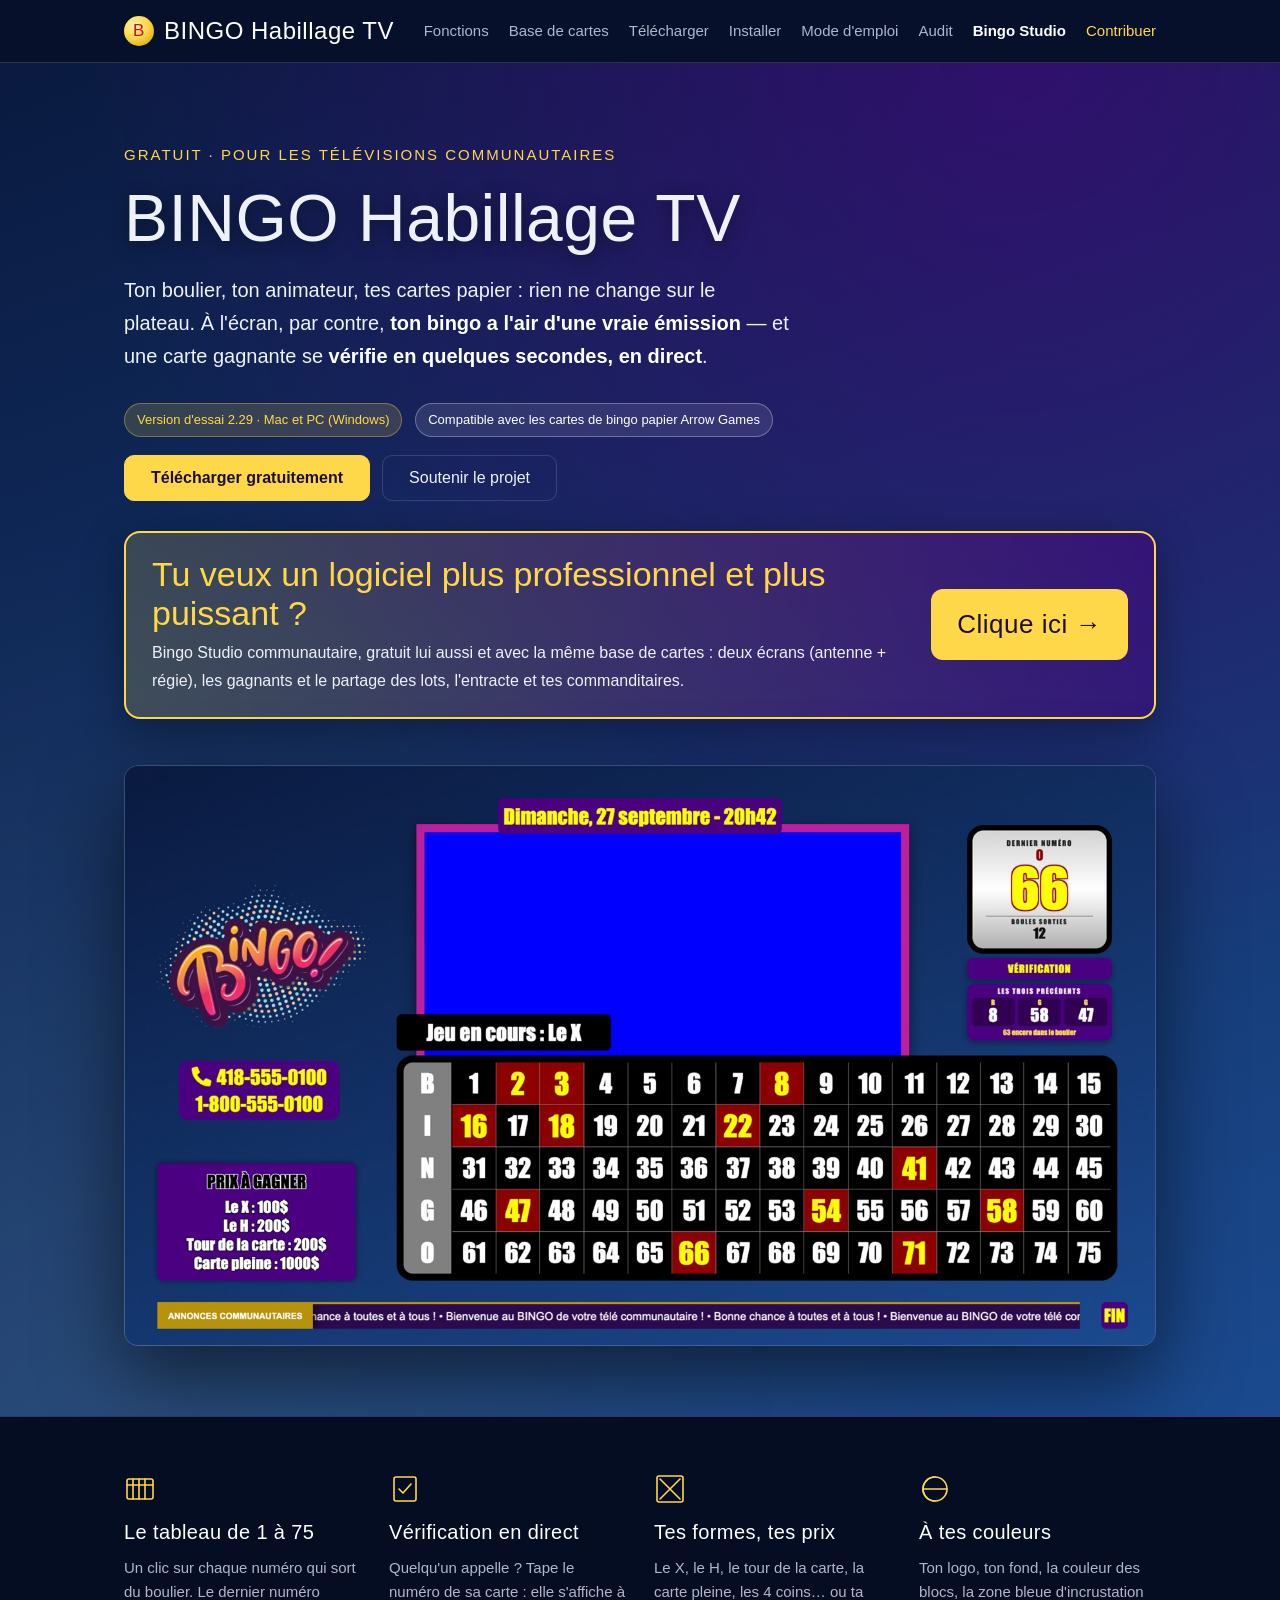
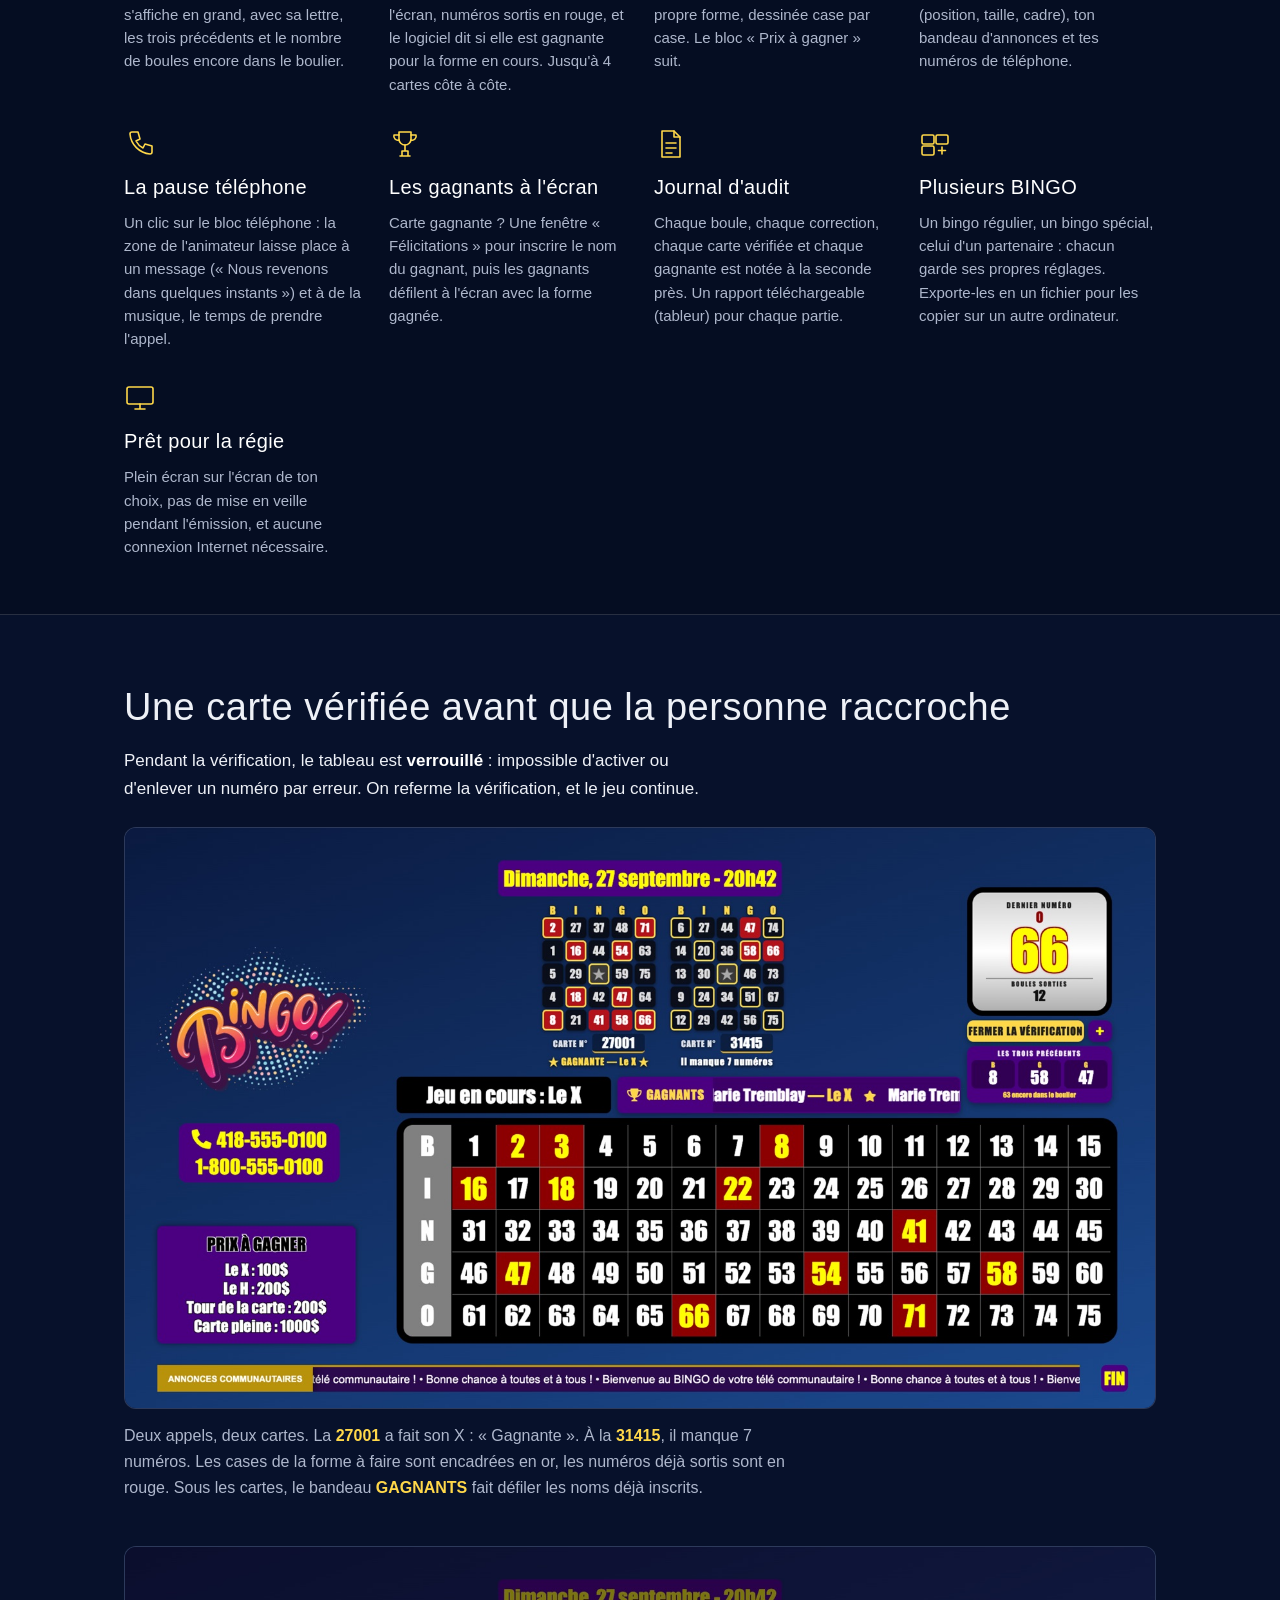
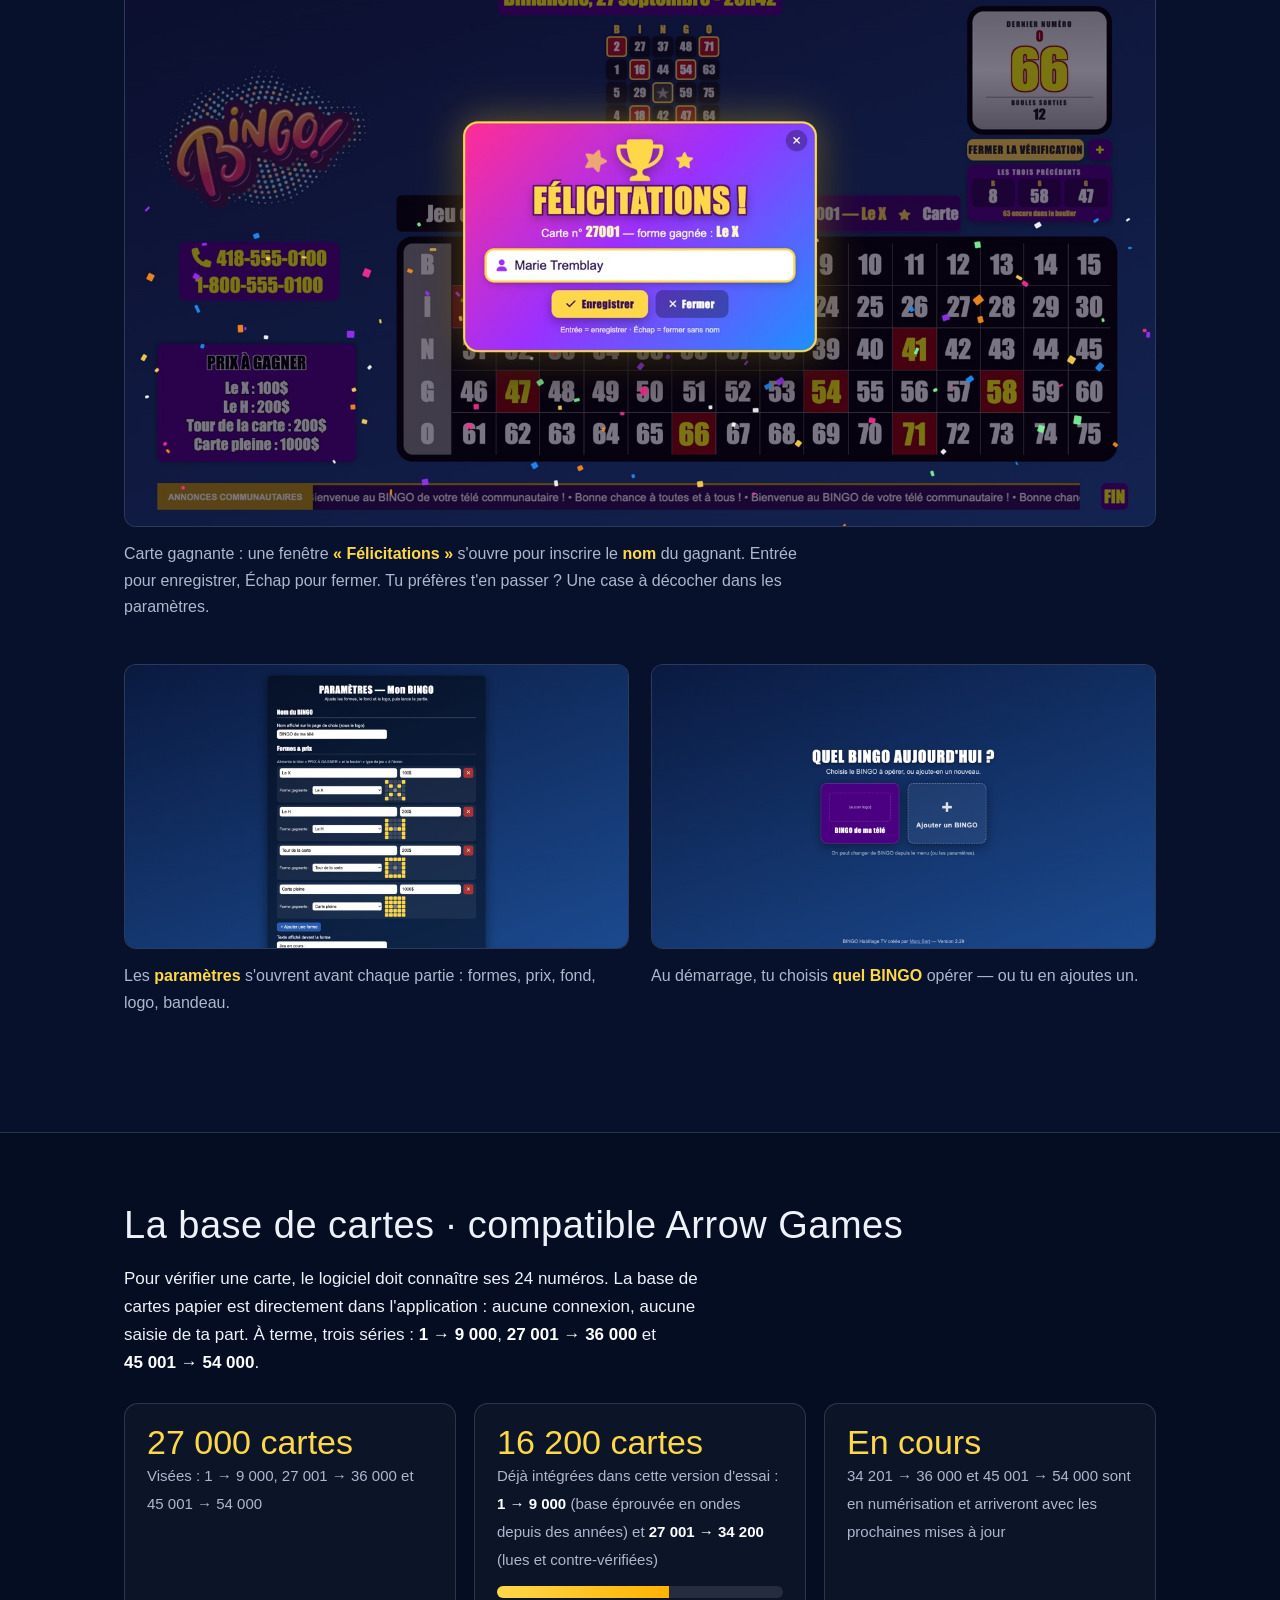
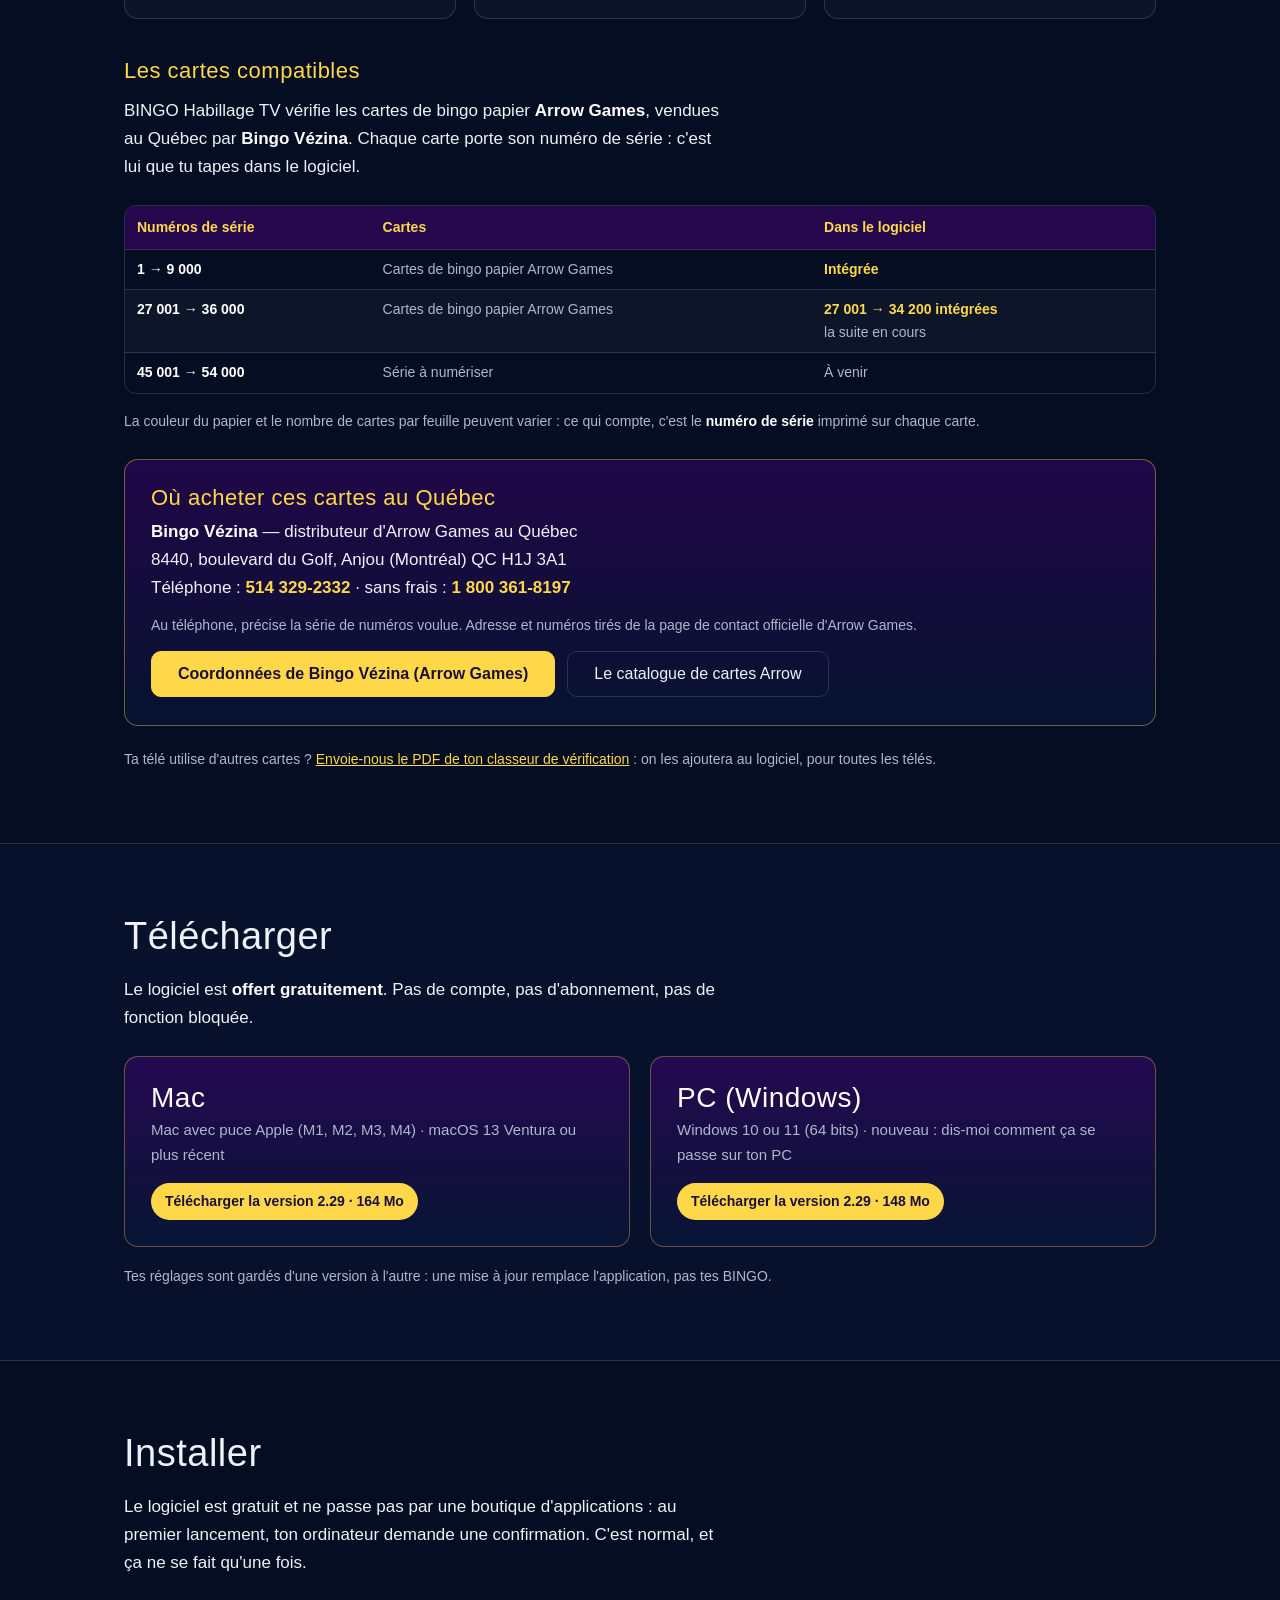
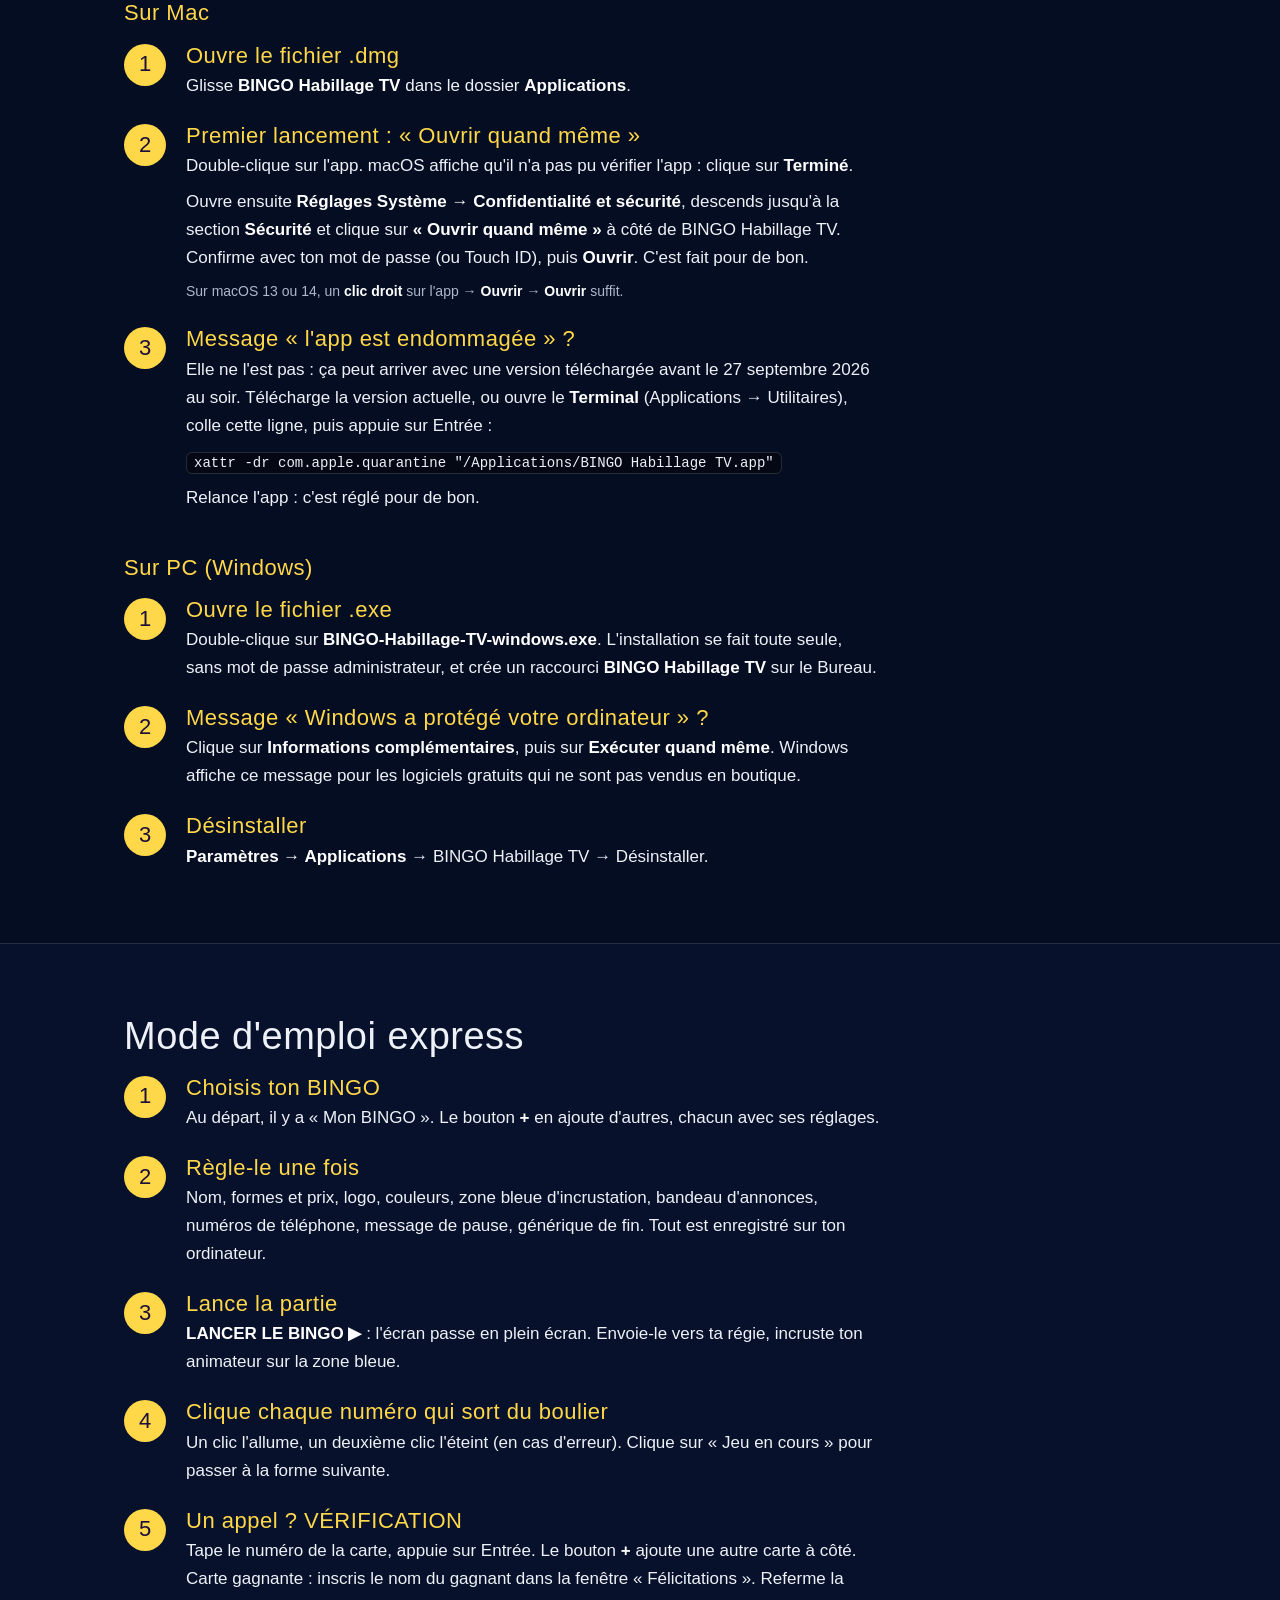
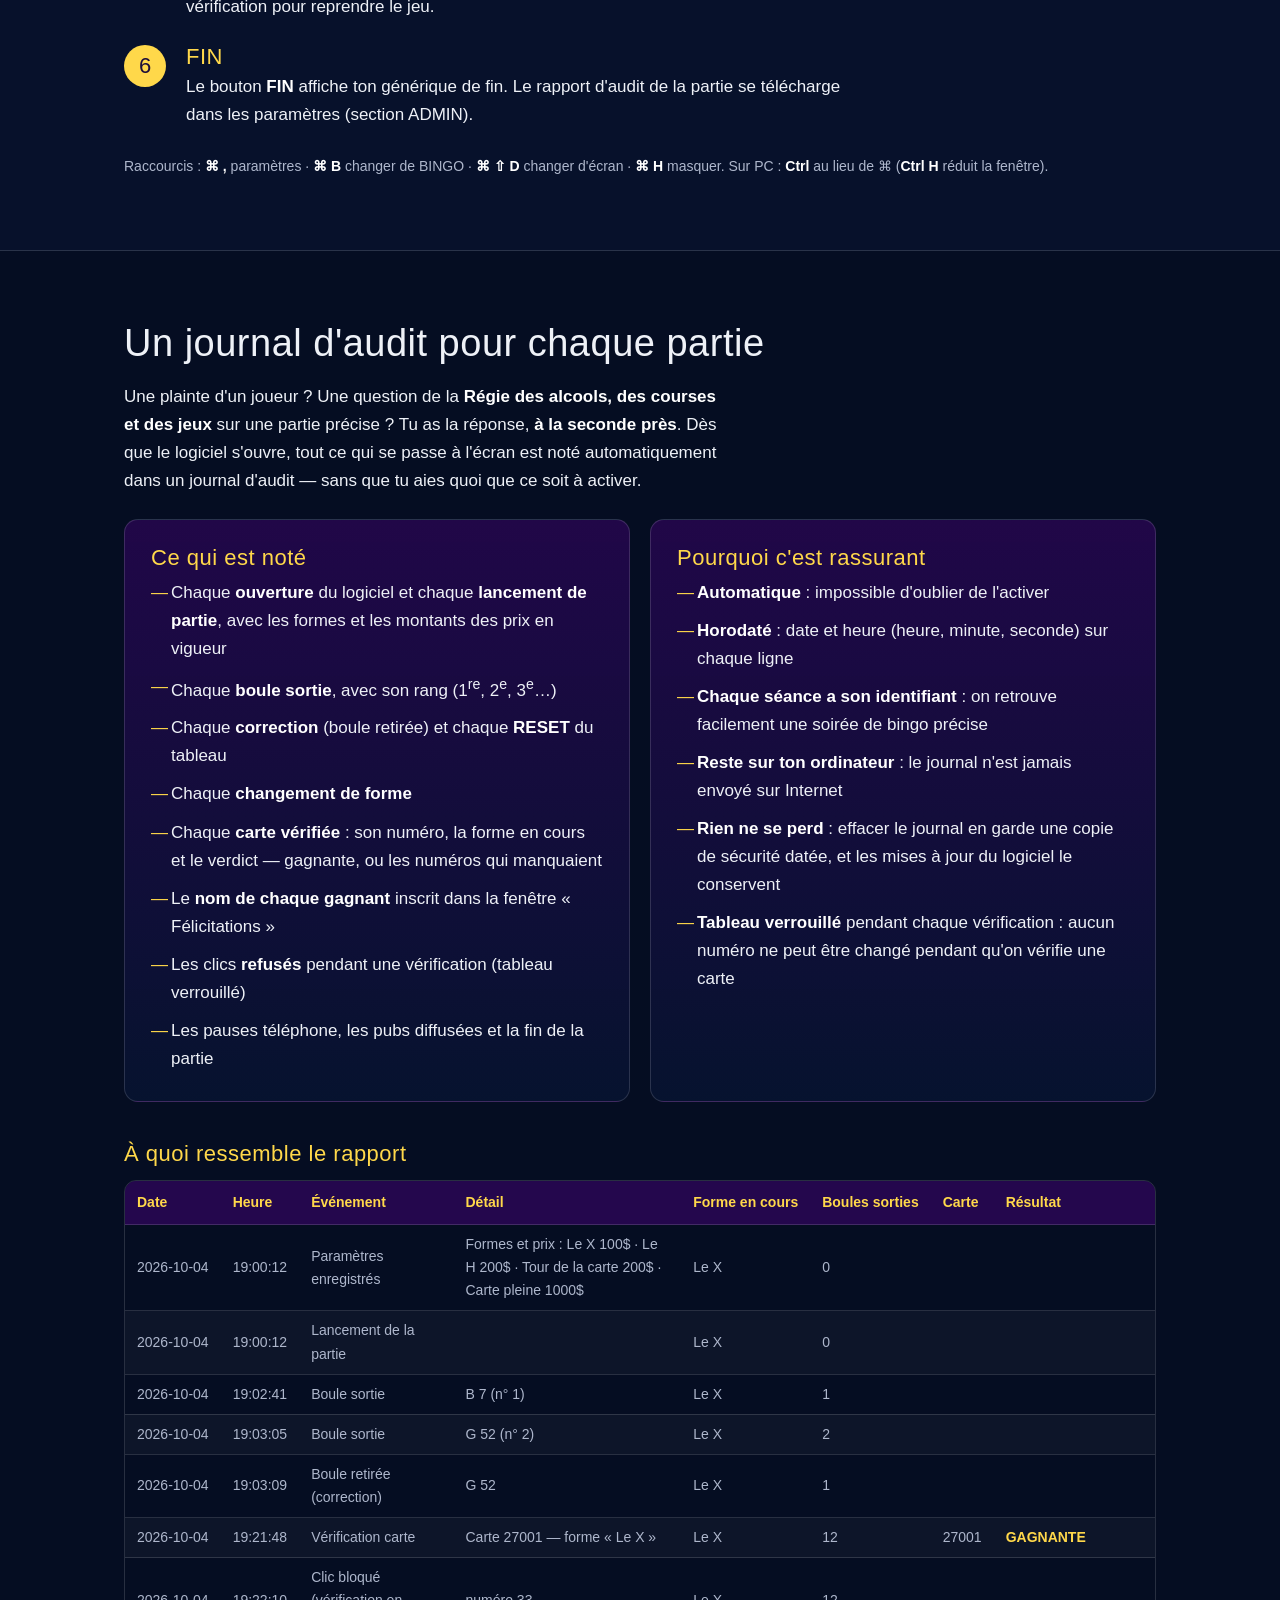
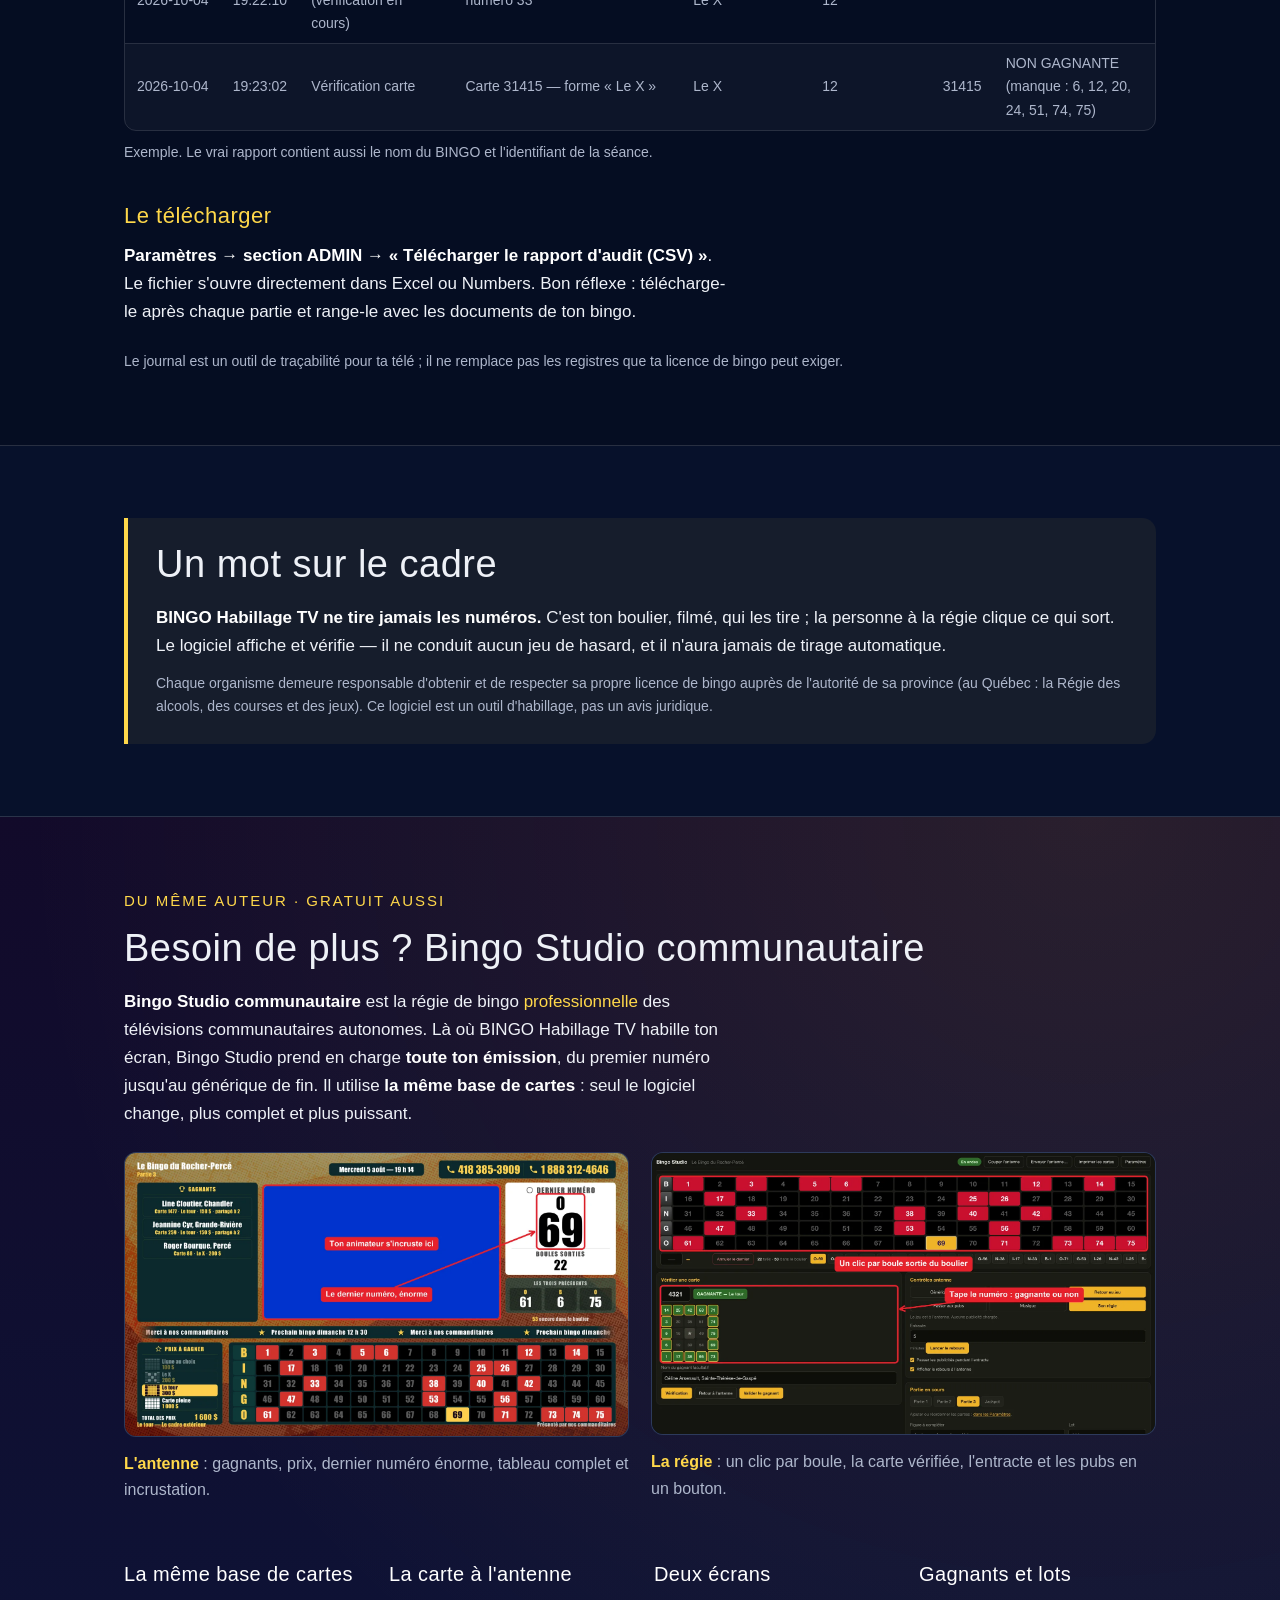
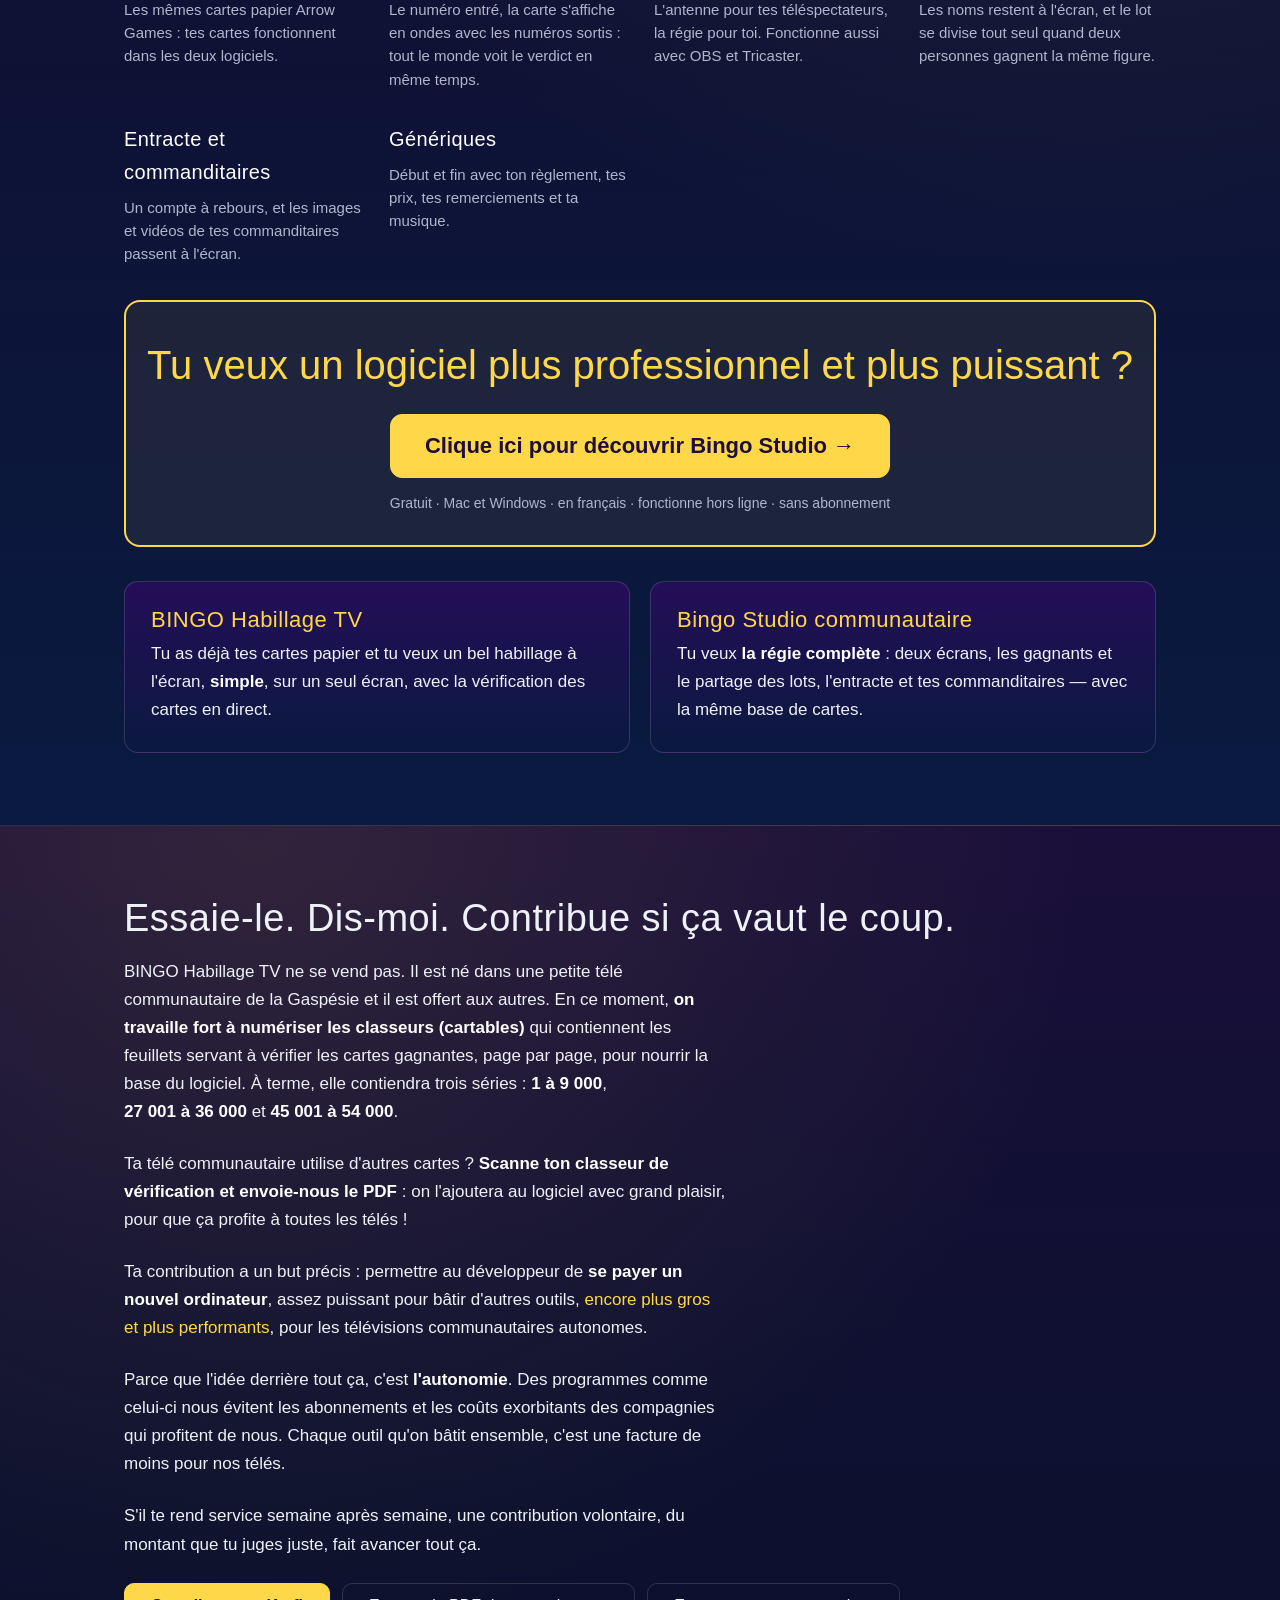
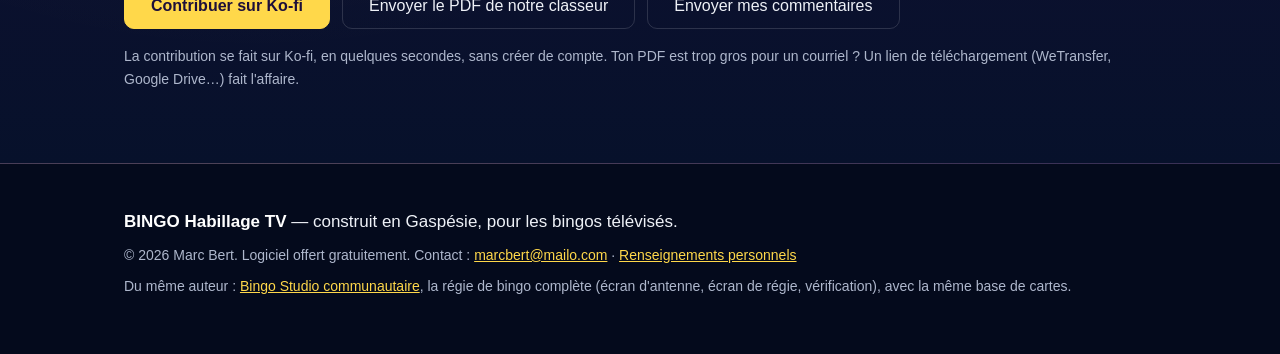
==== index.html @ 084cca4c "Pages d'inscription préparées : téléchargement, renseignements personnels (Loi 25), consentement Co-" ====
<!doctype html>
<html lang="fr-CA">
<head>
<meta charset="utf-8">
<meta name="viewport" content="width=device-width, initial-scale=1">
<title>BINGO Habillage TV — l'habillage à l'écran de ton bingo télévisé (gratuit)</title>
<meta name="description" content="Logiciel gratuit pour Mac et PC : l'habillage à l'écran d'un bingo télévisé. Tableau 1 à 75, dernier numéro, formes et prix, bandeau d'annonces, zone d'incrustation de l'animateur et vérification des cartes gagnantes en direct.">
<!-- Version d'essai : la page n'est pas indexée par les moteurs de recherche.
     Retirer cette ligne le jour où on veut qu'on la trouve sur Google. -->
<meta name="robots" content="noindex">
<meta property="og:title" content="BINGO Habillage TV">
<meta property="og:description" content="Logiciel gratuit : l'habillage à l'écran de ton bingo télévisé, avec vérification des cartes en direct.">
<meta property="og:locale" content="fr_CA">
<link rel="stylesheet" href="style.css?v=7">
</head>
<body>

<header class="entete">
  <div class="dedans entete-dedans">
    <a class="marque" href="./"><span class="boule">B</span>BINGO&nbsp;Habillage&nbsp;TV</a>
    <nav>
      <a href="#fonctions">Fonctions</a>
      <a href="#cartes">Base de cartes</a>
      <a href="#telecharger">Télécharger</a>
      <a href="#installer">Installer</a>
      <a href="#emploi">Mode d'emploi</a>
      <a href="#audit">Audit</a>
      <a href="#bingo-studio" class="lien-studio">Bingo Studio</a>
      <a href="#contribution" class="lien-don">Contribuer</a>
    </nav>
  </div>
</header>

<main>

  <!-- ============================ Accroche ============================ -->
  <section class="heros">
    <div class="dedans">
      <p class="surtitre">Gratuit · pour les télévisions communautaires</p>
      <h1>BINGO Habillage TV</h1>
      <p class="accroche">
        Ton boulier, ton animateur, tes cartes papier : rien ne change sur le plateau.
        À l'écran, par contre, <strong>ton bingo a l'air d'une vraie émission</strong> —
        et une carte gagnante se <strong>vérifie en quelques secondes, en direct</strong>.
      </p>
      <span class="pastille">Version d'essai 2.29 · Mac et PC (Windows)</span>
      <span class="pastille pastille-arrow">Compatible avec les cartes de bingo papier Arrow Games</span>
      <div class="boutons">
        <a class="bouton bouton-fort" href="#telecharger">Télécharger gratuitement</a>
        <a class="bouton" href="#contribution">Soutenir le projet</a>
      </div>

      <a class="appel-studio" href="https://bingotca.github.io/bingo-studio/" target="_blank" rel="noopener">
        <span class="appel-studio-texte">
          <b>Tu veux un logiciel plus professionnel et plus puissant&nbsp;?</b>
          <span>Bingo Studio communautaire, gratuit lui aussi et avec la même base de cartes : deux écrans
            (antenne + régie), les gagnants et le partage des lots, l'entracte et tes commanditaires.</span>
        </span>
        <span class="appel-studio-bouton">Clique ici&nbsp;→</span>
      </a>

      <figure class="capture-heros">
        <img src="images/jeu.jpg?v=229" width="1600" height="900"
             alt="L'écran d'antenne : le tableau de 1 à 75 avec les numéros sortis en rouge, le dernier numéro en grand,
                  les trois précédents, la forme en cours, les prix à gagner, les numéros de téléphone,
                  le bandeau d'annonces et la zone bleue où s'incruste l'animateur.">
      </figure>
    </div>
  </section>

  <!-- ============================ Atouts ============================ -->
  <section id="fonctions" class="bande-atouts">
    <div class="dedans">
      <ul class="atouts">
        <li>
          <svg viewBox="0 0 32 32"><rect x="3" y="6" width="26" height="20" rx="2"/><path d="M3 12h26M9 6v20M15 6v20M21 6v20"/></svg>
          <strong>Le tableau de 1 à 75</strong>
          <span>Un clic sur chaque numéro qui sort du boulier. Le dernier numéro s'affiche en grand, avec sa lettre, les trois précédents et le nombre de boules encore dans le boulier.</span>
        </li>
        <li>
          <svg viewBox="0 0 32 32"><rect x="5" y="4" width="22" height="24" rx="2"/><path d="M10 16l4 4 8-9"/></svg>
          <strong>Vérification en direct</strong>
          <span>Quelqu'un appelle ? Tape le numéro de sa carte : elle s'affiche à l'écran, numéros sortis en rouge, et le logiciel dit si elle est gagnante pour la forme en cours. Jusqu'à 4 cartes côte à côte.</span>
        </li>
        <li>
          <svg viewBox="0 0 32 32"><path d="M6 6l20 20M26 6L6 26"/><rect x="3" y="3" width="26" height="26" rx="2"/></svg>
          <strong>Tes formes, tes prix</strong>
          <span>Le X, le H, le tour de la carte, la carte pleine, les 4 coins… ou ta propre forme, dessinée case par case. Le bloc « Prix à gagner » suit.</span>
        </li>
        <li>
          <svg viewBox="0 0 32 32"><circle cx="16" cy="16" r="12"/><path d="M16 4a12 12 0 0 0 0 24M4 16h24"/></svg>
          <strong>À tes couleurs</strong>
          <span>Ton logo, ton fond, la couleur des blocs, la zone bleue d'incrustation (position, taille, cadre), ton bandeau d'annonces et tes numéros de téléphone.</span>
        </li>
        <li>
          <svg viewBox="0 0 32 32"><path d="M8 4h6l2 7-4 2a16 16 0 0 0 7 7l2-4 7 2v6a2 2 0 0 1-2 2A22 22 0 0 1 6 6a2 2 0 0 1 2-2z"/></svg>
          <strong>La pause téléphone</strong>
          <span>Un clic sur le bloc téléphone : la zone de l'animateur laisse place à un message (« Nous revenons dans quelques instants ») et à de la musique, le temps de prendre l'appel.</span>
        </li>
        <li>
          <svg viewBox="0 0 32 32"><path d="M10 4h12v7a6 6 0 0 1-12 0z"/><path d="M10 7H5a4 4 0 0 0 5 5M22 7h5a4 4 0 0 1-5 5M16 17v6M11 28h10M13 23h6v5h-6z"/></svg>
          <strong>Les gagnants à l'écran</strong>
          <span>Carte gagnante ? Une fenêtre « Félicitations » pour inscrire le nom du gagnant, puis les gagnants défilent à l'écran avec la forme gagnée.</span>
        </li>
        <li>
          <svg viewBox="0 0 32 32"><path d="M8 3h12l6 6v20H8z"/><path d="M20 3v6h6M12 15h10M12 20h10M12 25h6"/></svg>
          <strong>Journal d'audit</strong>
          <span>Chaque boule, chaque correction, chaque carte vérifiée et chaque gagnante est notée à la seconde près. Un rapport téléchargeable (tableur) pour chaque partie.</span>
        </li>
        <li>
          <svg viewBox="0 0 32 32"><rect x="3" y="7" width="12" height="9" rx="1.5"/><rect x="17" y="7" width="12" height="9" rx="1.5"/><rect x="3" y="18" width="12" height="9" rx="1.5"/><path d="M23 19v7M19.5 22.5h7"/></svg>
          <strong>Plusieurs BINGO</strong>
          <span>Un bingo régulier, un bingo spécial, celui d'un partenaire : chacun garde ses propres réglages. Exporte-les en un fichier pour les copier sur un autre ordinateur.</span>
        </li>
        <li>
          <svg viewBox="0 0 32 32"><rect x="3" y="5" width="26" height="17" rx="2"/><path d="M11 27h10M16 22v5"/></svg>
          <strong>Prêt pour la régie</strong>
          <span>Plein écran sur l'écran de ton choix, pas de mise en veille pendant l'émission, et aucune connexion Internet nécessaire.</span>
        </li>
      </ul>
    </div>
  </section>

  <!-- ============================ Captures ============================ -->
  <section class="bande">
    <div class="dedans">
      <h2>Une carte vérifiée avant que la personne raccroche</h2>
      <p class="intro">
        Pendant la vérification, le tableau est <strong>verrouillé</strong> : impossible
        d'activer ou d'enlever un numéro par erreur. On referme la vérification, et le jeu continue.
      </p>
      <figure class="apercu">
        <img src="images/verification.jpg?v=229" width="1600" height="900" loading="lazy"
             alt="Deux cartes vérifiées à l'écran à la place de la zone de l'animateur : la carte 27001,
                  gagnante pour le X, et la carte 31415, à qui il manque 7 numéros.">
        <figcaption>
          Deux appels, deux cartes. La <strong>27001</strong> a fait son X : « Gagnante ».
          À la <strong>31415</strong>, il manque 7 numéros. Les cases de la forme à faire sont
          encadrées en or, les numéros déjà sortis sont en rouge. Sous les cartes, le bandeau
          <strong>GAGNANTS</strong> fait défiler les noms déjà inscrits.
        </figcaption>
      </figure>
      <figure class="apercu">
        <img src="images/gagnant.jpg?v=229" width="1600" height="900" loading="lazy"
             alt="La fenêtre Félicitations : trophée, confettis, carte 27001, forme gagnée Le X,
                  champ Nom du gagnant, boutons Enregistrer et Fermer.">
        <figcaption>
          Carte gagnante : une fenêtre <strong>« Félicitations »</strong> s'ouvre pour inscrire le
          <strong>nom</strong> du gagnant. Entrée pour enregistrer, Échap pour fermer.
          Tu préfères t'en passer ? Une case à décocher dans les paramètres.
        </figcaption>
      </figure>
      <div class="duo">
        <figure class="apercu">
          <img src="images/parametres.jpg" width="1600" height="900" loading="lazy"
               alt="La page de paramètres : nom du BINGO, formes et prix avec leur dessin sur une carte 5 par 5.">
          <figcaption>Les <strong>paramètres</strong> s'ouvrent avant chaque partie : formes, prix, fond, logo, bandeau.</figcaption>
        </figure>
        <figure class="apercu">
          <img src="images/choix.jpg" width="1600" height="900" loading="lazy"
               alt="L'écran de départ : choisir le BINGO à opérer ou en ajouter un nouveau.">
          <figcaption>Au démarrage, tu choisis <strong>quel BINGO</strong> opérer — ou tu en ajoutes un.</figcaption>
        </figure>
      </div>
    </div>
  </section>

  <!-- ============================ Base de cartes ============================ -->
  <section id="cartes" class="bande bande-sombre">
    <div class="dedans">
      <h2>La base de cartes · compatible Arrow Games</h2>
      <p class="intro">
        Pour vérifier une carte, le logiciel doit connaître ses 24 numéros. La base de cartes
        papier est directement dans l'application : aucune connexion, aucune saisie de ta part.
        À terme, trois séries : <strong>1&nbsp;→&nbsp;9&nbsp;000</strong>, <strong>27&nbsp;001&nbsp;→&nbsp;36&nbsp;000</strong> et
        <strong>45&nbsp;001&nbsp;→&nbsp;54&nbsp;000</strong>.
      </p>
      <div class="chiffres">
        <div class="chiffre"><b>27 000 cartes</b><span>Visées : 1 → 9 000, 27 001 → 36 000 et 45 001 → 54 000</span></div>
        <div class="chiffre">
          <b>16 200 cartes</b>
          <span>Déjà intégrées dans cette version d'essai : <strong>1&nbsp;→&nbsp;9&nbsp;000</strong> (base éprouvée en ondes
            depuis des années) et <strong>27&nbsp;001&nbsp;→&nbsp;34&nbsp;200</strong> (lues et contre-vérifiées)</span>
          <div class="jauge" aria-hidden="true"><i style="width:60%"></i></div>
        </div>
        <div class="chiffre"><b>En cours</b><span>34 201 → 36 000 et 45 001 → 54 000 sont en numérisation et arriveront avec les prochaines mises à jour</span></div>
      </div>
      <h3 class="sous-titre-audit">Les cartes compatibles</h3>
      <p class="intro">
        BINGO Habillage TV vérifie les cartes de bingo papier <strong>Arrow Games</strong>, vendues au Québec
        par <strong>Bingo Vézina</strong>. Chaque carte porte son numéro de série : c'est lui que tu tapes dans le logiciel.
      </p>
      <div class="tableau-defile" style="margin-bottom:26px">
        <table class="tableau-exemple tableau-series">
          <thead><tr><th>Numéros de série</th><th>Cartes</th><th>Dans le logiciel</th></tr></thead>
          <tbody>
            <tr><td><strong>1&nbsp;→&nbsp;9&nbsp;000</strong></td>
                <td>Cartes de bingo papier Arrow Games</td>
                <td class="ok">Intégrée</td></tr>
            <tr><td><strong>27&nbsp;001&nbsp;→&nbsp;36&nbsp;000</strong></td>
                <td>Cartes de bingo papier Arrow Games</td>
                <td class="ok">27 001 → 34 200 intégrées<br><span style="color:var(--texte-doux);font-weight:400">la suite en cours</span></td></tr>
            <tr><td><strong>45&nbsp;001&nbsp;→&nbsp;54&nbsp;000</strong></td>
                <td>Série à numériser</td>
                <td>À venir</td></tr>
          </tbody>
        </table>
      </div>

      <p class="petit" style="margin:-10px 0 26px">
        La couleur du papier et le nombre de cartes par feuille peuvent varier : ce qui compte,
        c'est le <strong>numéro de série</strong> imprimé sur chaque carte.
      </p>

      <div class="carte achat">
        <h3>Où acheter ces cartes au Québec</h3>
        <p><strong>Bingo Vézina</strong> — distributeur d'Arrow Games au Québec<br>
           8440, boulevard du Golf, Anjou (Montréal) QC H1J 3A1<br>
           Téléphone : <a href="tel:+15143292332">514 329-2332</a> · sans frais : <a href="tel:+18003618197">1 800 361-8197</a></p>
        <p class="petit">Au téléphone, précise la série de numéros voulue.
           Adresse et numéros tirés de la page de contact officielle d'Arrow Games.</p>
        <div class="boutons" style="margin:14px 0 0">
          <a class="bouton bouton-fort" href="https://info.arrowgames.com/contact" target="_blank" rel="noopener">Coordonnées de Bingo Vézina (Arrow Games)</a>
          <a class="bouton" href="https://paper.arrowgames.com/" target="_blank" rel="noopener">Le catalogue de cartes Arrow</a>
        </div>
      </div>

      <p class="petit" style="margin-top:22px">
        Ta télé utilise d'autres cartes ? <a href="#contribution">Envoie-nous le PDF de ton classeur de vérification</a> :
        on les ajoutera au logiciel, pour toutes les télés.
      </p>
    </div>
  </section>

  <!-- ============================ Télécharger ============================ -->
  <section id="telecharger" class="bande">
    <div class="dedans">
      <h2>Télécharger</h2>
      <p class="intro">
        Le logiciel est <strong>offert gratuitement</strong>. Pas de compte, pas d'abonnement,
        pas de fonction bloquée.
      </p>
      <div class="grille-deux">
        <a class="telechargement" href="https://github.com/bingoTCA/bingo-habillage-tv/releases/latest/download/BINGO-Habillage-TV-mac.dmg">
          <span class="tele-titre">Mac</span>
          <span class="tele-detail">Mac avec puce Apple (M1, M2, M3, M4) · macOS 13 Ventura ou plus récent</span>
          <span class="tele-etat">Télécharger la version 2.29 · 164 Mo</span>
        </a>
        <a class="telechargement" href="https://github.com/bingoTCA/bingo-habillage-tv/releases/latest/download/BINGO-Habillage-TV-windows.exe">
          <span class="tele-titre">PC (Windows)</span>
          <span class="tele-detail">Windows 10 ou 11 (64 bits) · nouveau : dis-moi comment ça se passe sur ton PC</span>
          <span class="tele-etat">Télécharger la version 2.29 · 148 Mo</span>
        </a>
      </div>
      <p class="petit" style="margin-top:18px">
        Tes réglages sont gardés d'une version à l'autre : une mise à jour remplace l'application,
        pas tes BINGO.
      </p>
    </div>
  </section>

  <!-- ============================ Installer ============================ -->
  <section id="installer" class="bande bande-sombre">
    <div class="dedans">
      <h2>Installer</h2>
      <p class="intro">
        Le logiciel est gratuit et ne passe pas par une boutique d'applications : au premier lancement, ton
        ordinateur demande une confirmation. C'est normal, et ça ne se fait qu'une fois.
      </p>
      <h3 style="margin-bottom:18px">Sur Mac</h3>
      <ol class="etapes">
        <li>
          <h3>Ouvre le fichier .dmg</h3>
          <p>Glisse <strong>BINGO Habillage TV</strong> dans le dossier <strong>Applications</strong>.</p>
        </li>
        <li>
          <h3>Premier lancement : « Ouvrir quand même »</h3>
          <p>Double-clique sur l'app. macOS affiche qu'il n'a pas pu vérifier l'app : clique sur <strong>Terminé</strong>.</p>
          <p>Ouvre ensuite <strong>Réglages Système → Confidentialité et sécurité</strong>, descends jusqu'à la section
             <strong>Sécurité</strong> et clique sur <strong>« Ouvrir quand même »</strong> à côté de BINGO Habillage TV.
             Confirme avec ton mot de passe (ou Touch ID), puis <strong>Ouvrir</strong>. C'est fait pour de bon.</p>
          <p class="petit">Sur macOS 13 ou 14, un <strong>clic droit</strong> sur l'app → <strong>Ouvrir</strong> → <strong>Ouvrir</strong> suffit.</p>
        </li>
        <li>
          <h3>Message « l'app est endommagée » ?</h3>
          <p>Elle ne l'est pas : ça peut arriver avec une version téléchargée avant le 27 septembre 2026 au soir.
             Télécharge la version actuelle, ou ouvre le <strong>Terminal</strong> (Applications → Utilitaires),
             colle cette ligne, puis appuie sur Entrée :</p>
          <p><code>xattr -dr com.apple.quarantine "/Applications/BINGO Habillage TV.app"</code></p>
          <p>Relance l'app : c'est réglé pour de bon.</p>
        </li>
      </ol>
      <h3 style="margin:44px 0 18px">Sur PC (Windows)</h3>
      <ol class="etapes">
        <li>
          <h3>Ouvre le fichier .exe</h3>
          <p>Double-clique sur <strong>BINGO-Habillage-TV-windows.exe</strong>. L'installation se fait toute seule,
             sans mot de passe administrateur, et crée un raccourci <strong>BINGO Habillage TV</strong> sur le Bureau.</p>
        </li>
        <li>
          <h3>Message « Windows a protégé votre ordinateur » ?</h3>
          <p>Clique sur <strong>Informations complémentaires</strong>, puis sur <strong>Exécuter quand même</strong>.
             Windows affiche ce message pour les logiciels gratuits qui ne sont pas vendus en boutique.</p>
        </li>
        <li>
          <h3>Désinstaller</h3>
          <p><strong>Paramètres → Applications</strong> → BINGO Habillage TV → Désinstaller.</p>
        </li>
      </ol>
    </div>
  </section>

  <!-- ============================ Mode d'emploi ============================ -->
  <section id="emploi" class="bande">
    <div class="dedans">
      <h2>Mode d'emploi express</h2>
      <ol class="etapes">
        <li>
          <h3>Choisis ton BINGO</h3>
          <p>Au départ, il y a « Mon BINGO ». Le bouton <strong>+</strong> en ajoute d'autres, chacun avec ses réglages.</p>
        </li>
        <li>
          <h3>Règle-le une fois</h3>
          <p>Nom, formes et prix, logo, couleurs, zone bleue d'incrustation, bandeau d'annonces, numéros de téléphone,
             message de pause, générique de fin. Tout est enregistré sur ton ordinateur.</p>
        </li>
        <li>
          <h3>Lance la partie</h3>
          <p><strong>LANCER LE BINGO ▶</strong> : l'écran passe en plein écran. Envoie-le vers ta régie,
             incruste ton animateur sur la zone bleue.</p>
        </li>
        <li>
          <h3>Clique chaque numéro qui sort du boulier</h3>
          <p>Un clic l'allume, un deuxième clic l'éteint (en cas d'erreur). Clique sur « Jeu en cours » pour passer à la forme suivante.</p>
        </li>
        <li>
          <h3>Un appel ? VÉRIFICATION</h3>
          <p>Tape le numéro de la carte, appuie sur Entrée. Le bouton <strong>+</strong> ajoute une autre carte à côté.
             Carte gagnante : inscris le nom du gagnant dans la fenêtre « Félicitations ».
             Referme la vérification pour reprendre le jeu.</p>
        </li>
        <li>
          <h3>FIN</h3>
          <p>Le bouton <strong>FIN</strong> affiche ton générique de fin. Le rapport d'audit de la partie se télécharge dans les paramètres (section ADMIN).</p>
        </li>
      </ol>
      <p class="petit" style="margin-top:26px">
        Raccourcis : <strong>⌘ ,</strong> paramètres · <strong>⌘ B</strong> changer de BINGO ·
        <strong>⌘ ⇧ D</strong> changer d'écran · <strong>⌘ H</strong> masquer.
        Sur PC : <strong>Ctrl</strong> au lieu de ⌘ (<strong>Ctrl H</strong> réduit la fenêtre).
      </p>
    </div>
  </section>

  <!-- ============================ Journal d'audit ============================ -->
  <section id="audit" class="bande bande-sombre">
    <div class="dedans">
      <h2>Un journal d'audit pour chaque partie</h2>
      <p class="intro">
        Une plainte d'un joueur ? Une question de la <strong>Régie des alcools, des courses et des jeux</strong>
        sur une partie précise ? Tu as la réponse, <strong>à la seconde près</strong>. Dès que le logiciel
        s'ouvre, tout ce qui se passe à l'écran est noté automatiquement dans un journal d'audit — sans
        que tu aies quoi que ce soit à activer.
      </p>

      <div class="grille-deux">
        <div class="carte">
          <h3>Ce qui est noté</h3>
          <ul class="liste-simple">
            <li>Chaque <strong>ouverture</strong> du logiciel et chaque <strong>lancement de partie</strong>,
                avec les formes et les montants des prix en vigueur</li>
            <li>Chaque <strong>boule sortie</strong>, avec son rang (1<sup>re</sup>, 2<sup>e</sup>, 3<sup>e</sup>…)</li>
            <li>Chaque <strong>correction</strong> (boule retirée) et chaque <strong>RESET</strong> du tableau</li>
            <li>Chaque <strong>changement de forme</strong></li>
            <li>Chaque <strong>carte vérifiée</strong> : son numéro, la forme en cours et le verdict —
                gagnante, ou les numéros qui manquaient</li>
            <li>Le <strong>nom de chaque gagnant</strong> inscrit dans la fenêtre « Félicitations »</li>
            <li>Les clics <strong>refusés</strong> pendant une vérification (tableau verrouillé)</li>
            <li>Les pauses téléphone, les pubs diffusées et la fin de la partie</li>
          </ul>
        </div>
        <div class="carte">
          <h3>Pourquoi c'est rassurant</h3>
          <ul class="liste-simple">
            <li><strong>Automatique</strong> : impossible d'oublier de l'activer</li>
            <li><strong>Horodaté</strong> : date et heure (heure, minute, seconde) sur chaque ligne</li>
            <li><strong>Chaque séance a son identifiant</strong> : on retrouve facilement une soirée de bingo précise</li>
            <li><strong>Reste sur ton ordinateur</strong> : le journal n'est jamais envoyé sur Internet</li>
            <li><strong>Rien ne se perd</strong> : effacer le journal en garde une copie de sécurité datée,
                et les mises à jour du logiciel le conservent</li>
            <li><strong>Tableau verrouillé</strong> pendant chaque vérification : aucun numéro ne peut
                être changé pendant qu'on vérifie une carte</li>
          </ul>
        </div>
      </div>

      <h3 class="sous-titre-audit">À quoi ressemble le rapport</h3>
      <div class="tableau-defile">
        <table class="tableau-exemple">
          <thead>
            <tr><th>Date</th><th>Heure</th><th>Événement</th><th>Détail</th><th>Forme en cours</th><th>Boules sorties</th><th>Carte</th><th>Résultat</th></tr>
          </thead>
          <tbody>
            <tr><td>2026-10-04</td><td>19:00:12</td><td>Paramètres enregistrés</td><td>Formes et prix : Le X 100$ · Le H 200$ · Tour de la carte 200$ · Carte pleine 1000$</td><td>Le X</td><td>0</td><td></td><td></td></tr>
            <tr><td>2026-10-04</td><td>19:00:12</td><td>Lancement de la partie</td><td></td><td>Le X</td><td>0</td><td></td><td></td></tr>
            <tr><td>2026-10-04</td><td>19:02:41</td><td>Boule sortie</td><td>B 7 (n° 1)</td><td>Le X</td><td>1</td><td></td><td></td></tr>
            <tr><td>2026-10-04</td><td>19:03:05</td><td>Boule sortie</td><td>G 52 (n° 2)</td><td>Le X</td><td>2</td><td></td><td></td></tr>
            <tr><td>2026-10-04</td><td>19:03:09</td><td>Boule retirée (correction)</td><td>G 52</td><td>Le X</td><td>1</td><td></td><td></td></tr>
            <tr><td>2026-10-04</td><td>19:21:48</td><td>Vérification carte</td><td>Carte 27001 — forme « Le X »</td><td>Le X</td><td>12</td><td>27001</td><td class="ok">GAGNANTE</td></tr>
            <tr><td>2026-10-04</td><td>19:22:10</td><td>Clic bloqué (vérification en cours)</td><td>numéro 33</td><td>Le X</td><td>12</td><td></td><td></td></tr>
            <tr><td>2026-10-04</td><td>19:23:02</td><td>Vérification carte</td><td>Carte 31415 — forme « Le X »</td><td>Le X</td><td>12</td><td>31415</td><td>NON GAGNANTE (manque : 6, 12, 20, 24, 51, 74, 75)</td></tr>
          </tbody>
        </table>
      </div>
      <p class="petit" style="margin-top:10px">Exemple. Le vrai rapport contient aussi le nom du BINGO et l'identifiant de la séance.</p>

      <h3 class="sous-titre-audit">Le télécharger</h3>
      <p class="intro">
        <strong>Paramètres → section ADMIN → « Télécharger le rapport d'audit (CSV) »</strong>. Le fichier
        s'ouvre directement dans Excel ou Numbers. Bon réflexe : télécharge-le après chaque partie et
        range-le avec les documents de ton bingo.
      </p>
      <p class="petit">
        Le journal est un outil de traçabilité pour ta télé ; il ne remplace pas les registres que ta
        licence de bingo peut exiger.
      </p>
    </div>
  </section>

  <!-- ============================ Cadre ============================ -->
  <section class="bande">
    <div class="dedans">
      <div class="avis">
        <h2>Un mot sur le cadre</h2>
        <p>
          <strong>BINGO Habillage TV ne tire jamais les numéros.</strong> C'est ton boulier, filmé,
          qui les tire ; la personne à la régie clique ce qui sort. Le logiciel affiche et vérifie —
          il ne conduit aucun jeu de hasard, et il n'aura jamais de tirage automatique.
        </p>
        <p class="petit">
          Chaque organisme demeure responsable d'obtenir et de respecter sa propre licence de bingo
          auprès de l'autorité de sa province (au Québec : la Régie des alcools, des courses et des jeux).
          Ce logiciel est un outil d'habillage, pas un avis juridique.
        </p>
      </div>
    </div>
  </section>

  <!-- ============================ Bingo Studio ============================ -->
  <section id="bingo-studio" class="bande bande-studio">
    <div class="dedans">
      <p class="surtitre">Du même auteur · gratuit aussi</p>
      <h2>Besoin de plus ? Bingo Studio communautaire</h2>
      <p class="intro">
        <strong>Bingo Studio communautaire</strong> est la régie de bingo <em>professionnelle</em> des
        télévisions communautaires autonomes. Là où BINGO Habillage TV habille ton écran, Bingo Studio
        prend en charge <strong>toute ton émission</strong>, du premier numéro jusqu'au générique de fin.
        Il utilise <strong>la même base de cartes</strong> : seul le logiciel change, plus complet et plus puissant.
      </p>

      <div class="duo">
        <figure class="apercu">
          <img src="images/bingo-studio-antenne.webp" width="1600" height="900" loading="lazy"
               alt="Bingo Studio, l'écran d'antenne : gagnants, prix à gagner, dernier numéro, trois précédents,
                    tableau de 1 à 75 et zone d'incrustation de l'animateur.">
          <figcaption><strong>L'antenne</strong> : gagnants, prix, dernier numéro énorme, tableau complet et incrustation.</figcaption>
        </figure>
        <figure class="apercu">
          <img src="images/bingo-studio-regie.webp" width="1600" height="895" loading="lazy"
               alt="Bingo Studio, l'écran de régie : tableau cliquable, vérification d'une carte gagnante,
                    contrôles d'antenne, entracte et parties.">
          <figcaption><strong>La régie</strong> : un clic par boule, la carte vérifiée, l'entracte et les pubs en un bouton.</figcaption>
        </figure>
      </div>

      <ul class="atouts atouts-studio">
        <li><strong>La même base de cartes</strong><span>Les mêmes cartes papier Arrow Games : tes cartes fonctionnent dans les deux logiciels.</span></li>
        <li><strong>La carte à l'antenne</strong><span>Le numéro entré, la carte s'affiche en ondes avec les numéros sortis : tout le monde voit le verdict en même temps.</span></li>
        <li><strong>Deux écrans</strong><span>L'antenne pour tes téléspectateurs, la régie pour toi. Fonctionne aussi avec OBS et Tricaster.</span></li>
        <li><strong>Gagnants et lots</strong><span>Les noms restent à l'écran, et le lot se divise tout seul quand deux personnes gagnent la même figure.</span></li>
        <li><strong>Entracte et commanditaires</strong><span>Un compte à rebours, et les images et vidéos de tes commanditaires passent à l'écran.</span></li>
        <li><strong>Génériques</strong><span>Début et fin avec ton règlement, tes prix, tes remerciements et ta musique.</span></li>
      </ul>

      <div class="appel-studio-final">
        <p><b>Tu veux un logiciel plus professionnel et plus puissant&nbsp;?</b></p>
        <a class="bouton bouton-fort bouton-geant" href="https://bingotca.github.io/bingo-studio/" target="_blank" rel="noopener">Clique ici pour découvrir Bingo Studio →</a>
        <p class="petit">Gratuit · Mac et Windows · en français · fonctionne hors ligne · sans abonnement</p>
      </div>

      <div class="grille-deux" style="margin-top:34px">
        <div class="carte">
          <h3>BINGO Habillage TV</h3>
          <p>Tu as déjà tes cartes papier et tu veux un bel habillage à l'écran, <strong>simple</strong>,
             sur un seul écran, avec la vérification des cartes en direct.</p>
        </div>
        <div class="carte">
          <h3>Bingo Studio communautaire</h3>
          <p>Tu veux <strong>la régie complète</strong> : deux écrans, les gagnants et le partage des lots,
             l'entracte et tes commanditaires — avec la même base de cartes.</p>
        </div>
      </div>
    </div>
  </section>

  <!-- ============================ Contribution ============================ -->
  <section id="contribution" class="bande bande-don">
    <div class="dedans">
      <h2>Essaie-le. Dis-moi. Contribue si ça vaut le coup.</h2>
      <p class="intro">
        BINGO Habillage TV ne se vend pas. Il est né dans une petite télé communautaire de la Gaspésie
        et il est offert aux autres. En ce moment, <strong>on travaille fort à numériser les classeurs
        (cartables)</strong> qui contiennent les feuillets servant à vérifier les cartes gagnantes, page par
        page, pour nourrir la base du logiciel. À terme, elle contiendra trois
        séries : <strong>1&nbsp;à&nbsp;9&nbsp;000</strong>, <strong>27&nbsp;001&nbsp;à&nbsp;36&nbsp;000</strong> et <strong>45&nbsp;001&nbsp;à&nbsp;54&nbsp;000</strong>.
      </p>
      <p class="intro">
        Ta télé communautaire utilise d'autres cartes ? <strong>Scanne ton classeur de vérification et
        envoie-nous le PDF</strong> : on l'ajoutera au logiciel avec grand plaisir, pour que ça profite à toutes les télés !
      </p>
      <p class="intro">
        Ta contribution a un but précis : permettre au développeur de <strong>se payer un nouvel
        ordinateur</strong>, assez puissant pour bâtir d'autres outils, <em>encore plus gros et plus
        performants</em>, pour les télévisions communautaires autonomes.
      </p>
      <p class="intro">
        Parce que l'idée derrière tout ça, c'est <strong>l'autonomie</strong>. Des programmes comme
        celui-ci nous évitent les abonnements et les coûts exorbitants des compagnies qui profitent
        de nous. Chaque outil qu'on bâtit ensemble, c'est une facture de moins pour nos télés.
      </p>
      <p class="intro">
        S'il te rend service semaine après semaine, une contribution volontaire, du montant que tu
        juges juste, fait avancer tout ça.
      </p>
      <div class="boutons">
        <a class="bouton bouton-fort" href="https://ko-fi.com/marcoso77" target="_blank" rel="noopener">Contribuer sur Ko-fi</a>
        <a class="bouton" href="mailto:marcbert@mailo.com?subject=BINGO%20Habillage%20TV%20—%20le%20PDF%20de%20notre%20classeur">Envoyer le PDF de notre classeur</a>
        <a class="bouton" href="mailto:marcbert@mailo.com?subject=BINGO%20Habillage%20TV%20—%20mes%20commentaires">Envoyer mes commentaires</a>
      </div>
      <p class="petit">
        La contribution se fait sur Ko-fi, en quelques secondes, sans créer de compte.
        Ton PDF est trop gros pour un courriel ? Un lien de téléchargement (WeTransfer, Google Drive…) fait l'affaire.
      </p>
    </div>
  </section>

</main>

<footer class="pied">
  <div class="dedans">
    <p><strong>BINGO Habillage TV</strong> — construit en Gaspésie, pour les bingos télévisés.</p>
    <p class="petit">
      © <span id="annee">2026</span> Marc Bert. Logiciel offert gratuitement.
      Contact : <a href="mailto:marcbert@mailo.com?subject=BINGO%20Habillage%20TV">marcbert@mailo.com</a>
      · <a href="confidentialite/">Renseignements personnels</a>
    </p>
    <p class="petit">
      Du même auteur : <a href="https://bingotca.github.io/bingo-studio/" target="_blank" rel="noopener">Bingo Studio communautaire</a>,
      la régie de bingo complète (écran d'antenne, écran de régie, vérification), avec la même base de cartes.
    </p>
  </div>
</footer>

<script>
  document.getElementById("annee").textContent = new Date().getFullYear();
</script>
</body>
</html>
---- style.css ----
/* =====================================================================
   Site de BINGO Habillage TV.

   Même langage visuel que le logiciel — bleu nuit, violet, jaune, Impact
   pour les titres — pour que la page et l'application se lisent comme un
   seul produit. Le corps de texte reste en sans-sérif ordinaire.
   ===================================================================== */

* { margin: 0; padding: 0; box-sizing: border-box; }

:root {
  --nuit:        #07112b;
  --bleu:        #0a1a40;
  --bleu-clair:  #1b4a8f;
  --violet:      #4b0082;
  --jaune:       #ffd84a;
  --rouge:       #c8102e;
  --texte:       #eef1f7;
  --texte-doux:  #aeb7cc;
  --bord:        rgba(255,255,255,.14);
}

html { scroll-behavior: smooth; }
@media (prefers-reduced-motion: reduce) { html { scroll-behavior: auto; } }

body {
  background: var(--nuit);
  color: var(--texte);
  font-family: "Helvetica Neue", Helvetica, Arial, sans-serif;
  font-size: 17px;
  line-height: 1.65;
  -webkit-font-smoothing: antialiased;
}

.dedans { width: 100%; max-width: 1080px; margin: 0 auto; padding: 0 24px; }

h1, h2, h3, .marque, .tele-titre {
  font-family: Impact, "Arial Narrow", Arial, sans-serif;
  font-weight: 400; letter-spacing: .5px; line-height: 1.1;
}
h1 { font-size: clamp(38px, 6.5vw, 66px); }
h2 { font-size: clamp(26px, 4vw, 38px); margin-bottom: 18px; }
h3 { font-size: 22px; margin-bottom: 8px; color: var(--jaune); }

a { color: var(--jaune); }
strong { color: #fff; }
em { color: var(--jaune); font-style: normal; }
code {
  font-family: Menlo, Consolas, monospace; font-size: 14px;
  background: rgba(0,0,0,.4); border: 1px solid var(--bord);
  padding: 2px 7px; border-radius: 6px; word-break: break-all;
}

.petit { font-size: 14px; color: var(--texte-doux); }
.intro { max-width: 64ch; margin-bottom: 24px; }

/* ---------- En-tête ---------- */
.entete {
  position: sticky; top: 0; z-index: 10;
  background: rgba(7, 17, 43, .92);
  backdrop-filter: blur(8px);
  border-bottom: 1px solid var(--bord);
}
.entete-dedans { display: flex; align-items: center; justify-content: space-between; gap: 20px; min-height: 62px; flex-wrap: wrap; }
.marque { font-size: 24px; color: #fff; text-decoration: none; display: flex; align-items: center; gap: 10px; }
.marque .boule {
  width: 30px; height: 30px; border-radius: 50%;
  background: radial-gradient(circle at 35% 30%, #fff3a8 0, var(--jaune) 45%, #c99a00 100%);
  display: grid; place-items: center; color: var(--rouge); font-size: 17px;
}
.entete nav { display: flex; gap: 20px; flex-wrap: wrap; }
.entete nav a { color: var(--texte-doux); text-decoration: none; font-size: 15px; }
.entete nav a:hover { color: #fff; }
.entete nav .lien-don { color: var(--jaune); }

/* ---------- Accroche ---------- */
.heros {
  padding: 80px 0 70px;
  background:
    radial-gradient(circle at 80% 0%, rgba(75,0,130,.55) 0, transparent 55%),
    radial-gradient(circle at 10% 100%, rgba(255,216,74,.08) 0, transparent 50%),
    linear-gradient(160deg, var(--bleu) 0%, var(--bleu-clair) 100%);
  border-bottom: 1px solid var(--bord);
}
.surtitre { color: var(--jaune); font-size: 15px; letter-spacing: 2px; text-transform: uppercase; margin-bottom: 14px; }
.heros h1 { margin-bottom: 20px; text-shadow: 0 4px 18px rgba(0,0,0,.45); }
.accroche { font-size: 20px; max-width: 60ch; margin-bottom: 30px; }

.pastille {
  display: inline-block; margin-bottom: 18px;
  font-size: 13px; padding: 5px 12px; border-radius: 20px;
  background: rgba(255,216,74,.16); color: var(--jaune); border: 1px solid rgba(255,216,74,.35);
}

.boutons { display: flex; gap: 12px; flex-wrap: wrap; margin-bottom: 16px; }
.bouton {
  display: inline-block; text-decoration: none;
  padding: 13px 26px; border-radius: 10px;
  border: 1px solid var(--bord); color: var(--texte);
  font-size: 16px; font-family: inherit; line-height: normal;
  background: transparent; cursor: pointer;
}
.bouton:hover { background: rgba(255,255,255,.07); border-color: rgba(255,255,255,.3); }
.bouton-fort { background: var(--jaune); border-color: var(--jaune); color: #1d0f3a; font-weight: 700; }
.bouton-fort:hover { background: #ffe57d; border-color: #ffe57d; }

.capture-heros {
  margin-top: 46px;
  border-radius: 14px; overflow: hidden;
  border: 1px solid var(--bord);
  box-shadow: 0 30px 80px rgba(0,0,0,.55);
}
.capture-heros img { display: block; width: 100%; height: auto; }

/* ---------- Pictogrammes (trait, couleur du texte) ---------- */
svg { fill: none; stroke: currentColor; stroke-width: 1.6; stroke-linecap: round; stroke-linejoin: round; }

/* ---------- Atouts ---------- */
.bande-atouts { padding: 56px 0; background: #050d22; border-bottom: 1px solid var(--bord); }
.atouts {
  list-style: none;
  display: grid; grid-template-columns: repeat(auto-fit, minmax(230px, 1fr));
  gap: 32px 28px;
}
.atouts li { display: flex; flex-direction: column; gap: 7px; }
.atouts svg { width: 32px; height: 32px; color: var(--jaune); margin-bottom: 4px; }
.atouts strong {
  font-family: Impact, "Arial Narrow", Arial, sans-serif;
  font-weight: 400; font-size: 20px; letter-spacing: .4px; color: #fff;
}
.atouts span { font-size: 15px; color: var(--texte-doux); line-height: 1.55; }

/* ---------- Bandes ---------- */
.bande { padding: 72px 0; border-bottom: 1px solid var(--bord); }
.bande-sombre { background: #050d22; }
.bande-don {
  background:
    radial-gradient(circle at 20% 0%, rgba(255,216,74,.10) 0, transparent 60%),
    linear-gradient(180deg, #1a0f3a 0%, var(--nuit) 100%);
}

.carte {
  background: linear-gradient(180deg, rgba(75,0,130,.40) 0%, rgba(10,26,64,.45) 100%);
  border: 1px solid var(--bord); border-radius: 14px;
  padding: 26px 26px 28px;
}
.carte p + p { margin-top: 12px; }
.grille-deux { display: grid; grid-template-columns: repeat(auto-fit, minmax(300px, 1fr)); gap: 20px; }

/* ---------- Captures ---------- */
.apercu { margin-bottom: 44px; }
.apercu:last-child { margin-bottom: 0; }
.apercu img {
  display: block; width: 100%; height: auto;
  border-radius: 12px; border: 1px solid var(--bord);
  background: var(--bleu);
}
.apercu figcaption { margin-top: 14px; max-width: 76ch; color: var(--texte-doux); font-size: 16px; }
.apercu figcaption strong { color: var(--jaune); }
.duo { display: grid; grid-template-columns: 1fr 1fr; gap: 22px; }
@media (max-width: 760px) { .duo { grid-template-columns: 1fr; } }

/* ---------- Base de cartes ---------- */
.chiffres { display: grid; grid-template-columns: repeat(auto-fit, minmax(220px, 1fr)); gap: 18px; margin: 26px 0; }
.chiffre {
  border: 1px solid var(--bord); border-radius: 14px; padding: 20px 22px;
  background: rgba(255,255,255,.03);
}
.chiffre b {
  display: block; font-family: Impact, "Arial Narrow", Arial, sans-serif; font-weight: 400;
  font-size: 34px; color: var(--jaune); line-height: 1.1;
}
.chiffre span { font-size: 15px; color: var(--texte-doux); }
.jauge { height: 12px; border-radius: 8px; background: rgba(255,255,255,.1); overflow: hidden; margin-top: 12px; }
.jauge i { display: block; height: 100%; background: linear-gradient(90deg, var(--jaune), #ffb300); }

/* ---------- Téléchargement ---------- */
.telechargement {
  display: flex; flex-direction: column; gap: 4px;
  padding: 26px; border-radius: 14px; text-decoration: none;
  background: linear-gradient(180deg, rgba(75,0,130,.45) 0%, rgba(10,26,64,.45) 100%);
  border: 1px solid rgba(255,216,74,.35); color: var(--texte);
  transition: border-color .15s, transform .15s;
}
.telechargement:hover { border-color: var(--jaune); transform: translateY(-2px); }
.tele-titre { font-size: 28px; color: #fff; }
.tele-detail { font-size: 15px; color: var(--texte-doux); }
.tele-etat {
  align-self: flex-start; margin-top: 12px;
  font-size: 14px; padding: 7px 14px; border-radius: 20px;
  background: var(--jaune); color: #1d0f3a; font-weight: 700;
}
.telechargement.inactif { border-color: var(--bord); cursor: default; opacity: .75; }
.telechargement.inactif:hover { transform: none; }
.telechargement.inactif .tele-etat { background: rgba(255,255,255,.12); color: var(--texte-doux); font-weight: 400; }

/* ---------- Listes et étapes ---------- */
.liste-simple { list-style: none; max-width: 76ch; display: grid; gap: 10px; }
.liste-simple li { padding-left: 20px; position: relative; }
.liste-simple li::before { content: "—"; position: absolute; left: 0; color: var(--jaune); }

.etapes { list-style: none; counter-reset: etape; display: grid; gap: 24px; max-width: 80ch; }
.etapes li { counter-increment: etape; padding-left: 62px; position: relative; }
.etapes li::before {
  content: counter(etape);
  position: absolute; left: 0; top: 0;
  width: 42px; height: 42px; border-radius: 50%;
  display: flex; align-items: center; justify-content: center;
  background: var(--jaune); color: #1d0f3a;
  font-family: Impact, "Arial Narrow", Arial, sans-serif; font-size: 22px;
}
.etapes h3 { margin-bottom: 4px; }
.etapes p + p { margin-top: 8px; }

.avis {
  border-left: 4px solid var(--jaune);
  background: rgba(255,216,74,.06);
  border-radius: 0 14px 14px 0;
  padding: 26px 28px;
}
.avis p + p { margin-top: 12px; }

/* ---------- Pied de page ---------- */
.pied { padding: 44px 0 56px; background: #040a1c; }
.pied p + p { margin-top: 8px; }

/* ---------- Journal d'audit ---------- */
.sous-titre-audit { margin: 40px 0 14px; }
.tableau-defile { overflow-x: auto; border: 1px solid var(--bord); border-radius: 12px; }
.tableau-exemple { width: 100%; border-collapse: collapse; font-size: 14px; white-space: nowrap; }
.tableau-exemple th {
  text-align: left; padding: 10px 12px; background: rgba(75,0,130,.45);
  color: var(--jaune); font-weight: 700;
}
.tableau-exemple td { padding: 8px 12px; border-top: 1px solid var(--bord); color: var(--texte-doux); }
.tableau-exemple tbody tr:nth-child(even) td { background: rgba(255,255,255,.03); }
.tableau-exemple td.ok { color: var(--jaune); font-weight: 700; }

/* ---------- Bingo Studio (l'autre logiciel, plus complet) ---------- */
.entete nav .lien-studio { color: #fff; font-weight: 700; }
.appel-studio {
  display: flex; align-items: center; gap: 24px; flex-wrap: wrap;
  margin: 30px 0 6px; padding: 22px 26px; border-radius: 16px;
  text-decoration: none; color: var(--texte);
  background: linear-gradient(90deg, rgba(255,216,74,.18) 0%, rgba(75,0,130,.45) 100%);
  border: 2px solid var(--jaune);
  box-shadow: 0 12px 40px rgba(0,0,0,.35);
  transition: transform .15s, box-shadow .15s;
}
.appel-studio:hover { transform: translateY(-2px); box-shadow: 0 18px 50px rgba(0,0,0,.45); }
.appel-studio-texte { flex: 1; min-width: 260px; }
.appel-studio-texte b {
  display: block; font-family: Impact, "Arial Narrow", Arial, sans-serif; font-weight: 400;
  font-size: clamp(24px, 3.2vw, 34px); line-height: 1.15; color: var(--jaune); margin-bottom: 6px;
}
.appel-studio-texte span { font-size: 16px; color: var(--texte); }
.appel-studio-bouton {
  flex-shrink: 0; padding: 14px 26px; border-radius: 12px;
  background: var(--jaune); color: #1d0f3a;
  font-family: Impact, "Arial Narrow", Arial, sans-serif; font-size: 26px; letter-spacing: .5px;
}
.bande-studio {
  background:
    radial-gradient(circle at 85% 0%, rgba(255,216,74,.10) 0, transparent 55%),
    linear-gradient(180deg, #120a2a 0%, #0a1a40 100%);
}
.atouts-studio { margin: 10px 0 34px; }
.appel-studio-final {
  text-align: center; padding: 30px 20px; border-radius: 16px;
  border: 2px solid var(--jaune); background: rgba(255,216,74,.07);
}
.appel-studio-final p b {
  font-family: Impact, "Arial Narrow", Arial, sans-serif; font-weight: 400;
  font-size: clamp(26px, 3.6vw, 40px); color: var(--jaune);
}
.appel-studio-final .petit { margin-top: 14px; }
.bouton-geant { font-size: 22px; padding: 18px 34px; margin-top: 16px; border-radius: 12px; }
.tableau-exemple td:nth-child(3), .tableau-exemple td:nth-child(4), .tableau-exemple td:nth-child(8) { white-space: normal; min-width: 150px; }
.tableau-exemple td:nth-child(4) { min-width: 210px; }

/* ---------- Cartes compatibles (Arrow Games) ---------- */
.pastille-arrow { margin-left: 8px; background: rgba(255,255,255,.1); color: #fff; border-color: rgba(255,255,255,.3); }
.tableau-series td { white-space: normal; vertical-align: top; }
.tableau-series td:first-child { white-space: nowrap; color: #fff; }
.carte.achat { margin-top: 10px; border-color: rgba(255,216,74,.4); }
.carte.achat a[href^="tel:"] { color: var(--jaune); font-weight: 700; text-decoration: none; }

/* ---------- Inscription (formulaire Brevo) et consentement Loi 25 ----------
   Même principe que Bingo Studio : le formulaire Brevo ne se charge qu'après
   accord (loi25.js) ; après l'envoi, Brevo mène à telecharger/. */
.loi25 {
  position: fixed; left: 0; right: 0; bottom: 0; z-index: 100;
  background: rgba(7,17,43,.97);
  border-top: 1px solid rgba(255,216,74,.35);
  box-shadow: 0 -10px 40px rgba(0,0,0,.5);
  padding: 18px 20px;
}
.loi25-dedans { max-width: 1100px; margin: 0 auto; display: flex; align-items: center; gap: 24px; flex-wrap: wrap; }
.loi25-texte { flex: 1; min-width: 300px; font-size: 15px; line-height: 24px; color: var(--texte-doux); }
.loi25-texte strong { color: var(--jaune); }
.loi25-boutons { display: flex; gap: 10px; flex-shrink: 0; }
@media (max-width: 620px) { .loi25-boutons { width: 100%; } .loi25-boutons .bouton { flex: 1; text-align: center; } }

.cadre-inscription {
  background: #fff; border-radius: 14px; overflow: hidden; max-width: 720px;
  box-shadow: 0 18px 40px rgba(0,0,0,.35);
}
.cadre-inscription iframe { display: block; width: 100%; height: 760px; border: 0; }
@media (max-width: 620px) { .cadre-inscription iframe { height: 820px; } }
.cadre-inscription.cadre-en-attente {
  background: rgba(255,255,255,.04); border: 1px dashed rgba(255,216,74,.35); box-shadow: none;
}
.cadre-invite { padding: 34px 30px; max-width: 640px; }
.cadre-invite p { color: var(--texte-doux); margin-bottom: 14px; line-height: 25px; }
.cadre-invite strong { color: var(--texte); }
.cadre-invite .bouton { margin: 6px 0 14px; }
.cadre-invite .petit { margin-bottom: 0; }

.entete nav .lien-contact { color: var(--jaune); font-weight: 700; }
.contact-bloc {
  display: flex; align-items: center; justify-content: space-between; gap: 24px; flex-wrap: wrap;
  border: 1px solid rgba(255,216,74,.3); background: rgba(255,216,74,.06);
  border-radius: 14px; padding: 22px 26px; margin: 28px 0 8px; max-width: 78ch;
}
.contact-bloc strong { display: block; color: var(--jaune); margin-bottom: 6px; }
.contact-bloc p { margin: 0; color: var(--texte-doux); font-size: 15px; max-width: 46ch; }
.contact-bloc .bouton { flex-shrink: 0; }
.pied-contact { font-size: 17px; margin-bottom: 6px; }
.pied-contact strong { color: var(--jaune); }
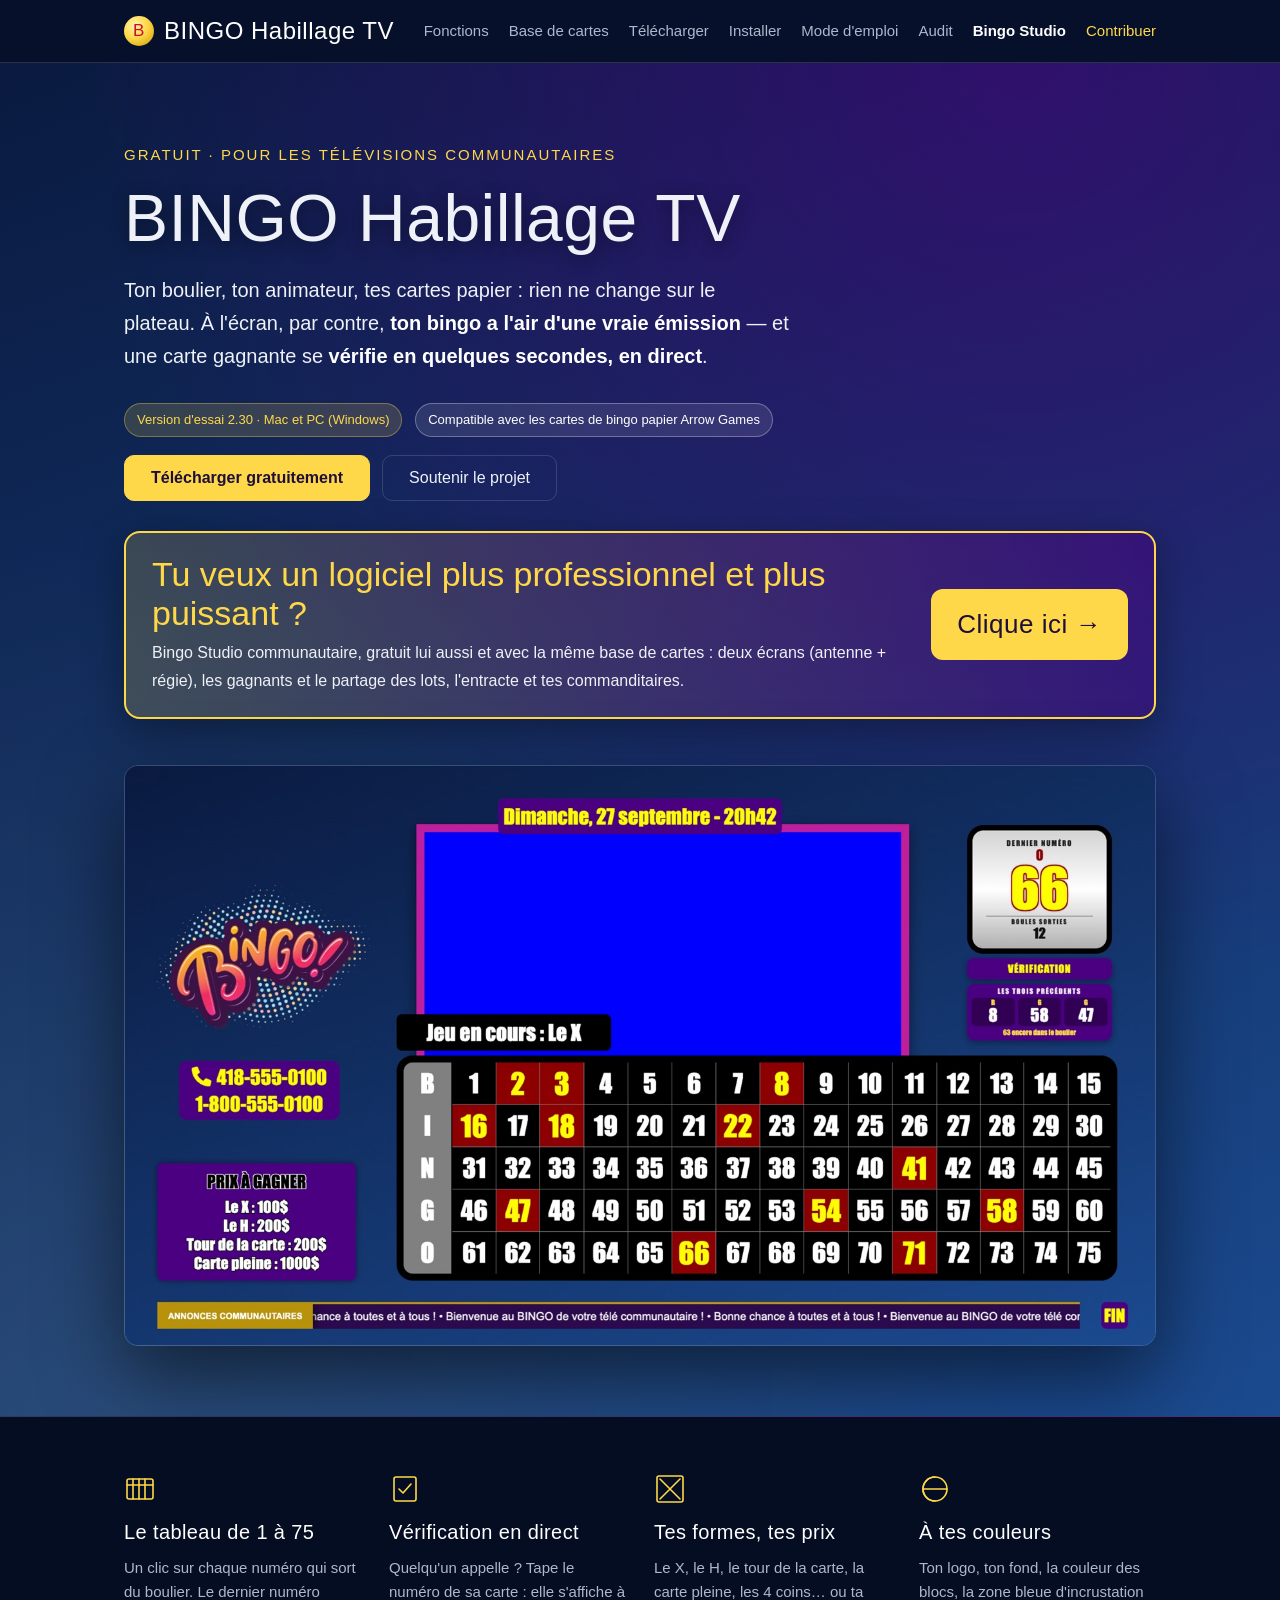
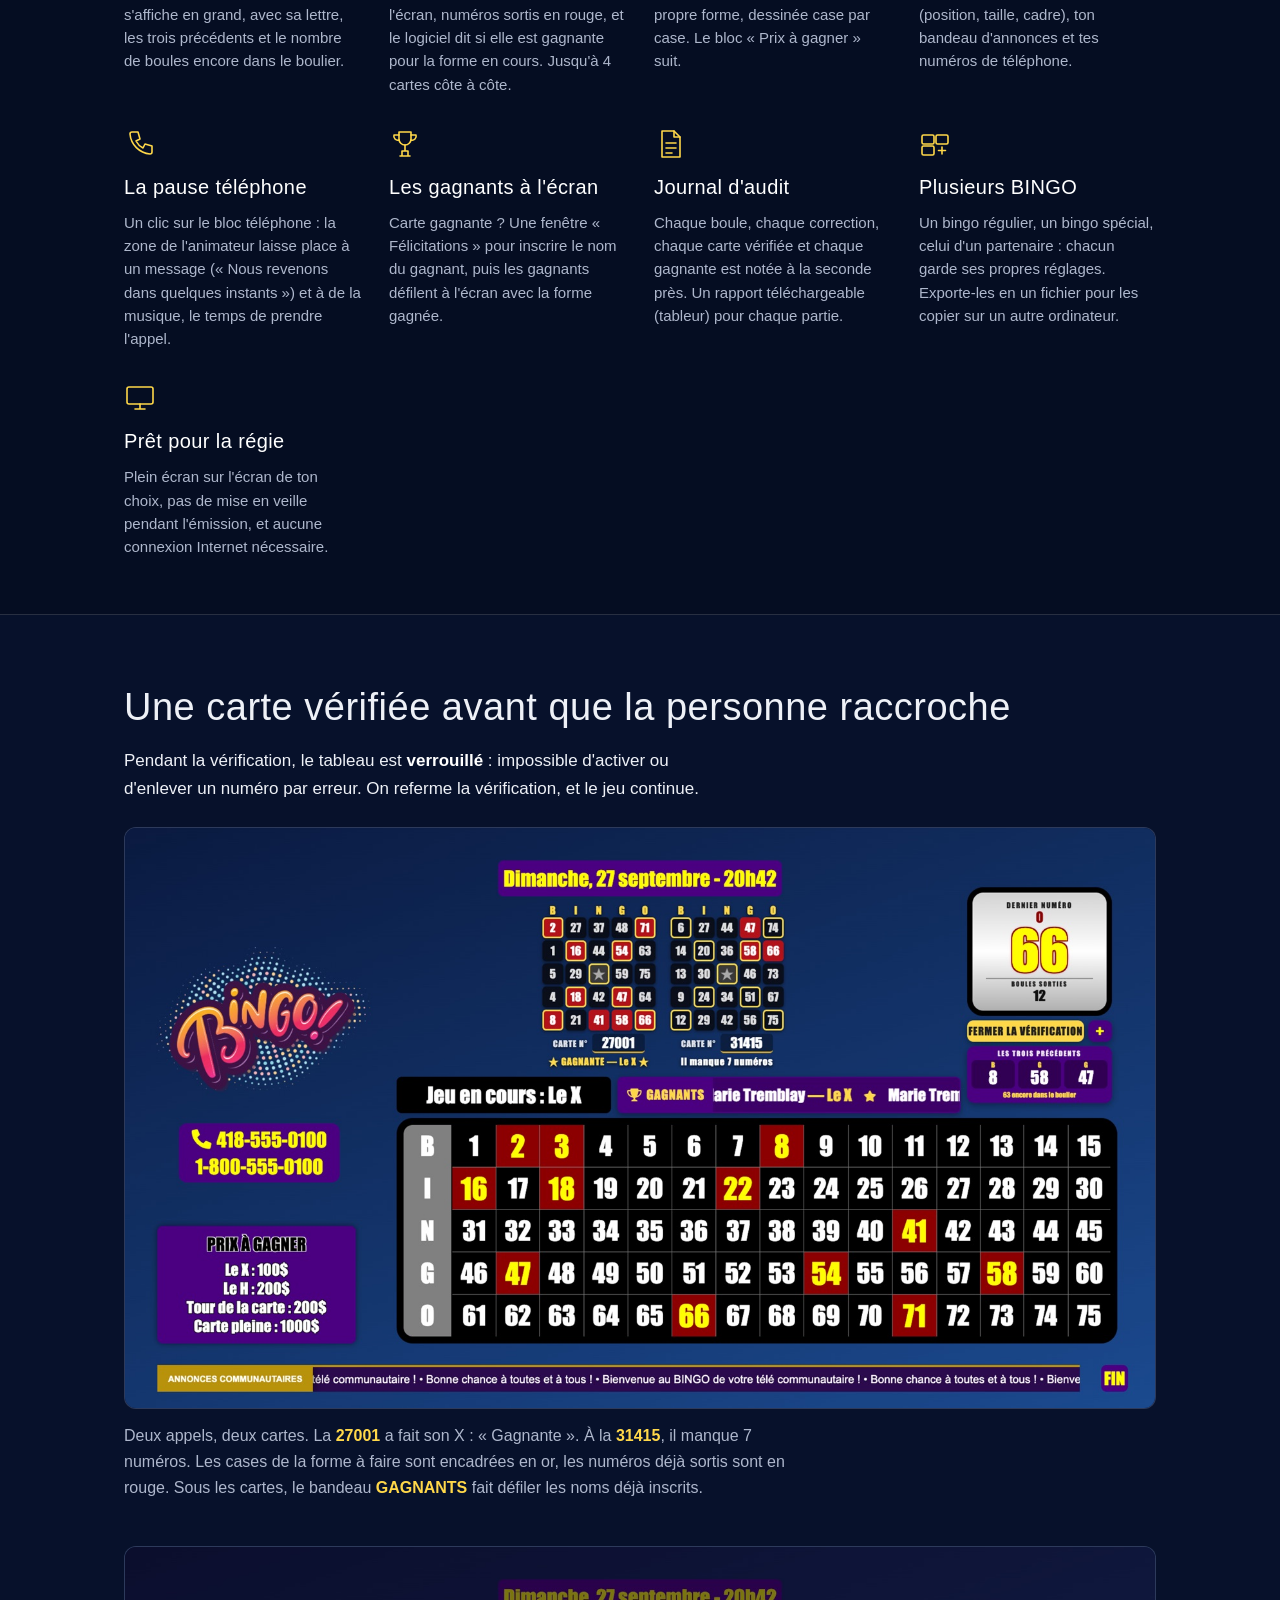
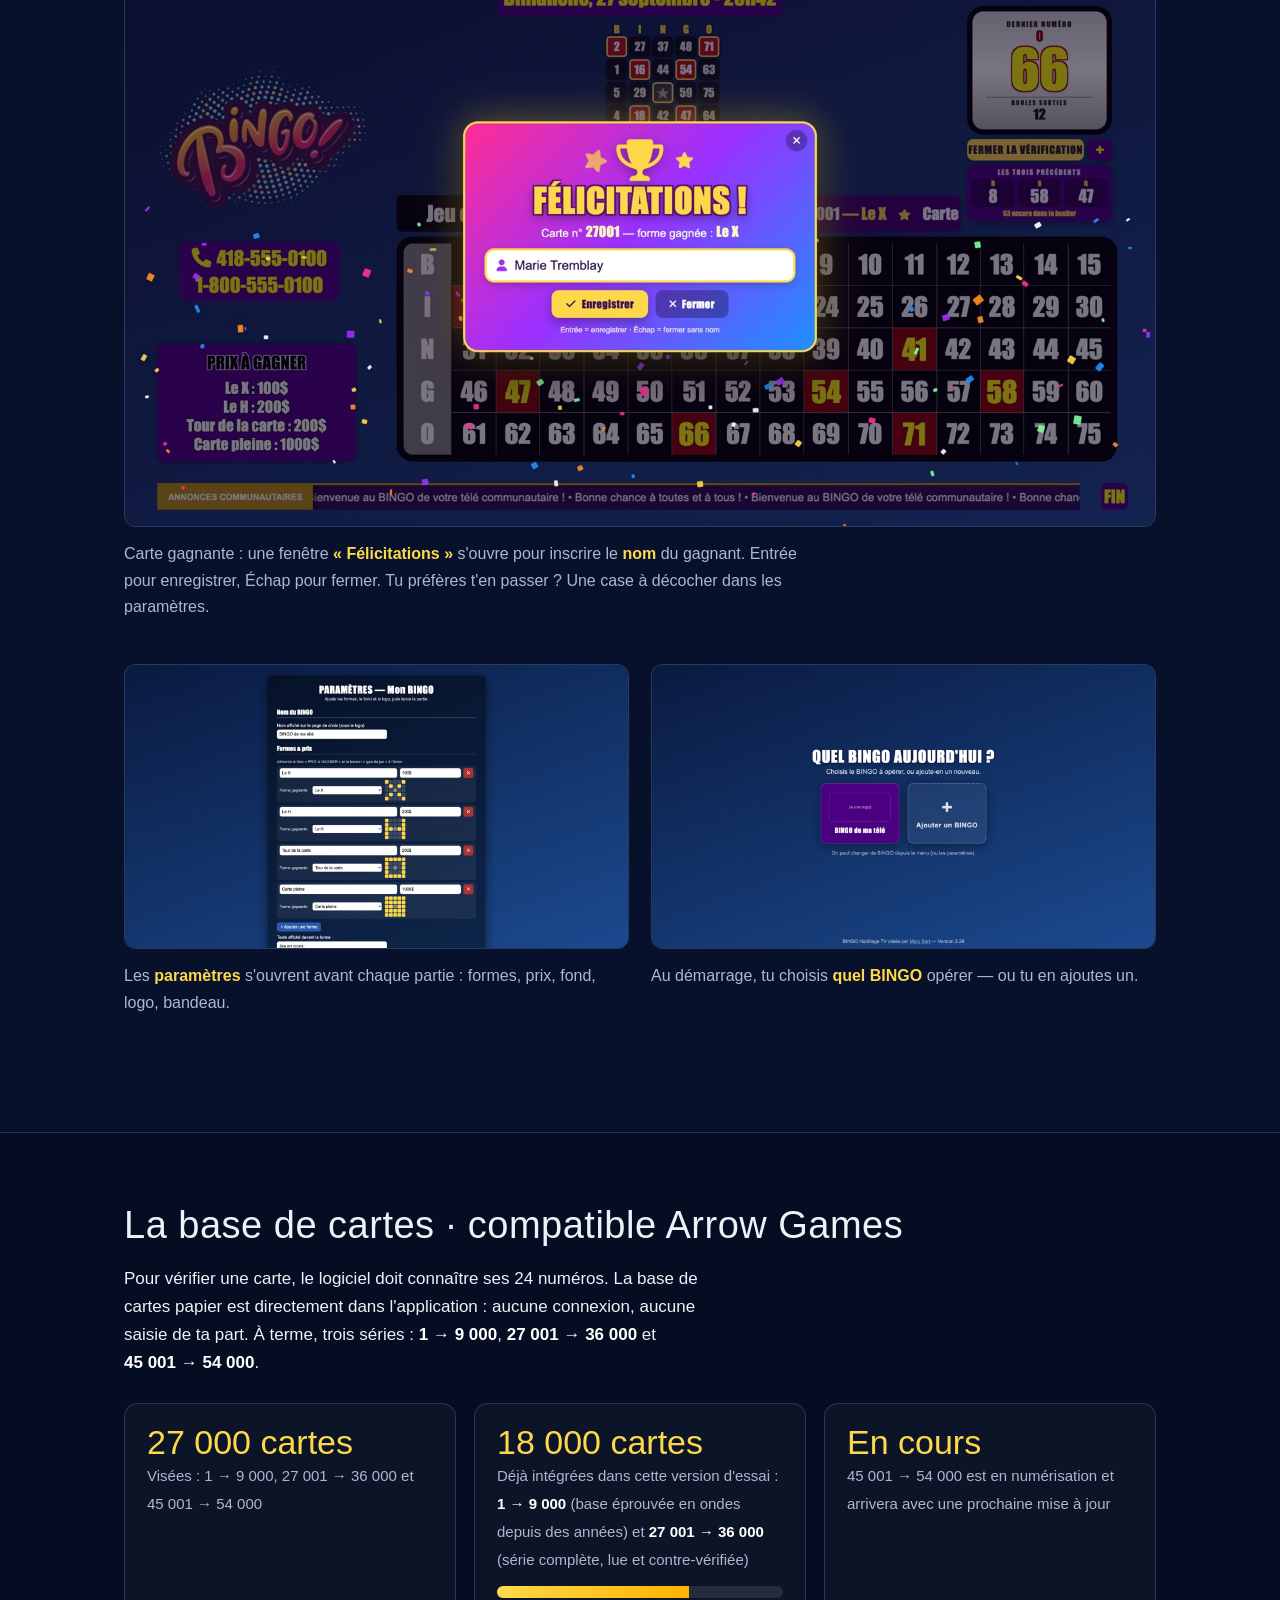
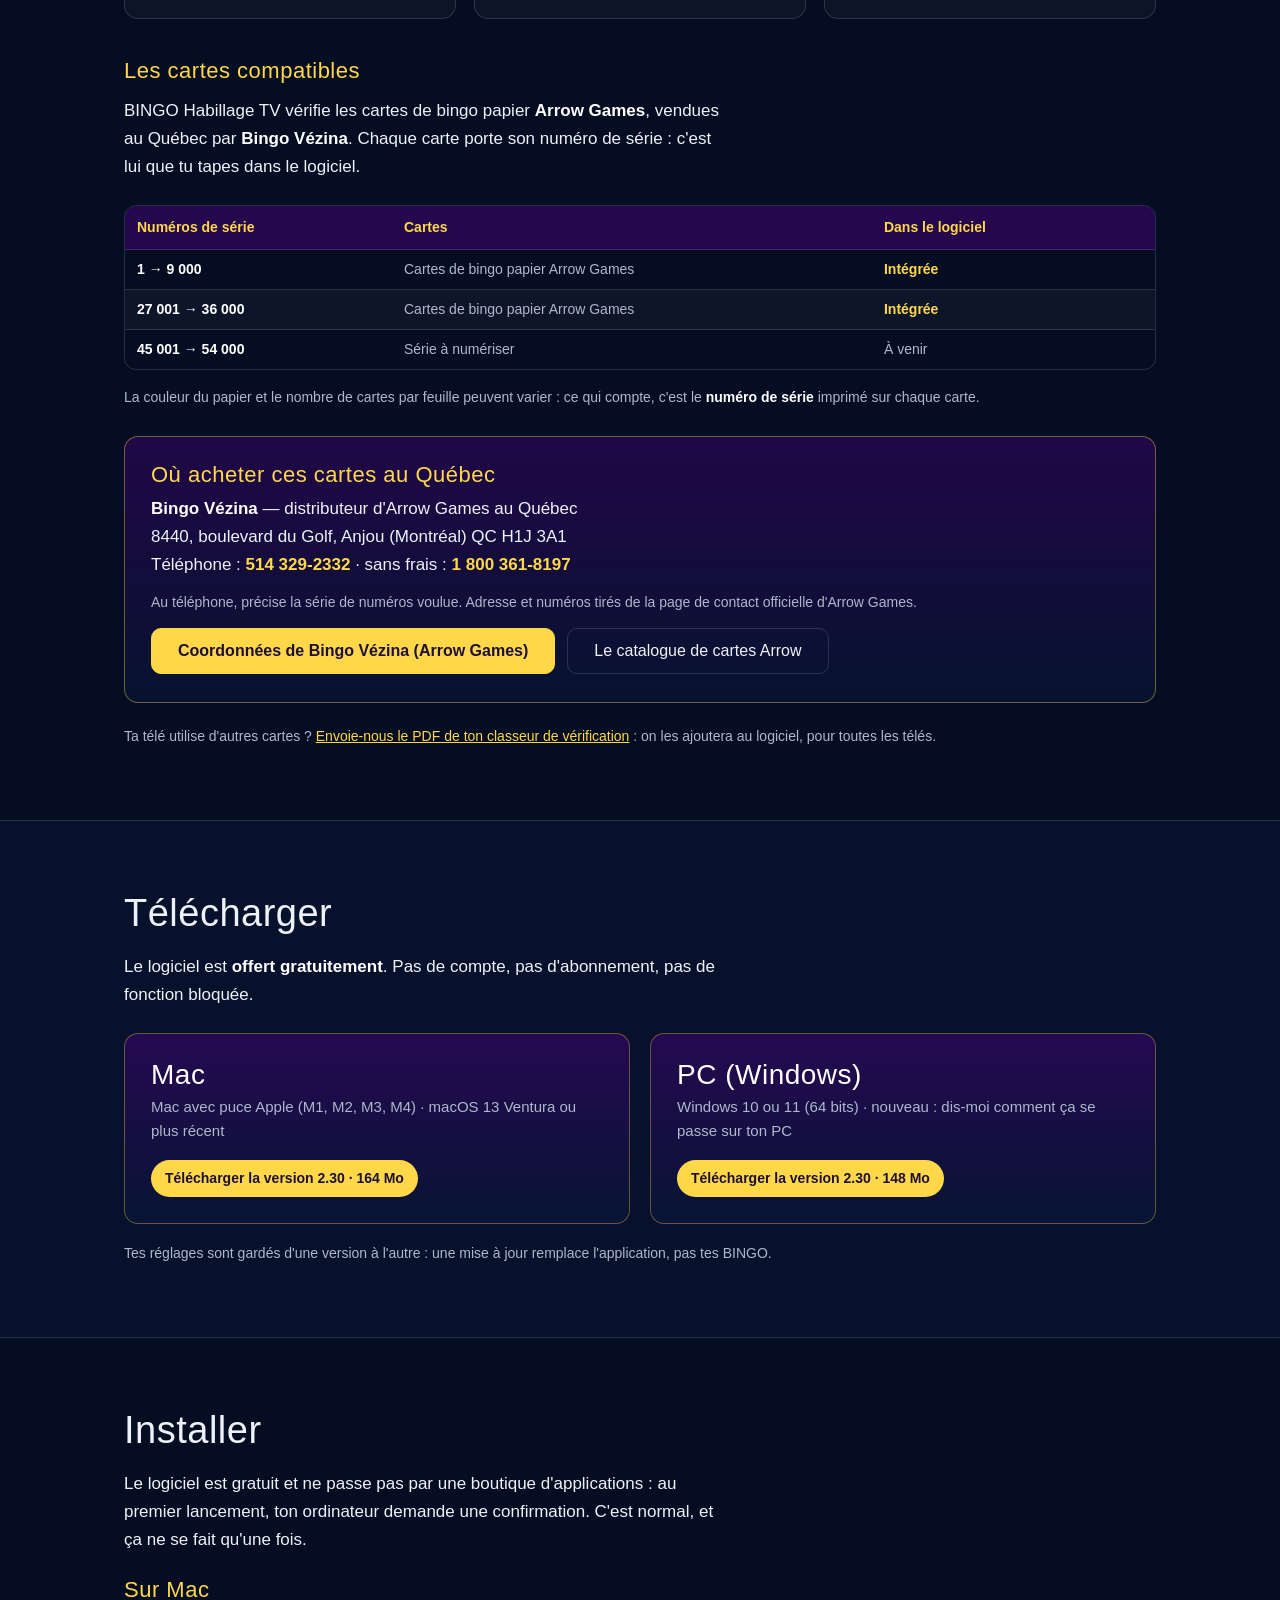
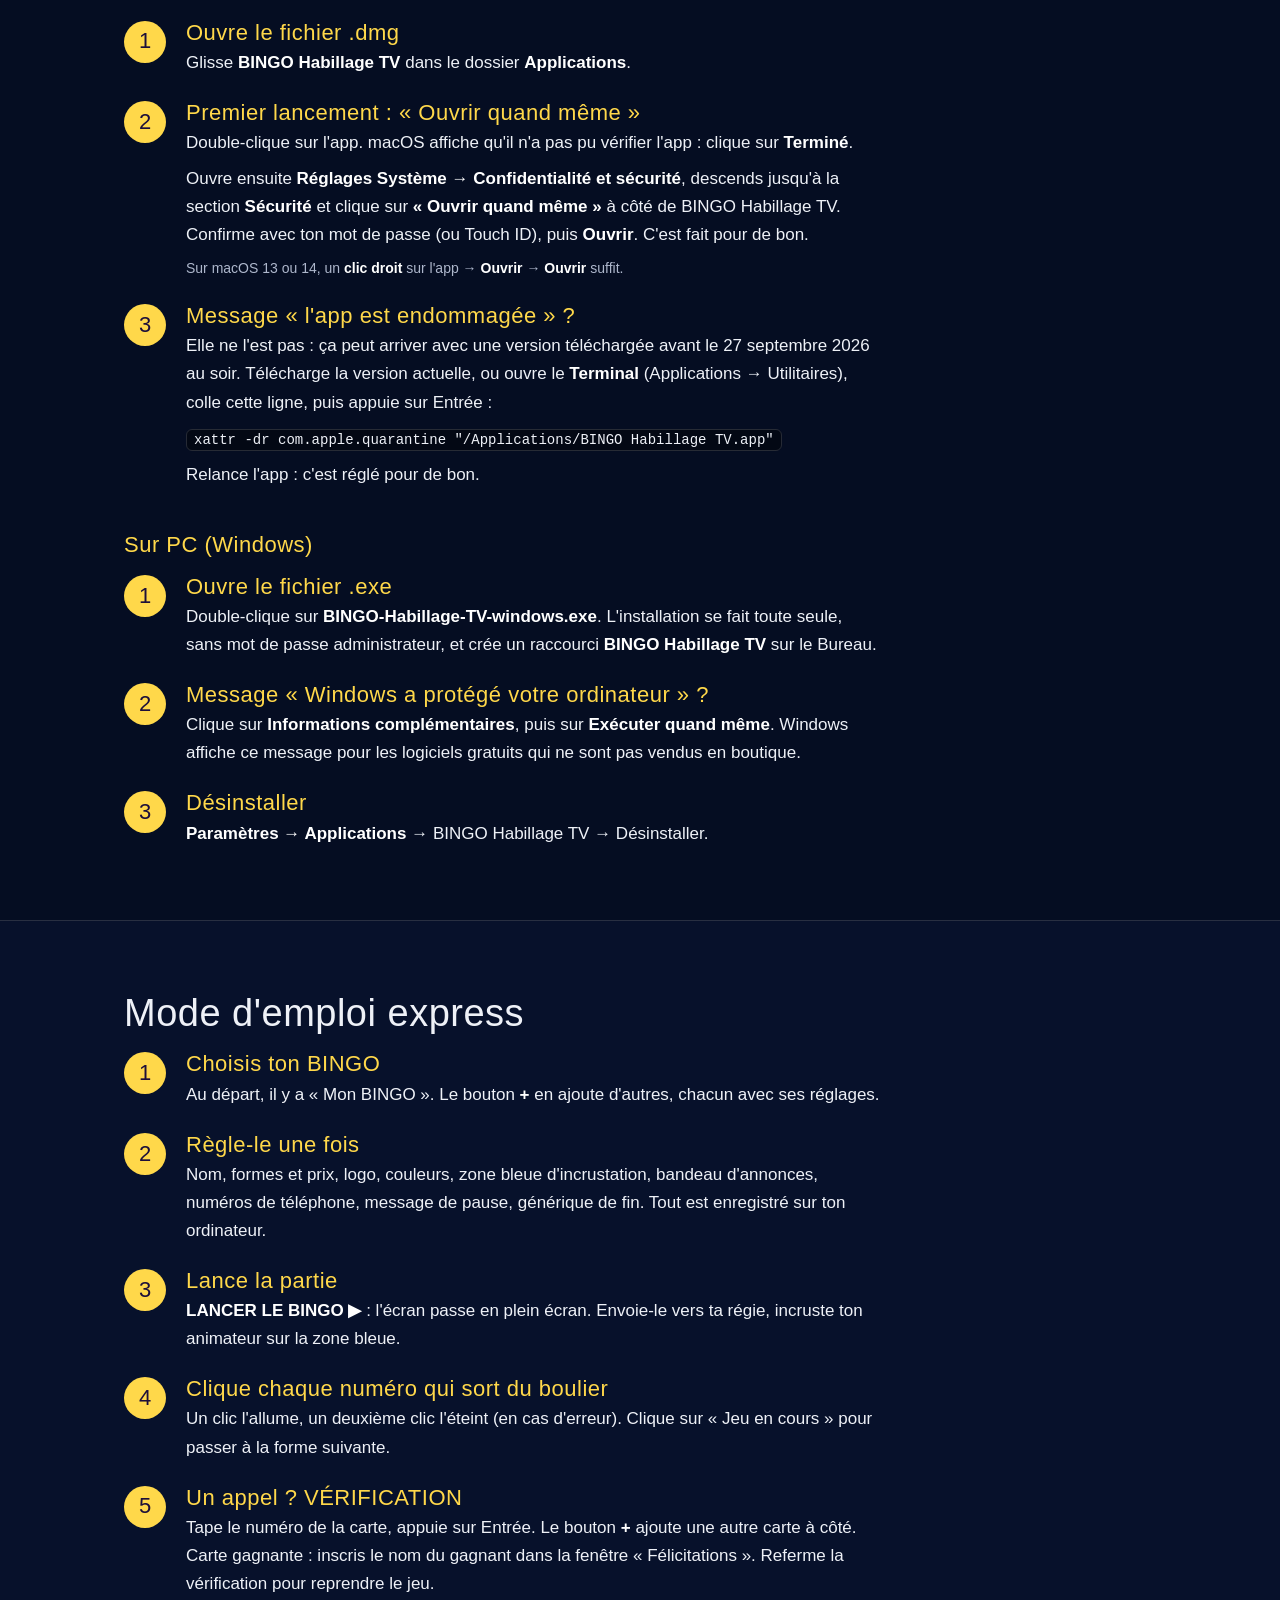
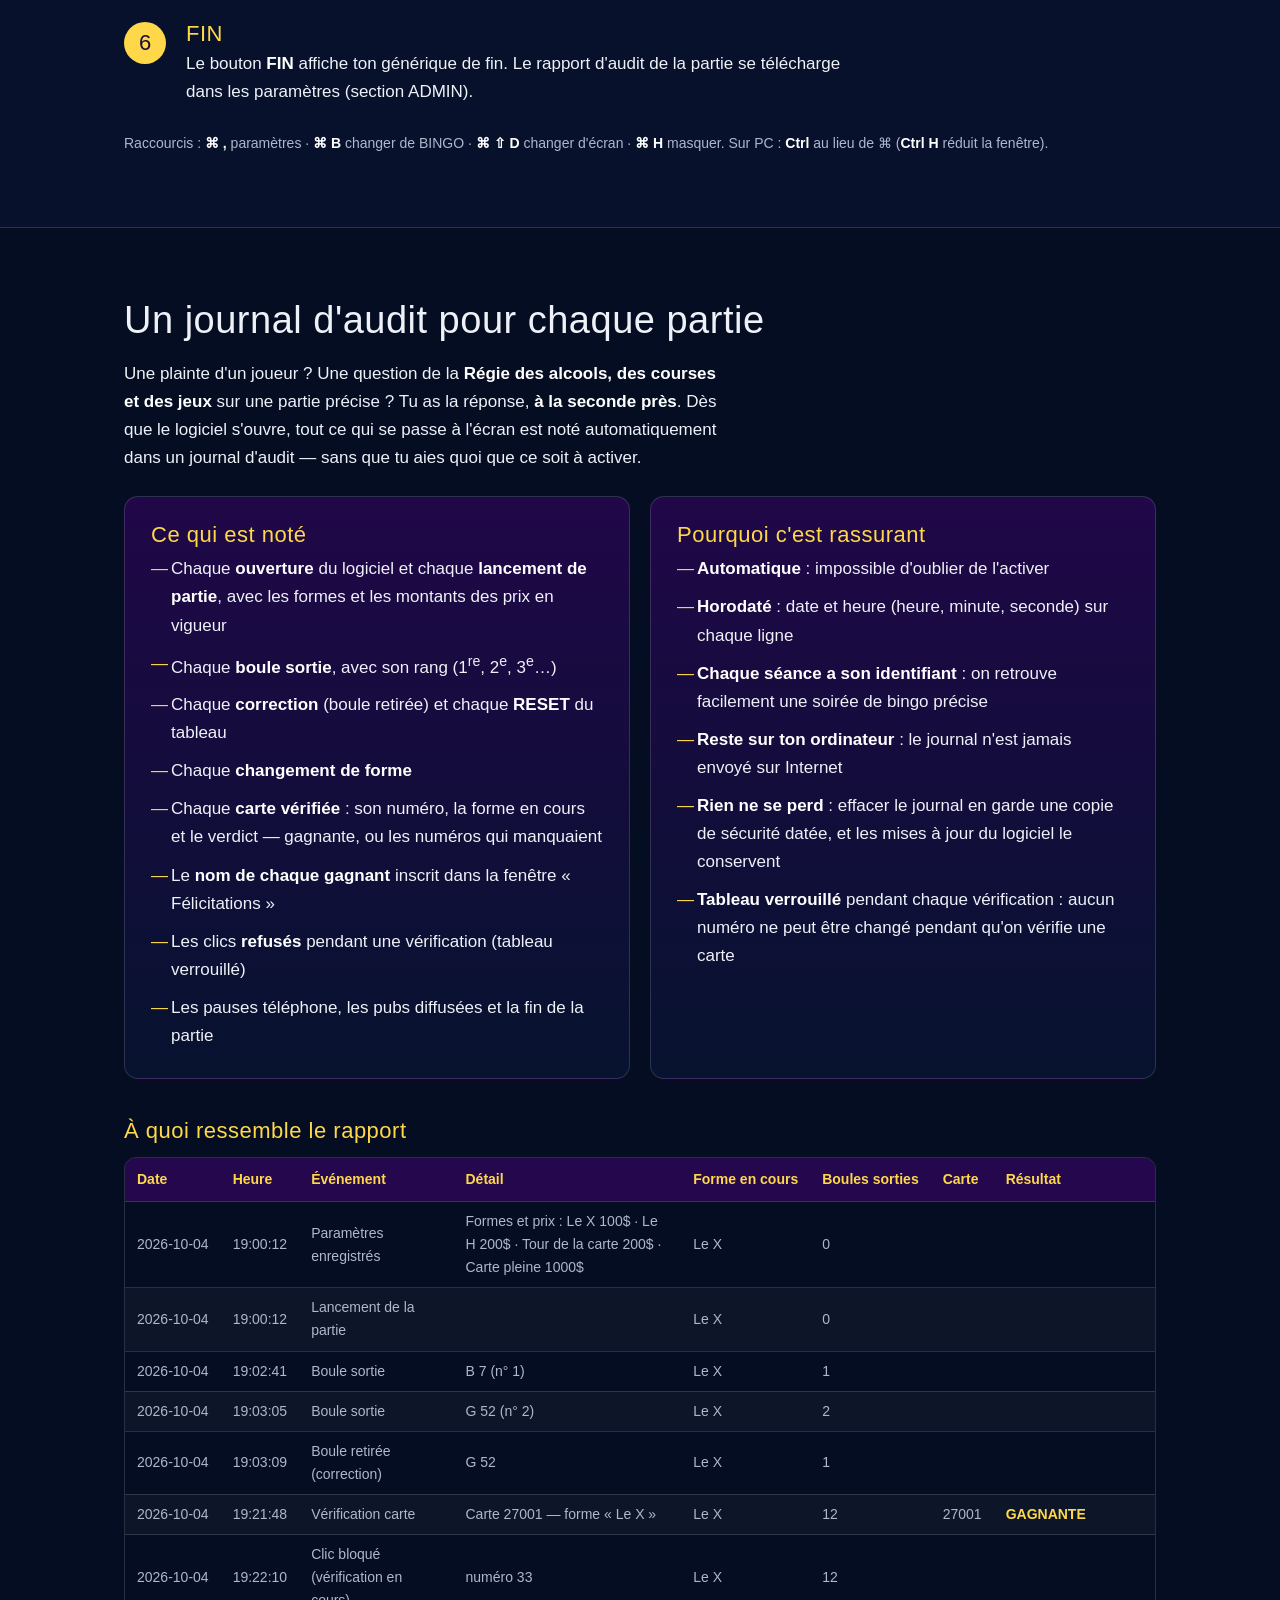
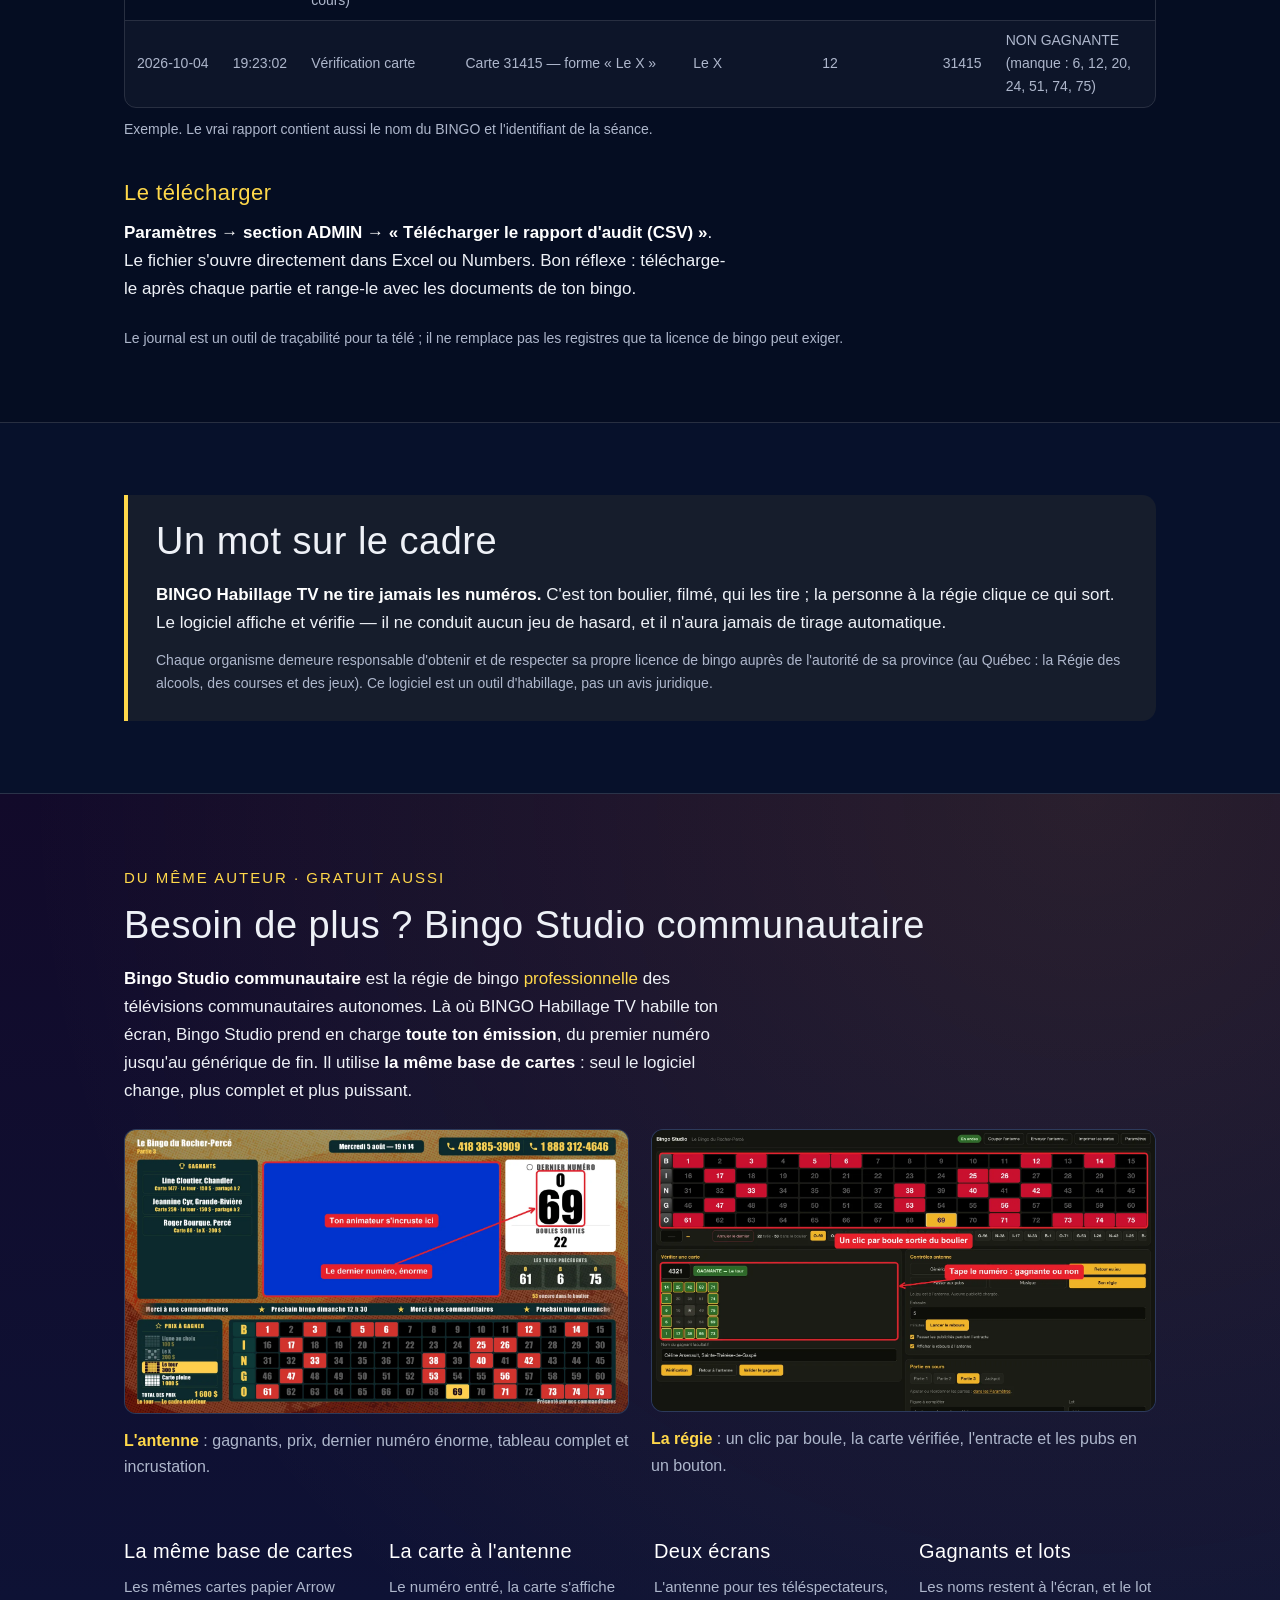
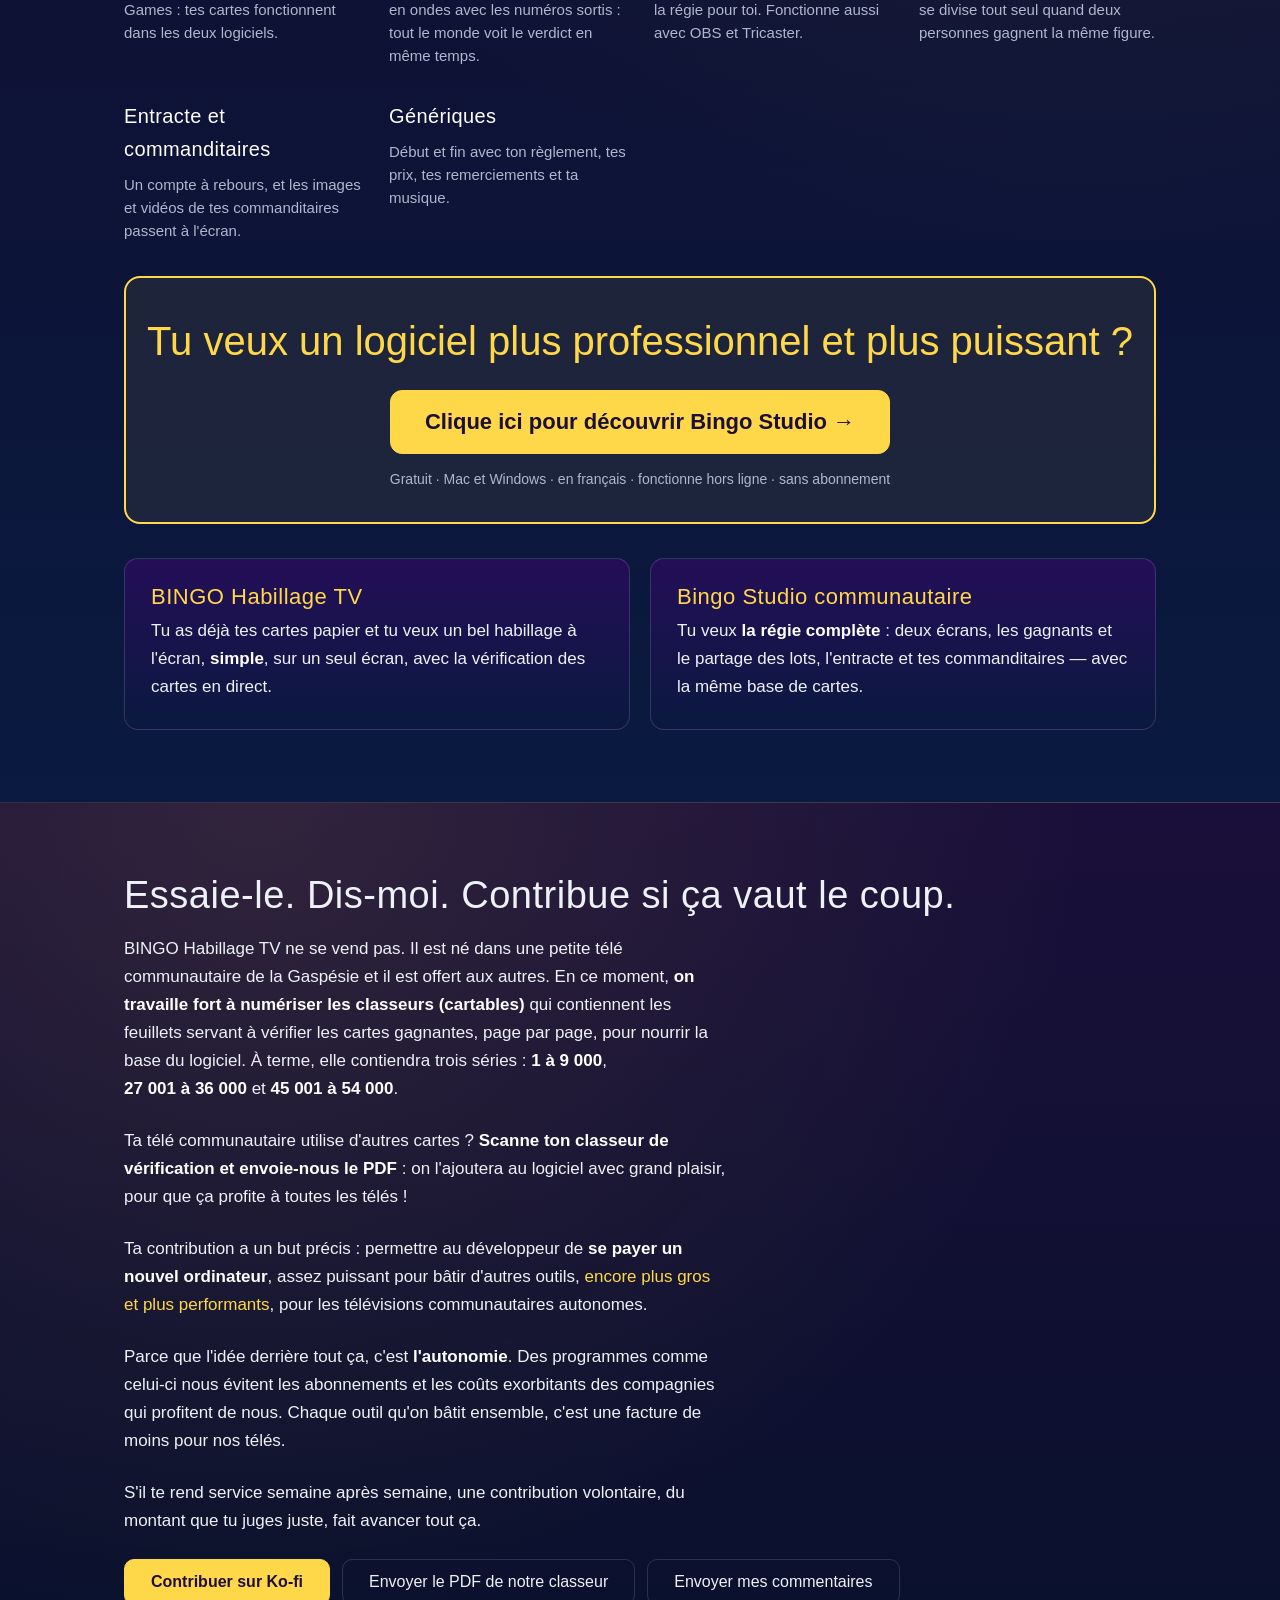
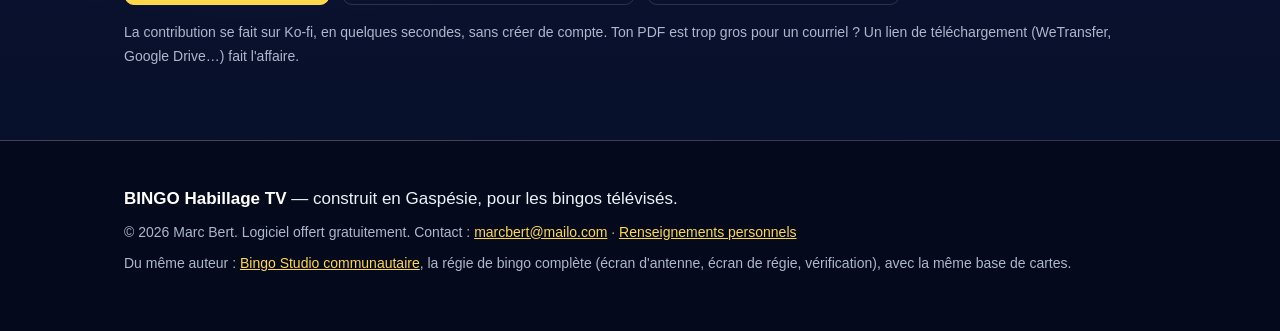
==== commit bd3ab3de: "Version 2.30 : série 27 001 à 36 000 complète, 18 000 cartes Co-Authored-By: Claude Opus 5.5 <norepl" ====
--- a/index.html
+++ b/index.html
@@ -43,7 +43,7 @@
         À l'écran, par contre, <strong>ton bingo a l'air d'une vraie émission</strong> —
         et une carte gagnante se <strong>vérifie en quelques secondes, en direct</strong>.
       </p>
-      <span class="pastille">Version d'essai 2.29 · Mac et PC (Windows)</span>
+      <span class="pastille">Version d'essai 2.30 · Mac et PC (Windows)</span>
       <span class="pastille pastille-arrow">Compatible avec les cartes de bingo papier Arrow Games</span>
       <div class="boutons">
         <a class="bouton bouton-fort" href="#telecharger">Télécharger gratuitement</a>
@@ -178,12 +178,12 @@
       <div class="chiffres">
         <div class="chiffre"><b>27 000 cartes</b><span>Visées : 1 → 9 000, 27 001 → 36 000 et 45 001 → 54 000</span></div>
         <div class="chiffre">
-          <b>16 200 cartes</b>
+          <b>18 000 cartes</b>
           <span>Déjà intégrées dans cette version d'essai : <strong>1&nbsp;→&nbsp;9&nbsp;000</strong> (base éprouvée en ondes
-            depuis des années) et <strong>27&nbsp;001&nbsp;→&nbsp;34&nbsp;200</strong> (lues et contre-vérifiées)</span>
-          <div class="jauge" aria-hidden="true"><i style="width:60%"></i></div>
+            depuis des années) et <strong>27&nbsp;001&nbsp;→&nbsp;36&nbsp;000</strong> (série complète, lue et contre-vérifiée)</span>
+          <div class="jauge" aria-hidden="true"><i style="width:67%"></i></div>
         </div>
-        <div class="chiffre"><b>En cours</b><span>34 201 → 36 000 et 45 001 → 54 000 sont en numérisation et arriveront avec les prochaines mises à jour</span></div>
+        <div class="chiffre"><b>En cours</b><span>45 001 → 54 000 est en numérisation et arrivera avec une prochaine mise à jour</span></div>
       </div>
       <h3 class="sous-titre-audit">Les cartes compatibles</h3>
       <p class="intro">
@@ -199,7 +199,7 @@
                 <td class="ok">Intégrée</td></tr>
             <tr><td><strong>27&nbsp;001&nbsp;→&nbsp;36&nbsp;000</strong></td>
                 <td>Cartes de bingo papier Arrow Games</td>
-                <td class="ok">27 001 → 34 200 intégrées<br><span style="color:var(--texte-doux);font-weight:400">la suite en cours</span></td></tr>
+                <td class="ok">Intégrée</td></tr>
             <tr><td><strong>45&nbsp;001&nbsp;→&nbsp;54&nbsp;000</strong></td>
                 <td>Série à numériser</td>
                 <td>À venir</td></tr>
@@ -244,12 +244,12 @@
         <a class="telechargement" href="https://github.com/bingoTCA/bingo-habillage-tv/releases/latest/download/BINGO-Habillage-TV-mac.dmg">
           <span class="tele-titre">Mac</span>
           <span class="tele-detail">Mac avec puce Apple (M1, M2, M3, M4) · macOS 13 Ventura ou plus récent</span>
-          <span class="tele-etat">Télécharger la version 2.29 · 164 Mo</span>
+          <span class="tele-etat">Télécharger la version 2.30 · 164 Mo</span>
         </a>
         <a class="telechargement" href="https://github.com/bingoTCA/bingo-habillage-tv/releases/latest/download/BINGO-Habillage-TV-windows.exe">
           <span class="tele-titre">PC (Windows)</span>
           <span class="tele-detail">Windows 10 ou 11 (64 bits) · nouveau : dis-moi comment ça se passe sur ton PC</span>
-          <span class="tele-etat">Télécharger la version 2.29 · 148 Mo</span>
+          <span class="tele-etat">Télécharger la version 2.30 · 148 Mo</span>
         </a>
       </div>
       <p class="petit" style="margin-top:18px">
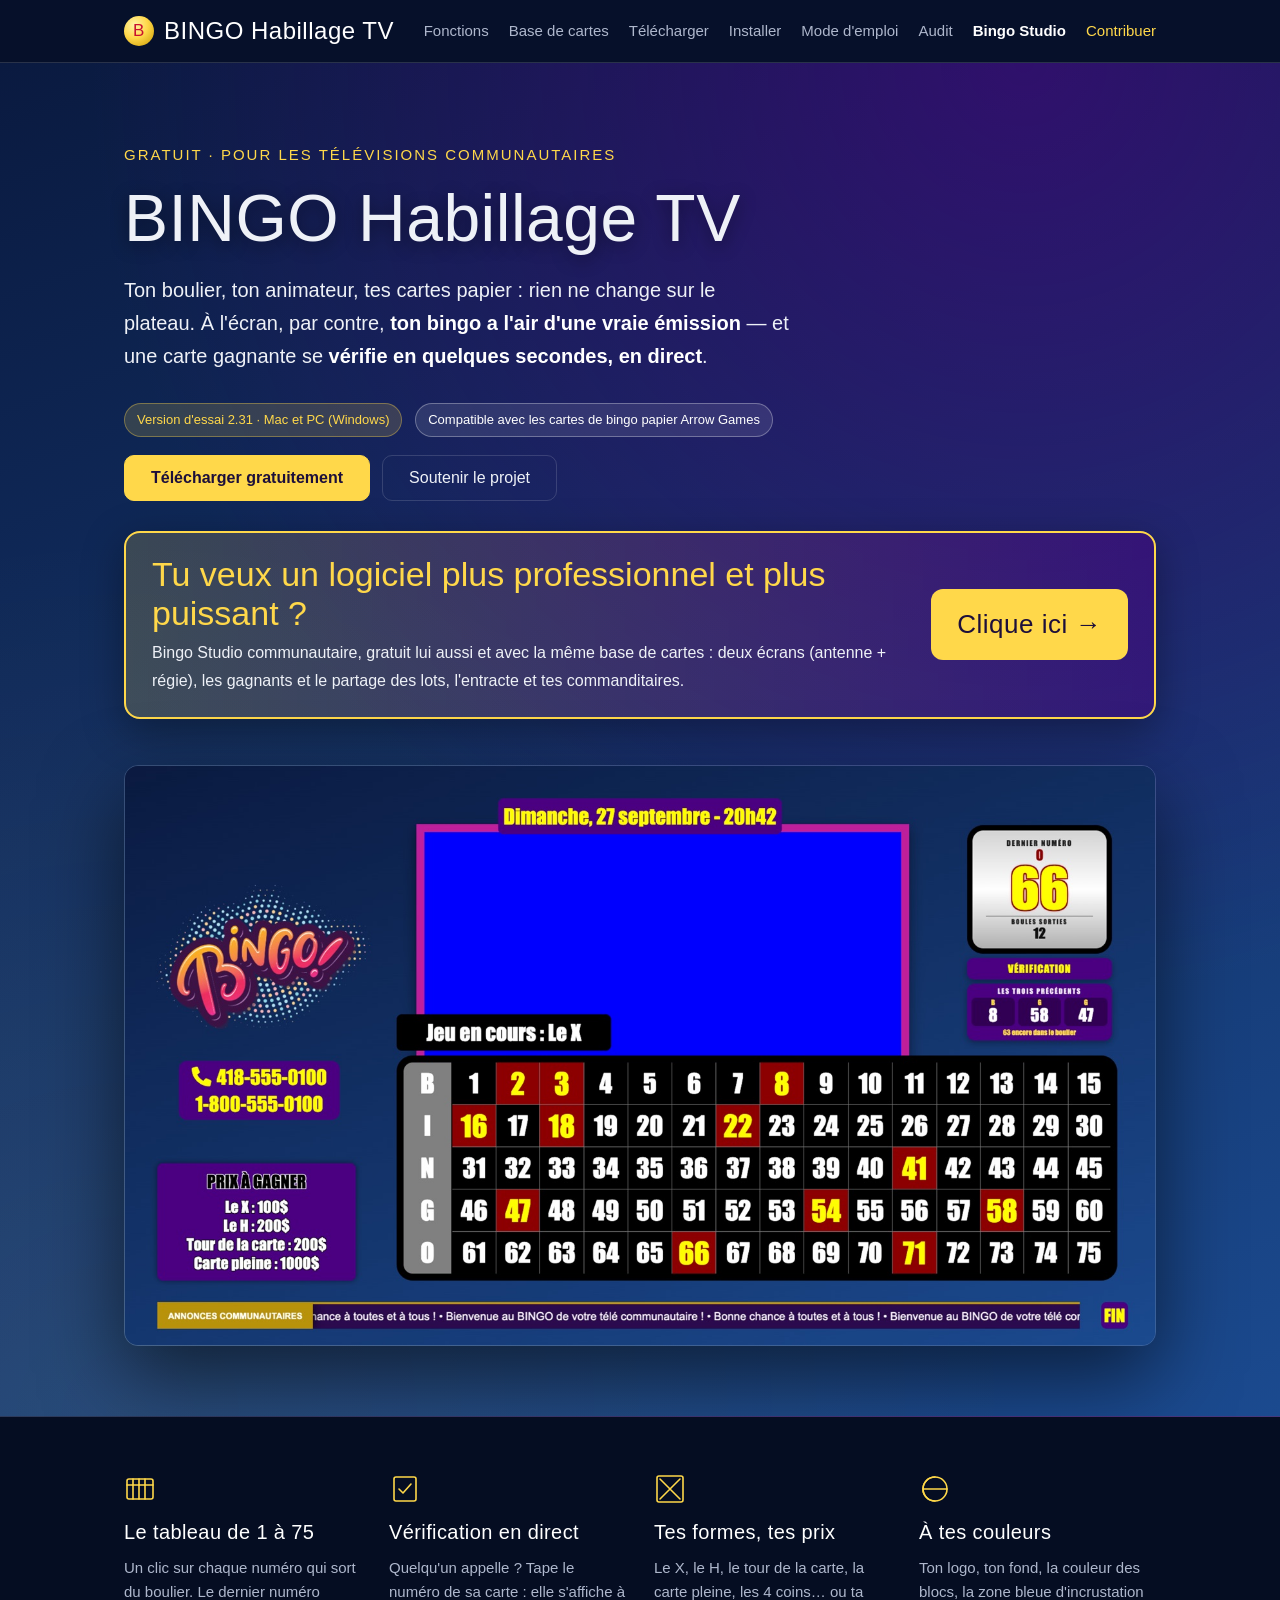
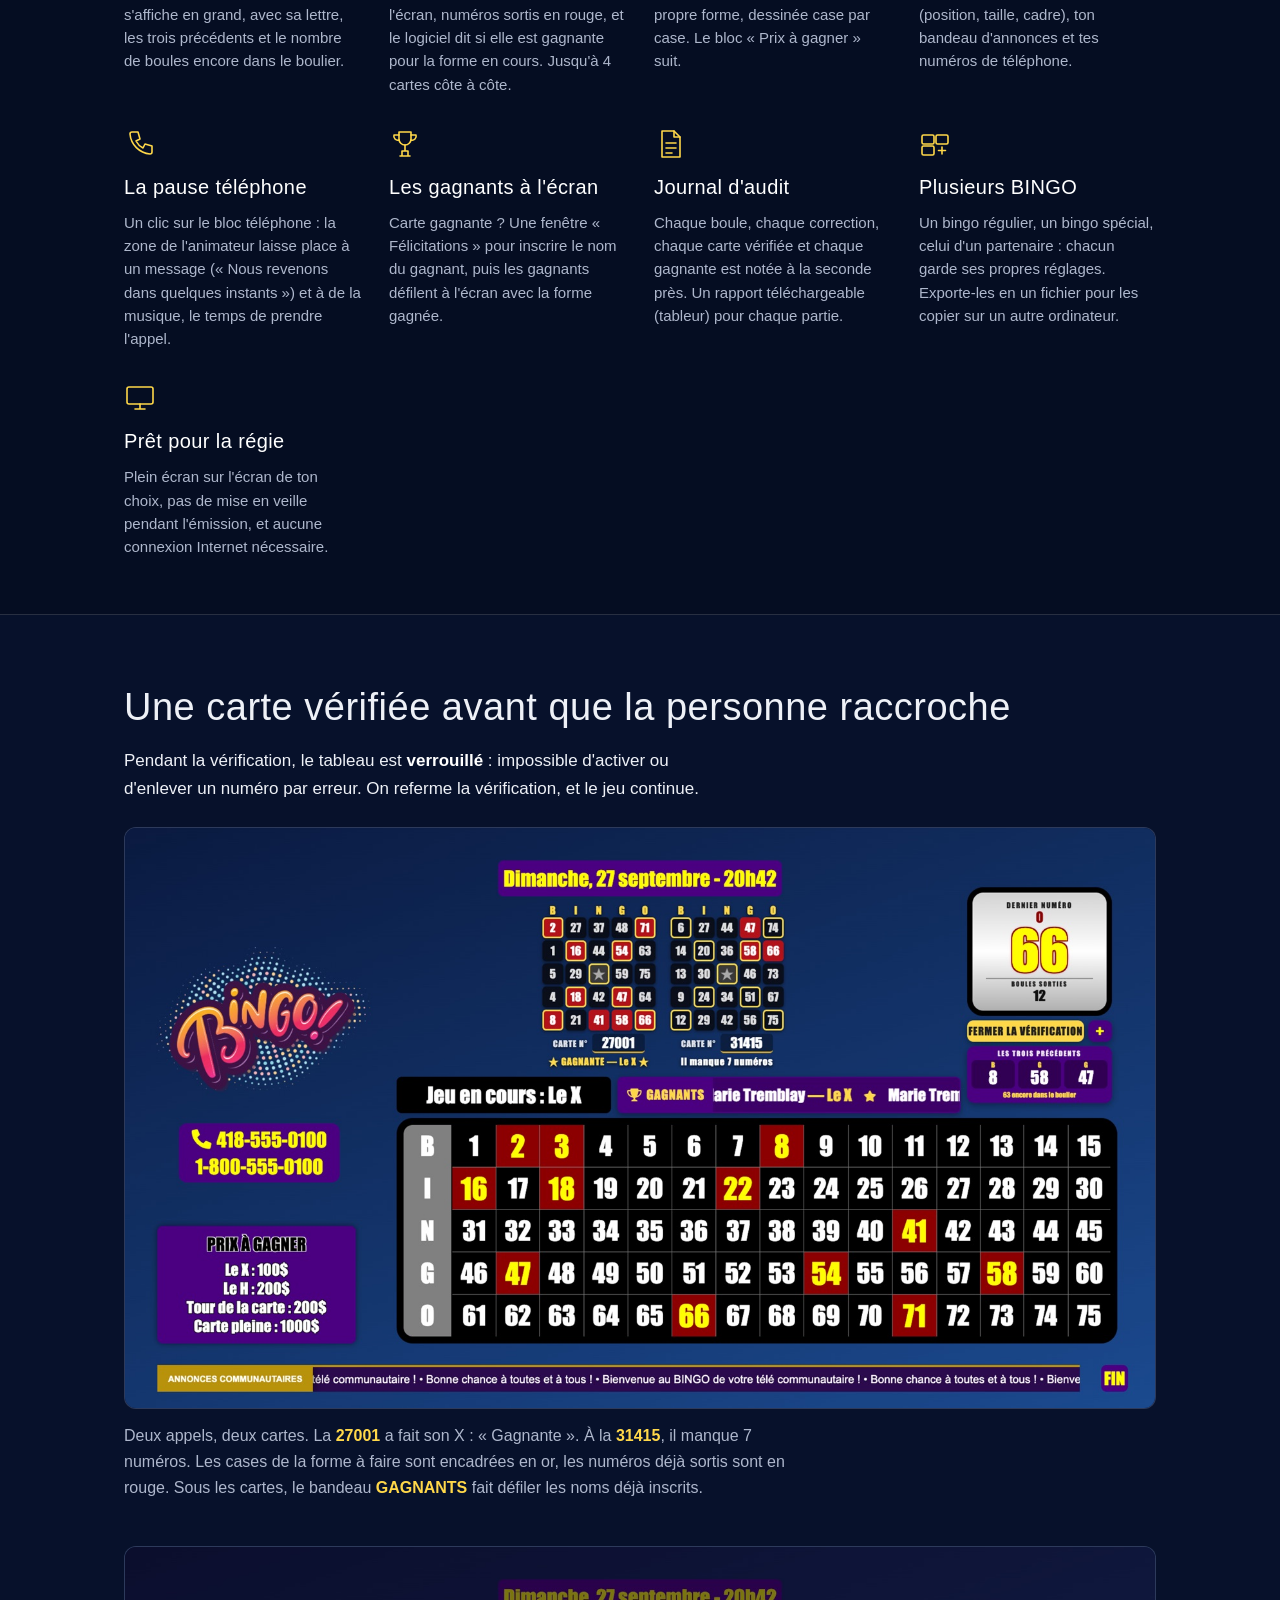
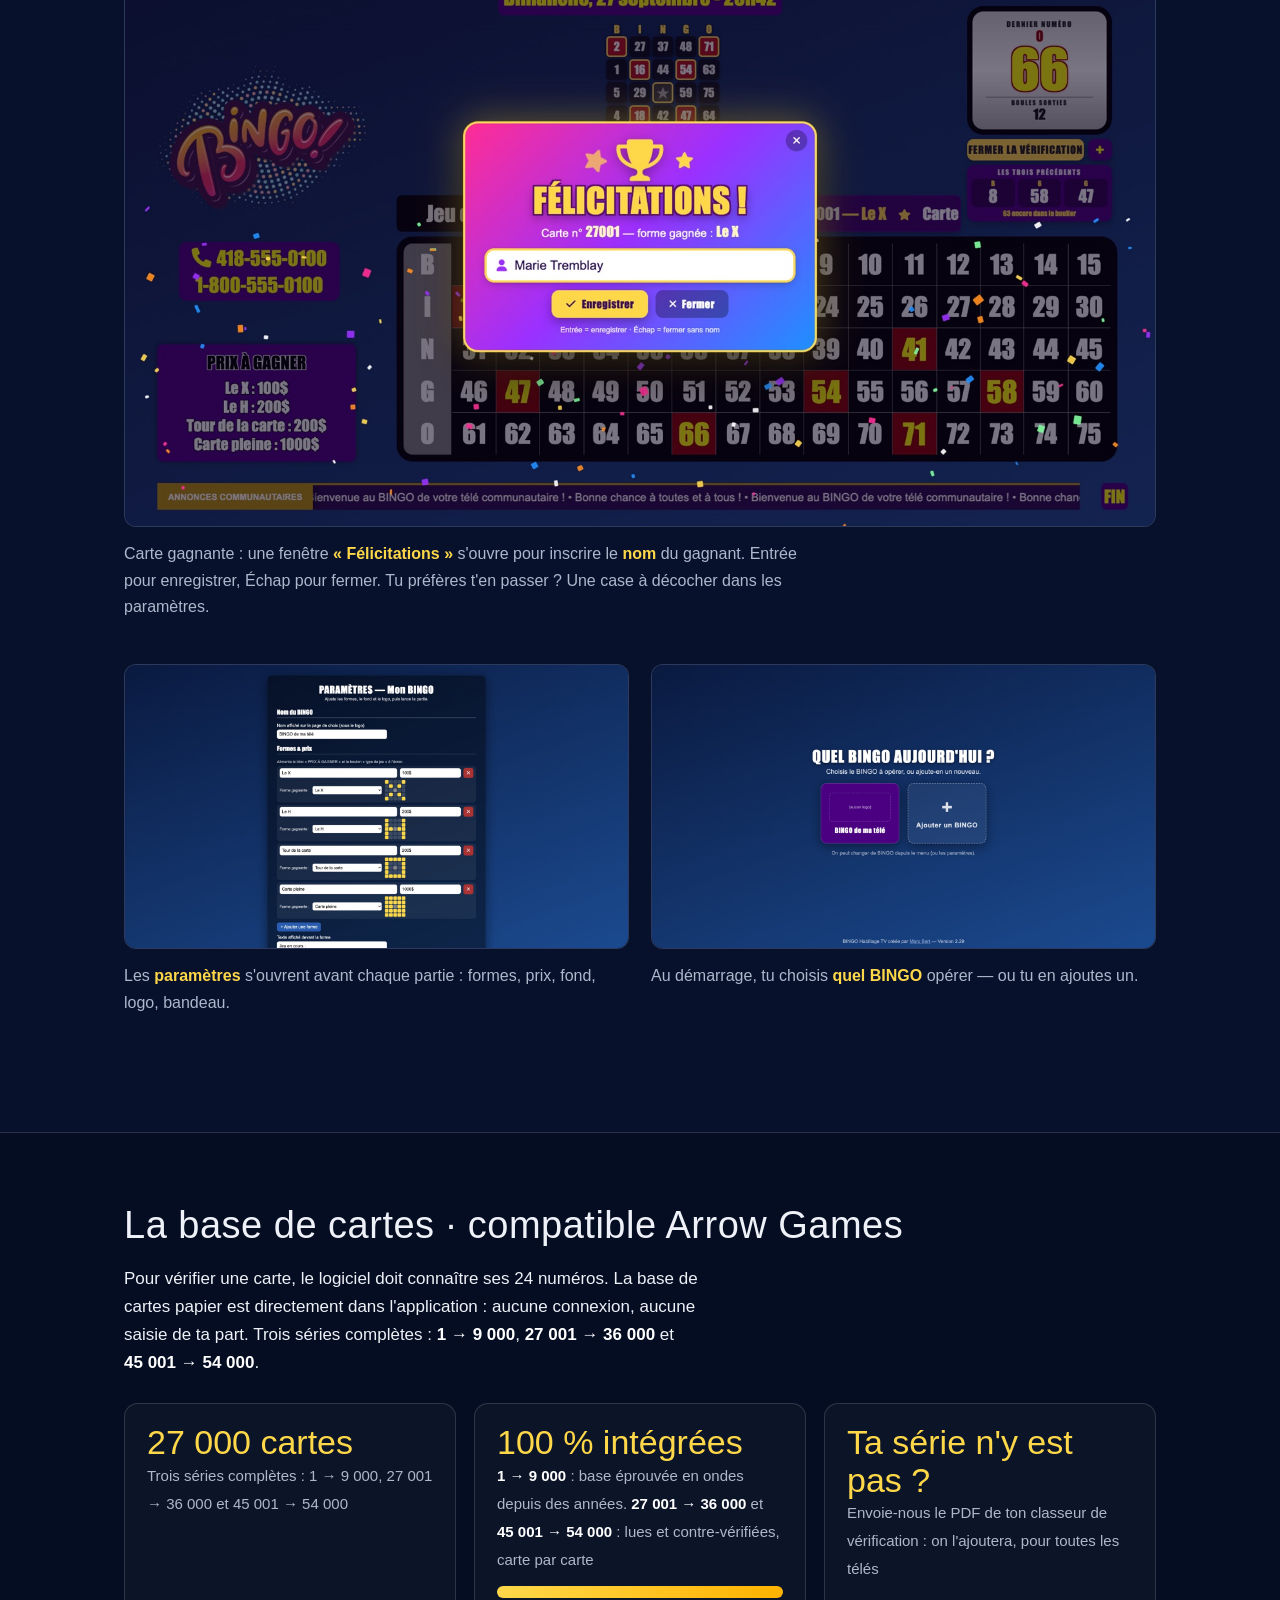
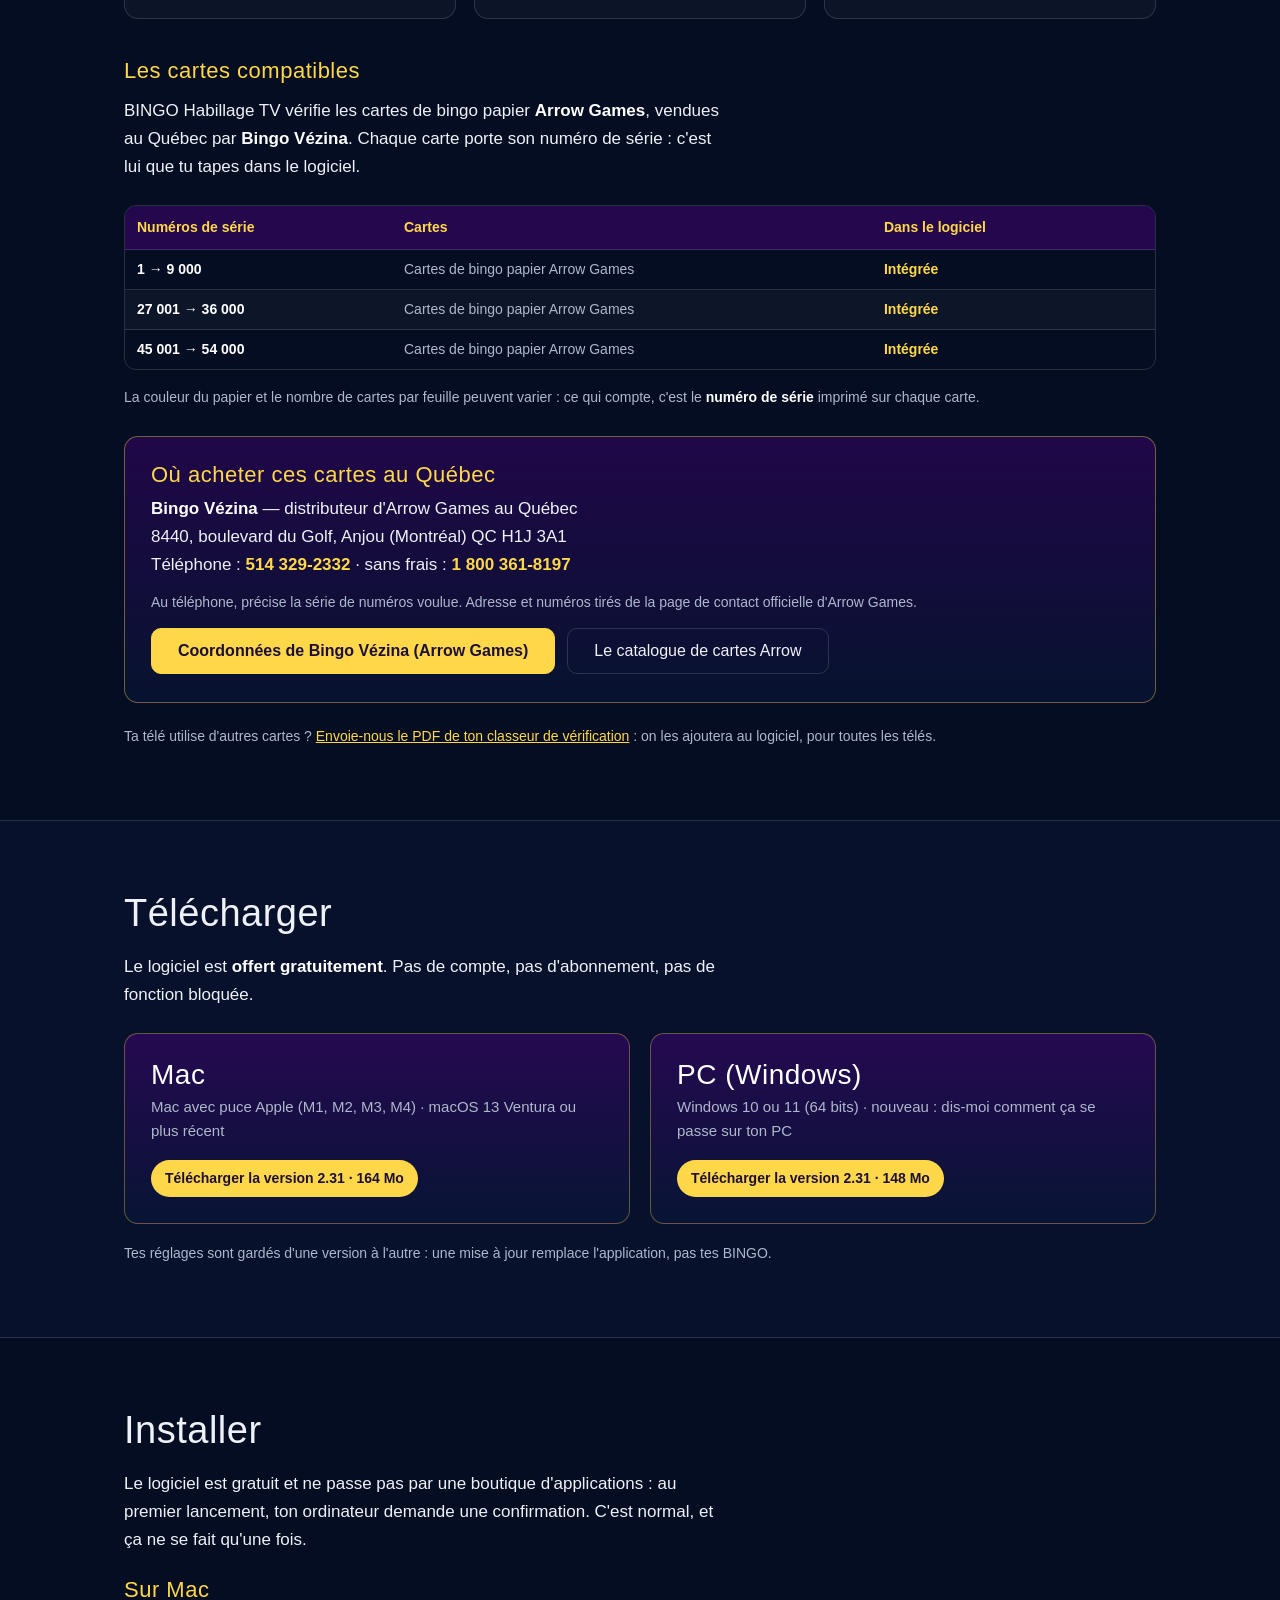
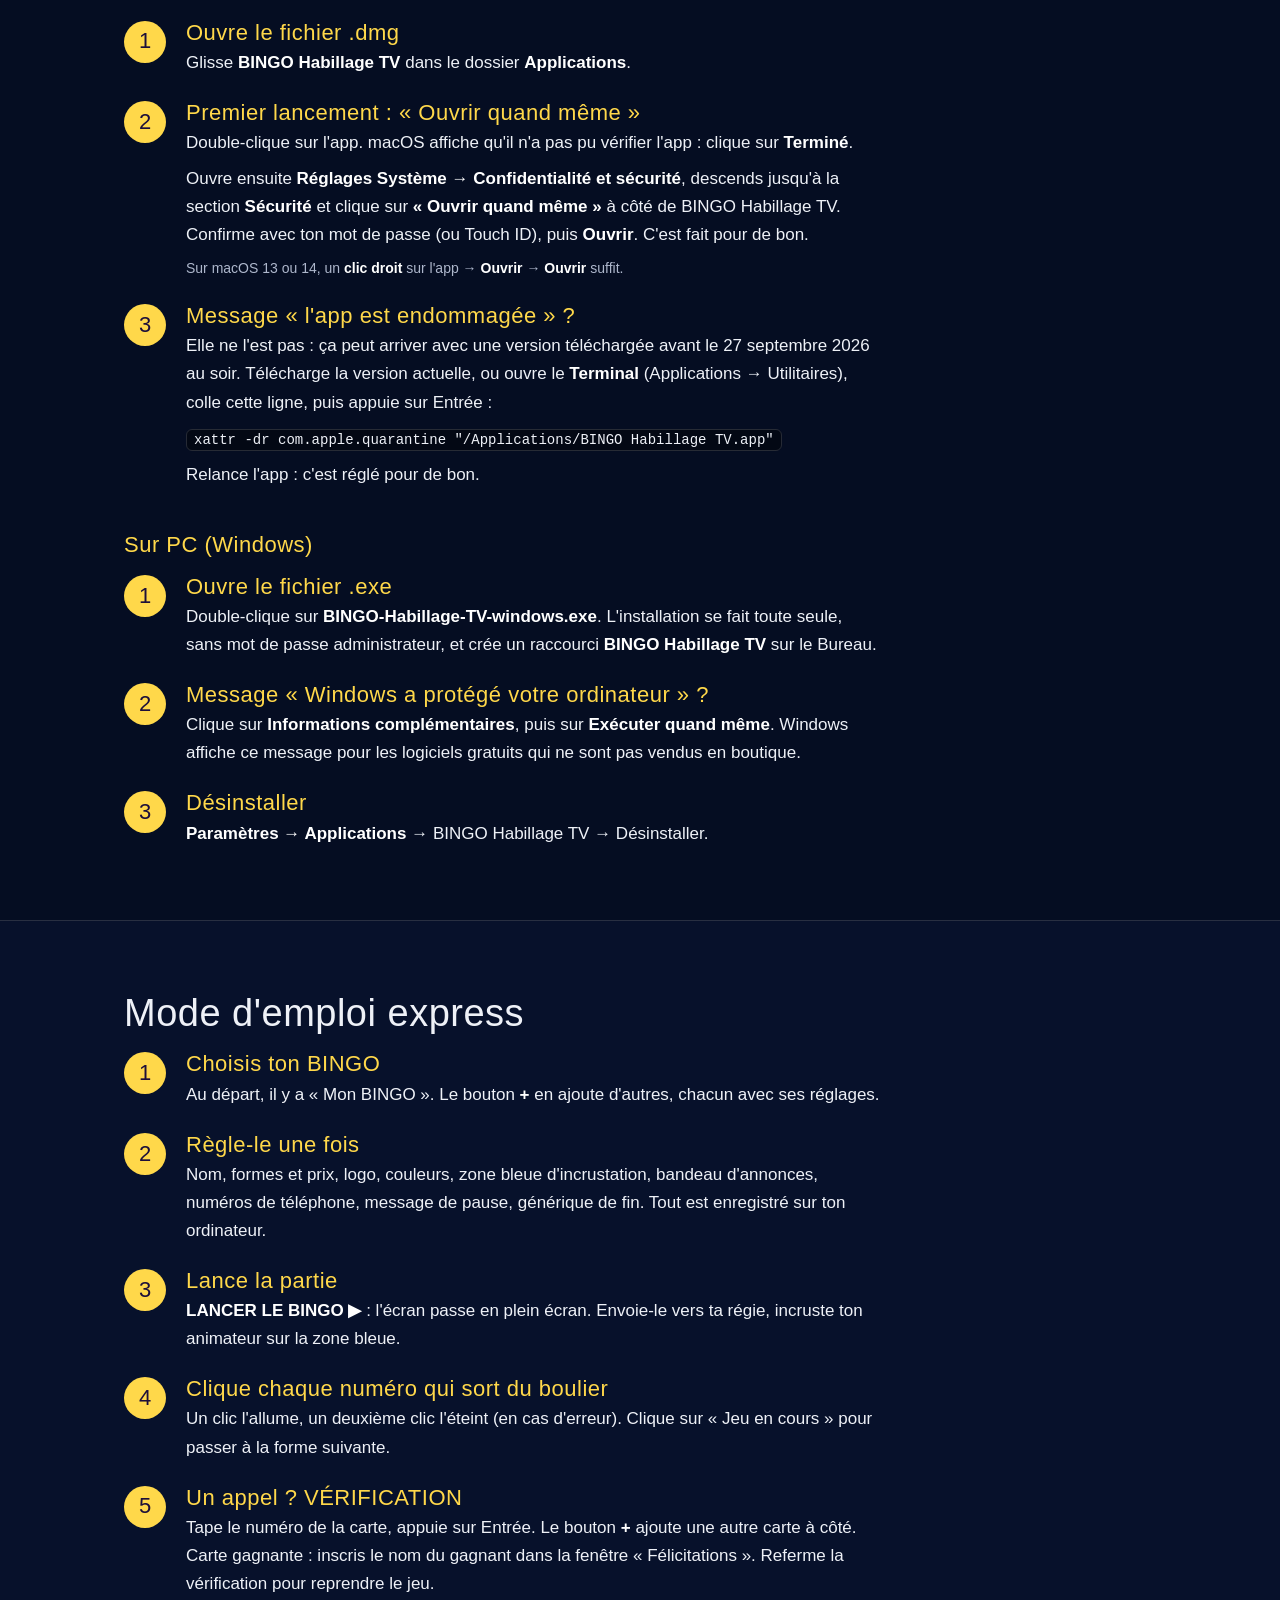
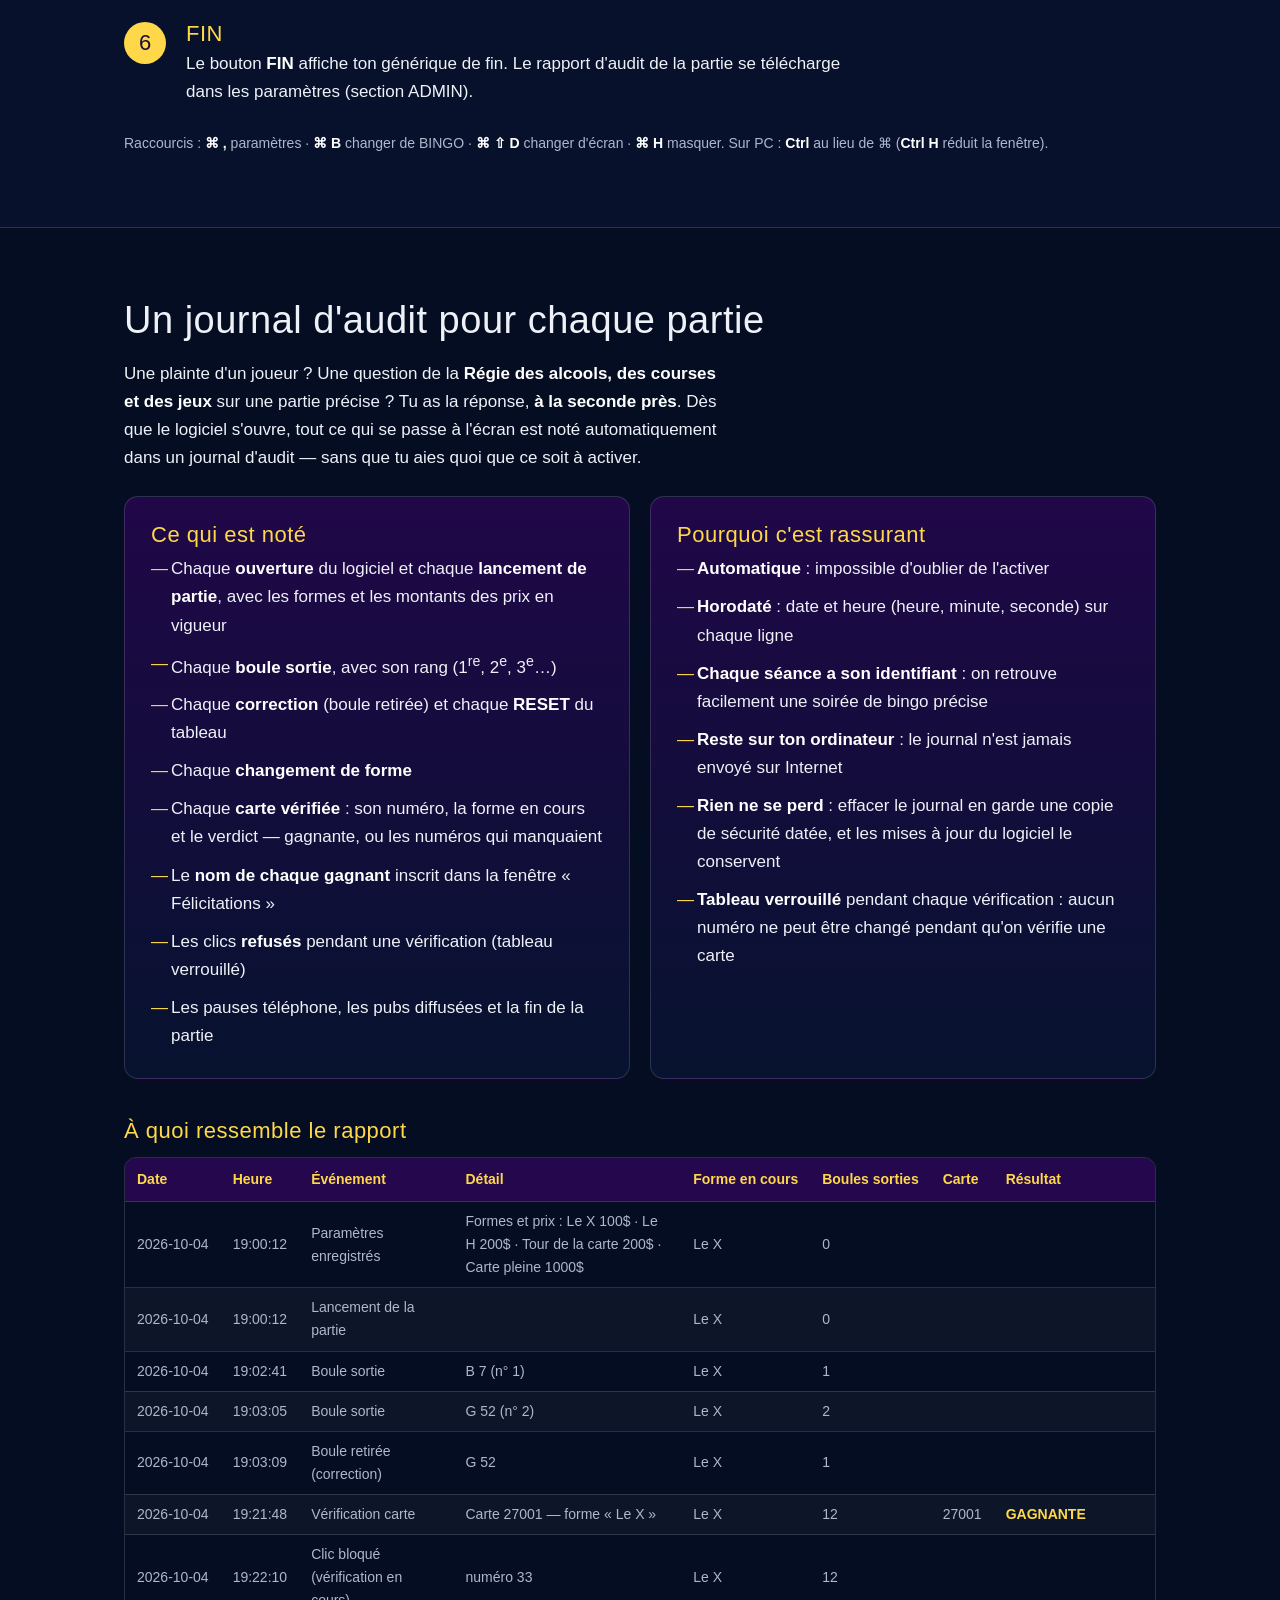
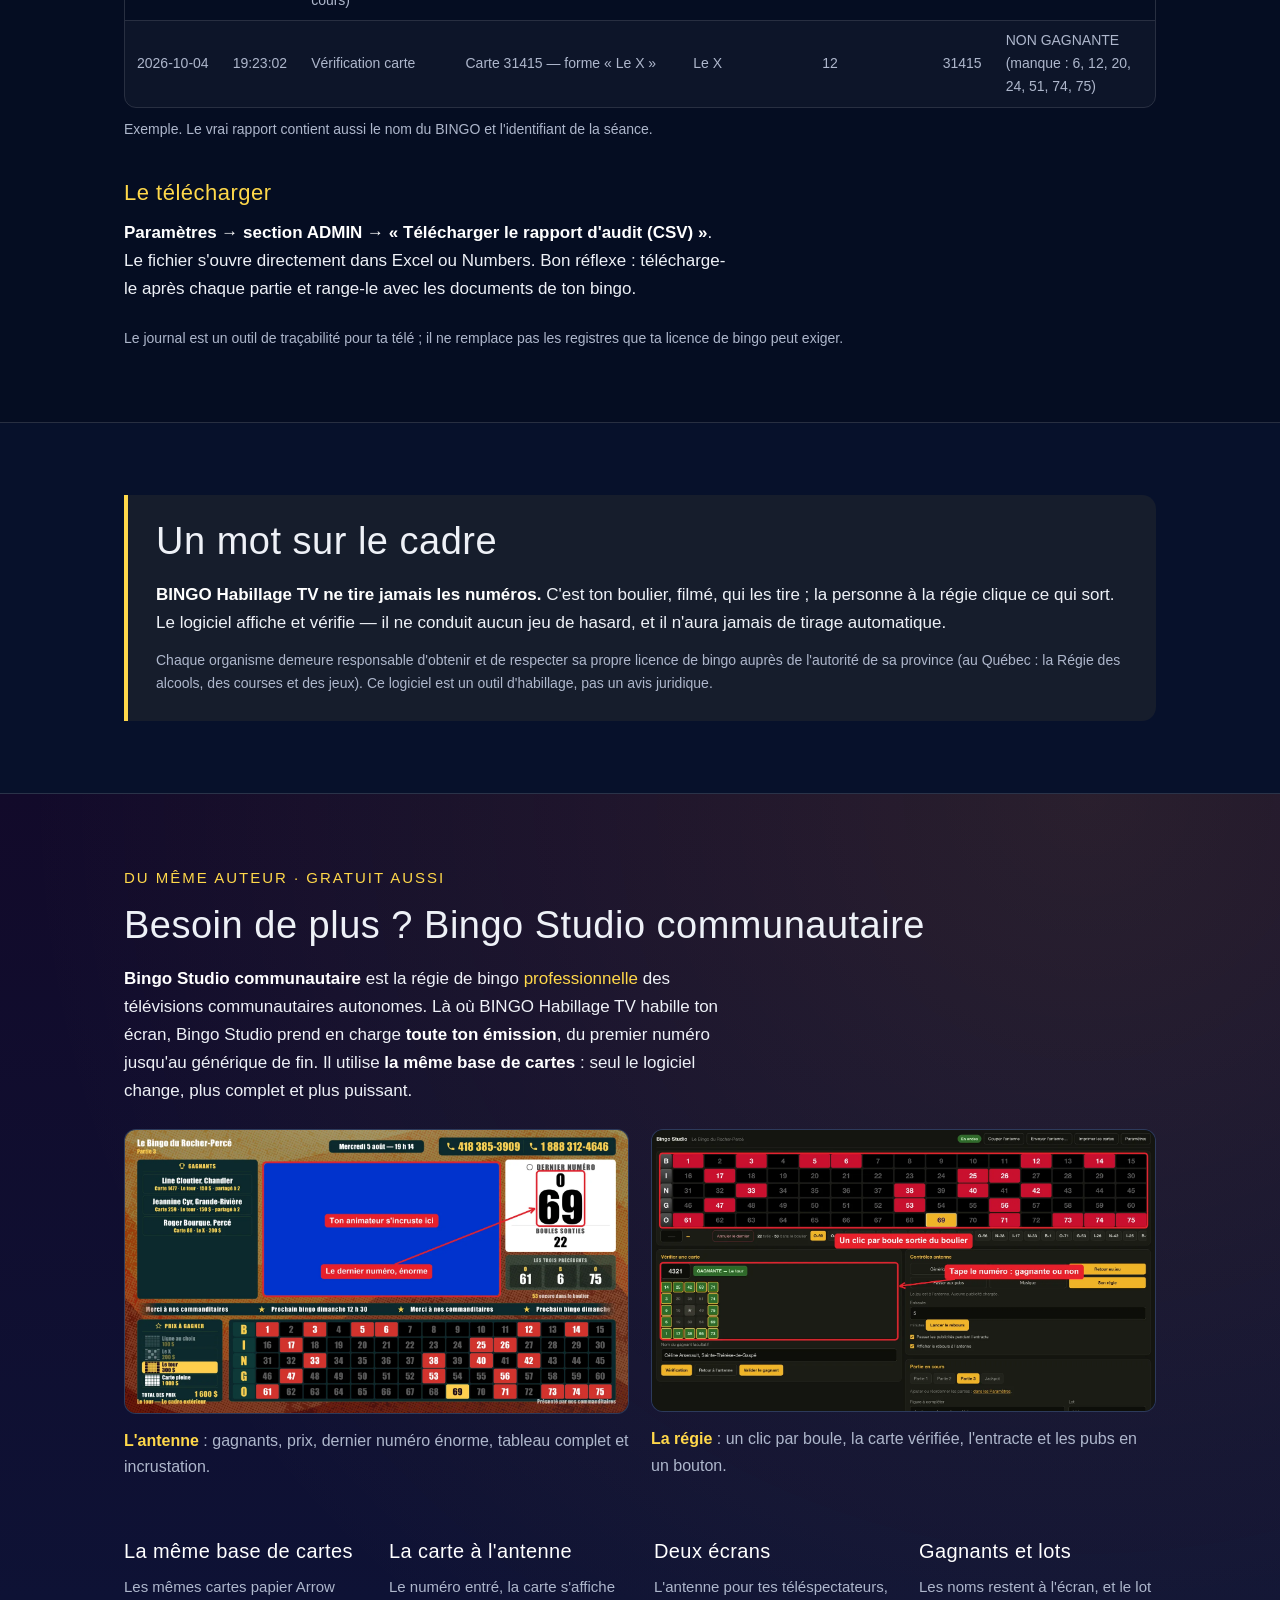
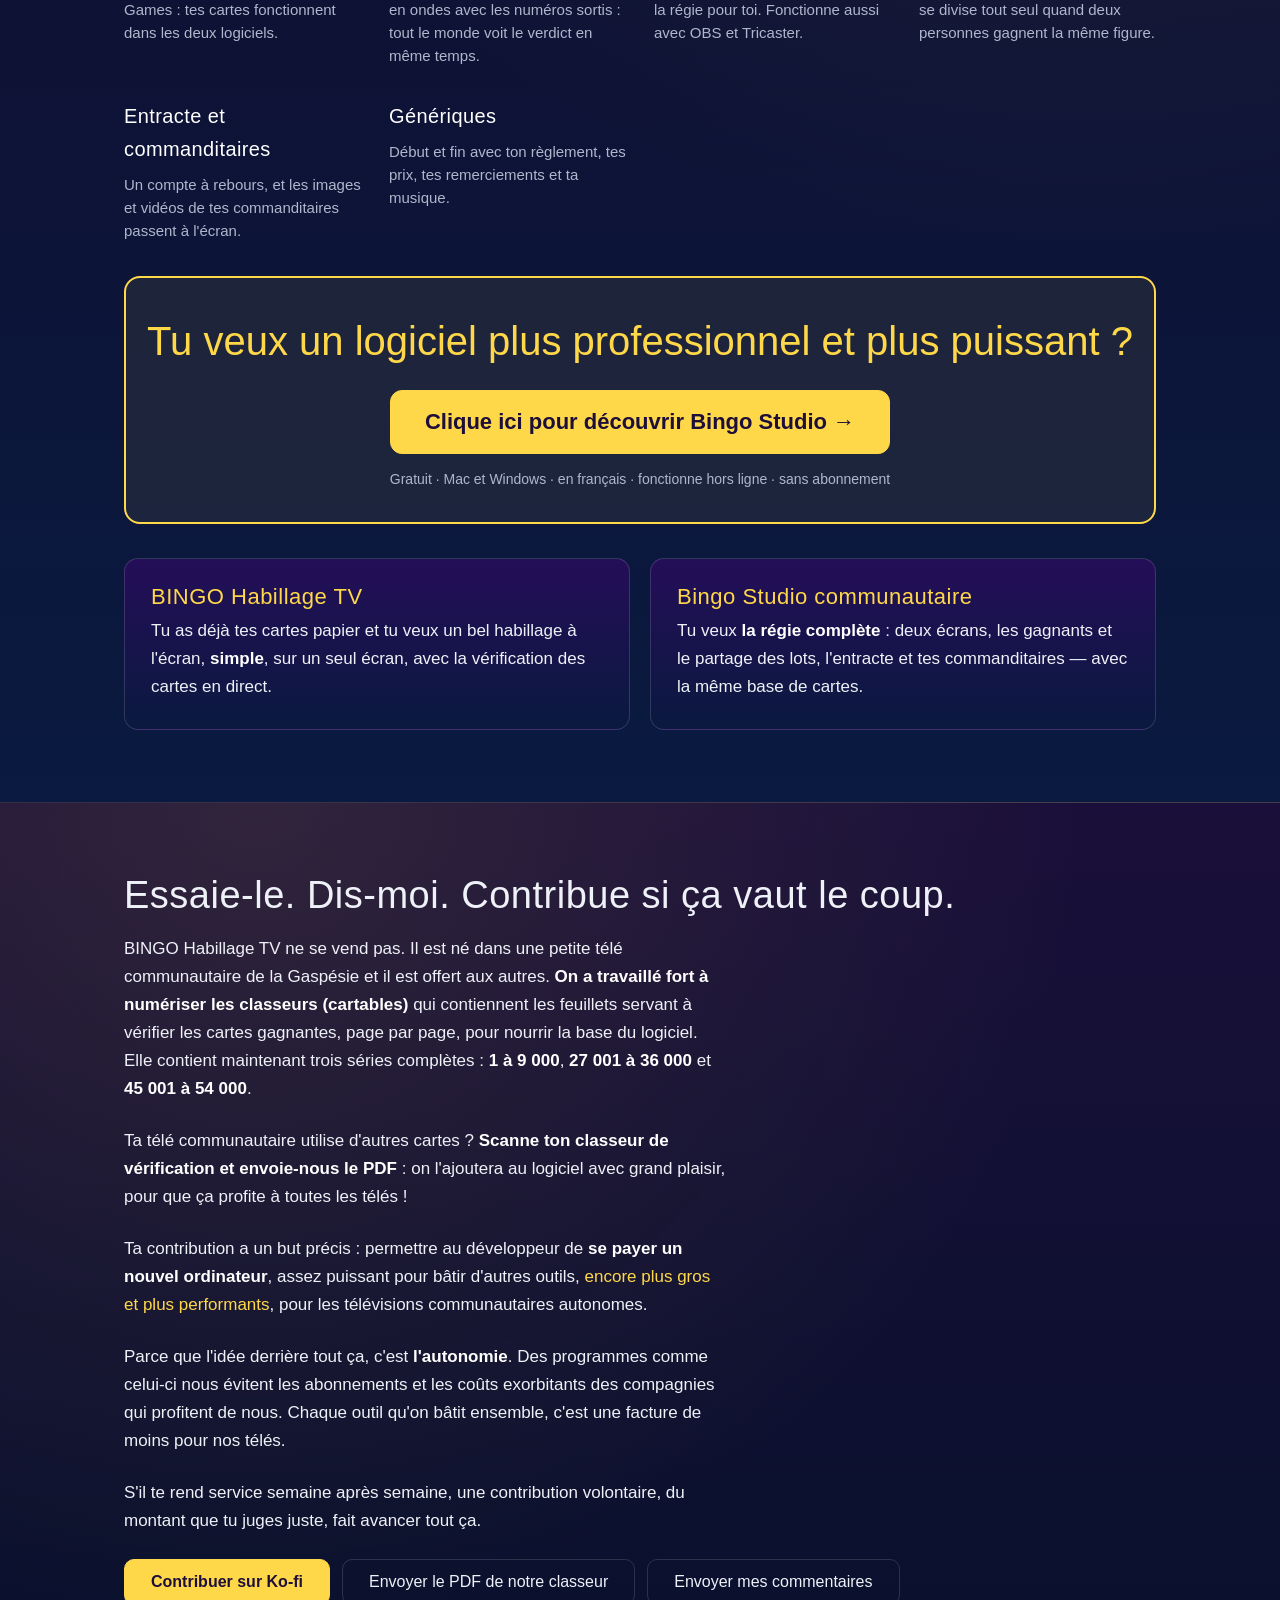
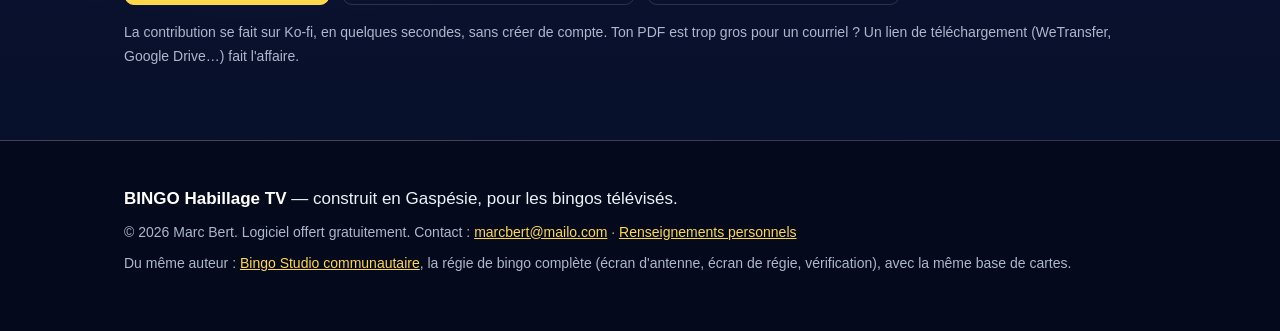
==== commit 40a3d127: "Version 2.31 : base complète, 27 000 cartes (trois séries) Co-Authored-By: Claude Opus 5.5 <noreply@" ====
--- a/index.html
+++ b/index.html
@@ -43,7 +43,7 @@
         À l'écran, par contre, <strong>ton bingo a l'air d'une vraie émission</strong> —
         et une carte gagnante se <strong>vérifie en quelques secondes, en direct</strong>.
       </p>
-      <span class="pastille">Version d'essai 2.30 · Mac et PC (Windows)</span>
+      <span class="pastille">Version d'essai 2.31 · Mac et PC (Windows)</span>
       <span class="pastille pastille-arrow">Compatible avec les cartes de bingo papier Arrow Games</span>
       <div class="boutons">
         <a class="bouton bouton-fort" href="#telecharger">Télécharger gratuitement</a>
@@ -172,18 +172,18 @@
       <p class="intro">
         Pour vérifier une carte, le logiciel doit connaître ses 24 numéros. La base de cartes
         papier est directement dans l'application : aucune connexion, aucune saisie de ta part.
-        À terme, trois séries : <strong>1&nbsp;→&nbsp;9&nbsp;000</strong>, <strong>27&nbsp;001&nbsp;→&nbsp;36&nbsp;000</strong> et
+        Trois séries complètes : <strong>1&nbsp;→&nbsp;9&nbsp;000</strong>, <strong>27&nbsp;001&nbsp;→&nbsp;36&nbsp;000</strong> et
         <strong>45&nbsp;001&nbsp;→&nbsp;54&nbsp;000</strong>.
       </p>
       <div class="chiffres">
-        <div class="chiffre"><b>27 000 cartes</b><span>Visées : 1 → 9 000, 27 001 → 36 000 et 45 001 → 54 000</span></div>
+        <div class="chiffre"><b>27 000 cartes</b><span>Trois séries complètes : 1 → 9 000, 27 001 → 36 000 et 45 001 → 54 000</span></div>
         <div class="chiffre">
-          <b>18 000 cartes</b>
-          <span>Déjà intégrées dans cette version d'essai : <strong>1&nbsp;→&nbsp;9&nbsp;000</strong> (base éprouvée en ondes
-            depuis des années) et <strong>27&nbsp;001&nbsp;→&nbsp;36&nbsp;000</strong> (série complète, lue et contre-vérifiée)</span>
-          <div class="jauge" aria-hidden="true"><i style="width:67%"></i></div>
+          <b>100 % intégrées</b>
+          <span><strong>1&nbsp;→&nbsp;9&nbsp;000</strong> : base éprouvée en ondes depuis des années.
+            <strong>27&nbsp;001&nbsp;→&nbsp;36&nbsp;000</strong> et <strong>45&nbsp;001&nbsp;→&nbsp;54&nbsp;000</strong> : lues et contre-vérifiées, carte par carte</span>
+          <div class="jauge" aria-hidden="true"><i style="width:100%"></i></div>
         </div>
-        <div class="chiffre"><b>En cours</b><span>45 001 → 54 000 est en numérisation et arrivera avec une prochaine mise à jour</span></div>
+        <div class="chiffre"><b>Ta série n'y est pas ?</b><span>Envoie-nous le PDF de ton classeur de vérification : on l'ajoutera, pour toutes les télés</span></div>
       </div>
       <h3 class="sous-titre-audit">Les cartes compatibles</h3>
       <p class="intro">
@@ -201,8 +201,8 @@
                 <td>Cartes de bingo papier Arrow Games</td>
                 <td class="ok">Intégrée</td></tr>
             <tr><td><strong>45&nbsp;001&nbsp;→&nbsp;54&nbsp;000</strong></td>
-                <td>Série à numériser</td>
-                <td>À venir</td></tr>
+                <td>Cartes de bingo papier Arrow Games</td>
+                <td class="ok">Intégrée</td></tr>
           </tbody>
         </table>
       </div>
@@ -244,12 +244,12 @@
         <a class="telechargement" href="https://github.com/bingoTCA/bingo-habillage-tv/releases/latest/download/BINGO-Habillage-TV-mac.dmg">
           <span class="tele-titre">Mac</span>
           <span class="tele-detail">Mac avec puce Apple (M1, M2, M3, M4) · macOS 13 Ventura ou plus récent</span>
-          <span class="tele-etat">Télécharger la version 2.30 · 164 Mo</span>
+          <span class="tele-etat">Télécharger la version 2.31 · 164 Mo</span>
         </a>
         <a class="telechargement" href="https://github.com/bingoTCA/bingo-habillage-tv/releases/latest/download/BINGO-Habillage-TV-windows.exe">
           <span class="tele-titre">PC (Windows)</span>
           <span class="tele-detail">Windows 10 ou 11 (64 bits) · nouveau : dis-moi comment ça se passe sur ton PC</span>
-          <span class="tele-etat">Télécharger la version 2.30 · 148 Mo</span>
+          <span class="tele-etat">Télécharger la version 2.31 · 148 Mo</span>
         </a>
       </div>
       <p class="petit" style="margin-top:18px">
@@ -509,10 +509,9 @@
       <h2>Essaie-le. Dis-moi. Contribue si ça vaut le coup.</h2>
       <p class="intro">
         BINGO Habillage TV ne se vend pas. Il est né dans une petite télé communautaire de la Gaspésie
-        et il est offert aux autres. En ce moment, <strong>on travaille fort à numériser les classeurs
+        et il est offert aux autres. <strong>On a travaillé fort à numériser les classeurs
         (cartables)</strong> qui contiennent les feuillets servant à vérifier les cartes gagnantes, page par
-        page, pour nourrir la base du logiciel. À terme, elle contiendra trois
-        séries : <strong>1&nbsp;à&nbsp;9&nbsp;000</strong>, <strong>27&nbsp;001&nbsp;à&nbsp;36&nbsp;000</strong> et <strong>45&nbsp;001&nbsp;à&nbsp;54&nbsp;000</strong>.
+        page, pour nourrir la base du logiciel. Elle contient maintenant trois séries complètes : <strong>1&nbsp;à&nbsp;9&nbsp;000</strong>, <strong>27&nbsp;001&nbsp;à&nbsp;36&nbsp;000</strong> et <strong>45&nbsp;001&nbsp;à&nbsp;54&nbsp;000</strong>.
       </p>
       <p class="intro">
         Ta télé communautaire utilise d'autres cartes ? <strong>Scanne ton classeur de vérification et
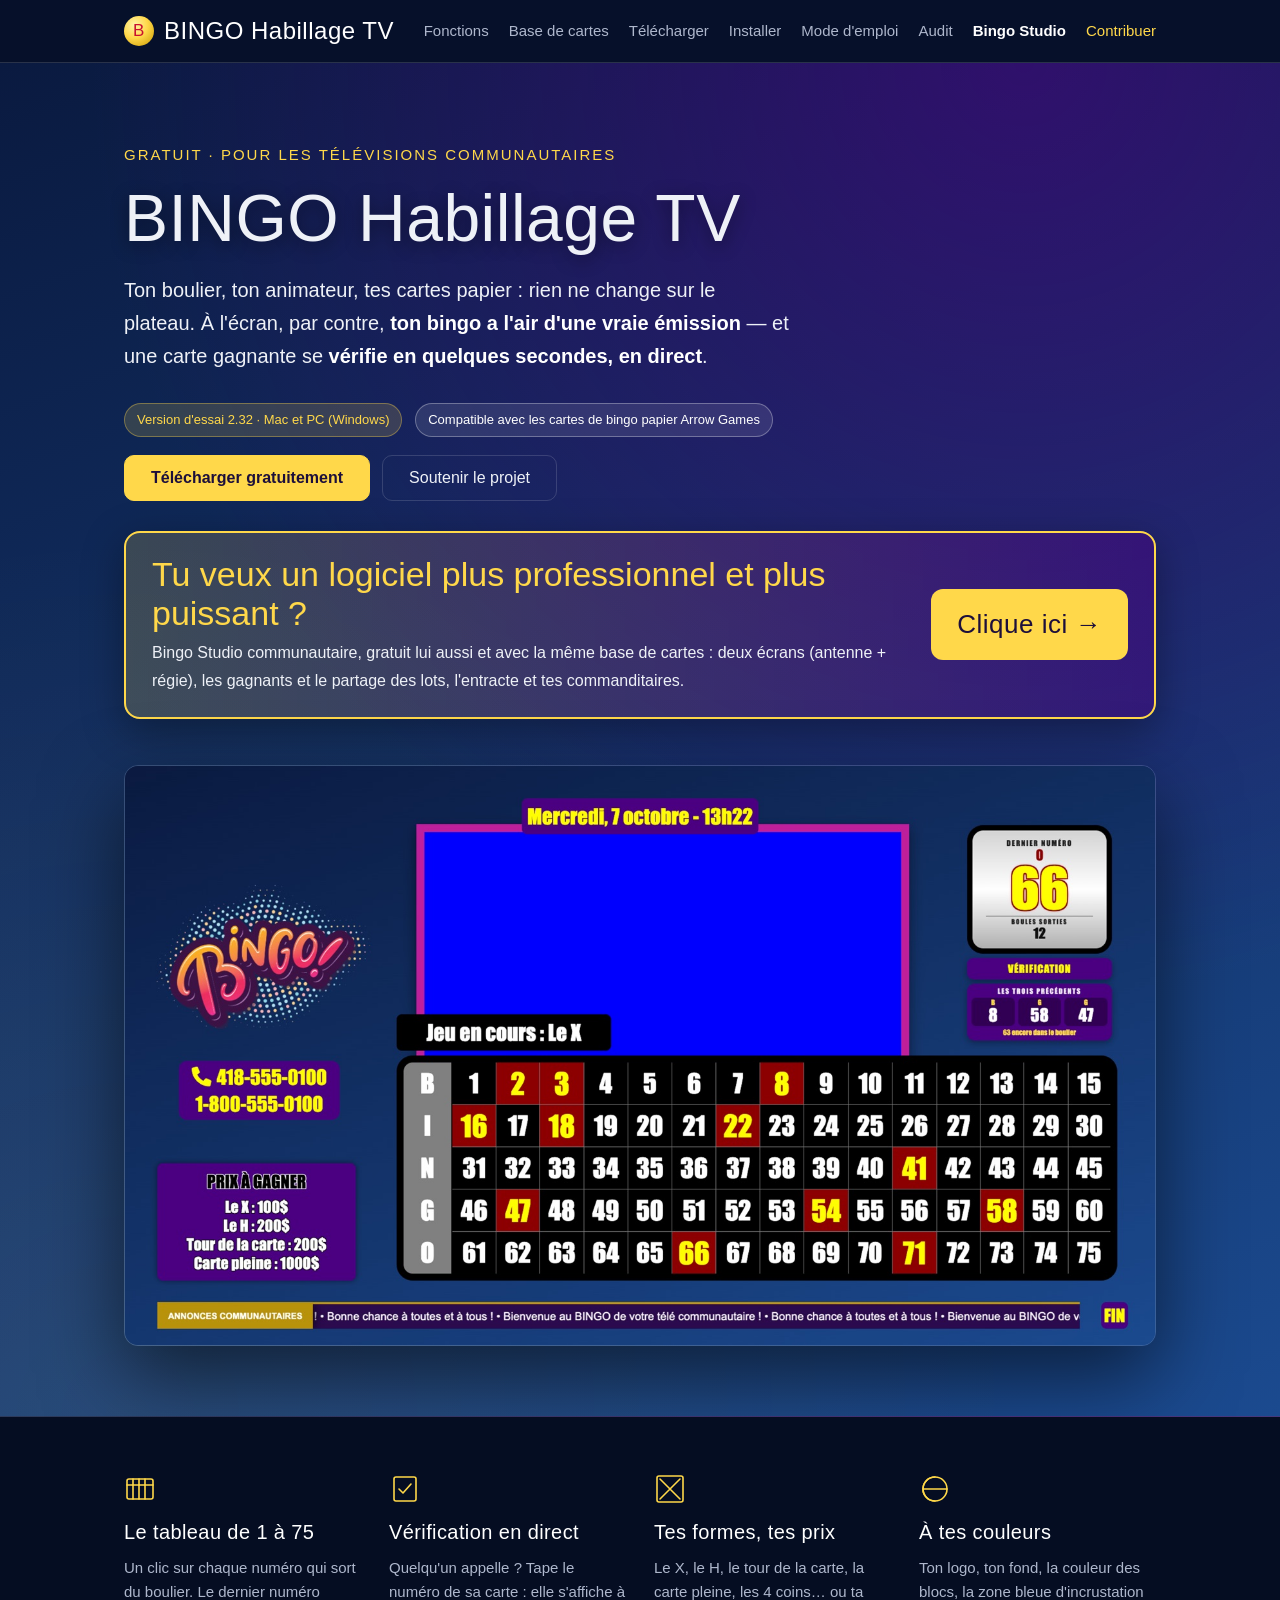
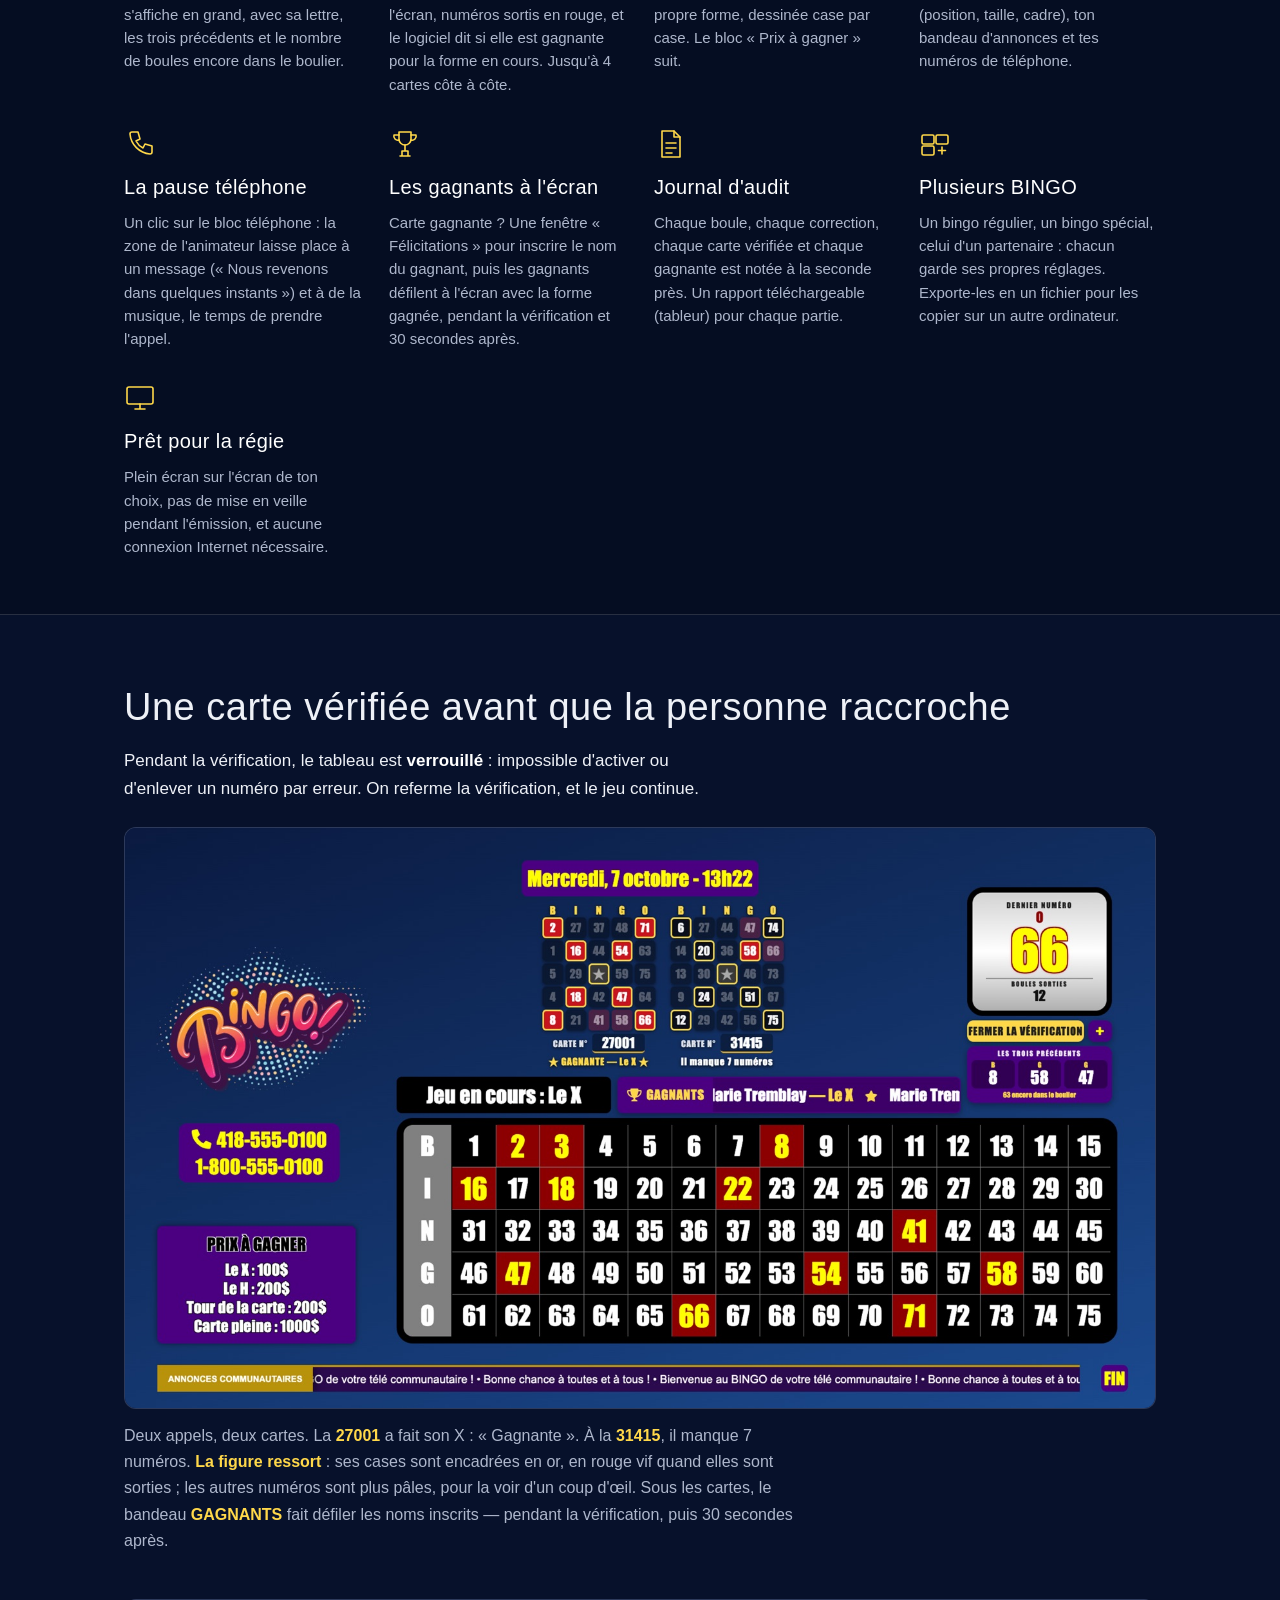
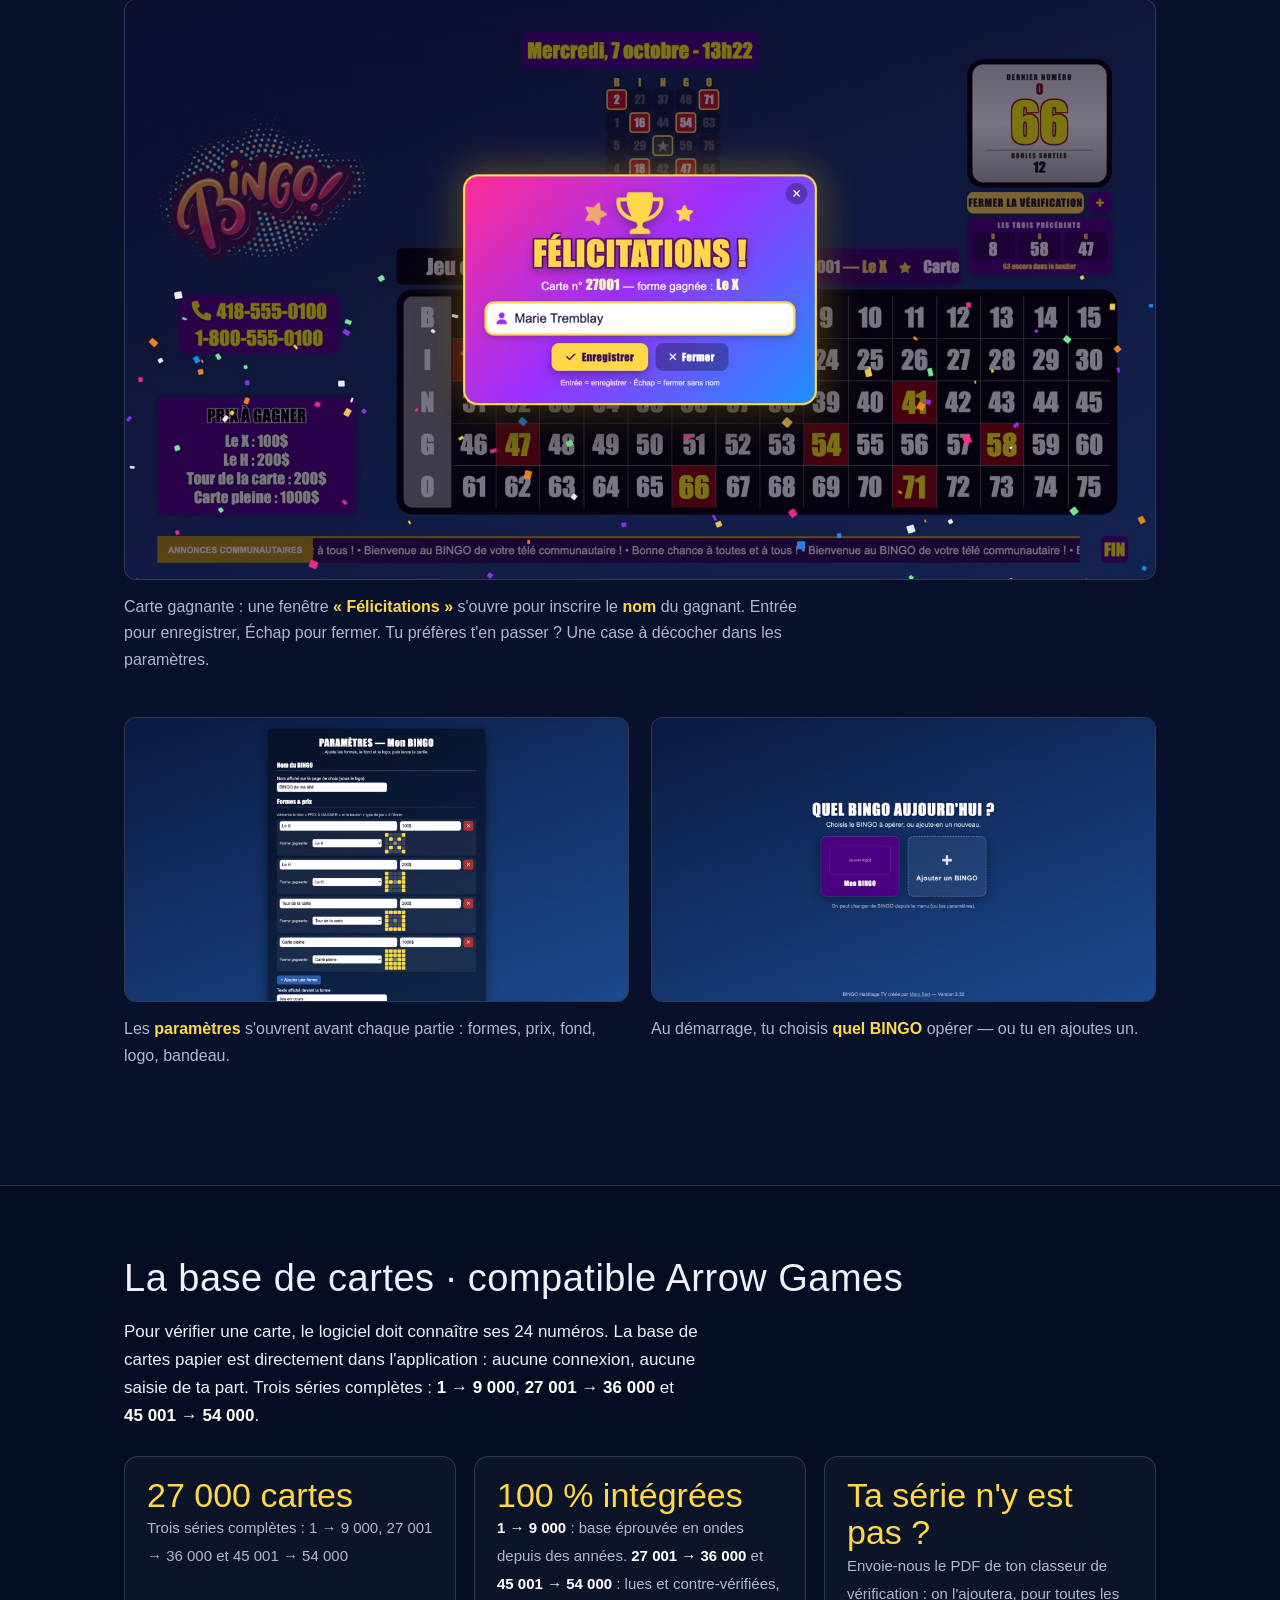
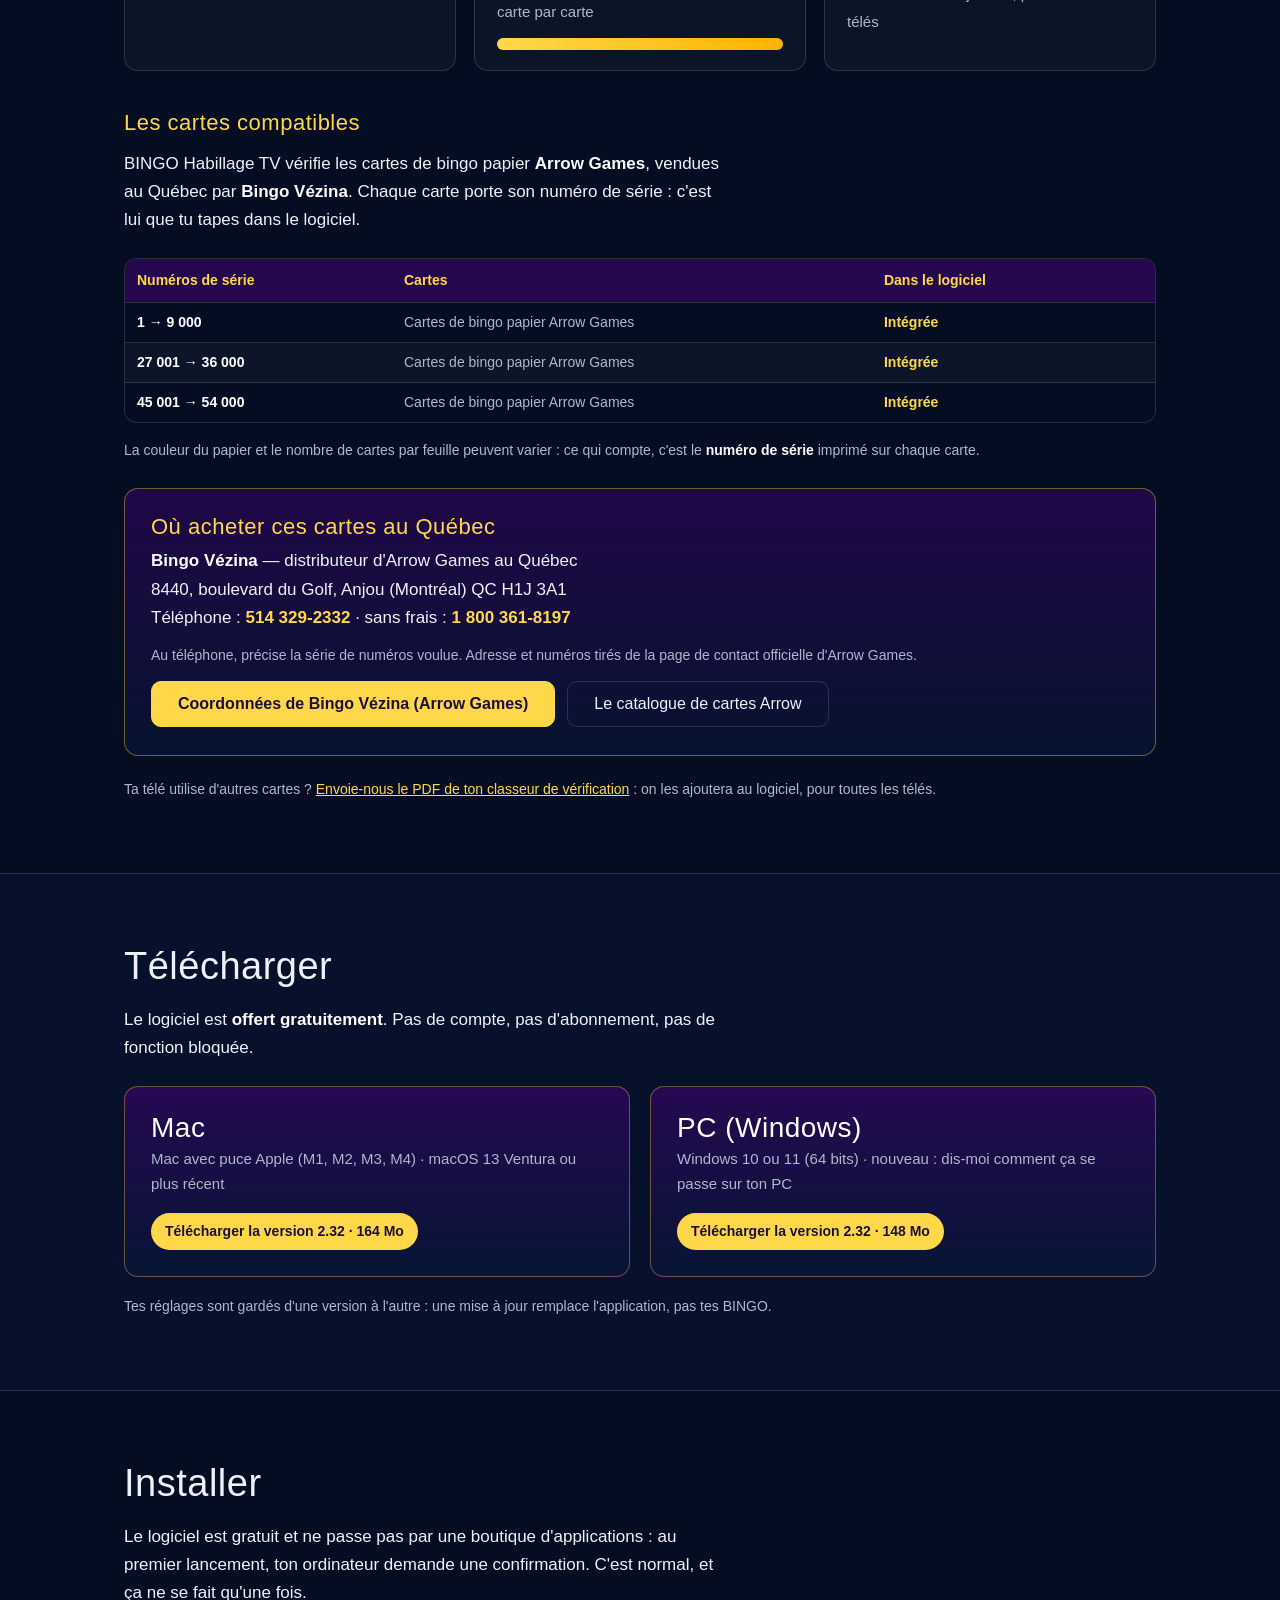
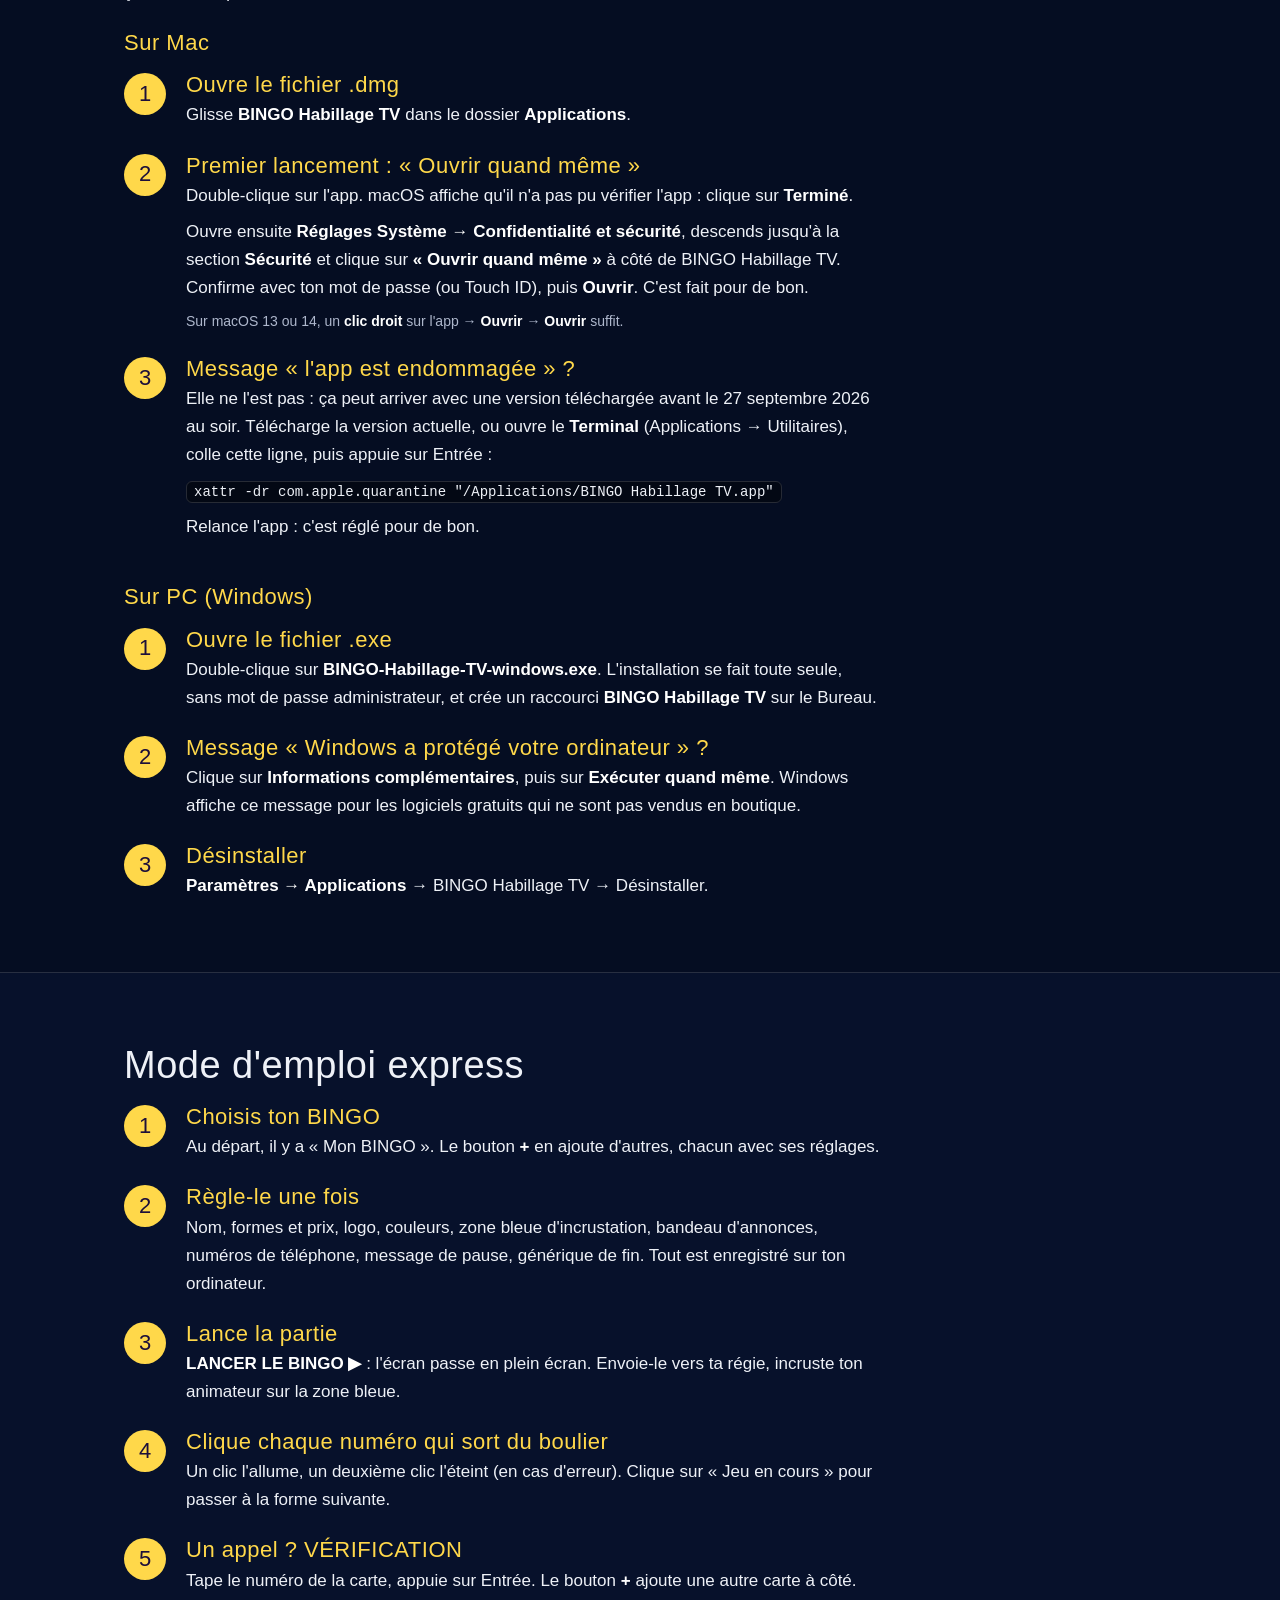
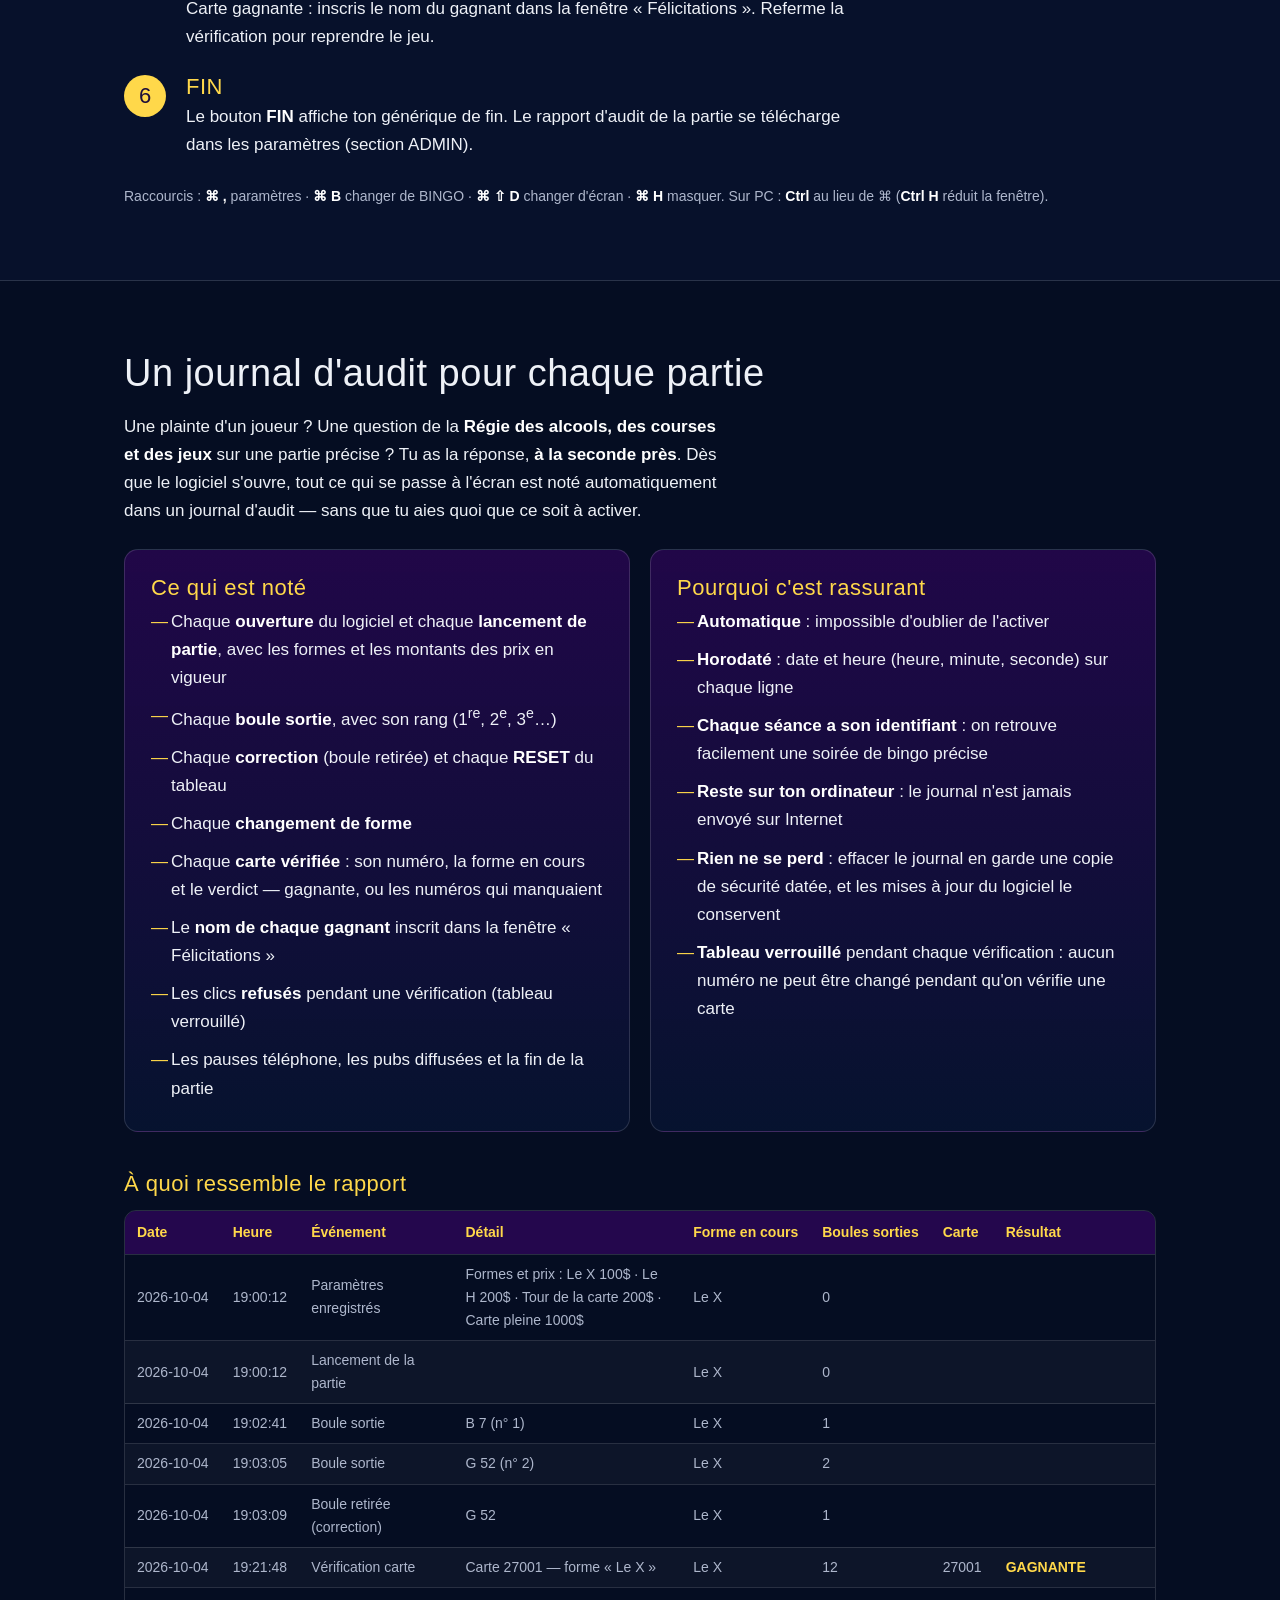
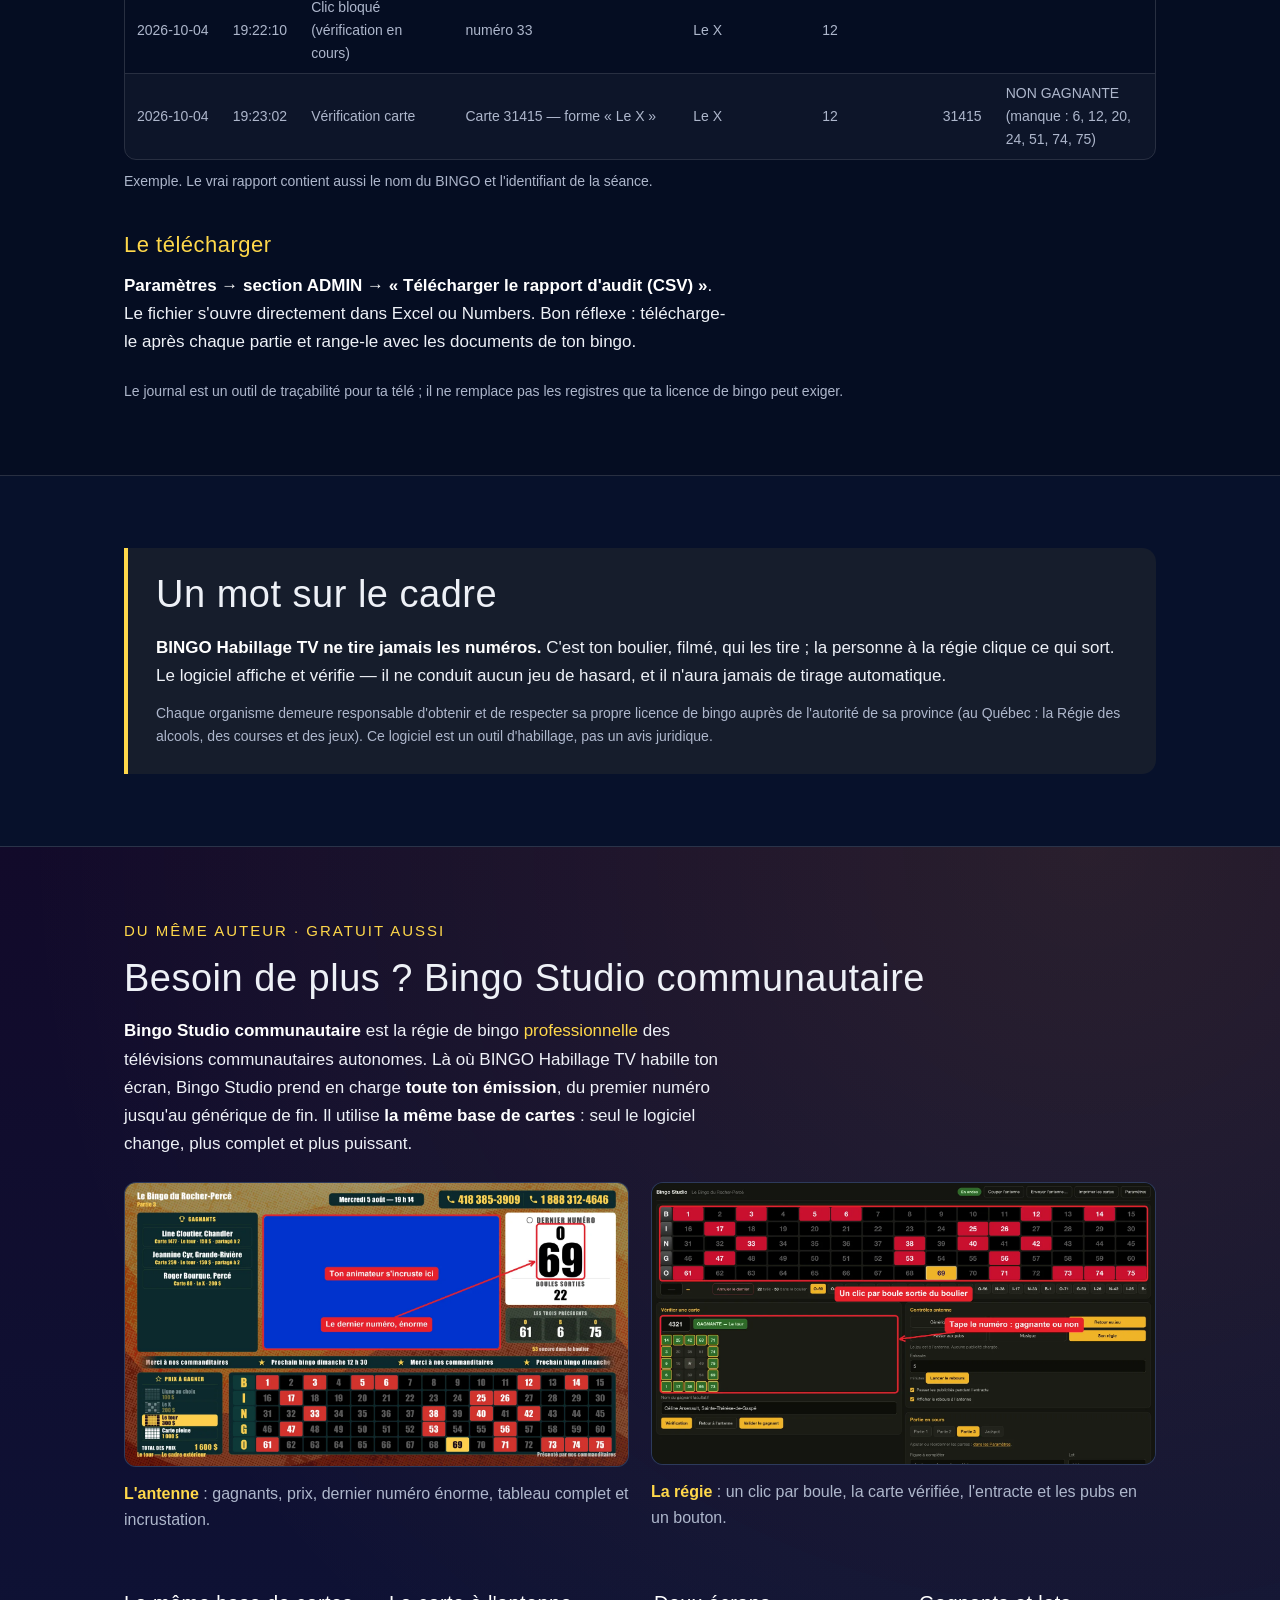
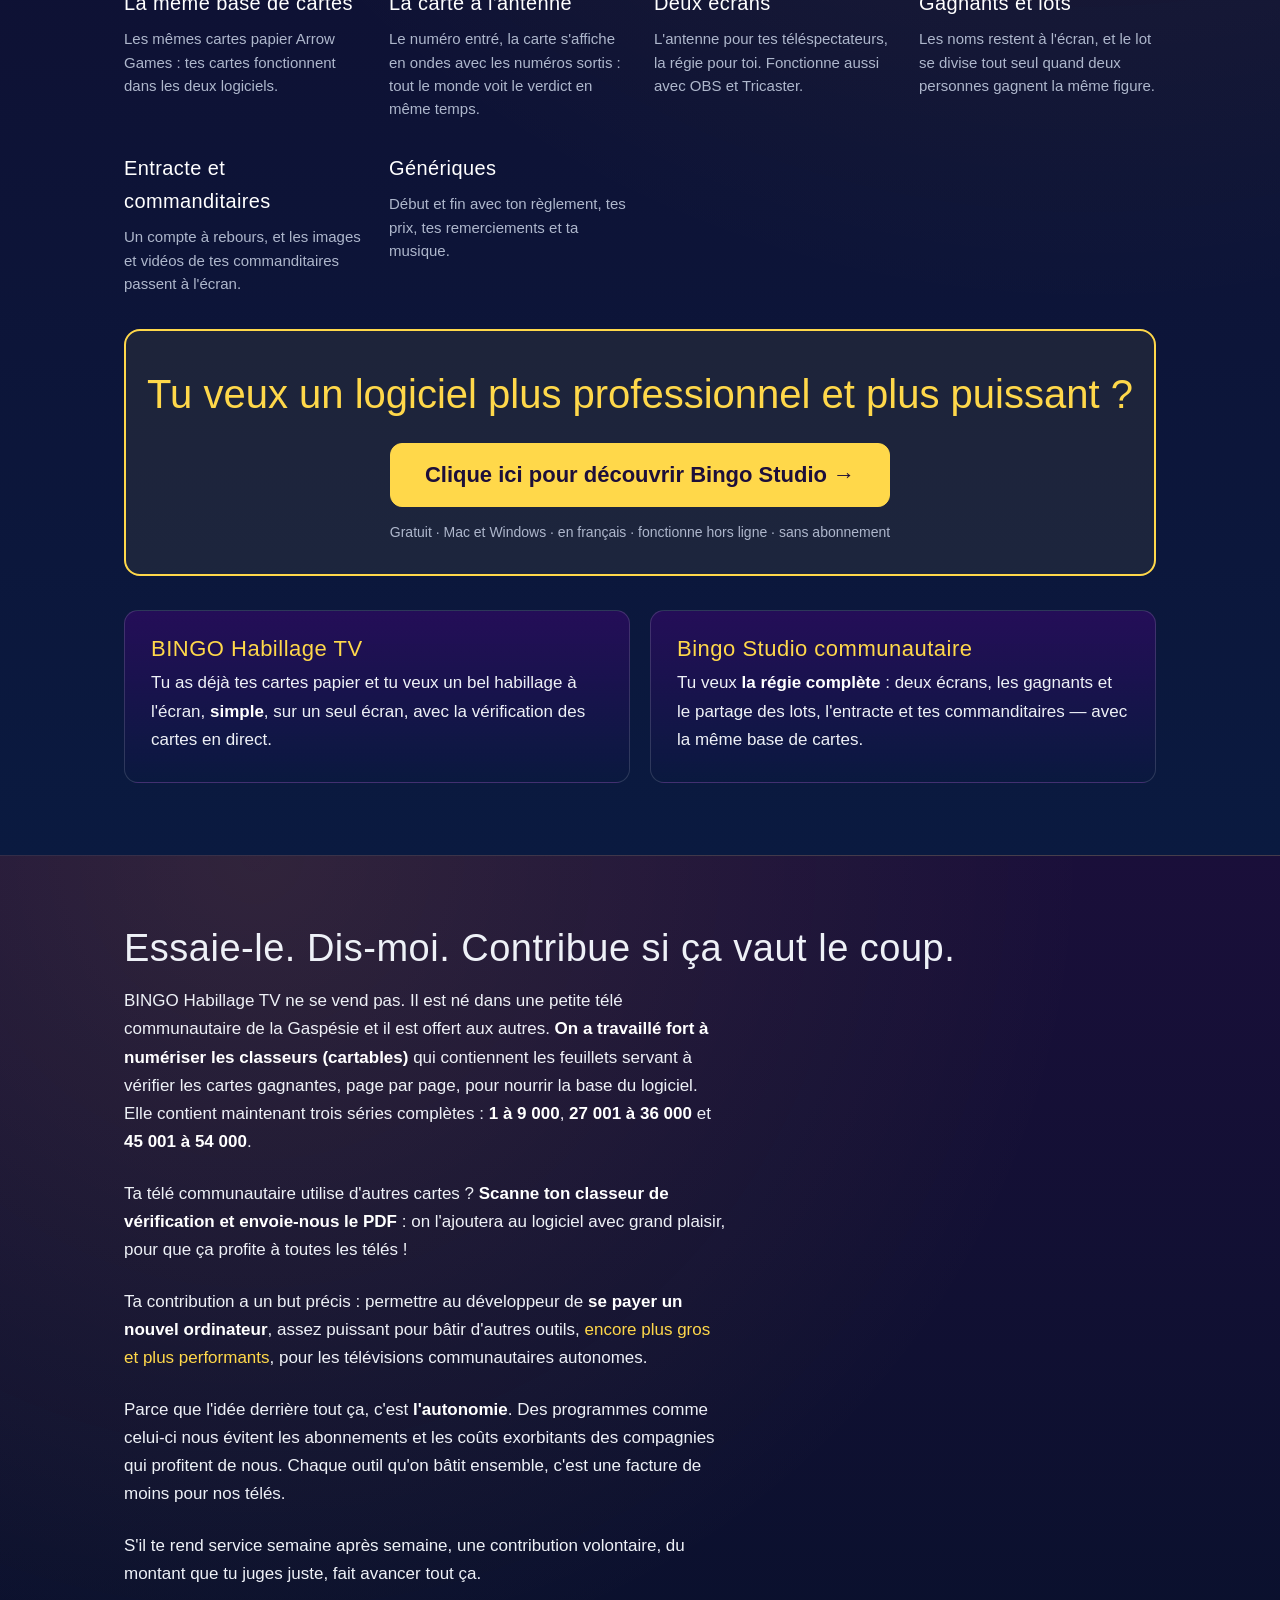
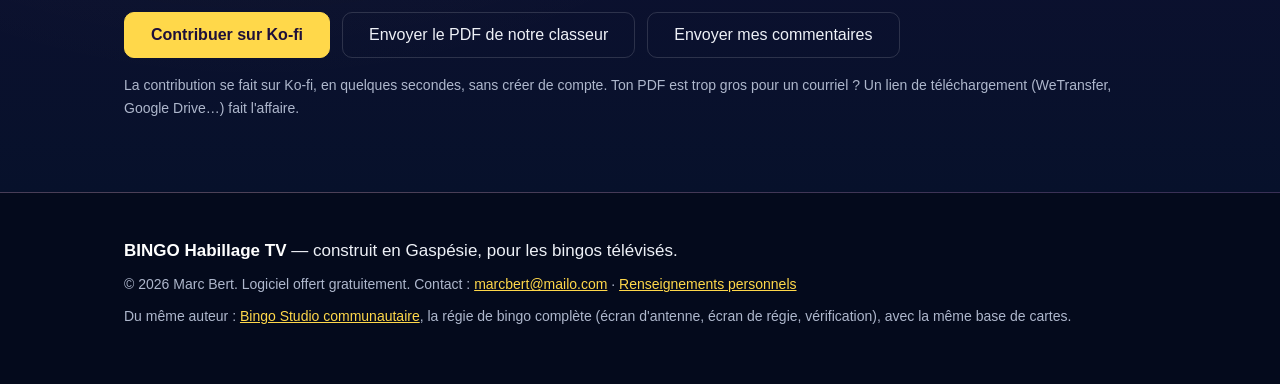
==== commit 8eab01ba: "Version 2.32 : figure mise en valeur à la vérification, bandeau GAGNANTS 30 s ; nouvelles captures C" ====
--- a/index.html
+++ b/index.html
@@ -4,13 +4,18 @@
 <meta charset="utf-8">
 <meta name="viewport" content="width=device-width, initial-scale=1">
 <title>BINGO Habillage TV — l'habillage à l'écran de ton bingo télévisé (gratuit)</title>
-<meta name="description" content="Logiciel gratuit pour Mac et PC : l'habillage à l'écran d'un bingo télévisé. Tableau 1 à 75, dernier numéro, formes et prix, bandeau d'annonces, zone d'incrustation de l'animateur et vérification des cartes gagnantes en direct.">
-<!-- Version d'essai : la page n'est pas indexée par les moteurs de recherche.
-     Retirer cette ligne le jour où on veut qu'on la trouve sur Google. -->
-<meta name="robots" content="noindex">
-<meta property="og:title" content="BINGO Habillage TV">
-<meta property="og:description" content="Logiciel gratuit : l'habillage à l'écran de ton bingo télévisé, avec vérification des cartes en direct.">
+<meta name="description" content="Logiciel gratuit pour Mac et PC : l'habillage à l'écran d'un bingo télévisé. Tableau 1 à 75, dernier numéro, formes et prix, bandeau d'annonces, zone d'incrustation de l'animateur et vérification des cartes gagnantes en direct. Compatible avec les cartes de bingo papier Arrow Games (27 000 cartes).">
+<link rel="canonical" href="https://bingotca.github.io/bingo-habillage-tv/">
+<!-- Aperçu quand le lien est partagé (Facebook, Messenger, courriel…) -->
+<meta property="og:type" content="website">
+<meta property="og:url" content="https://bingotca.github.io/bingo-habillage-tv/">
+<meta property="og:title" content="BINGO Habillage TV — logiciel gratuit pour les bingos télévisés">
+<meta property="og:description" content="L'habillage à l'écran de ton bingo télévisé, avec vérification des cartes gagnantes en direct. Gratuit, pour Mac et PC. Compatible avec les cartes Arrow Games.">
+<meta property="og:image" content="https://bingotca.github.io/bingo-habillage-tv/images/jeu.jpg">
+<meta property="og:image:width" content="1600">
+<meta property="og:image:height" content="900">
 <meta property="og:locale" content="fr_CA">
+<meta name="twitter:card" content="summary_large_image">
 <link rel="stylesheet" href="style.css?v=7">
 </head>
 <body>
@@ -43,7 +48,7 @@
         À l'écran, par contre, <strong>ton bingo a l'air d'une vraie émission</strong> —
         et une carte gagnante se <strong>vérifie en quelques secondes, en direct</strong>.
       </p>
-      <span class="pastille">Version d'essai 2.31 · Mac et PC (Windows)</span>
+      <span class="pastille">Version d'essai 2.32 · Mac et PC (Windows)</span>
       <span class="pastille pastille-arrow">Compatible avec les cartes de bingo papier Arrow Games</span>
       <div class="boutons">
         <a class="bouton bouton-fort" href="#telecharger">Télécharger gratuitement</a>
@@ -60,7 +65,7 @@
       </a>
 
       <figure class="capture-heros">
-        <img src="images/jeu.jpg?v=229" width="1600" height="900"
+        <img src="images/jeu.jpg?v=232" width="1600" height="900"
              alt="L'écran d'antenne : le tableau de 1 à 75 avec les numéros sortis en rouge, le dernier numéro en grand,
                   les trois précédents, la forme en cours, les prix à gagner, les numéros de téléphone,
                   le bandeau d'annonces et la zone bleue où s'incruste l'animateur.">
@@ -100,7 +105,7 @@
         <li>
           <svg viewBox="0 0 32 32"><path d="M10 4h12v7a6 6 0 0 1-12 0z"/><path d="M10 7H5a4 4 0 0 0 5 5M22 7h5a4 4 0 0 1-5 5M16 17v6M11 28h10M13 23h6v5h-6z"/></svg>
           <strong>Les gagnants à l'écran</strong>
-          <span>Carte gagnante ? Une fenêtre « Félicitations » pour inscrire le nom du gagnant, puis les gagnants défilent à l'écran avec la forme gagnée.</span>
+          <span>Carte gagnante ? Une fenêtre « Félicitations » pour inscrire le nom du gagnant, puis les gagnants défilent à l'écran avec la forme gagnée, pendant la vérification et 30 secondes après.</span>
         </li>
         <li>
           <svg viewBox="0 0 32 32"><path d="M8 3h12l6 6v20H8z"/><path d="M20 3v6h6M12 15h10M12 20h10M12 25h6"/></svg>
@@ -130,18 +135,19 @@
         d'activer ou d'enlever un numéro par erreur. On referme la vérification, et le jeu continue.
       </p>
       <figure class="apercu">
-        <img src="images/verification.jpg?v=229" width="1600" height="900" loading="lazy"
+        <img src="images/verification.jpg?v=232" width="1600" height="900" loading="lazy"
              alt="Deux cartes vérifiées à l'écran à la place de la zone de l'animateur : la carte 27001,
                   gagnante pour le X, et la carte 31415, à qui il manque 7 numéros.">
         <figcaption>
           Deux appels, deux cartes. La <strong>27001</strong> a fait son X : « Gagnante ».
-          À la <strong>31415</strong>, il manque 7 numéros. Les cases de la forme à faire sont
-          encadrées en or, les numéros déjà sortis sont en rouge. Sous les cartes, le bandeau
-          <strong>GAGNANTS</strong> fait défiler les noms déjà inscrits.
+          À la <strong>31415</strong>, il manque 7 numéros. <strong>La figure ressort</strong> : ses cases sont
+          encadrées en or, en rouge vif quand elles sont sorties ; les autres numéros sont plus pâles, pour
+          la voir d'un coup d'œil. Sous les cartes, le bandeau <strong>GAGNANTS</strong> fait défiler les noms
+          inscrits — pendant la vérification, puis 30 secondes après.
         </figcaption>
       </figure>
       <figure class="apercu">
-        <img src="images/gagnant.jpg?v=229" width="1600" height="900" loading="lazy"
+        <img src="images/gagnant.jpg?v=232" width="1600" height="900" loading="lazy"
              alt="La fenêtre Félicitations : trophée, confettis, carte 27001, forme gagnée Le X,
                   champ Nom du gagnant, boutons Enregistrer et Fermer.">
         <figcaption>
@@ -244,12 +250,12 @@
         <a class="telechargement" href="https://github.com/bingoTCA/bingo-habillage-tv/releases/latest/download/BINGO-Habillage-TV-mac.dmg">
           <span class="tele-titre">Mac</span>
           <span class="tele-detail">Mac avec puce Apple (M1, M2, M3, M4) · macOS 13 Ventura ou plus récent</span>
-          <span class="tele-etat">Télécharger la version 2.31 · 164 Mo</span>
+          <span class="tele-etat">Télécharger la version 2.32 · 164 Mo</span>
         </a>
         <a class="telechargement" href="https://github.com/bingoTCA/bingo-habillage-tv/releases/latest/download/BINGO-Habillage-TV-windows.exe">
           <span class="tele-titre">PC (Windows)</span>
           <span class="tele-detail">Windows 10 ou 11 (64 bits) · nouveau : dis-moi comment ça se passe sur ton PC</span>
-          <span class="tele-etat">Télécharger la version 2.31 · 148 Mo</span>
+          <span class="tele-etat">Télécharger la version 2.32 · 148 Mo</span>
         </a>
       </div>
       <p class="petit" style="margin-top:18px">
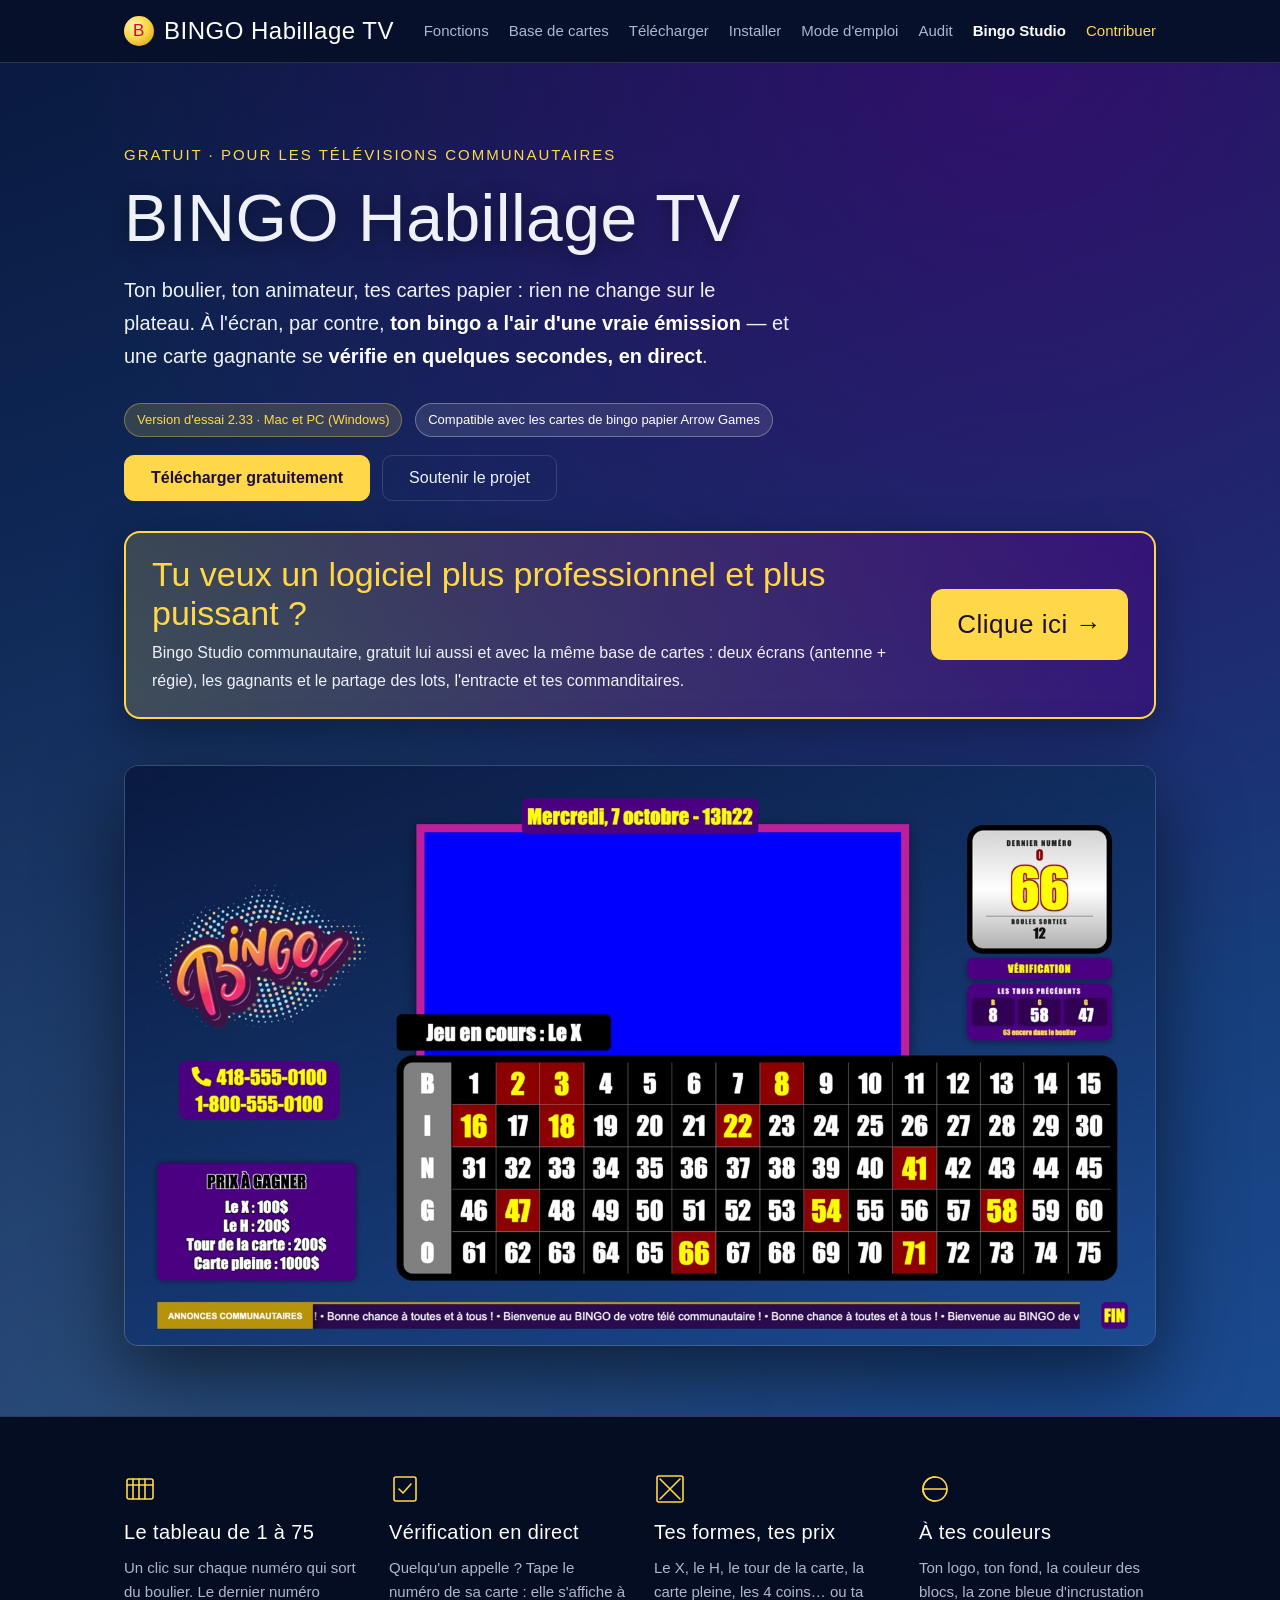
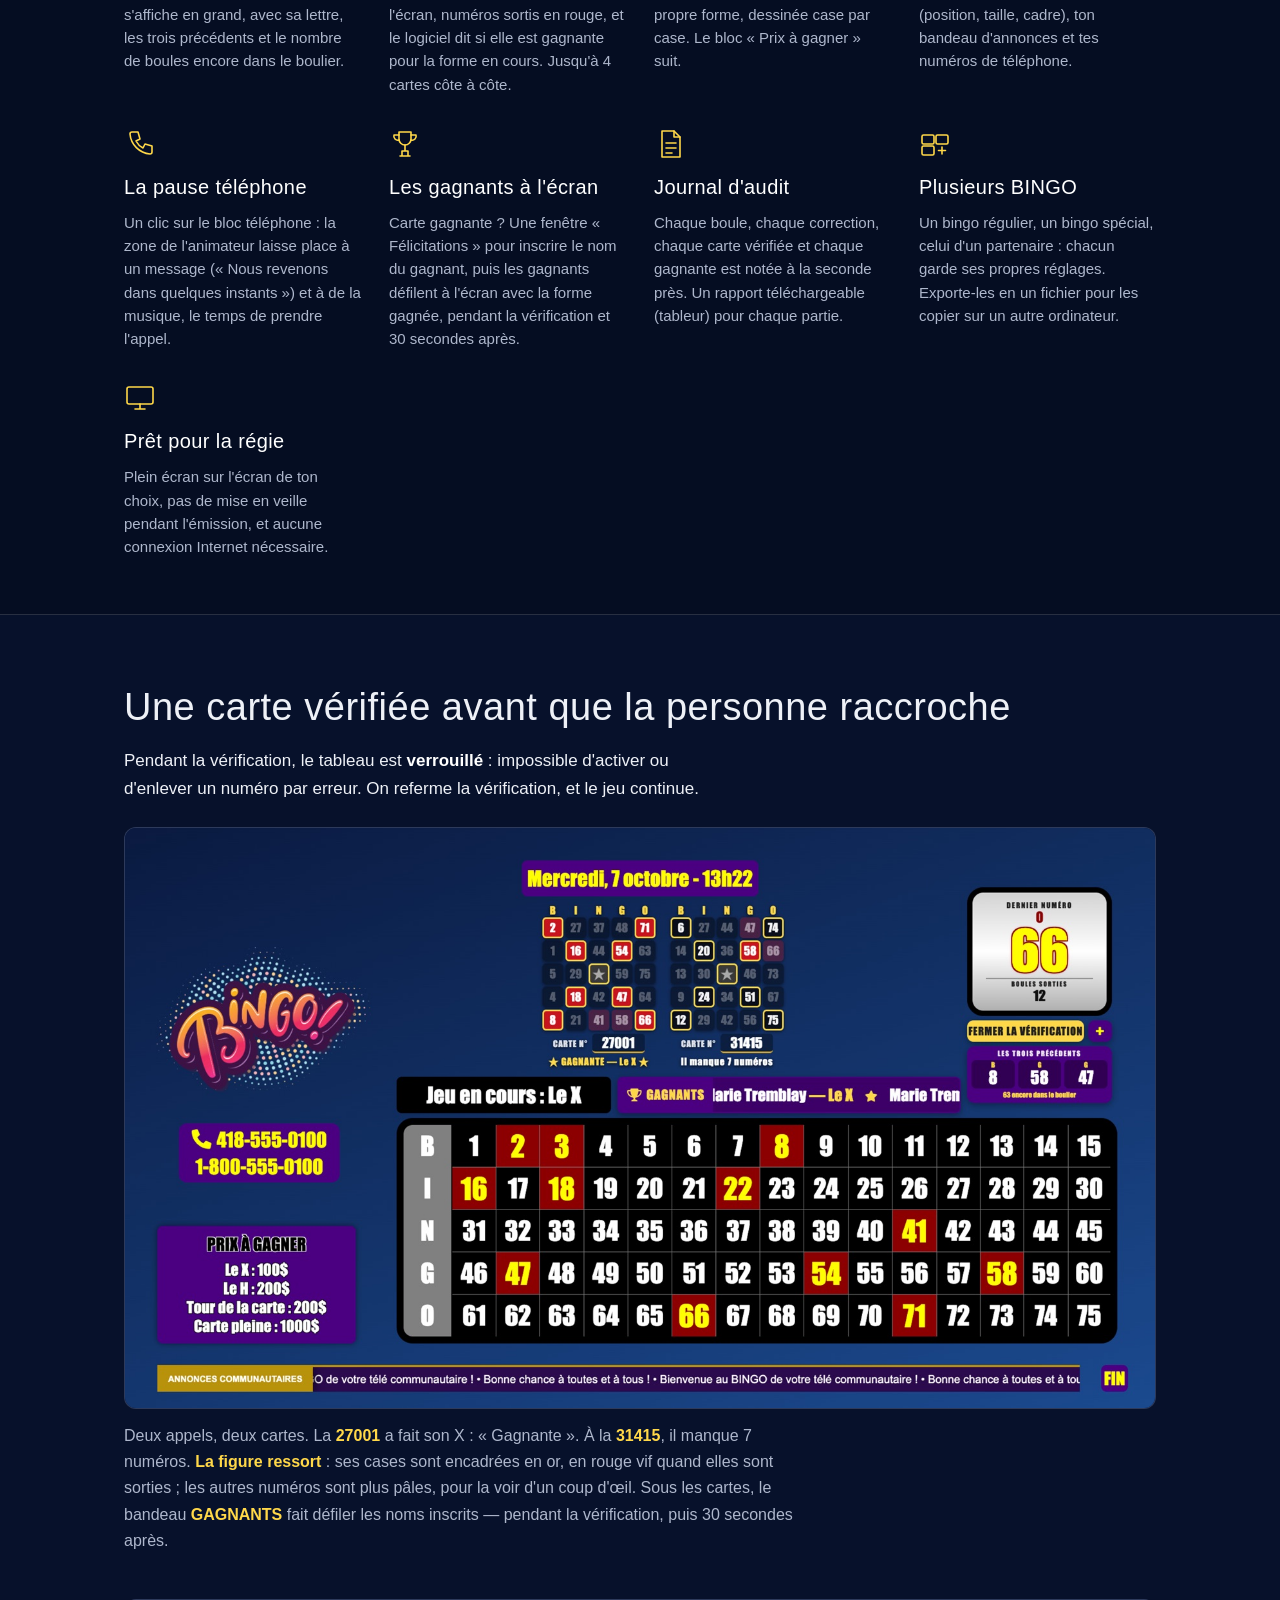
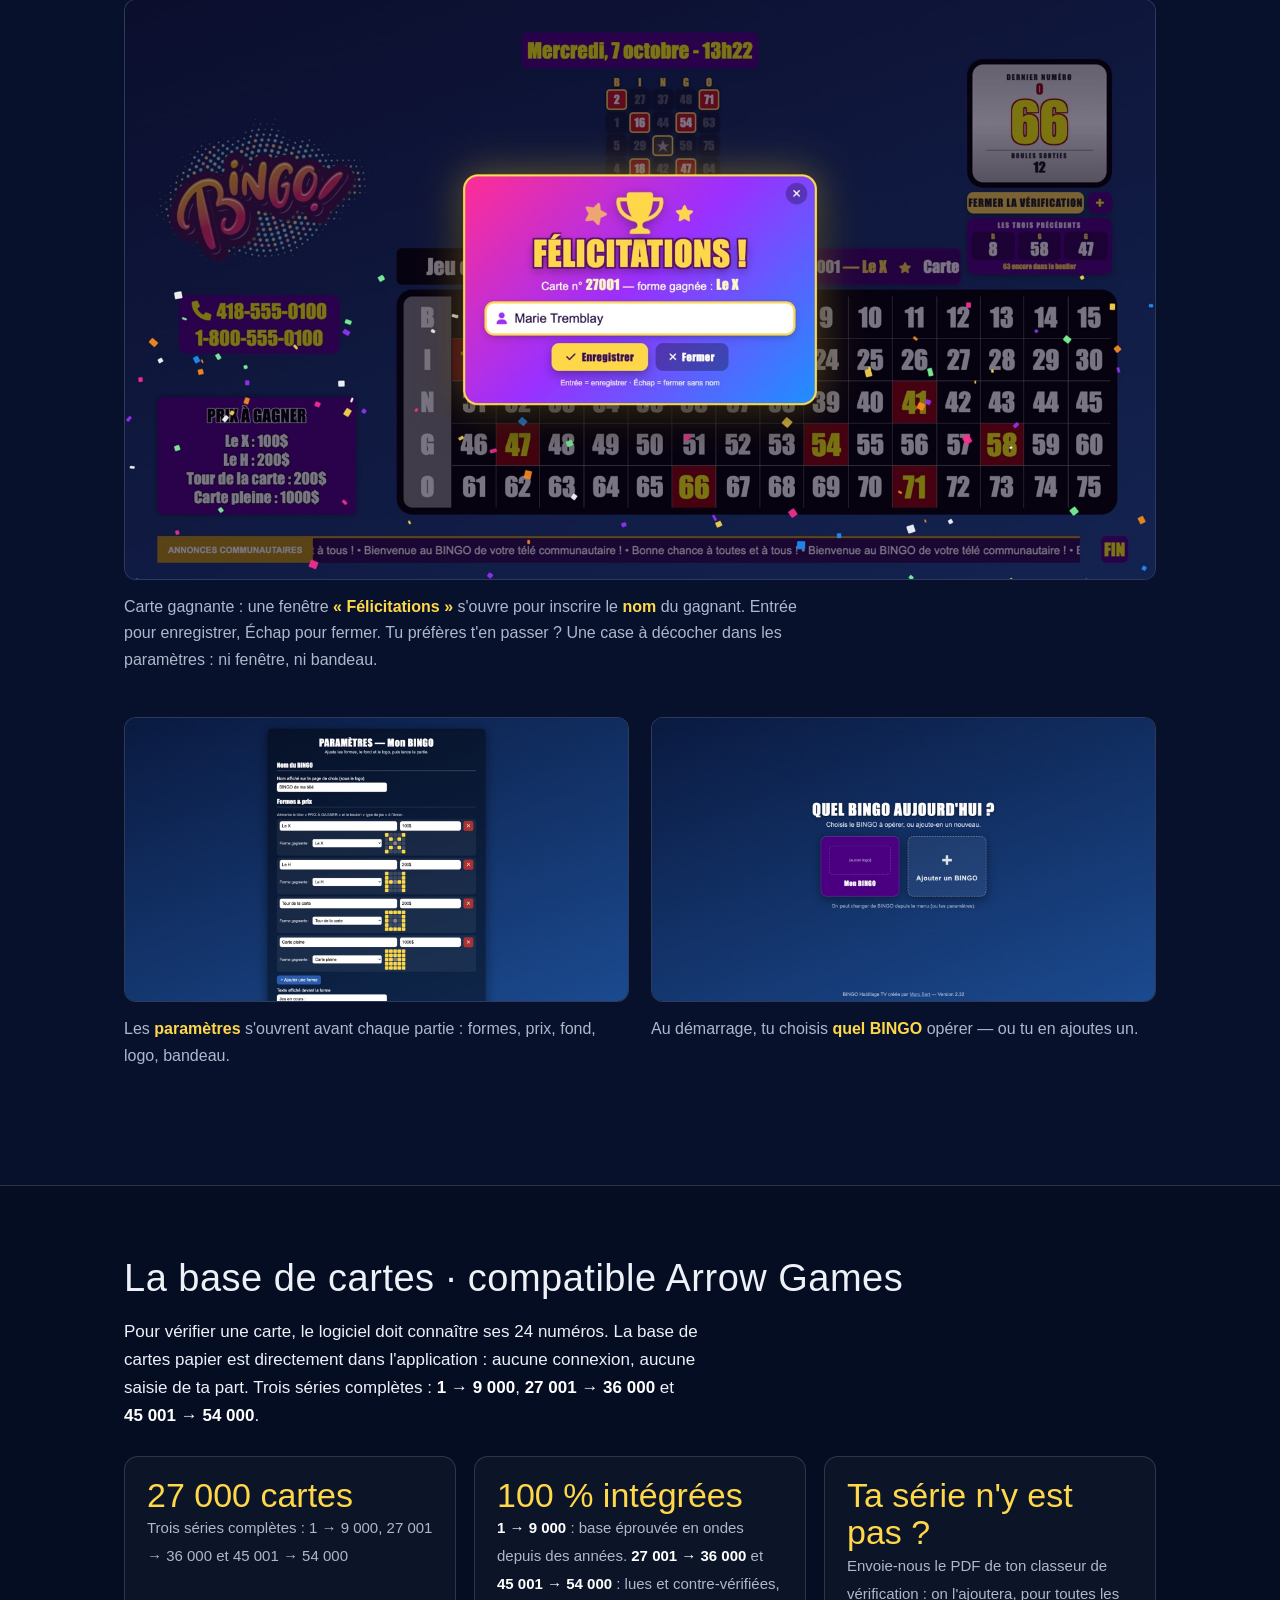
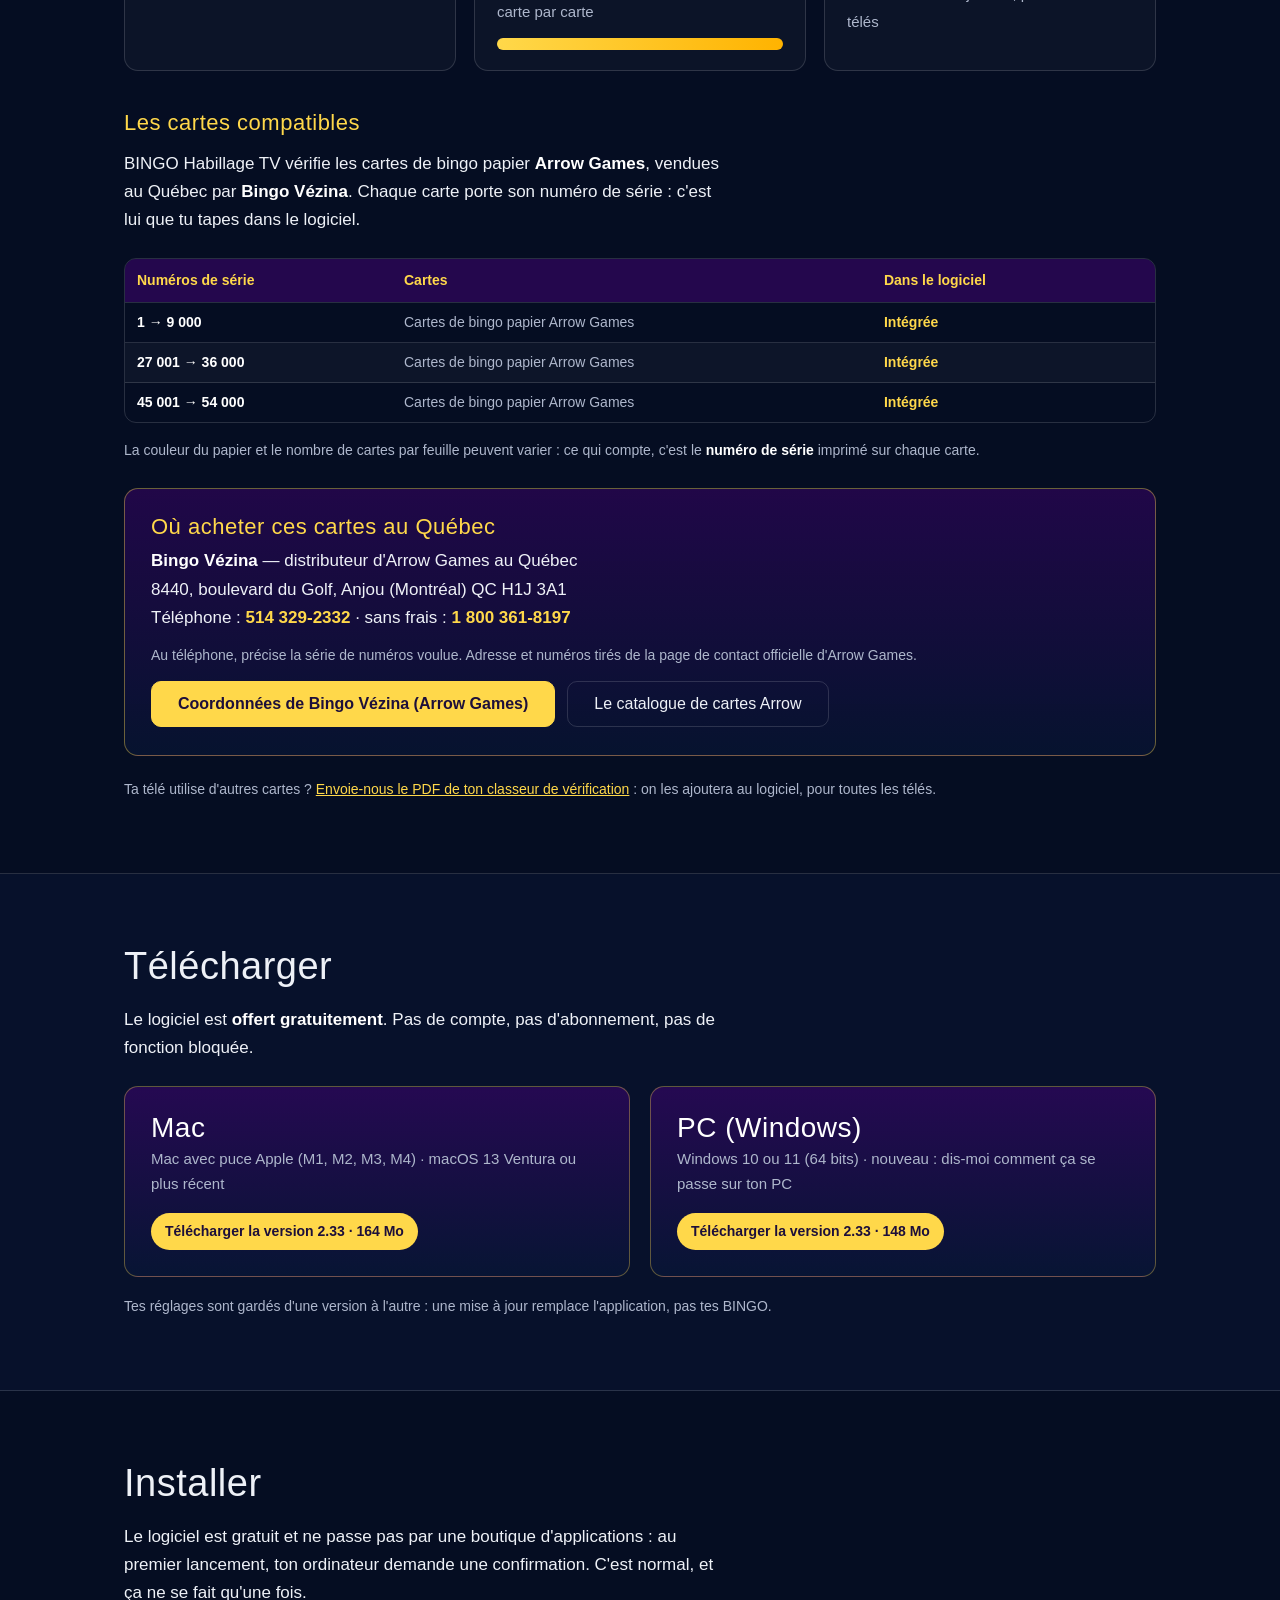
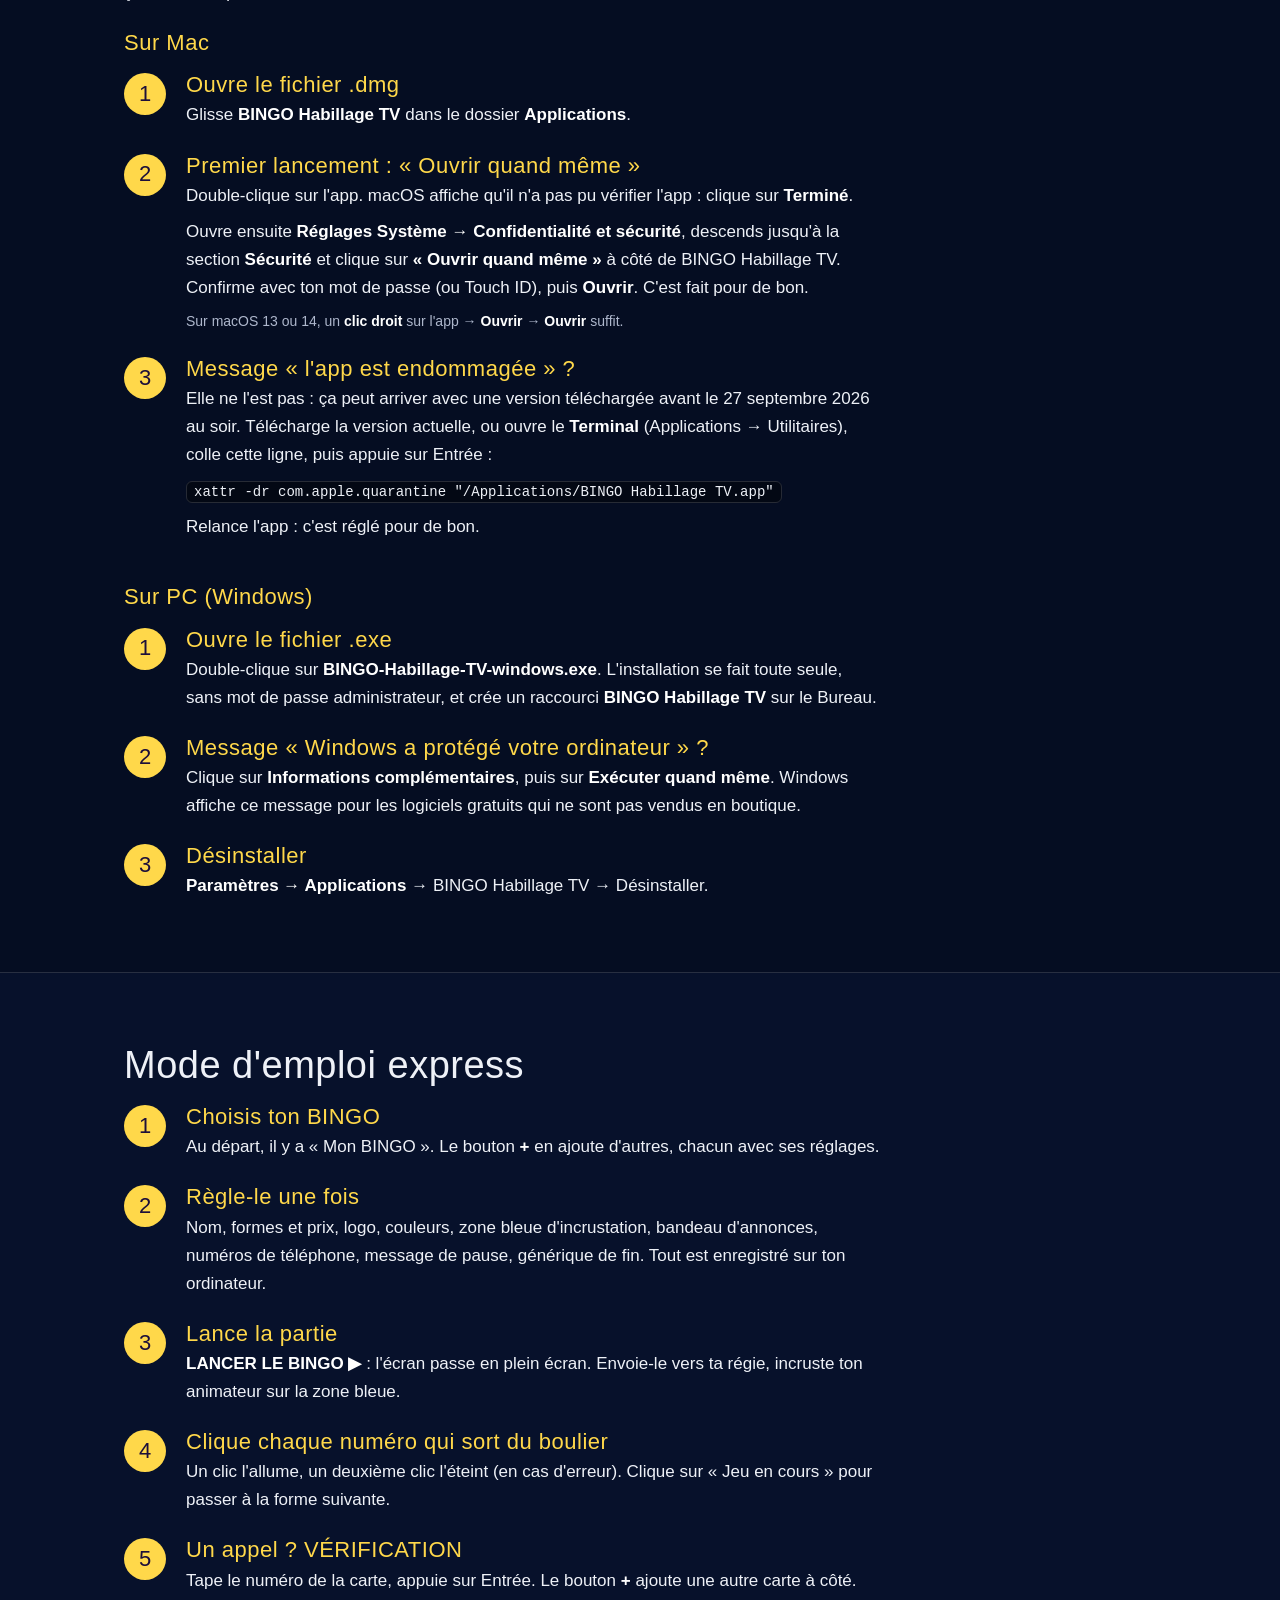
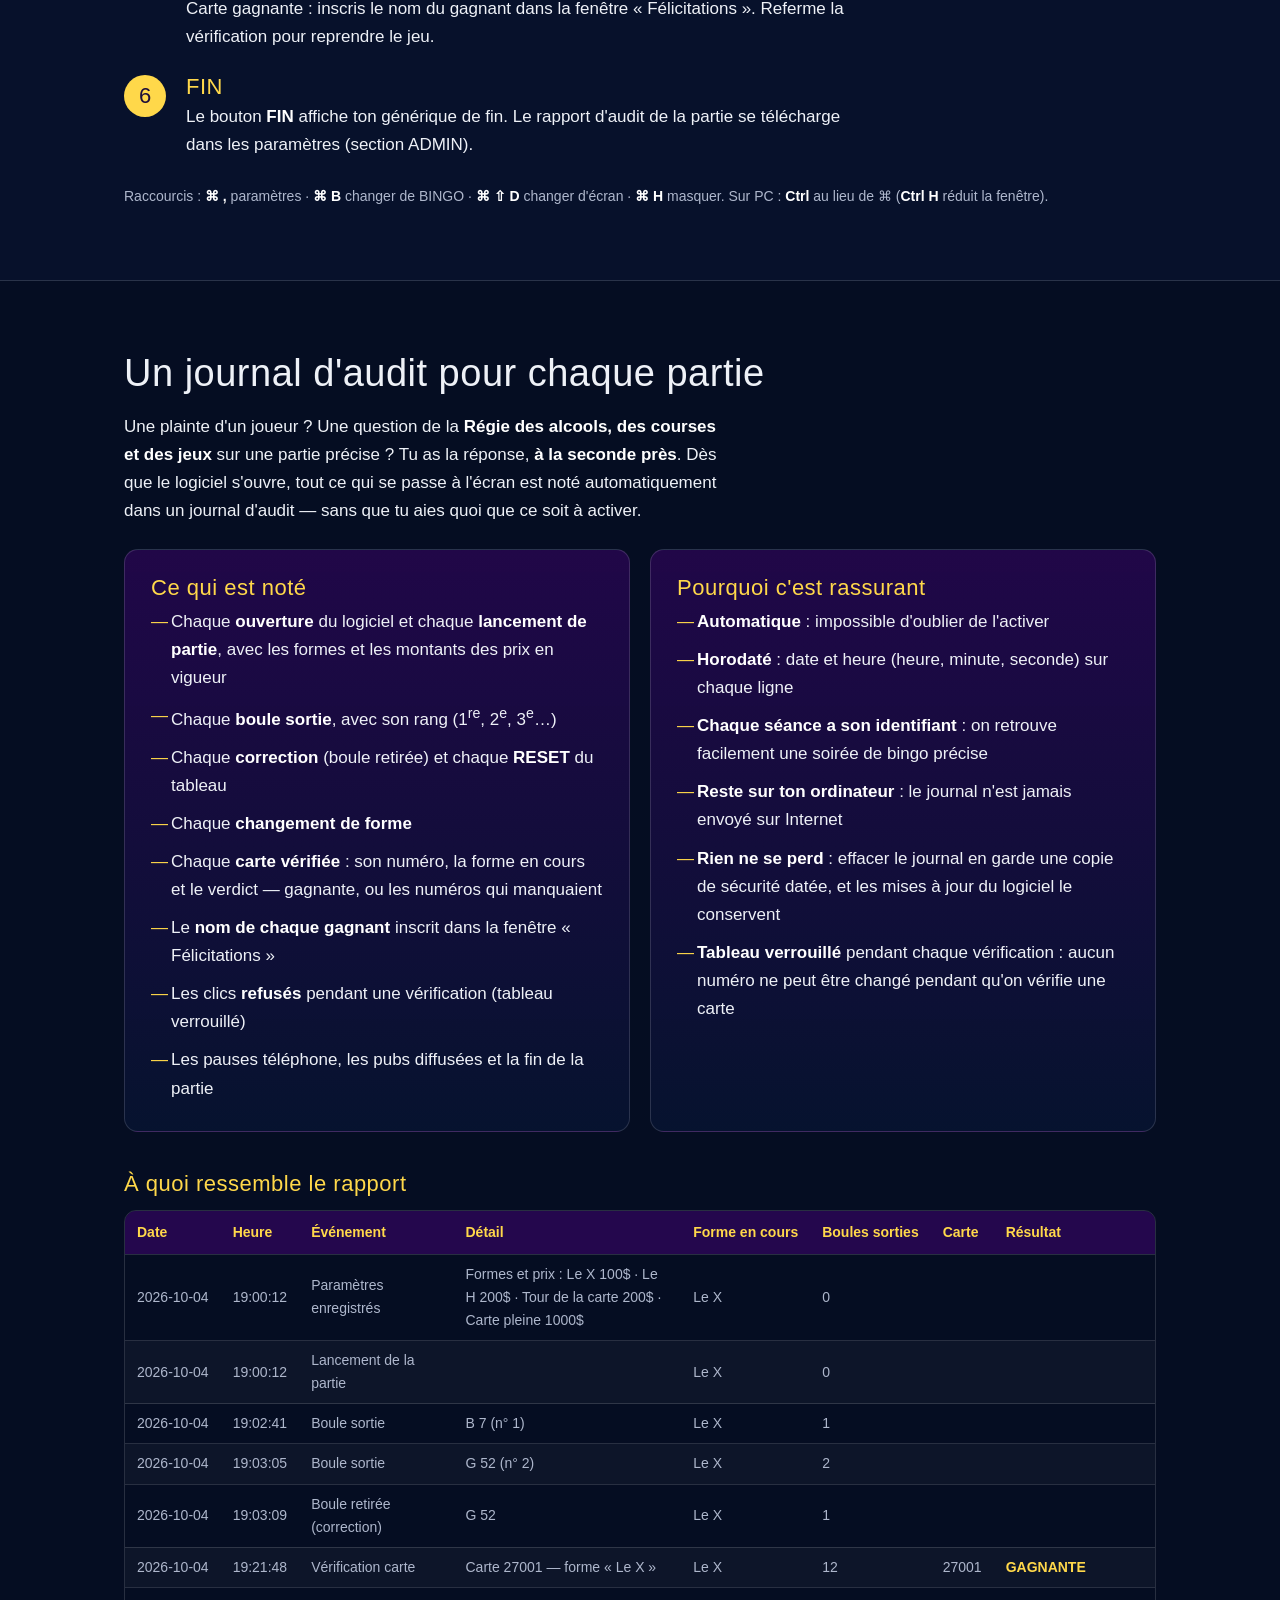
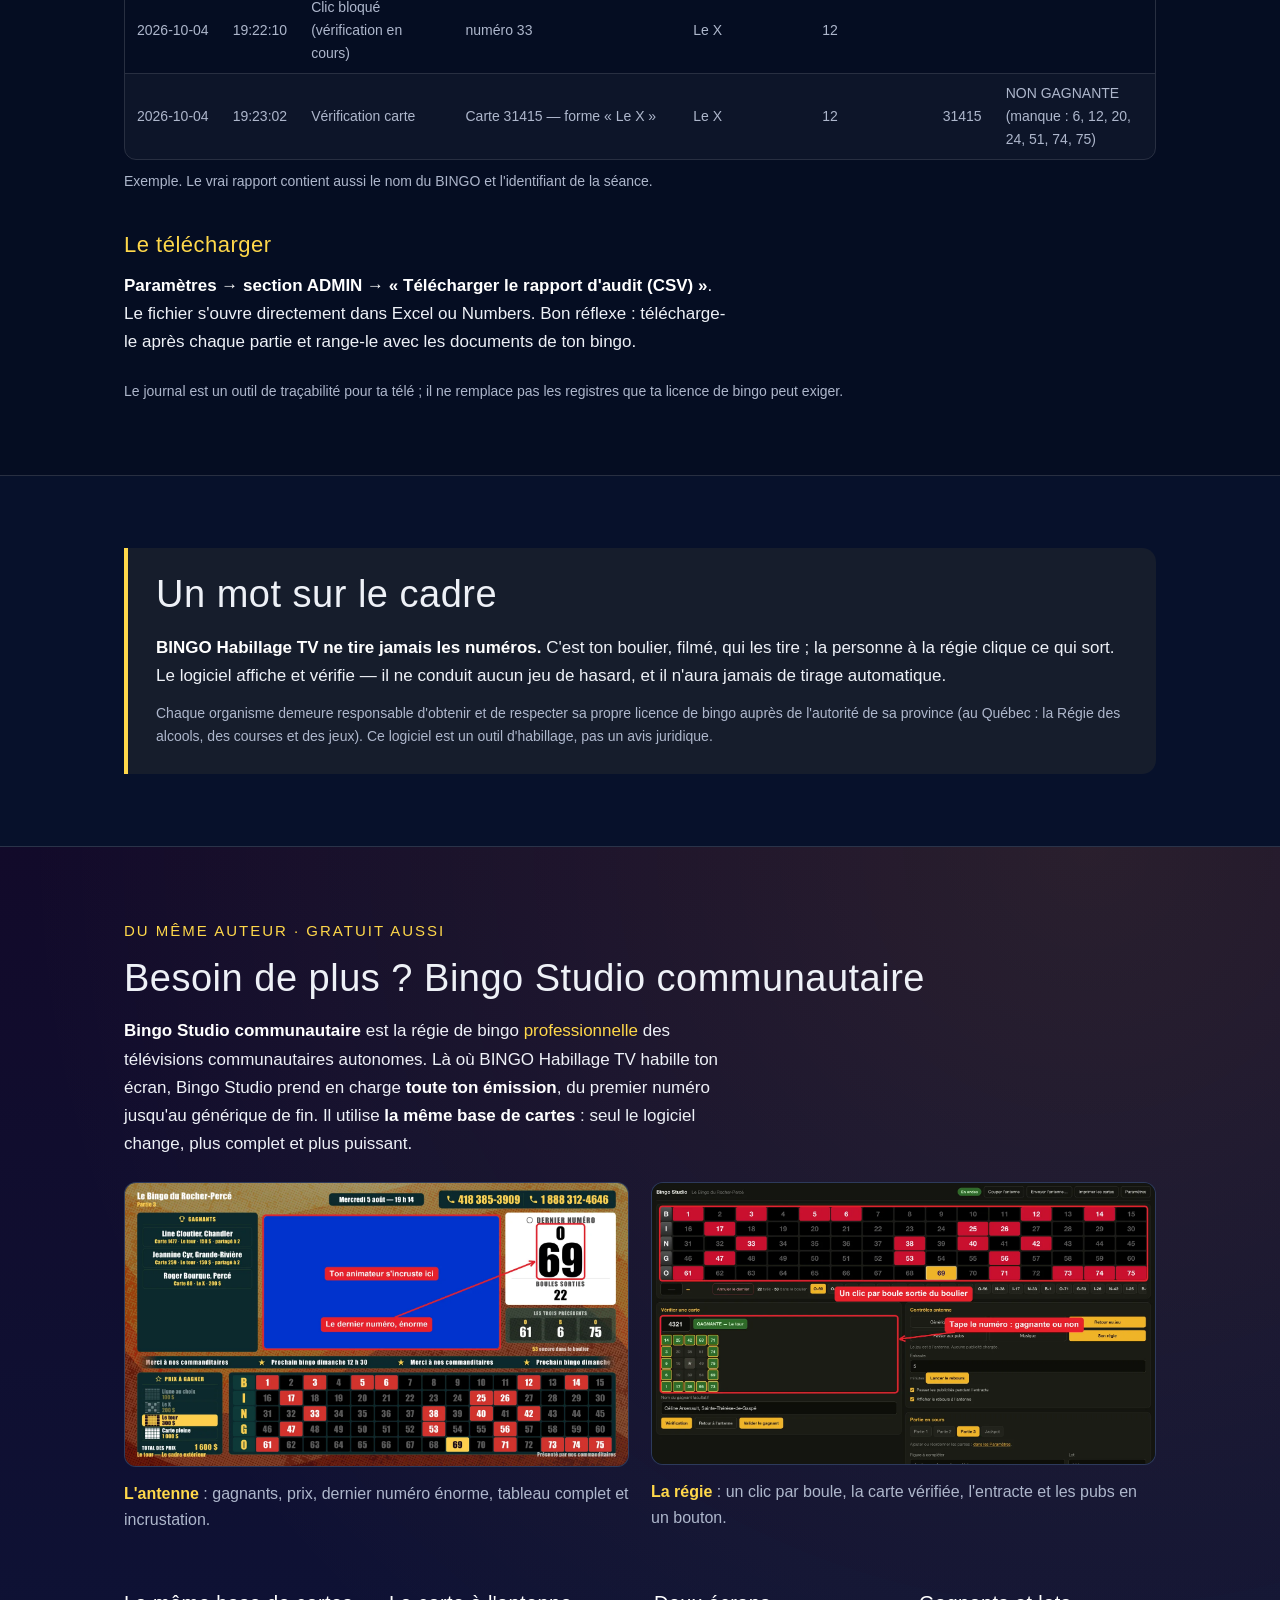
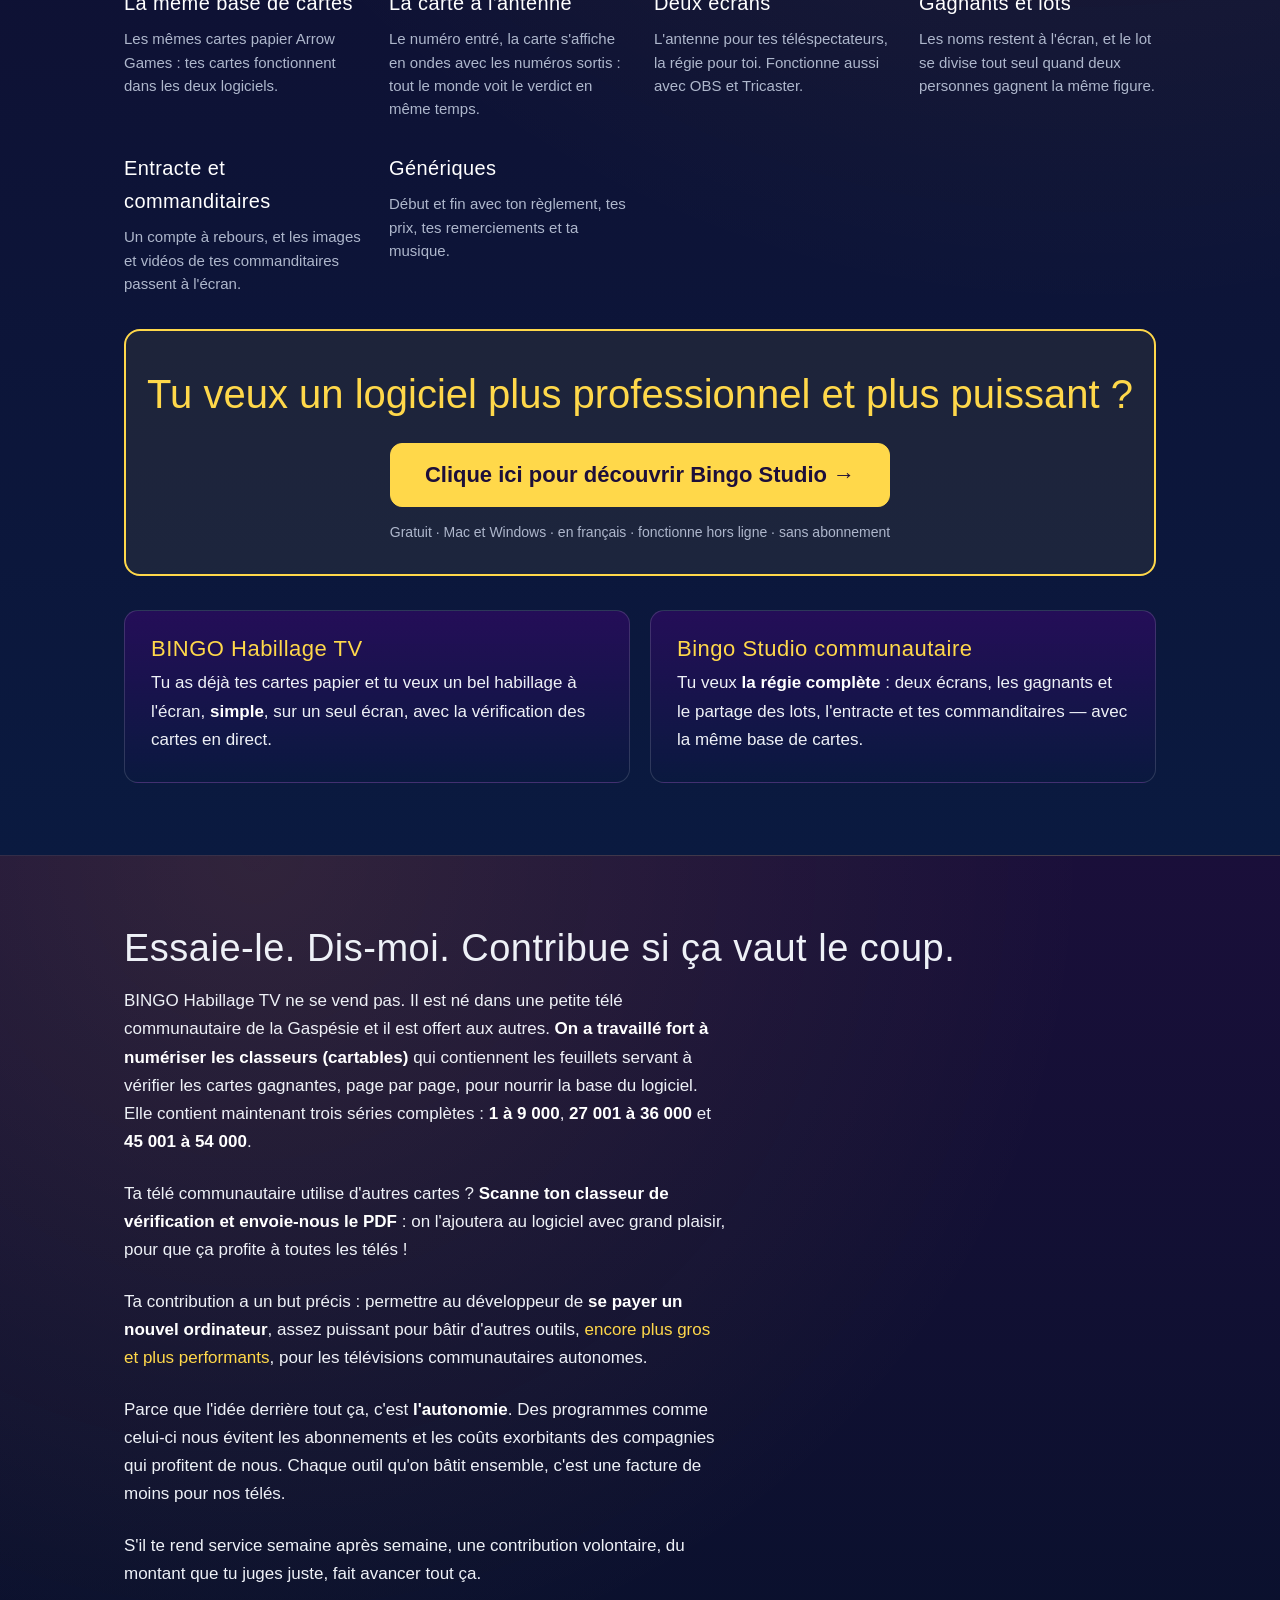
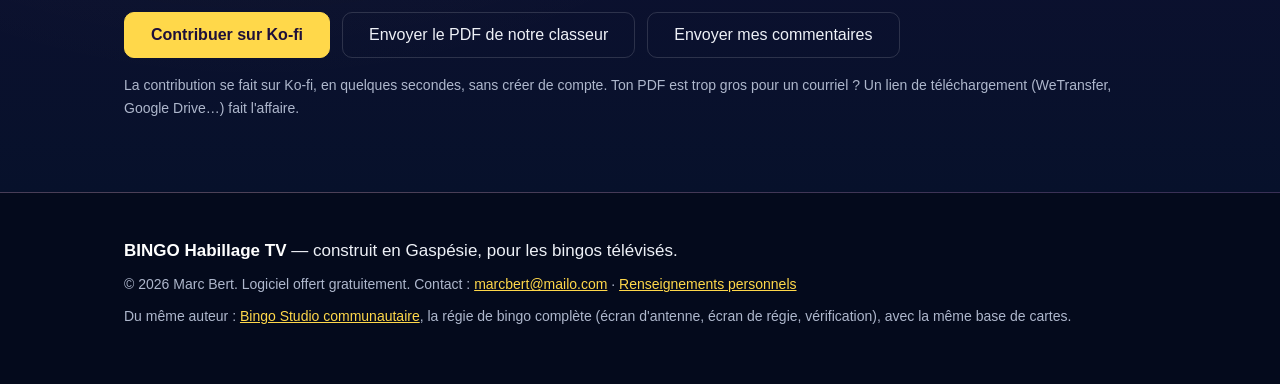
==== commit f6e35776: "Version 2.33 : option « Afficher les gagnants à l'écran » Co-Authored-By: Claude Opus 5.5 <noreply@a" ====
--- a/index.html
+++ b/index.html
@@ -48,7 +48,7 @@
         À l'écran, par contre, <strong>ton bingo a l'air d'une vraie émission</strong> —
         et une carte gagnante se <strong>vérifie en quelques secondes, en direct</strong>.
       </p>
-      <span class="pastille">Version d'essai 2.32 · Mac et PC (Windows)</span>
+      <span class="pastille">Version d'essai 2.33 · Mac et PC (Windows)</span>
       <span class="pastille pastille-arrow">Compatible avec les cartes de bingo papier Arrow Games</span>
       <div class="boutons">
         <a class="bouton bouton-fort" href="#telecharger">Télécharger gratuitement</a>
@@ -153,7 +153,7 @@
         <figcaption>
           Carte gagnante : une fenêtre <strong>« Félicitations »</strong> s'ouvre pour inscrire le
           <strong>nom</strong> du gagnant. Entrée pour enregistrer, Échap pour fermer.
-          Tu préfères t'en passer ? Une case à décocher dans les paramètres.
+          Tu préfères t'en passer ? Une case à décocher dans les paramètres : ni fenêtre, ni bandeau.
         </figcaption>
       </figure>
       <div class="duo">
@@ -250,12 +250,12 @@
         <a class="telechargement" href="https://github.com/bingoTCA/bingo-habillage-tv/releases/latest/download/BINGO-Habillage-TV-mac.dmg">
           <span class="tele-titre">Mac</span>
           <span class="tele-detail">Mac avec puce Apple (M1, M2, M3, M4) · macOS 13 Ventura ou plus récent</span>
-          <span class="tele-etat">Télécharger la version 2.32 · 164 Mo</span>
+          <span class="tele-etat">Télécharger la version 2.33 · 164 Mo</span>
         </a>
         <a class="telechargement" href="https://github.com/bingoTCA/bingo-habillage-tv/releases/latest/download/BINGO-Habillage-TV-windows.exe">
           <span class="tele-titre">PC (Windows)</span>
           <span class="tele-detail">Windows 10 ou 11 (64 bits) · nouveau : dis-moi comment ça se passe sur ton PC</span>
-          <span class="tele-etat">Télécharger la version 2.32 · 148 Mo</span>
+          <span class="tele-etat">Télécharger la version 2.33 · 148 Mo</span>
         </a>
       </div>
       <p class="petit" style="margin-top:18px">
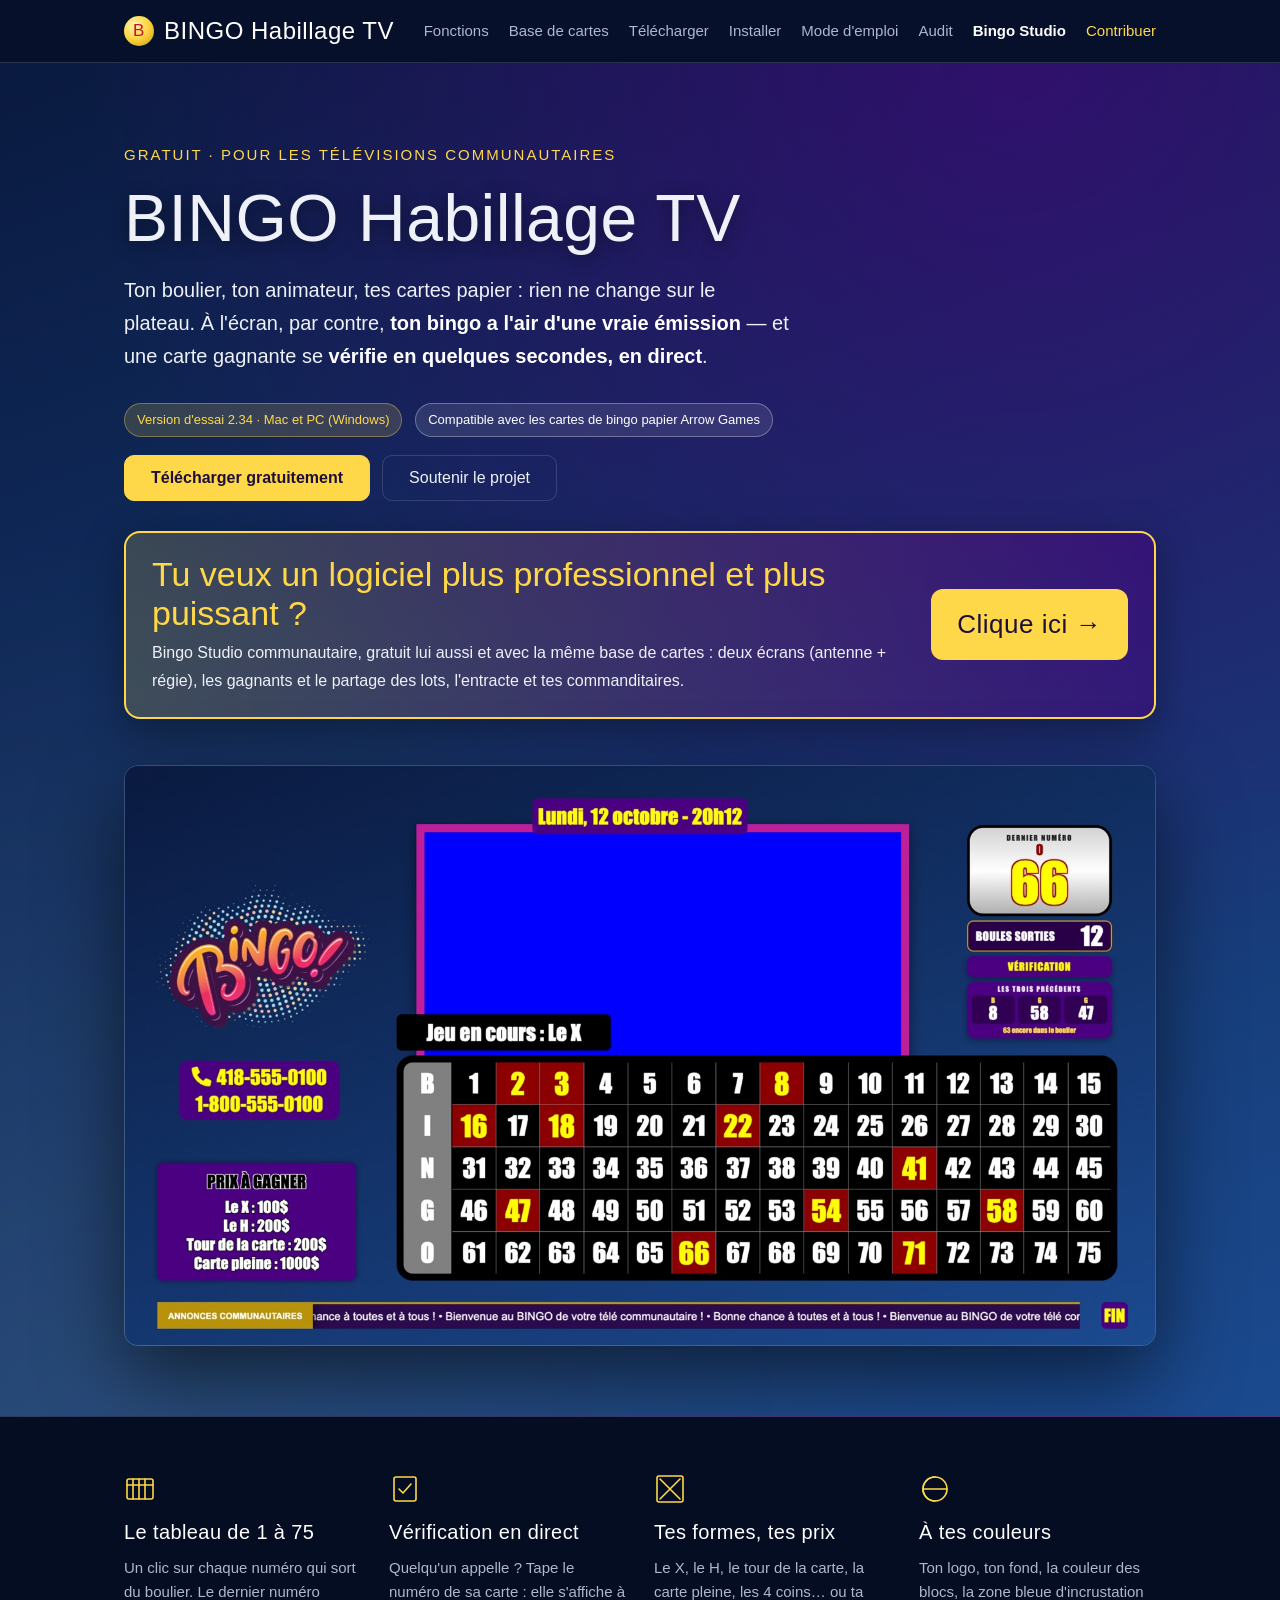
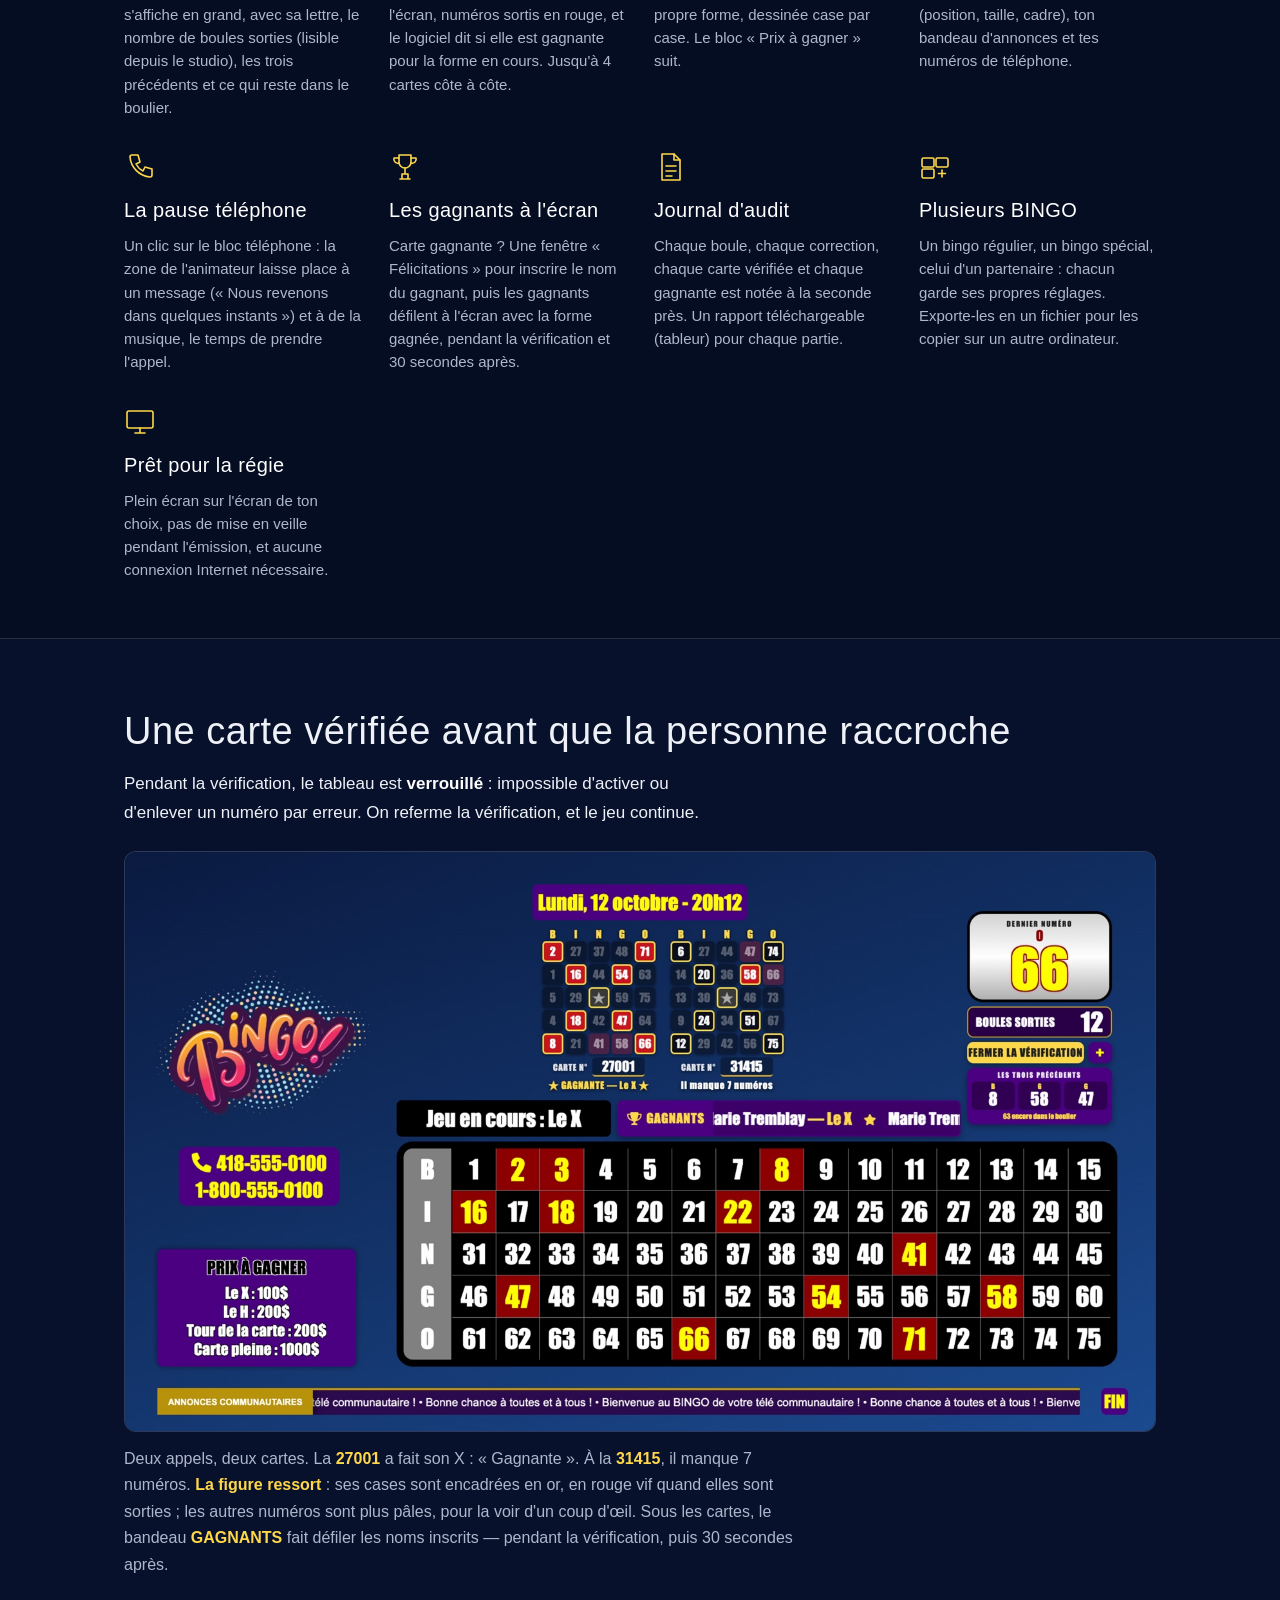
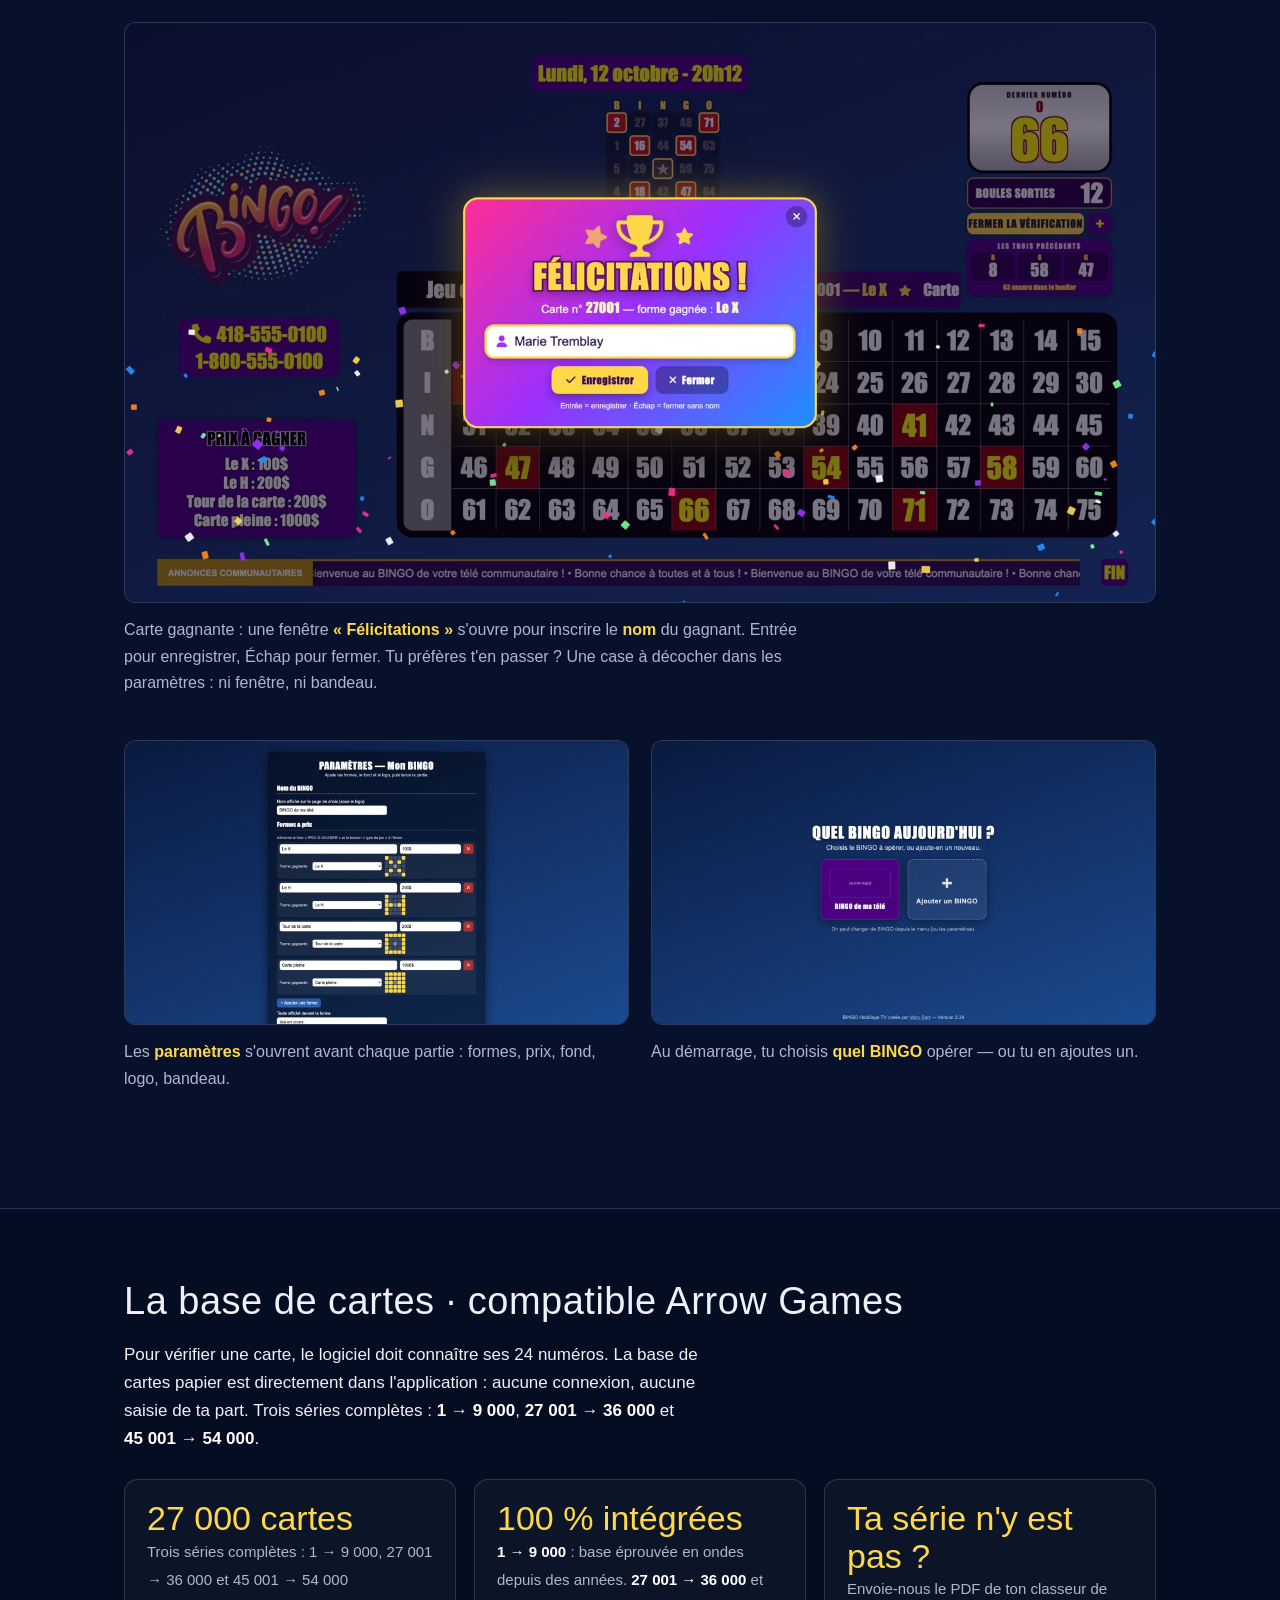
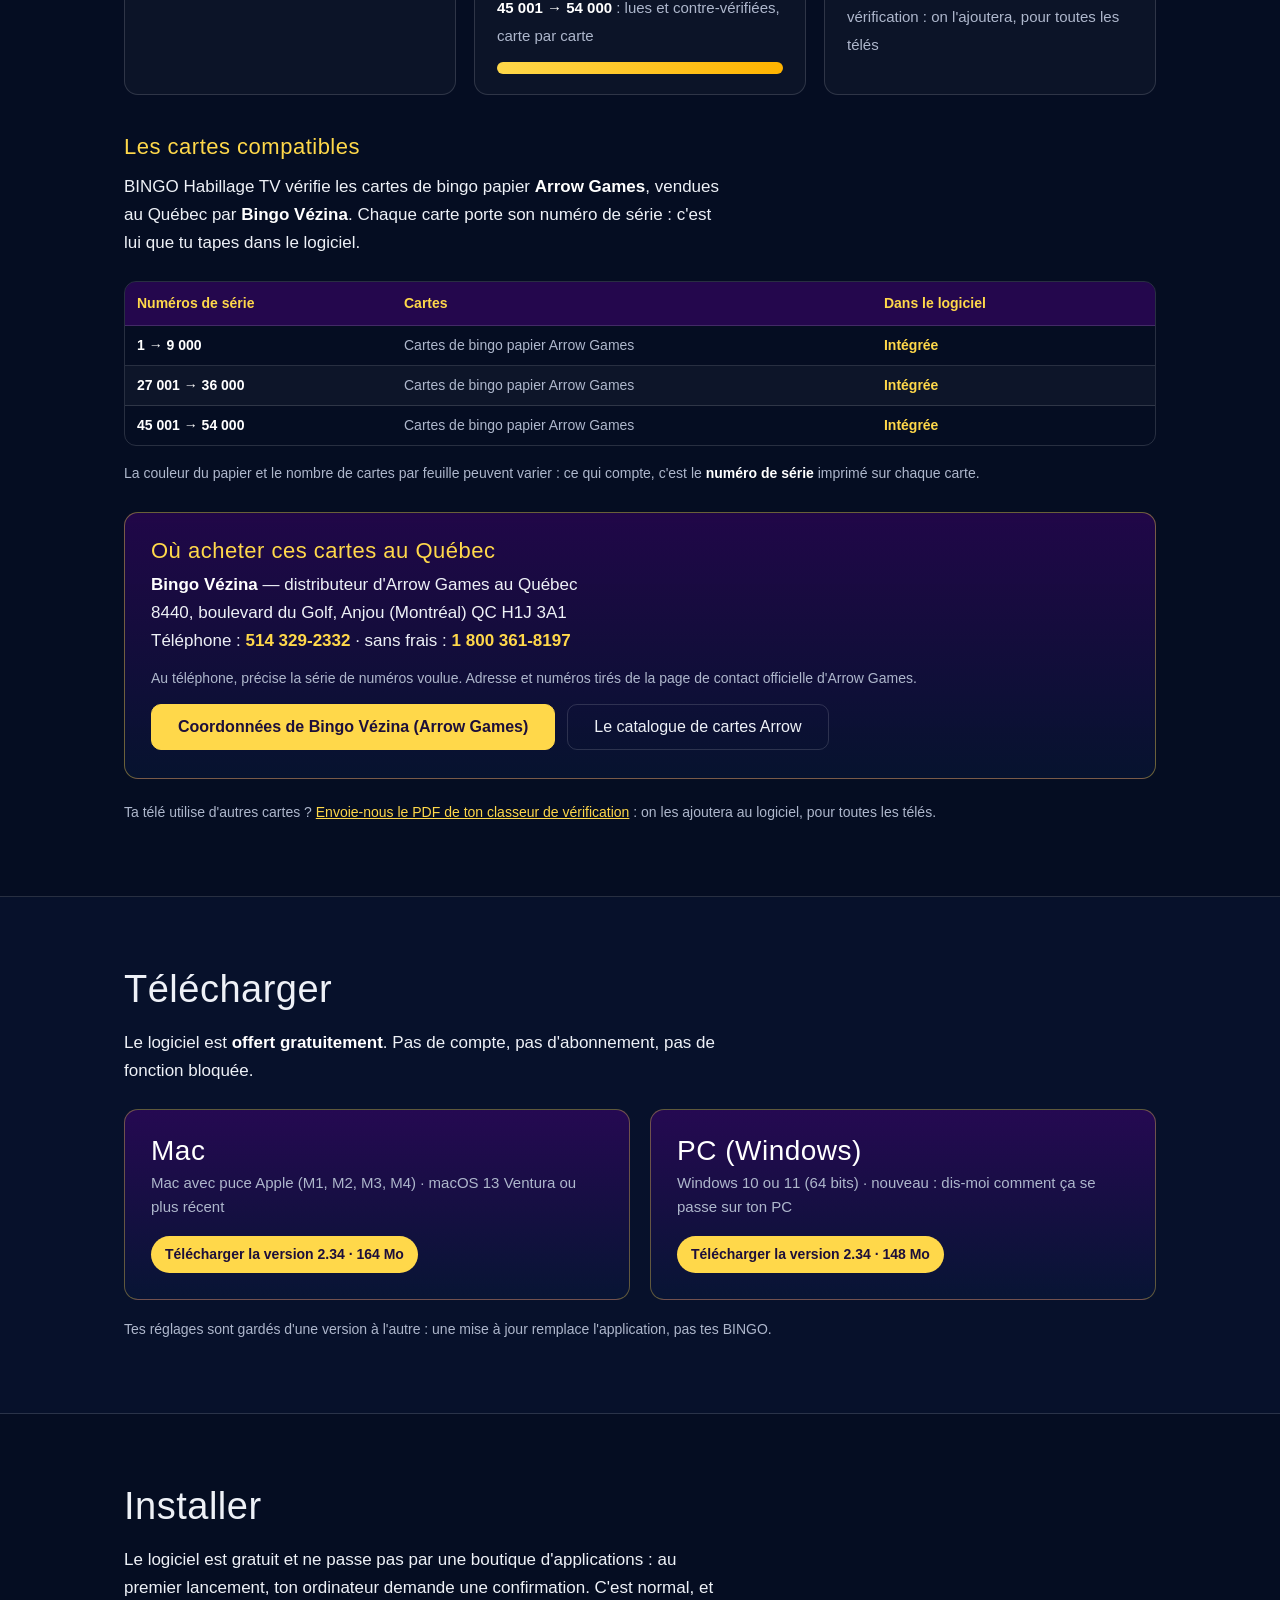
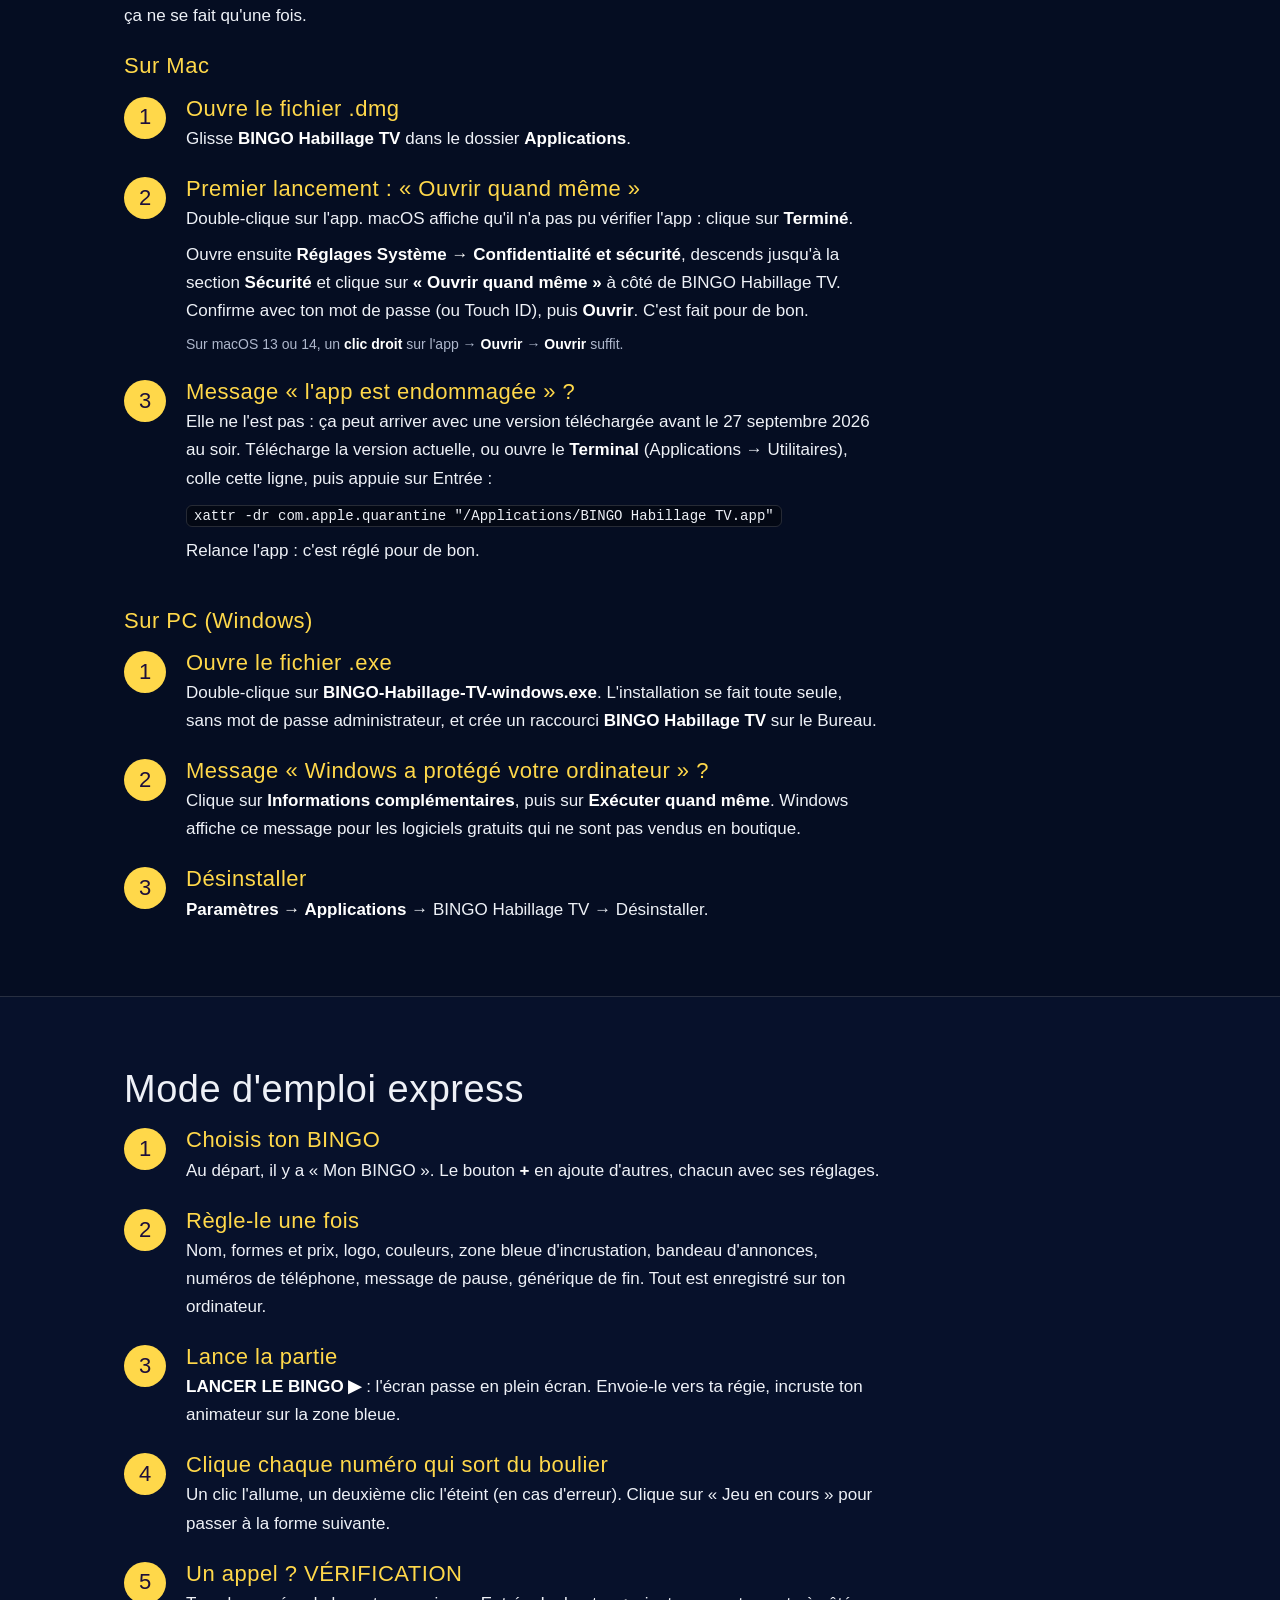
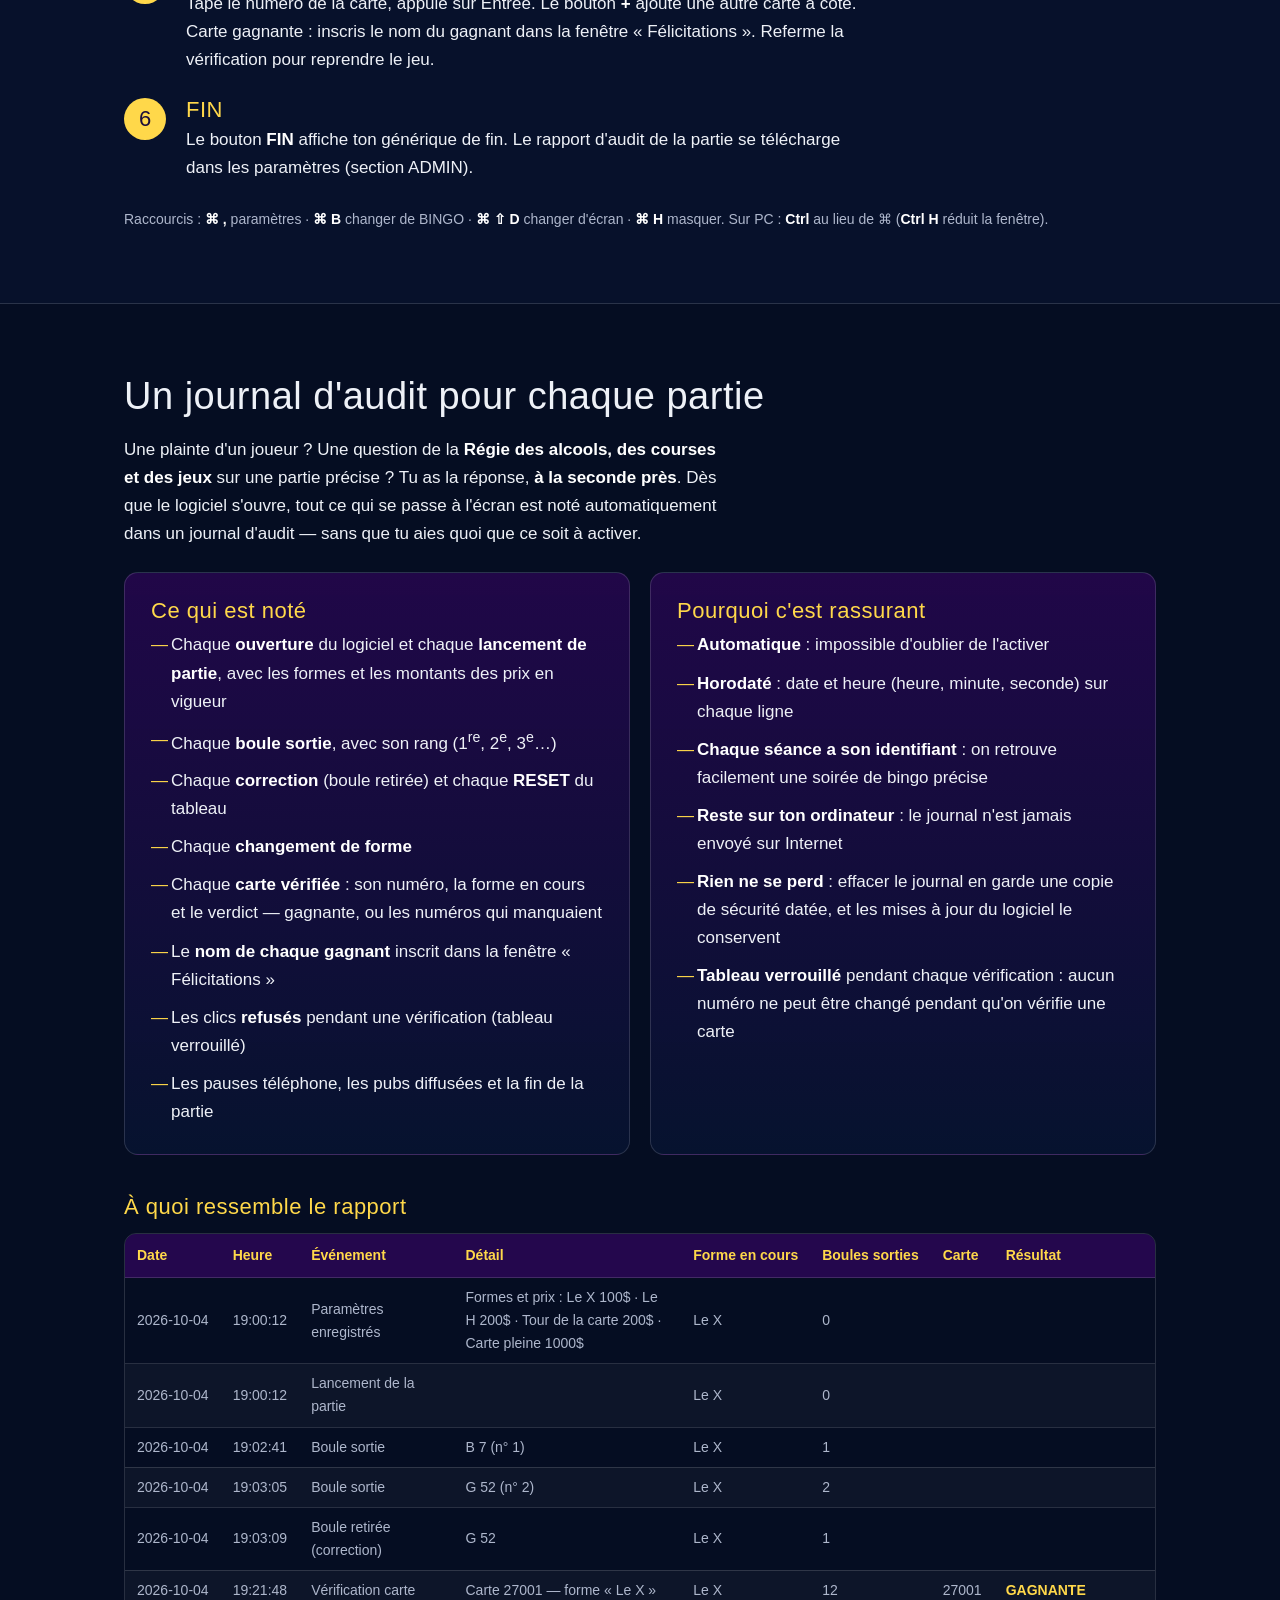
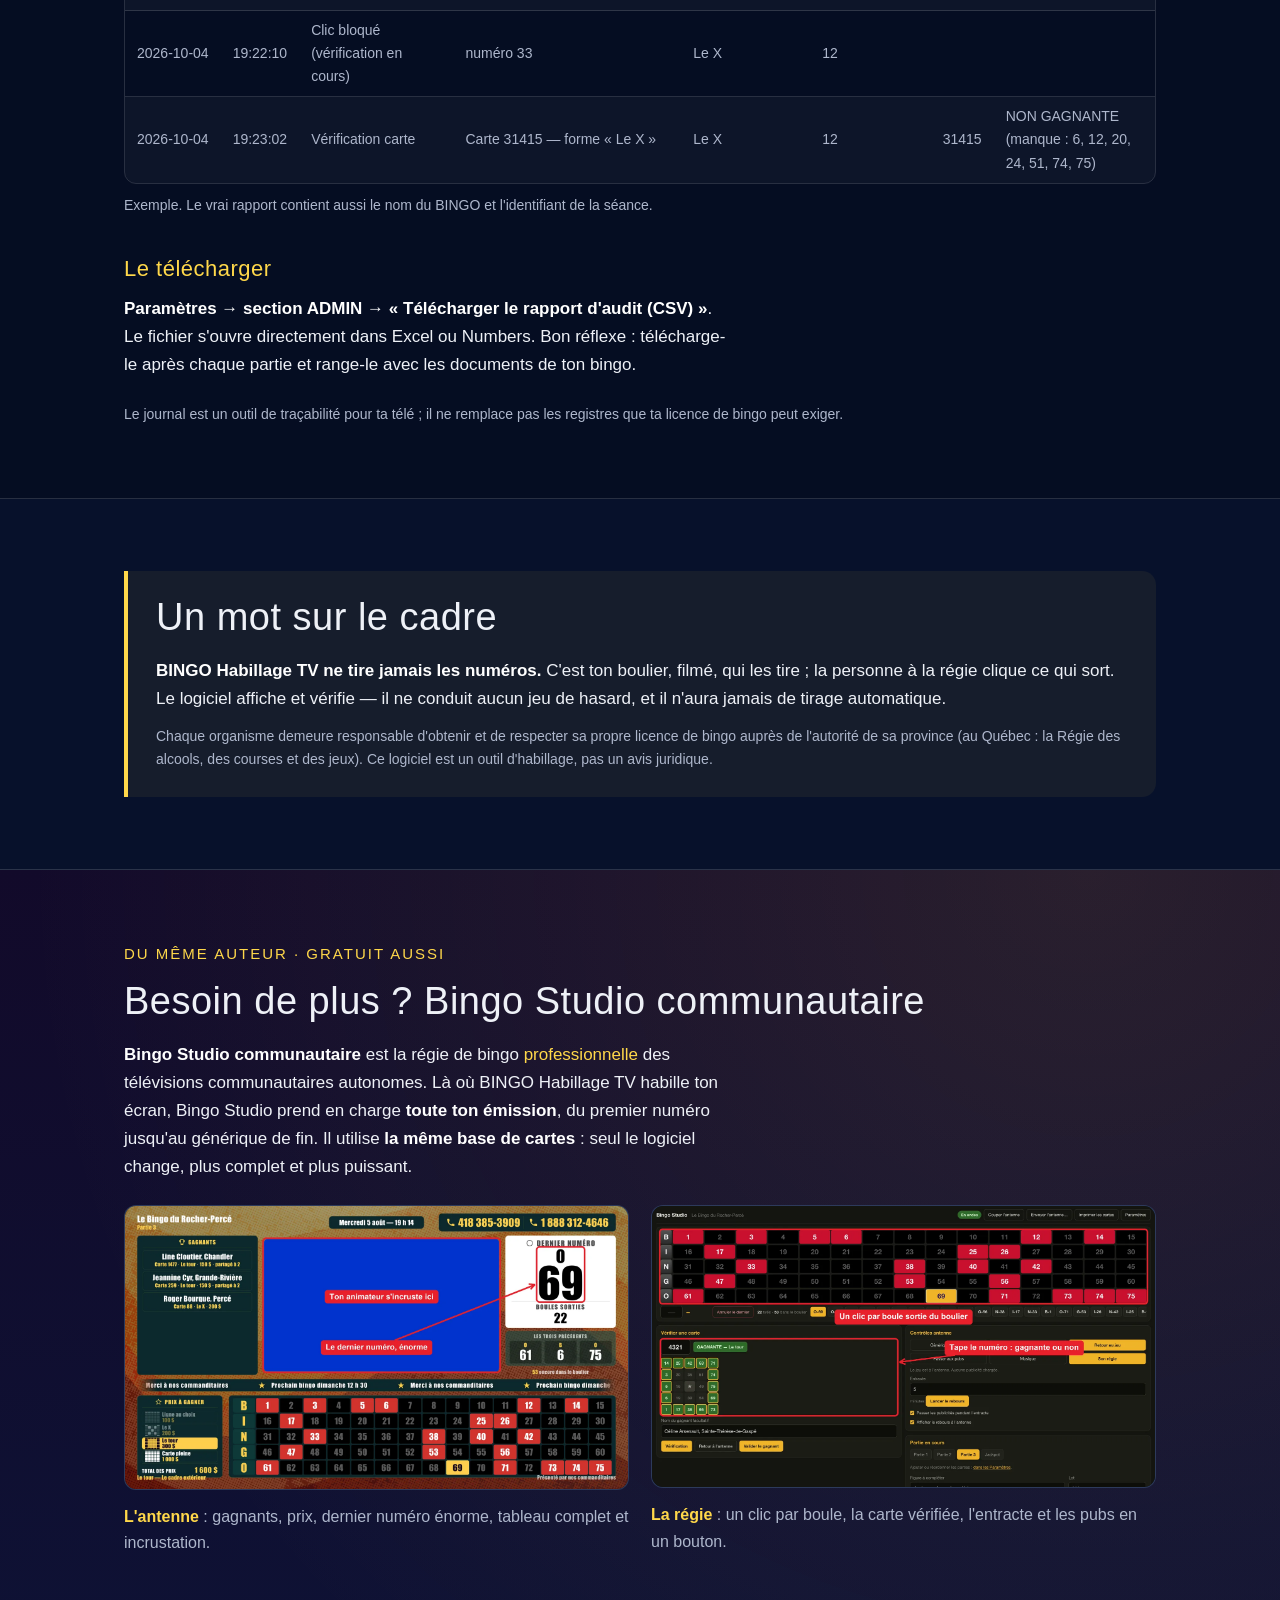
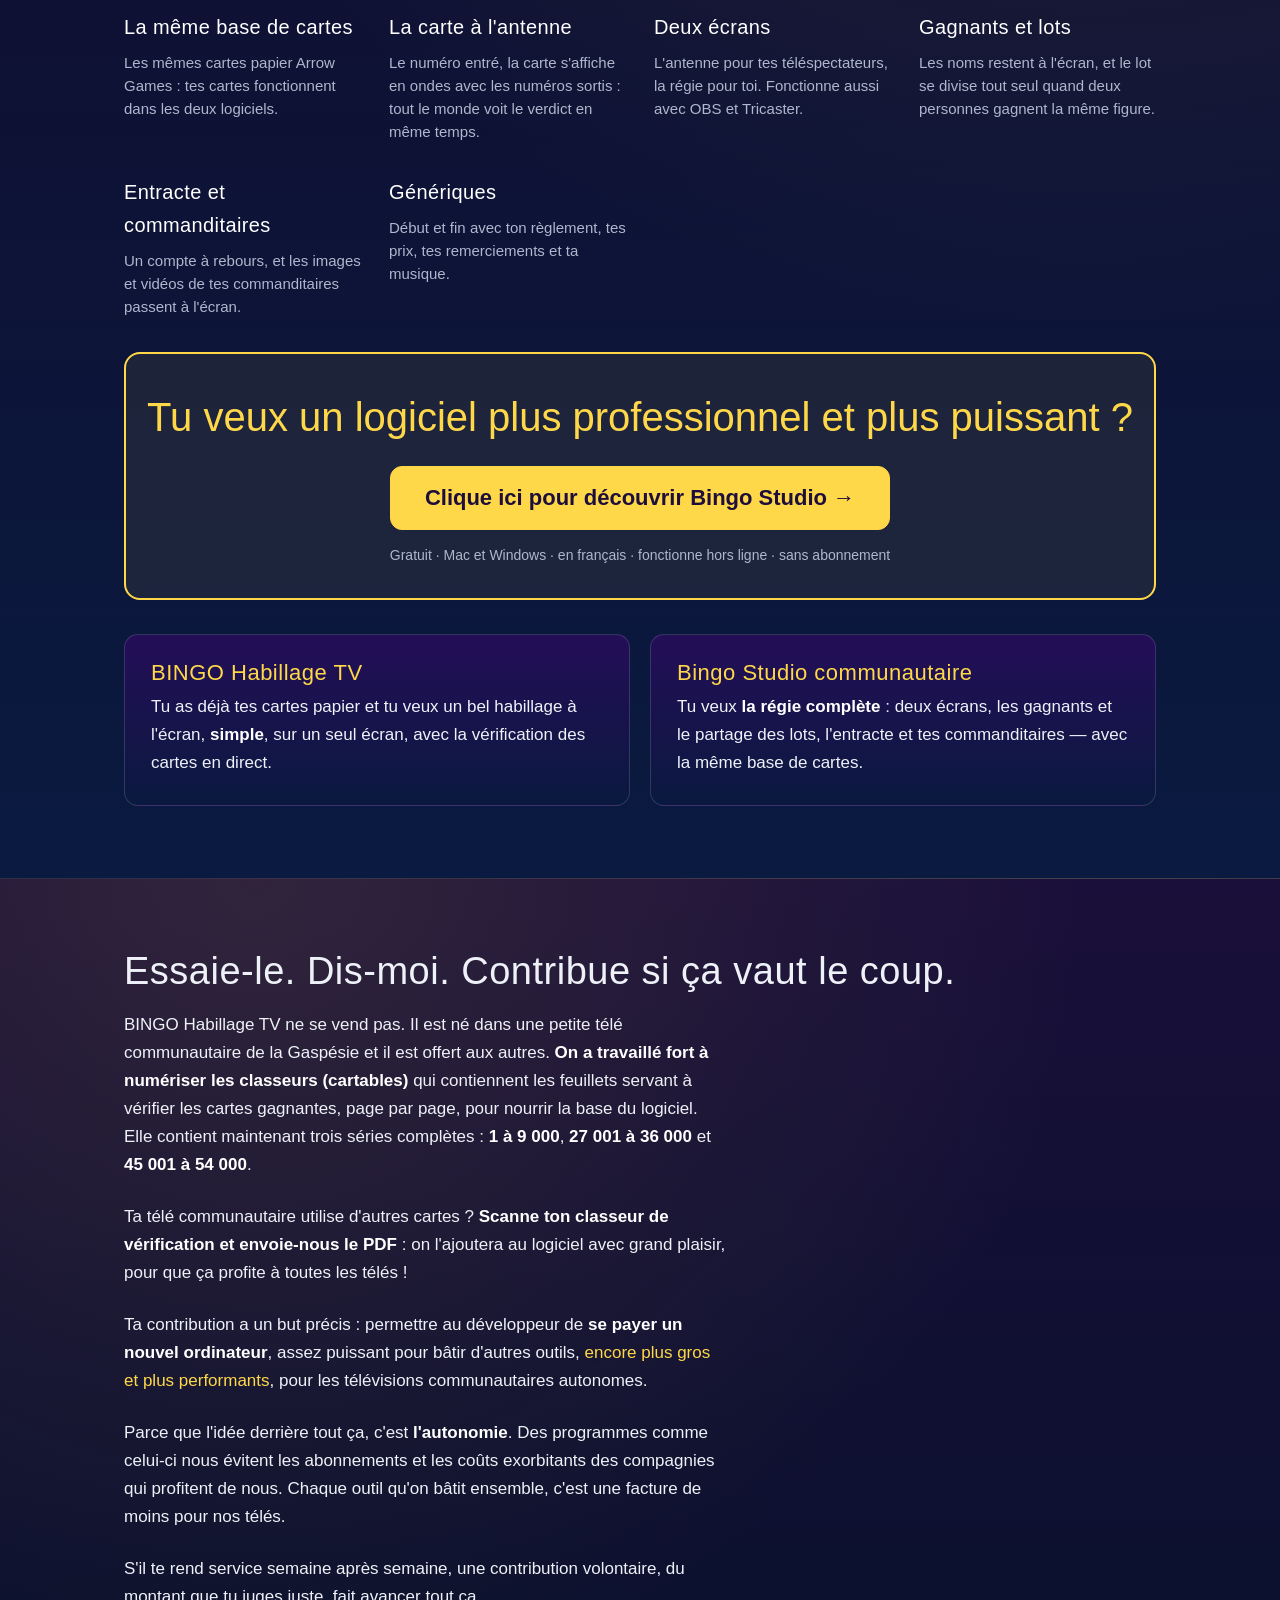
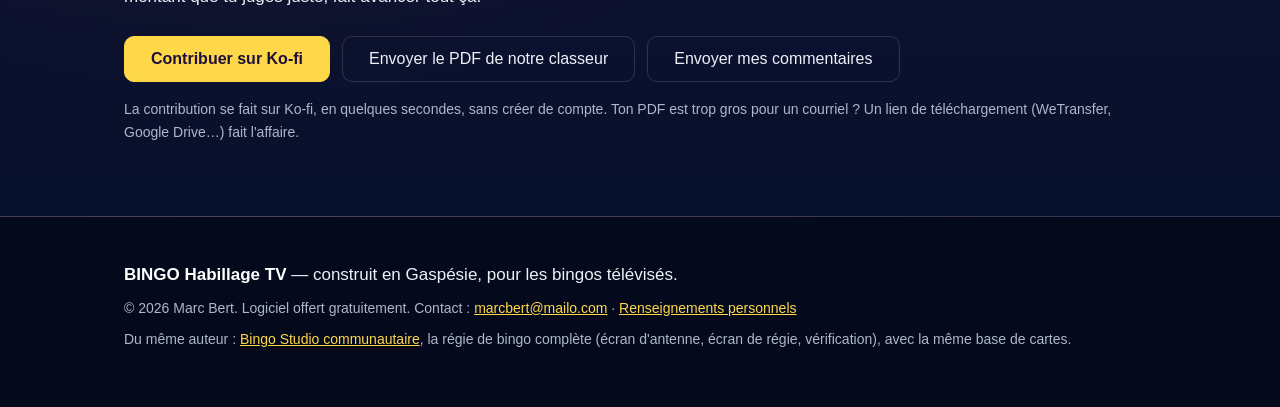
==== commit 6db6657a: "Version 2.34 : nombre de boules sorties en gros dans son propre bloc ; nouvelles captures Co-Authore" ====
--- a/index.html
+++ b/index.html
@@ -48,7 +48,7 @@
         À l'écran, par contre, <strong>ton bingo a l'air d'une vraie émission</strong> —
         et une carte gagnante se <strong>vérifie en quelques secondes, en direct</strong>.
       </p>
-      <span class="pastille">Version d'essai 2.33 · Mac et PC (Windows)</span>
+      <span class="pastille">Version d'essai 2.34 · Mac et PC (Windows)</span>
       <span class="pastille pastille-arrow">Compatible avec les cartes de bingo papier Arrow Games</span>
       <div class="boutons">
         <a class="bouton bouton-fort" href="#telecharger">Télécharger gratuitement</a>
@@ -65,7 +65,7 @@
       </a>
 
       <figure class="capture-heros">
-        <img src="images/jeu.jpg?v=232" width="1600" height="900"
+        <img src="images/jeu.jpg?v=234" width="1600" height="900"
              alt="L'écran d'antenne : le tableau de 1 à 75 avec les numéros sortis en rouge, le dernier numéro en grand,
                   les trois précédents, la forme en cours, les prix à gagner, les numéros de téléphone,
                   le bandeau d'annonces et la zone bleue où s'incruste l'animateur.">
@@ -80,7 +80,7 @@
         <li>
           <svg viewBox="0 0 32 32"><rect x="3" y="6" width="26" height="20" rx="2"/><path d="M3 12h26M9 6v20M15 6v20M21 6v20"/></svg>
           <strong>Le tableau de 1 à 75</strong>
-          <span>Un clic sur chaque numéro qui sort du boulier. Le dernier numéro s'affiche en grand, avec sa lettre, les trois précédents et le nombre de boules encore dans le boulier.</span>
+          <span>Un clic sur chaque numéro qui sort du boulier. Le dernier numéro s'affiche en grand, avec sa lettre, le nombre de boules sorties (lisible depuis le studio), les trois précédents et ce qui reste dans le boulier.</span>
         </li>
         <li>
           <svg viewBox="0 0 32 32"><rect x="5" y="4" width="22" height="24" rx="2"/><path d="M10 16l4 4 8-9"/></svg>
@@ -135,7 +135,7 @@
         d'activer ou d'enlever un numéro par erreur. On referme la vérification, et le jeu continue.
       </p>
       <figure class="apercu">
-        <img src="images/verification.jpg?v=232" width="1600" height="900" loading="lazy"
+        <img src="images/verification.jpg?v=234" width="1600" height="900" loading="lazy"
              alt="Deux cartes vérifiées à l'écran à la place de la zone de l'animateur : la carte 27001,
                   gagnante pour le X, et la carte 31415, à qui il manque 7 numéros.">
         <figcaption>
@@ -147,7 +147,7 @@
         </figcaption>
       </figure>
       <figure class="apercu">
-        <img src="images/gagnant.jpg?v=232" width="1600" height="900" loading="lazy"
+        <img src="images/gagnant.jpg?v=234" width="1600" height="900" loading="lazy"
              alt="La fenêtre Félicitations : trophée, confettis, carte 27001, forme gagnée Le X,
                   champ Nom du gagnant, boutons Enregistrer et Fermer.">
         <figcaption>
@@ -250,12 +250,12 @@
         <a class="telechargement" href="https://github.com/bingoTCA/bingo-habillage-tv/releases/latest/download/BINGO-Habillage-TV-mac.dmg">
           <span class="tele-titre">Mac</span>
           <span class="tele-detail">Mac avec puce Apple (M1, M2, M3, M4) · macOS 13 Ventura ou plus récent</span>
-          <span class="tele-etat">Télécharger la version 2.33 · 164 Mo</span>
+          <span class="tele-etat">Télécharger la version 2.34 · 164 Mo</span>
         </a>
         <a class="telechargement" href="https://github.com/bingoTCA/bingo-habillage-tv/releases/latest/download/BINGO-Habillage-TV-windows.exe">
           <span class="tele-titre">PC (Windows)</span>
           <span class="tele-detail">Windows 10 ou 11 (64 bits) · nouveau : dis-moi comment ça se passe sur ton PC</span>
-          <span class="tele-etat">Télécharger la version 2.33 · 148 Mo</span>
+          <span class="tele-etat">Télécharger la version 2.34 · 148 Mo</span>
         </a>
       </div>
       <p class="petit" style="margin-top:18px">
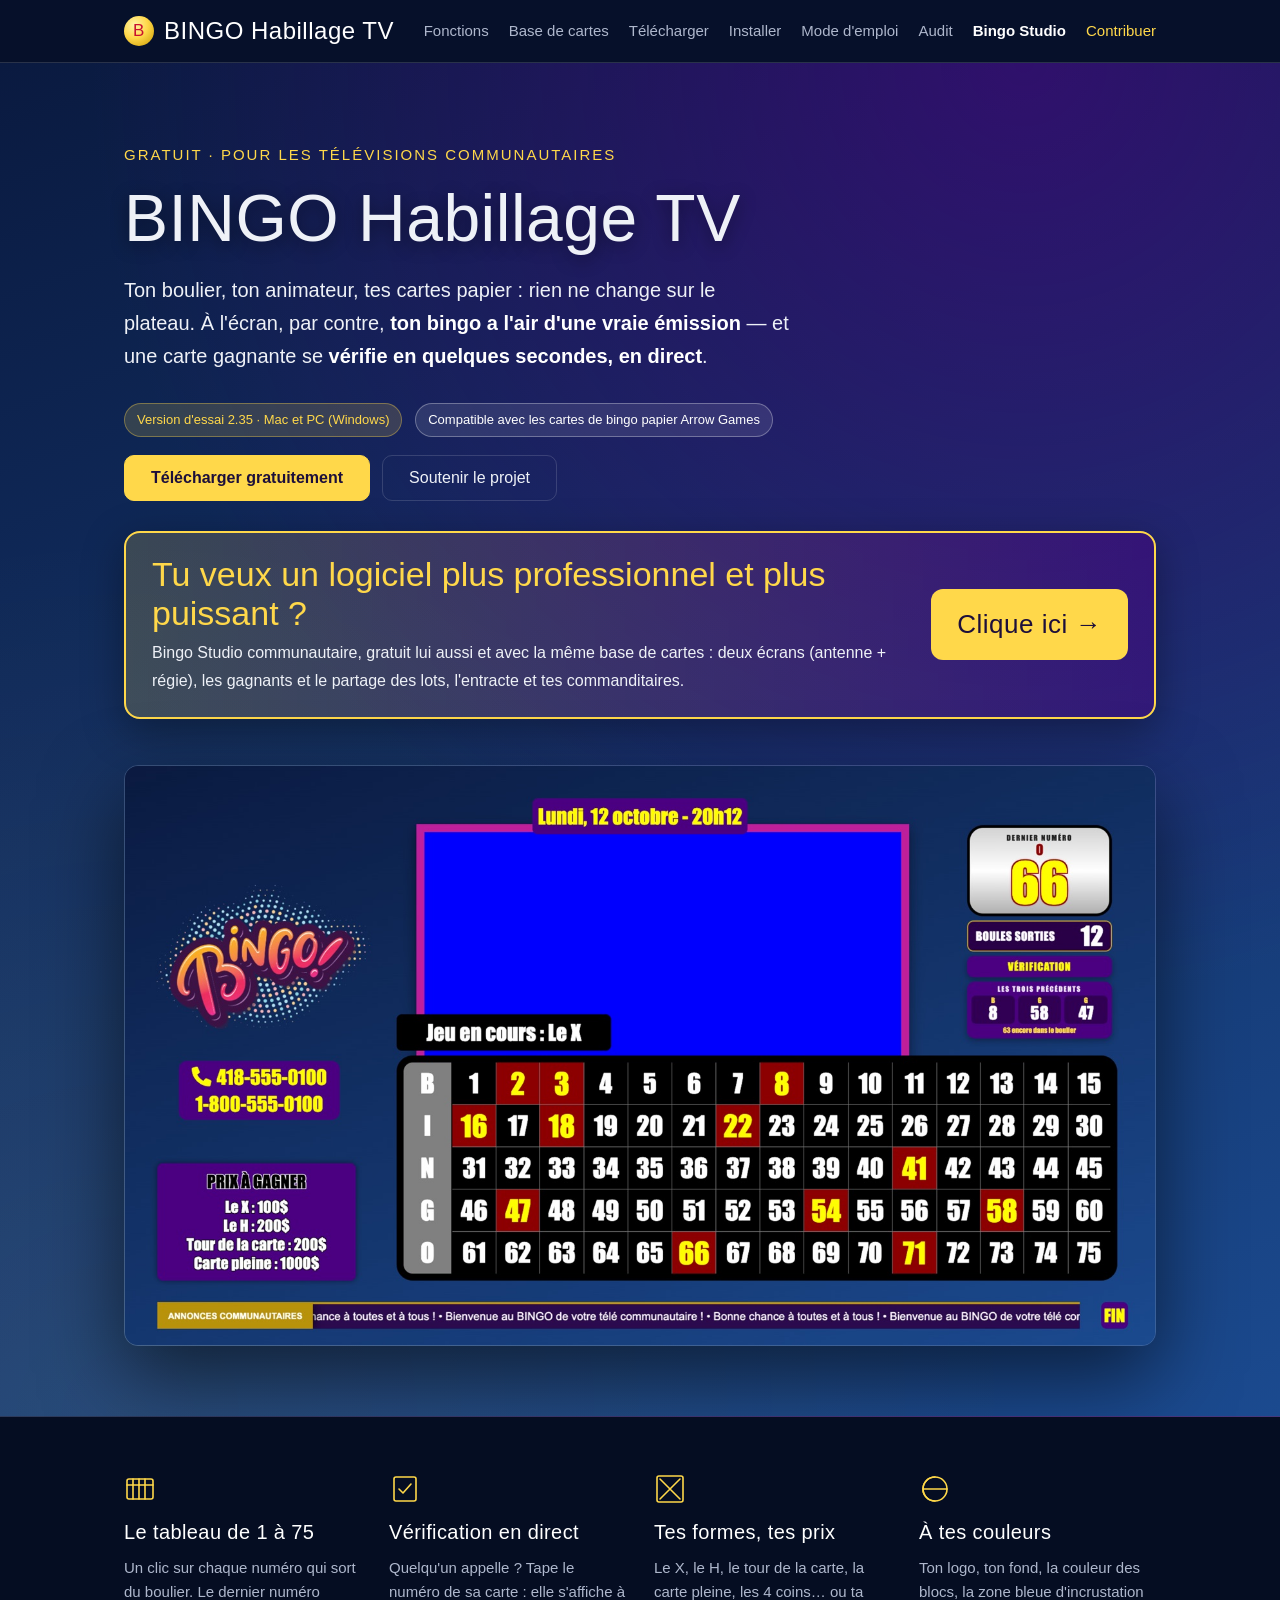
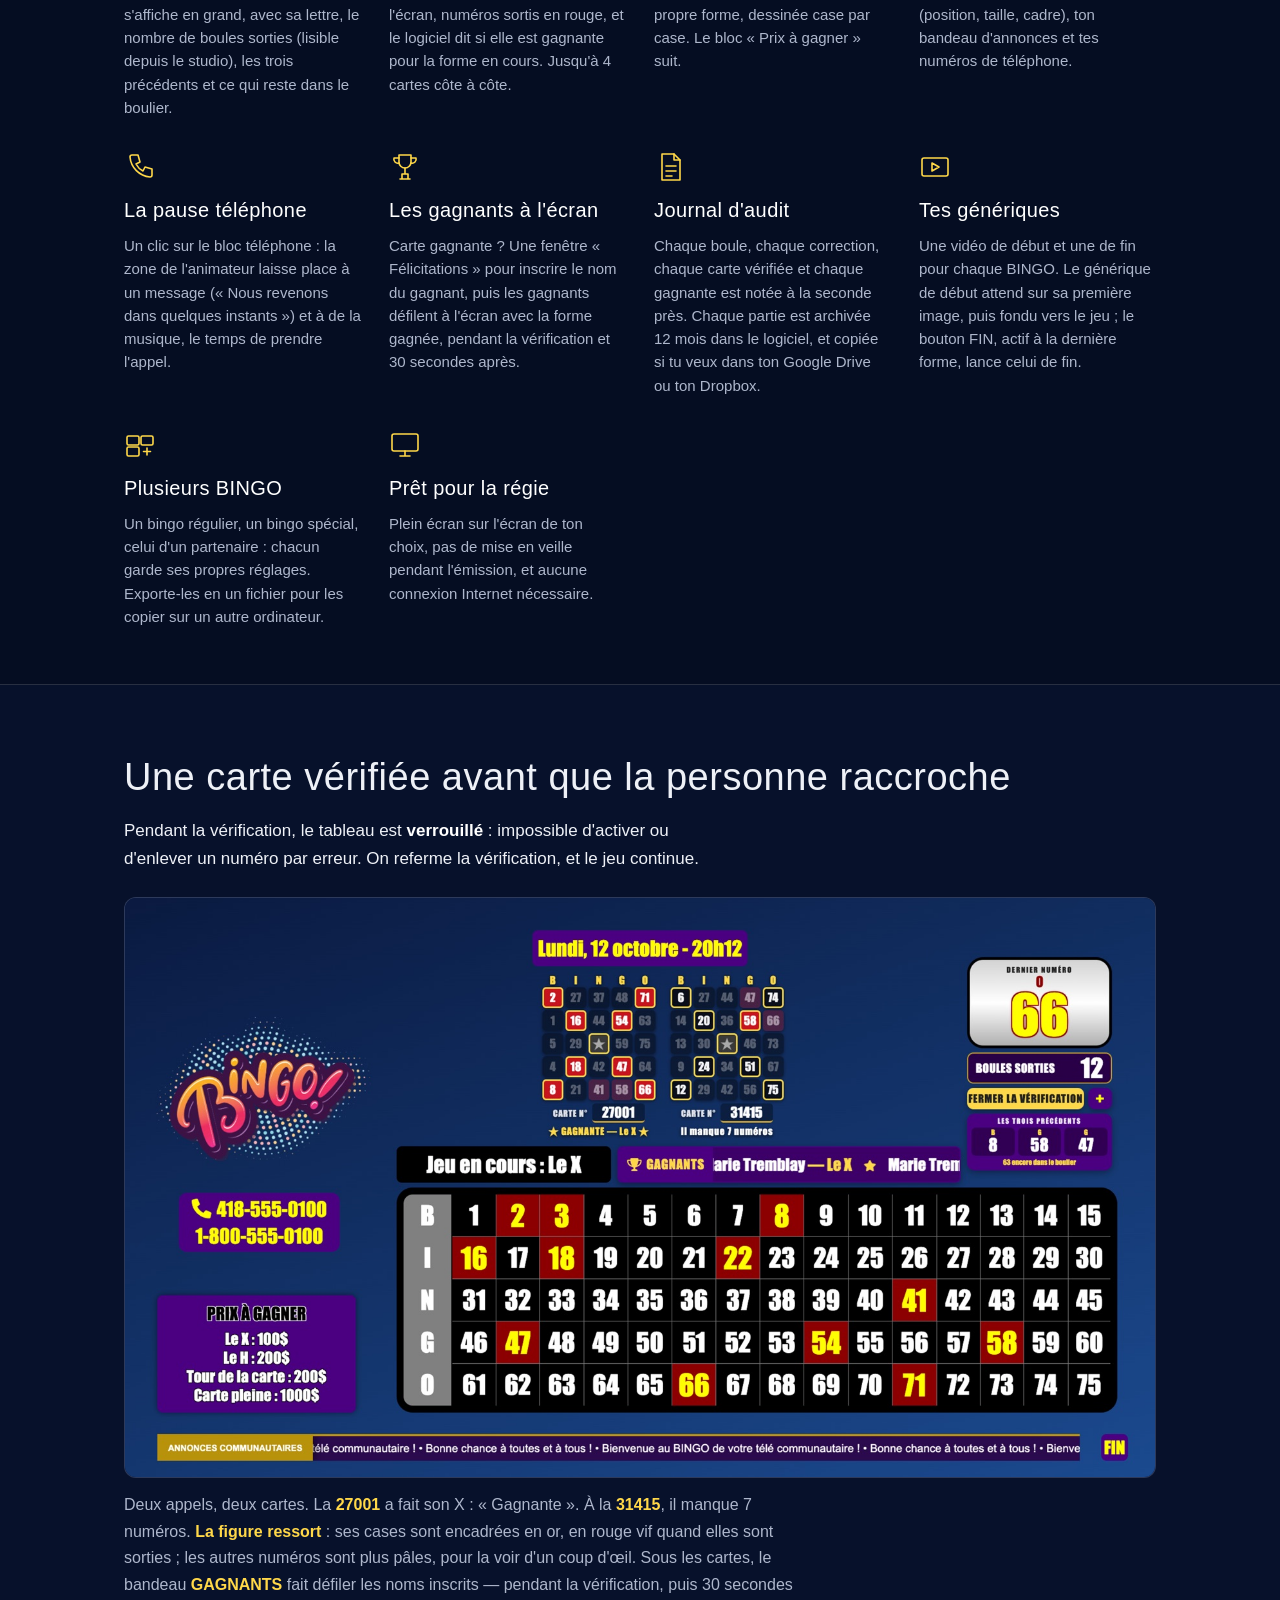
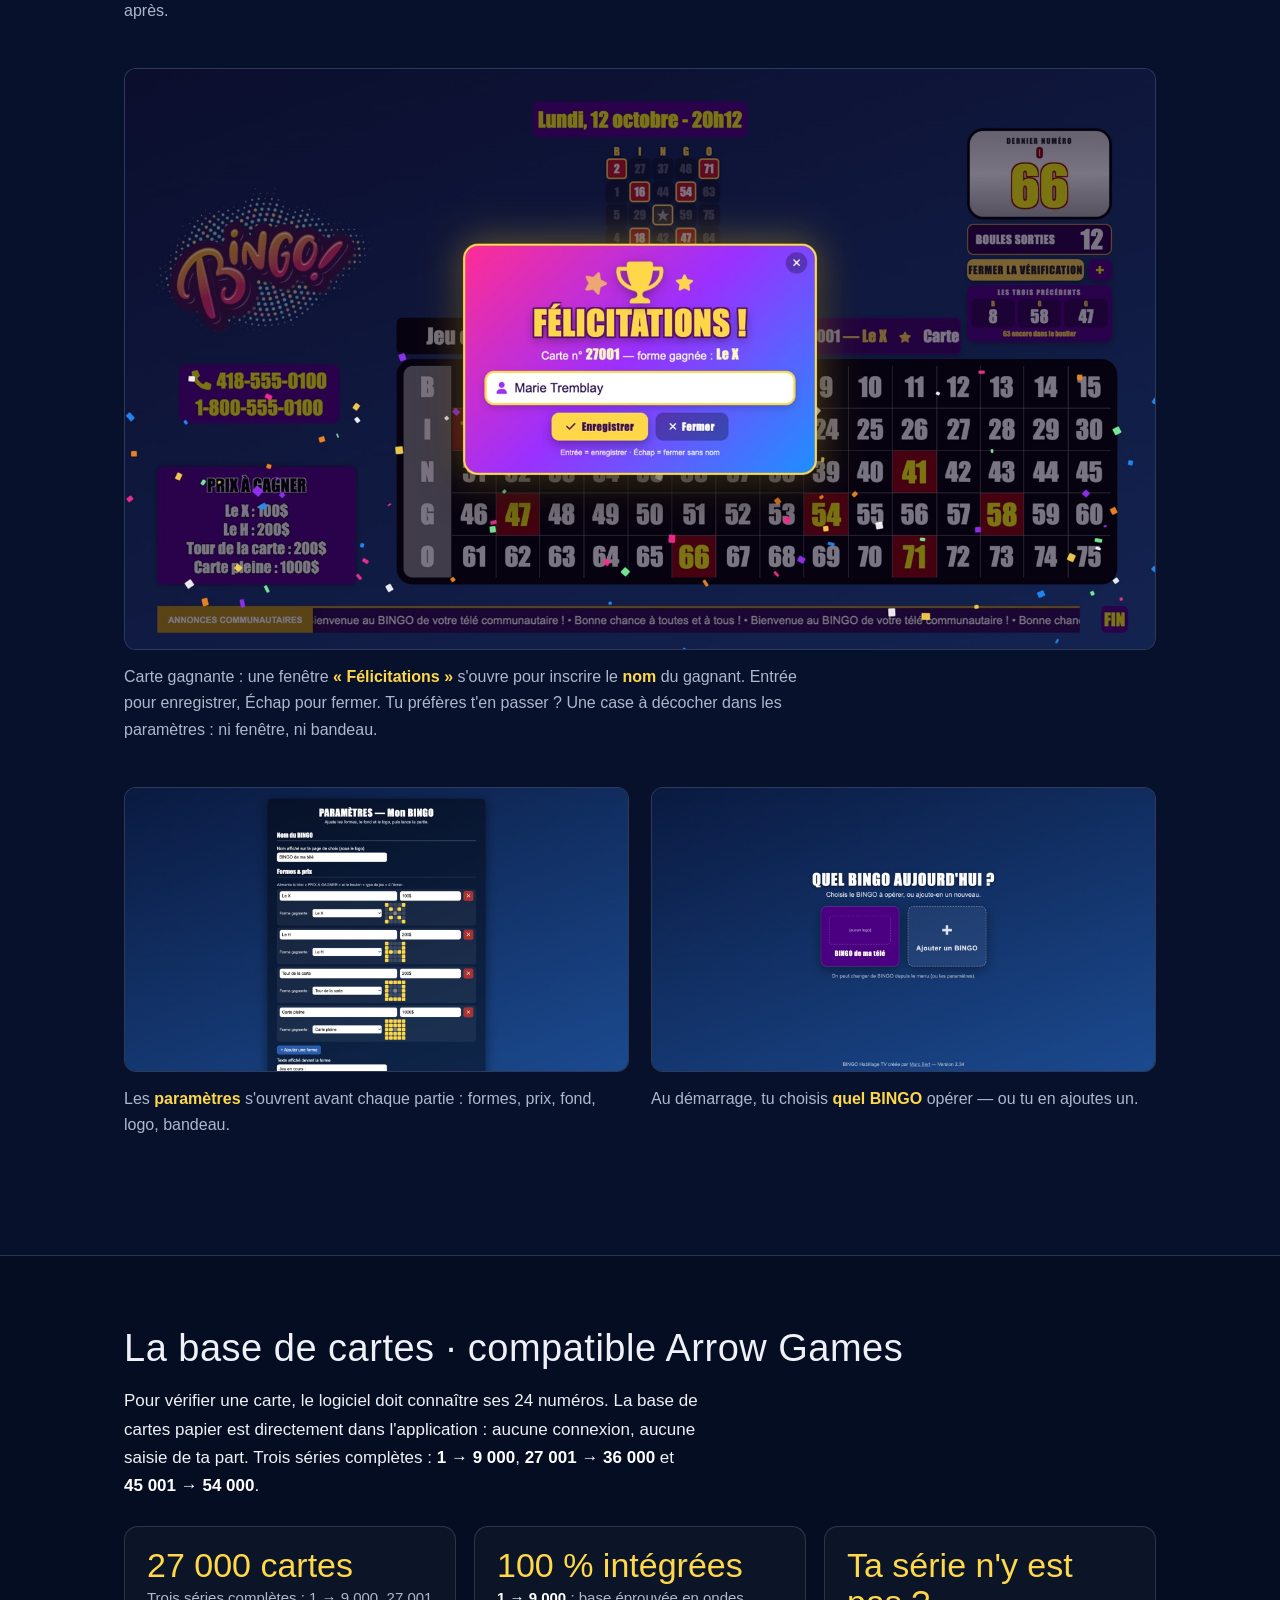
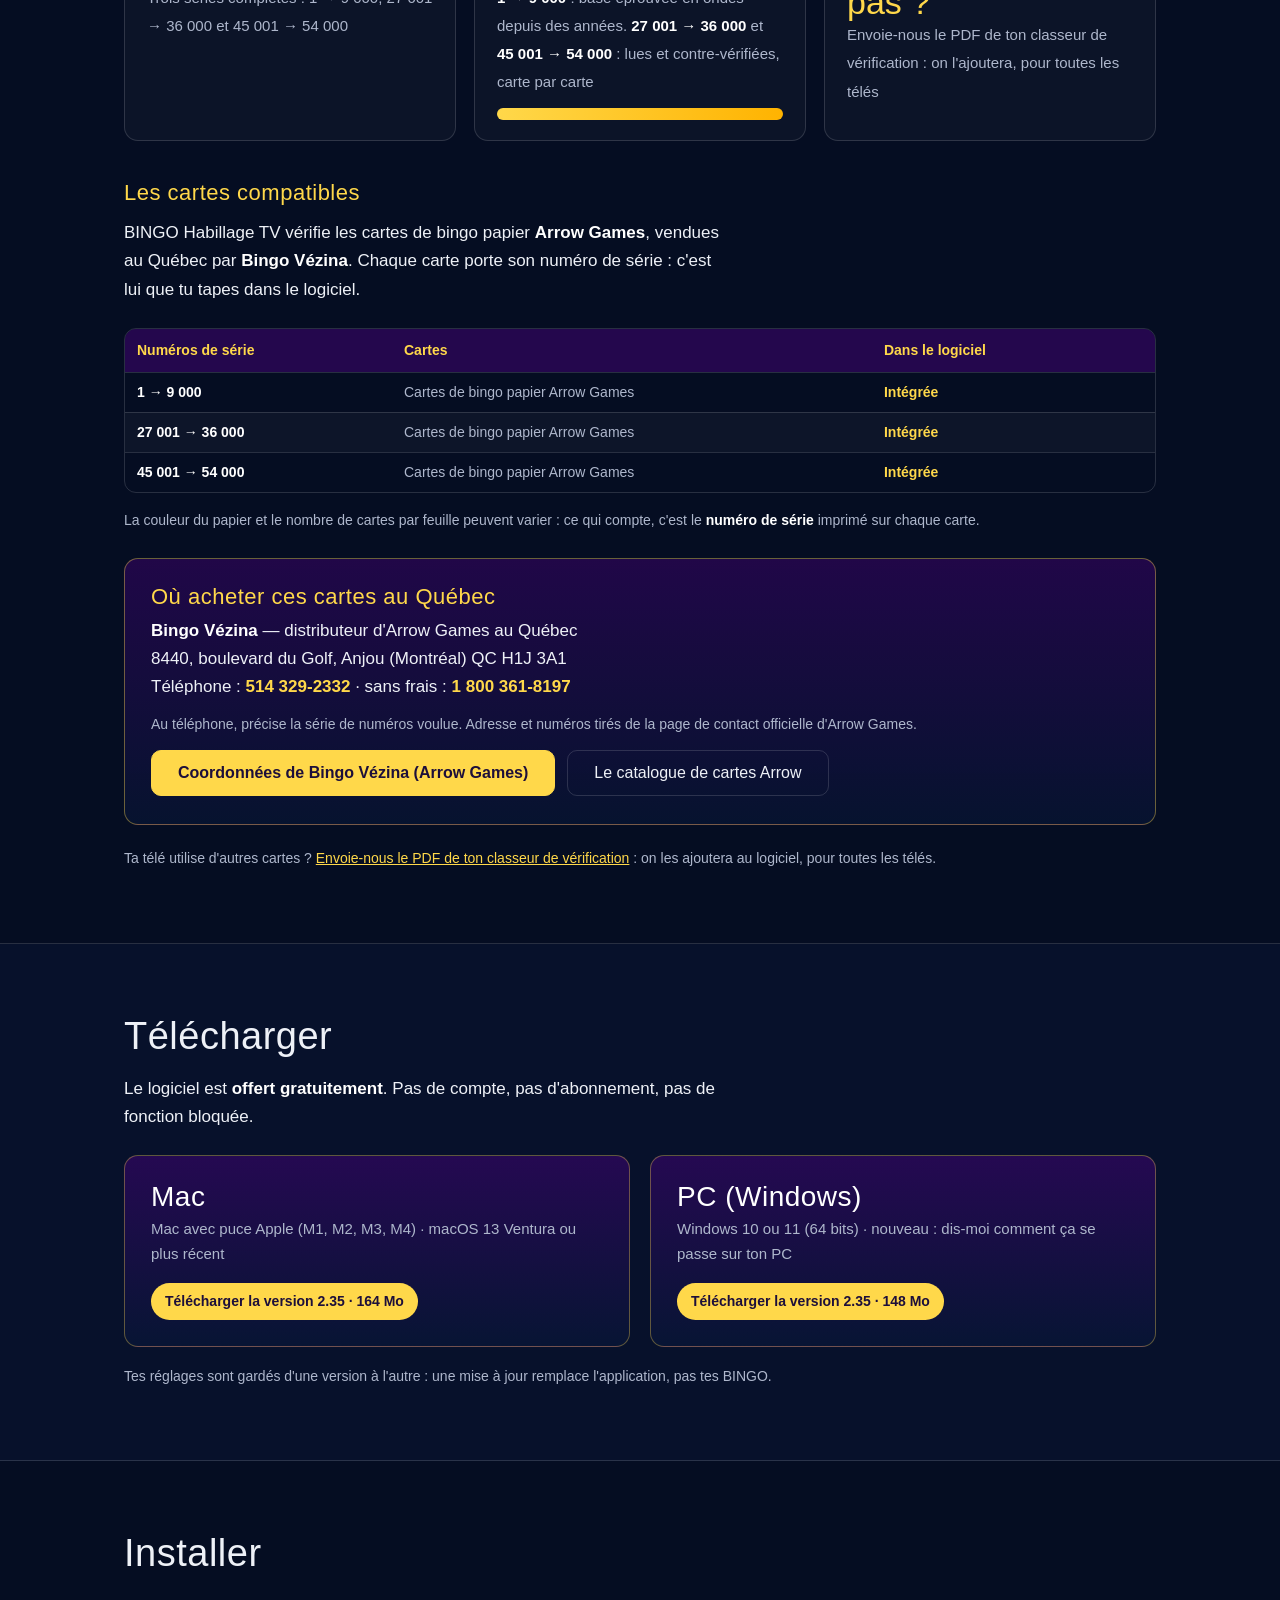
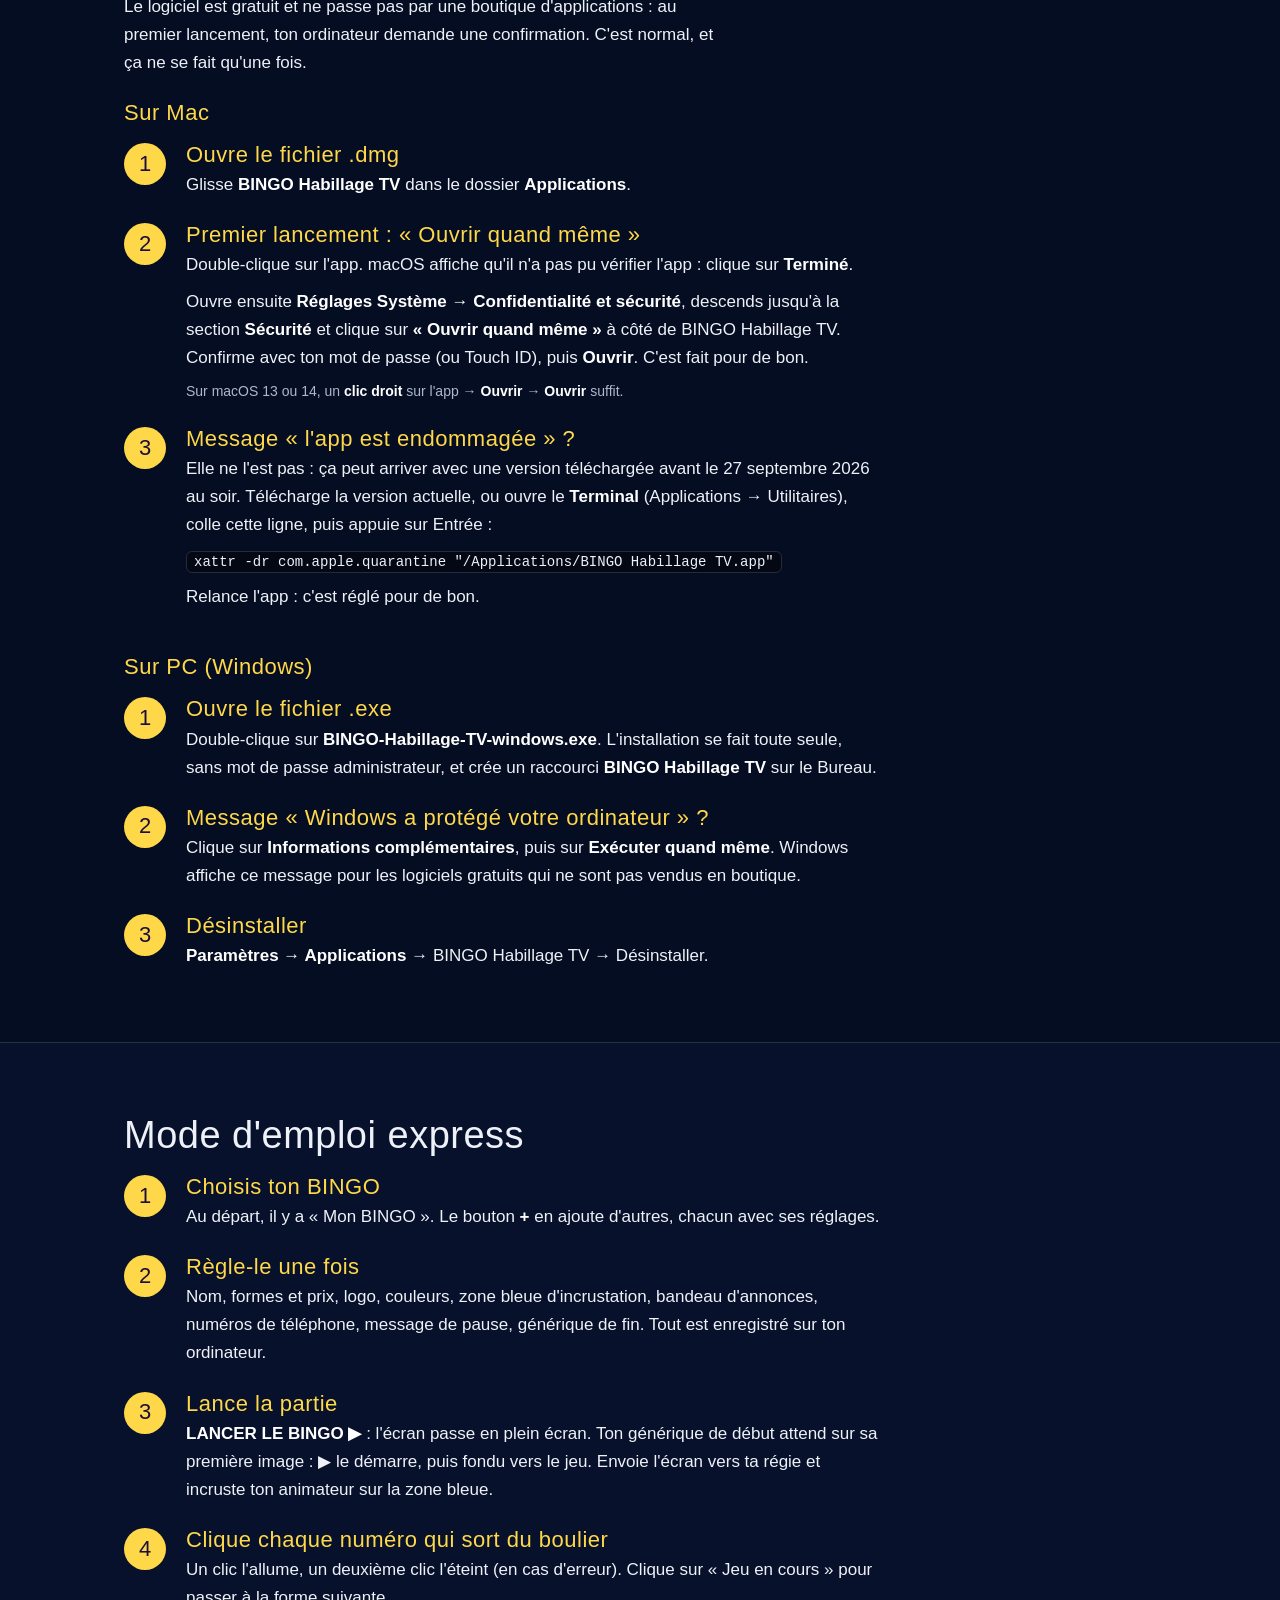
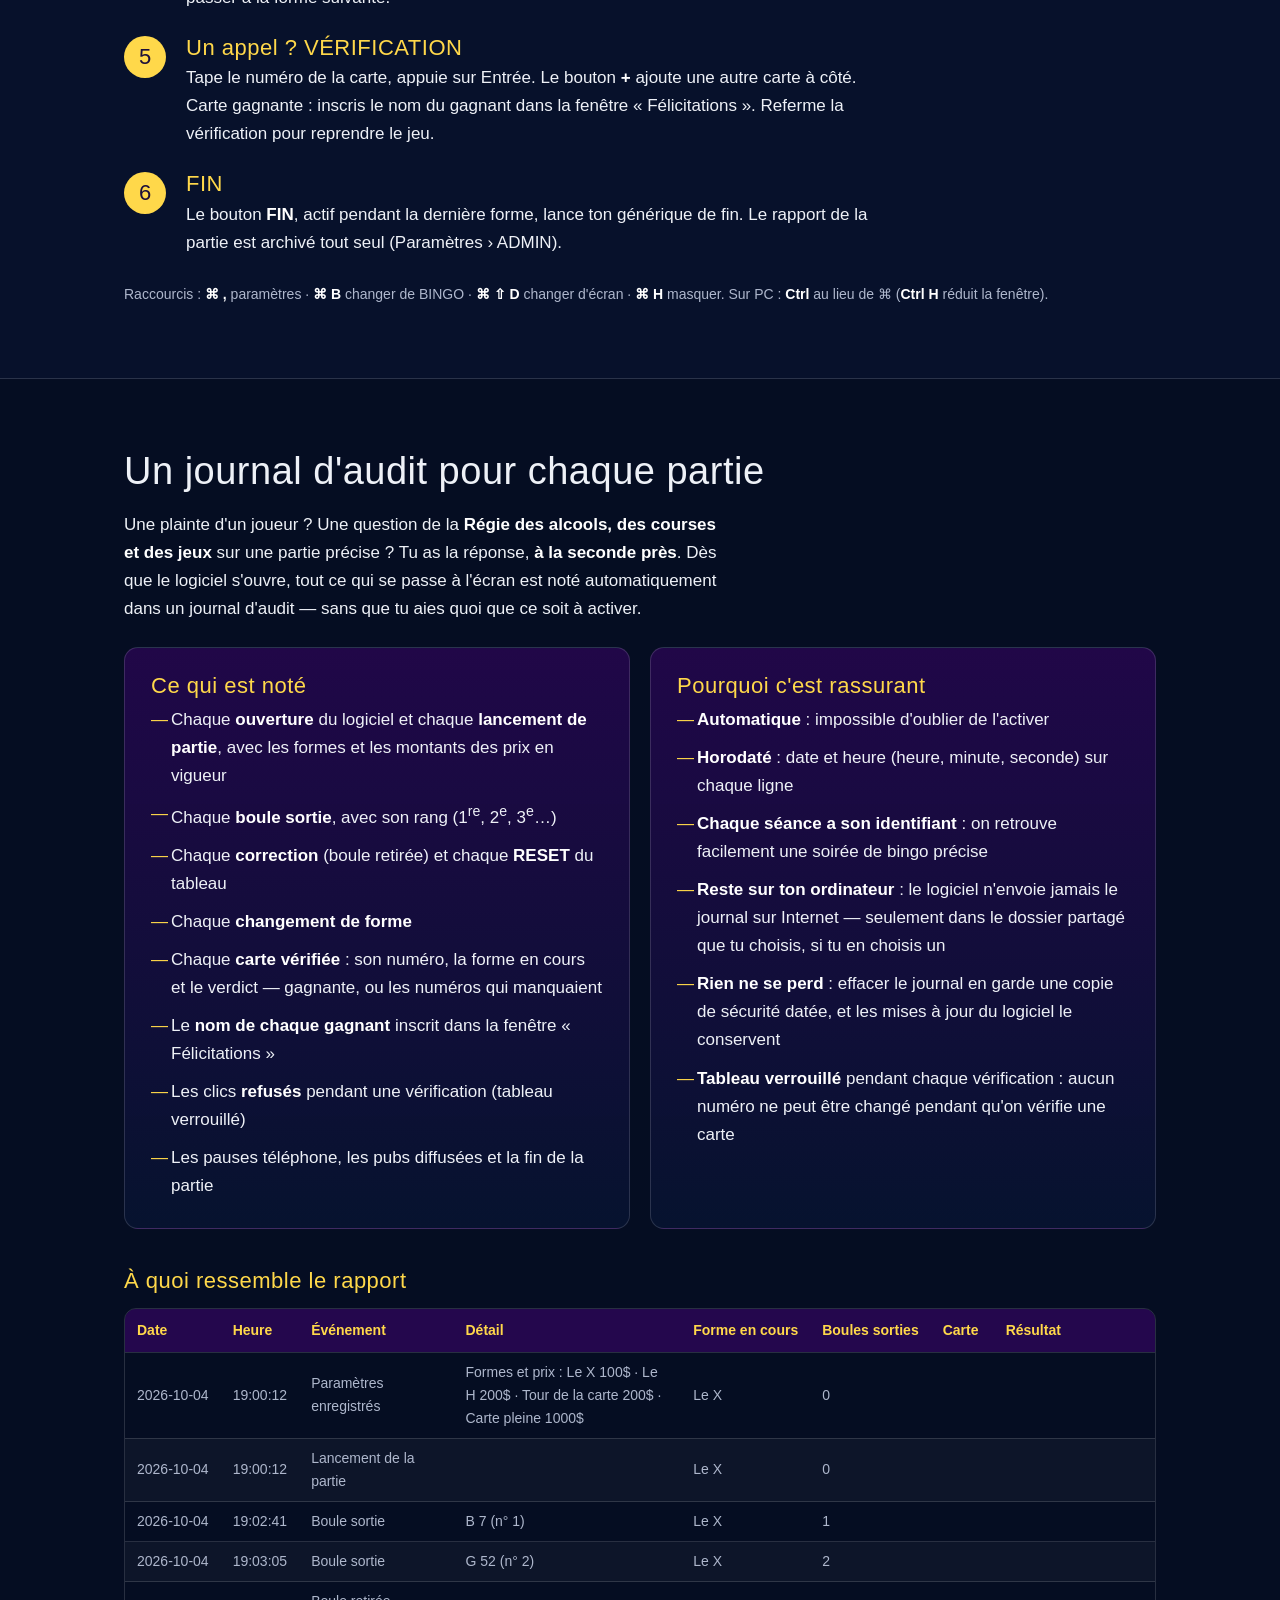
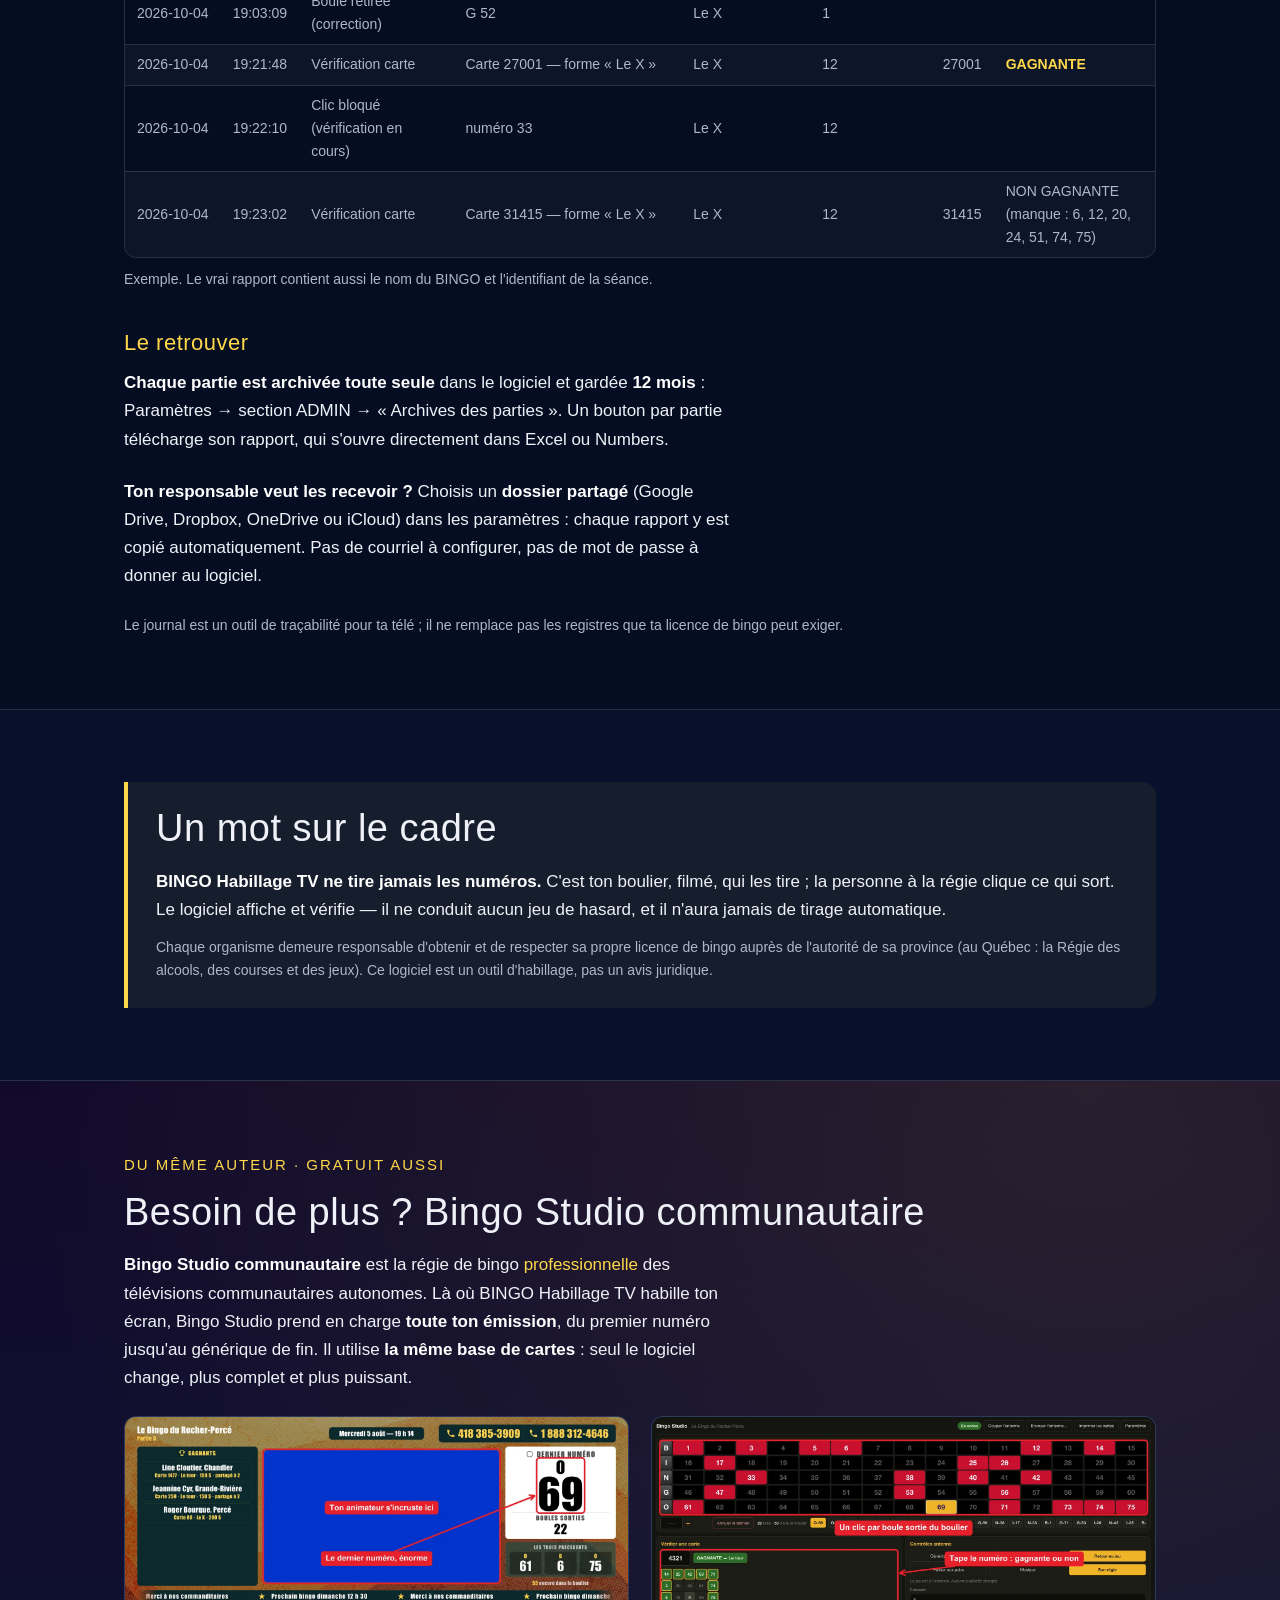
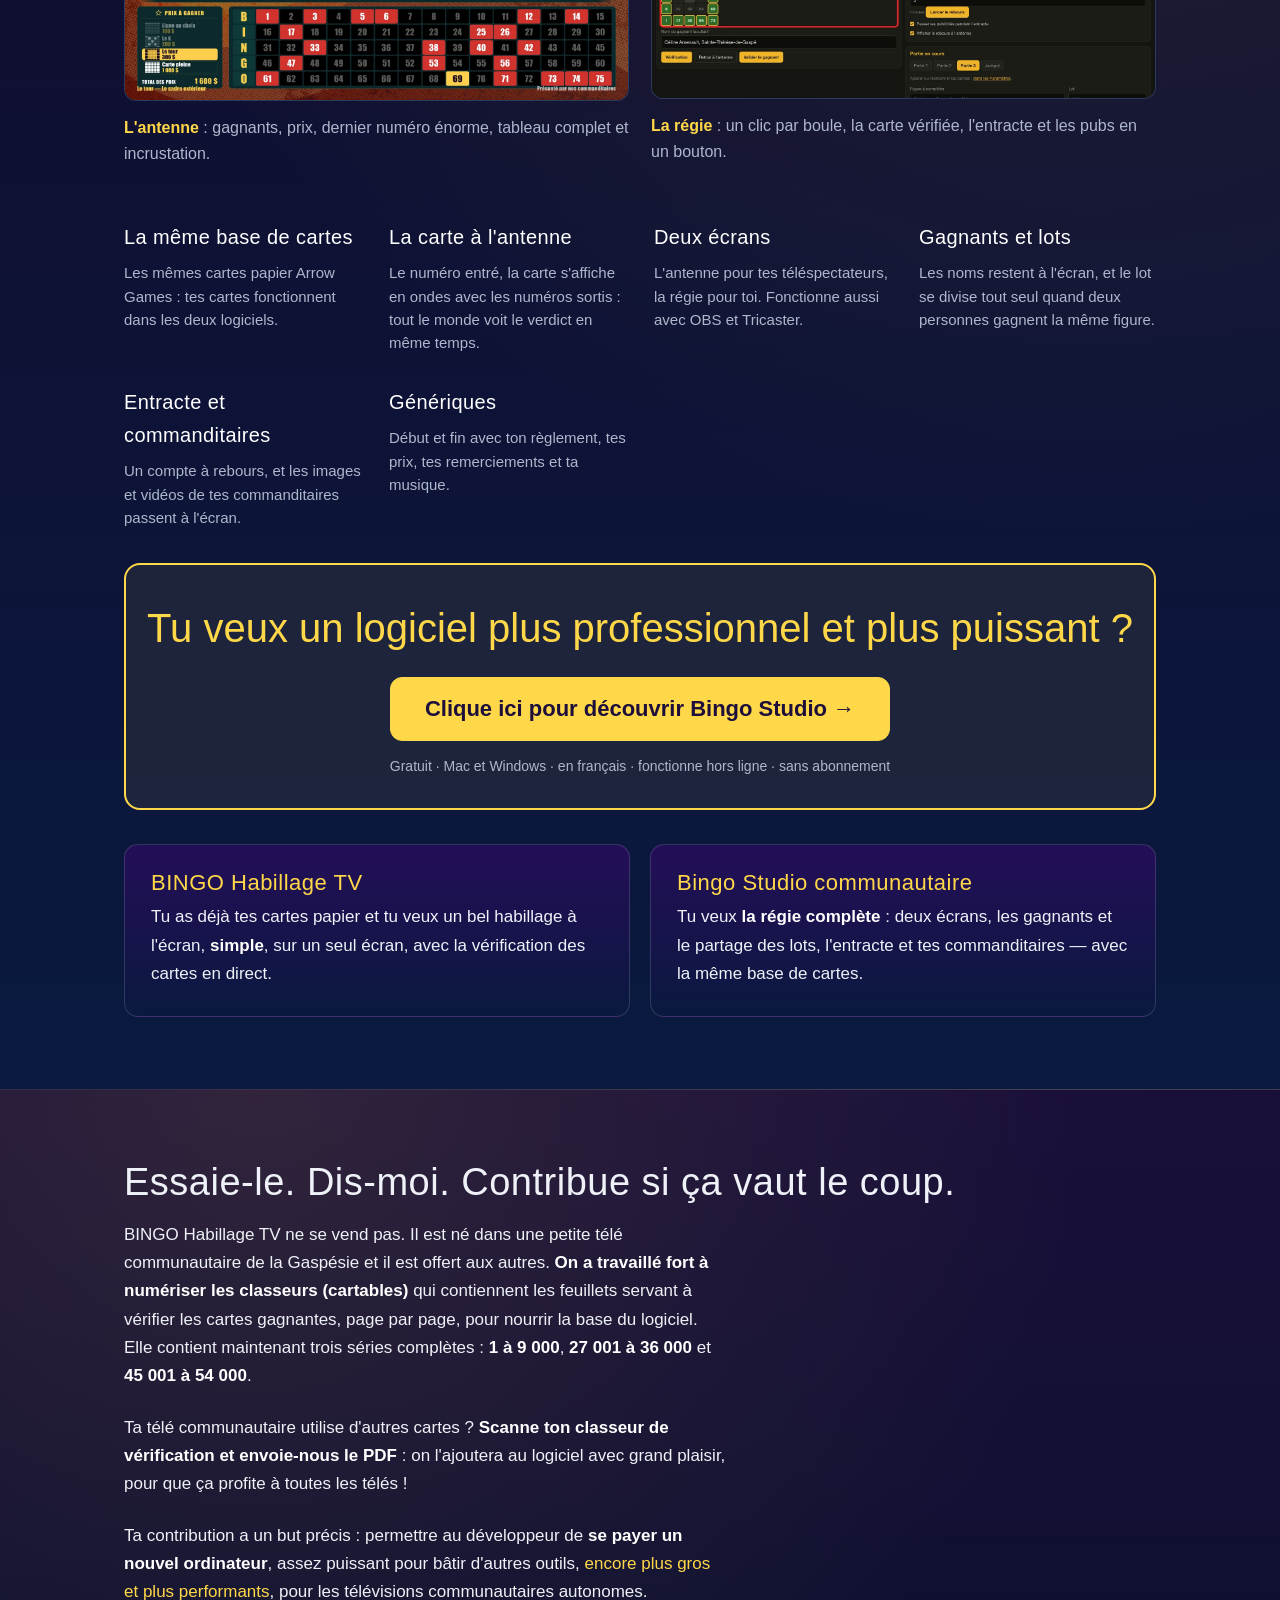
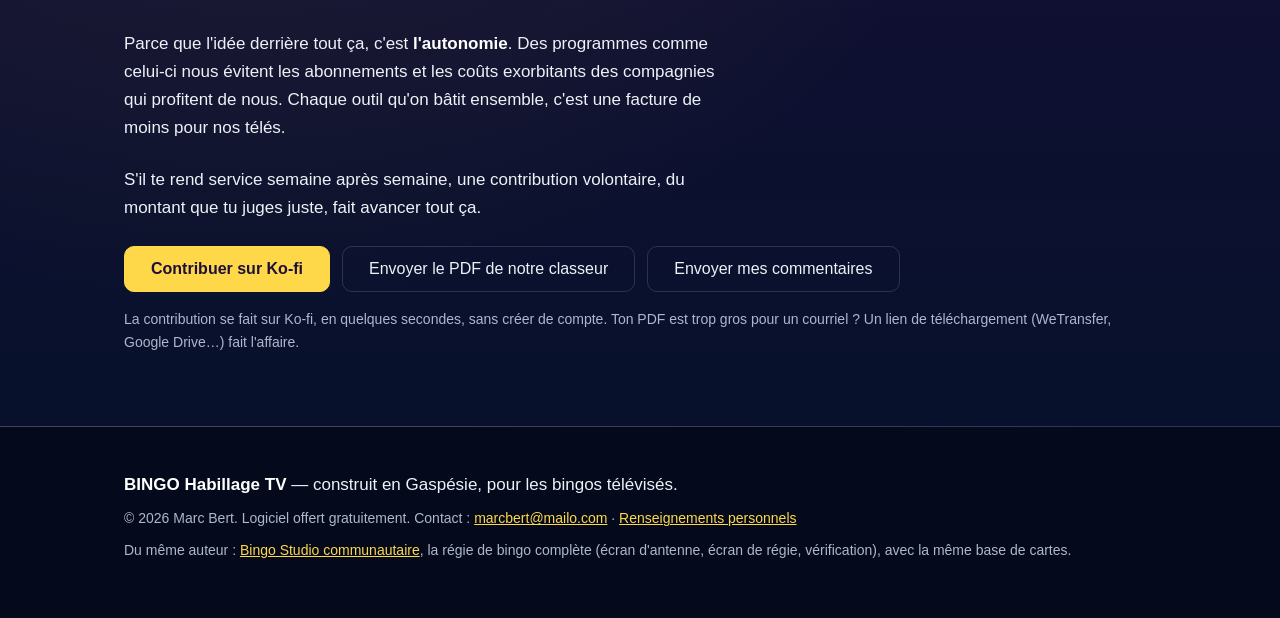
==== commit ff679632: "Version 2.35 : génériques vidéo, archives des parties (12 mois), dossier partagé Co-Authored-By: Cla" ====
--- a/index.html
+++ b/index.html
@@ -48,7 +48,7 @@
         À l'écran, par contre, <strong>ton bingo a l'air d'une vraie émission</strong> —
         et une carte gagnante se <strong>vérifie en quelques secondes, en direct</strong>.
       </p>
-      <span class="pastille">Version d'essai 2.34 · Mac et PC (Windows)</span>
+      <span class="pastille">Version d'essai 2.35 · Mac et PC (Windows)</span>
       <span class="pastille pastille-arrow">Compatible avec les cartes de bingo papier Arrow Games</span>
       <div class="boutons">
         <a class="bouton bouton-fort" href="#telecharger">Télécharger gratuitement</a>
@@ -110,7 +110,12 @@
         <li>
           <svg viewBox="0 0 32 32"><path d="M8 3h12l6 6v20H8z"/><path d="M20 3v6h6M12 15h10M12 20h10M12 25h6"/></svg>
           <strong>Journal d'audit</strong>
-          <span>Chaque boule, chaque correction, chaque carte vérifiée et chaque gagnante est notée à la seconde près. Un rapport téléchargeable (tableur) pour chaque partie.</span>
+          <span>Chaque boule, chaque correction, chaque carte vérifiée et chaque gagnante est notée à la seconde près. Chaque partie est archivée 12 mois dans le logiciel, et copiée si tu veux dans ton Google Drive ou ton Dropbox.</span>
+        </li>
+        <li>
+          <svg viewBox="0 0 32 32"><rect x="3" y="7" width="26" height="18" rx="2"/><path d="M13 12l7 4-7 4z"/></svg>
+          <strong>Tes génériques</strong>
+          <span>Une vidéo de début et une de fin pour chaque BINGO. Le générique de début attend sur sa première image, puis fondu vers le jeu ; le bouton FIN, actif à la dernière forme, lance celui de fin.</span>
         </li>
         <li>
           <svg viewBox="0 0 32 32"><rect x="3" y="7" width="12" height="9" rx="1.5"/><rect x="17" y="7" width="12" height="9" rx="1.5"/><rect x="3" y="18" width="12" height="9" rx="1.5"/><path d="M23 19v7M19.5 22.5h7"/></svg>
@@ -250,12 +255,12 @@
         <a class="telechargement" href="https://github.com/bingoTCA/bingo-habillage-tv/releases/latest/download/BINGO-Habillage-TV-mac.dmg">
           <span class="tele-titre">Mac</span>
           <span class="tele-detail">Mac avec puce Apple (M1, M2, M3, M4) · macOS 13 Ventura ou plus récent</span>
-          <span class="tele-etat">Télécharger la version 2.34 · 164 Mo</span>
+          <span class="tele-etat">Télécharger la version 2.35 · 164 Mo</span>
         </a>
         <a class="telechargement" href="https://github.com/bingoTCA/bingo-habillage-tv/releases/latest/download/BINGO-Habillage-TV-windows.exe">
           <span class="tele-titre">PC (Windows)</span>
           <span class="tele-detail">Windows 10 ou 11 (64 bits) · nouveau : dis-moi comment ça se passe sur ton PC</span>
-          <span class="tele-etat">Télécharger la version 2.34 · 148 Mo</span>
+          <span class="tele-etat">Télécharger la version 2.35 · 148 Mo</span>
         </a>
       </div>
       <p class="petit" style="margin-top:18px">
@@ -332,8 +337,9 @@
         </li>
         <li>
           <h3>Lance la partie</h3>
-          <p><strong>LANCER LE BINGO ▶</strong> : l'écran passe en plein écran. Envoie-le vers ta régie,
-             incruste ton animateur sur la zone bleue.</p>
+          <p><strong>LANCER LE BINGO ▶</strong> : l'écran passe en plein écran. Ton générique de début attend sur sa
+             première image : ▶ le démarre, puis fondu vers le jeu. Envoie l'écran vers ta régie et incruste ton
+             animateur sur la zone bleue.</p>
         </li>
         <li>
           <h3>Clique chaque numéro qui sort du boulier</h3>
@@ -347,7 +353,7 @@
         </li>
         <li>
           <h3>FIN</h3>
-          <p>Le bouton <strong>FIN</strong> affiche ton générique de fin. Le rapport d'audit de la partie se télécharge dans les paramètres (section ADMIN).</p>
+          <p>Le bouton <strong>FIN</strong>, actif pendant la dernière forme, lance ton générique de fin. Le rapport de la partie est archivé tout seul (Paramètres › ADMIN).</p>
         </li>
       </ol>
       <p class="petit" style="margin-top:26px">
@@ -391,7 +397,7 @@
             <li><strong>Automatique</strong> : impossible d'oublier de l'activer</li>
             <li><strong>Horodaté</strong> : date et heure (heure, minute, seconde) sur chaque ligne</li>
             <li><strong>Chaque séance a son identifiant</strong> : on retrouve facilement une soirée de bingo précise</li>
-            <li><strong>Reste sur ton ordinateur</strong> : le journal n'est jamais envoyé sur Internet</li>
+            <li><strong>Reste sur ton ordinateur</strong> : le logiciel n'envoie jamais le journal sur Internet — seulement dans le dossier partagé que tu choisis, si tu en choisis un</li>
             <li><strong>Rien ne se perd</strong> : effacer le journal en garde une copie de sécurité datée,
                 et les mises à jour du logiciel le conservent</li>
             <li><strong>Tableau verrouillé</strong> pendant chaque vérification : aucun numéro ne peut
@@ -420,11 +426,16 @@
       </div>
       <p class="petit" style="margin-top:10px">Exemple. Le vrai rapport contient aussi le nom du BINGO et l'identifiant de la séance.</p>
 
-      <h3 class="sous-titre-audit">Le télécharger</h3>
-      <p class="intro">
-        <strong>Paramètres → section ADMIN → « Télécharger le rapport d'audit (CSV) »</strong>. Le fichier
-        s'ouvre directement dans Excel ou Numbers. Bon réflexe : télécharge-le après chaque partie et
-        range-le avec les documents de ton bingo.
+      <h3 class="sous-titre-audit">Le retrouver</h3>
+      <p class="intro">
+        <strong>Chaque partie est archivée toute seule</strong> dans le logiciel et gardée <strong>12 mois</strong> :
+        Paramètres → section ADMIN → « Archives des parties ». Un bouton par partie télécharge son rapport, qui
+        s'ouvre directement dans Excel ou Numbers.
+      </p>
+      <p class="intro">
+        <strong>Ton responsable veut les recevoir ?</strong> Choisis un <strong>dossier partagé</strong> (Google Drive,
+        Dropbox, OneDrive ou iCloud) dans les paramètres : chaque rapport y est copié automatiquement. Pas de
+        courriel à configurer, pas de mot de passe à donner au logiciel.
       </p>
       <p class="petit">
         Le journal est un outil de traçabilité pour ta télé ; il ne remplace pas les registres que ta
